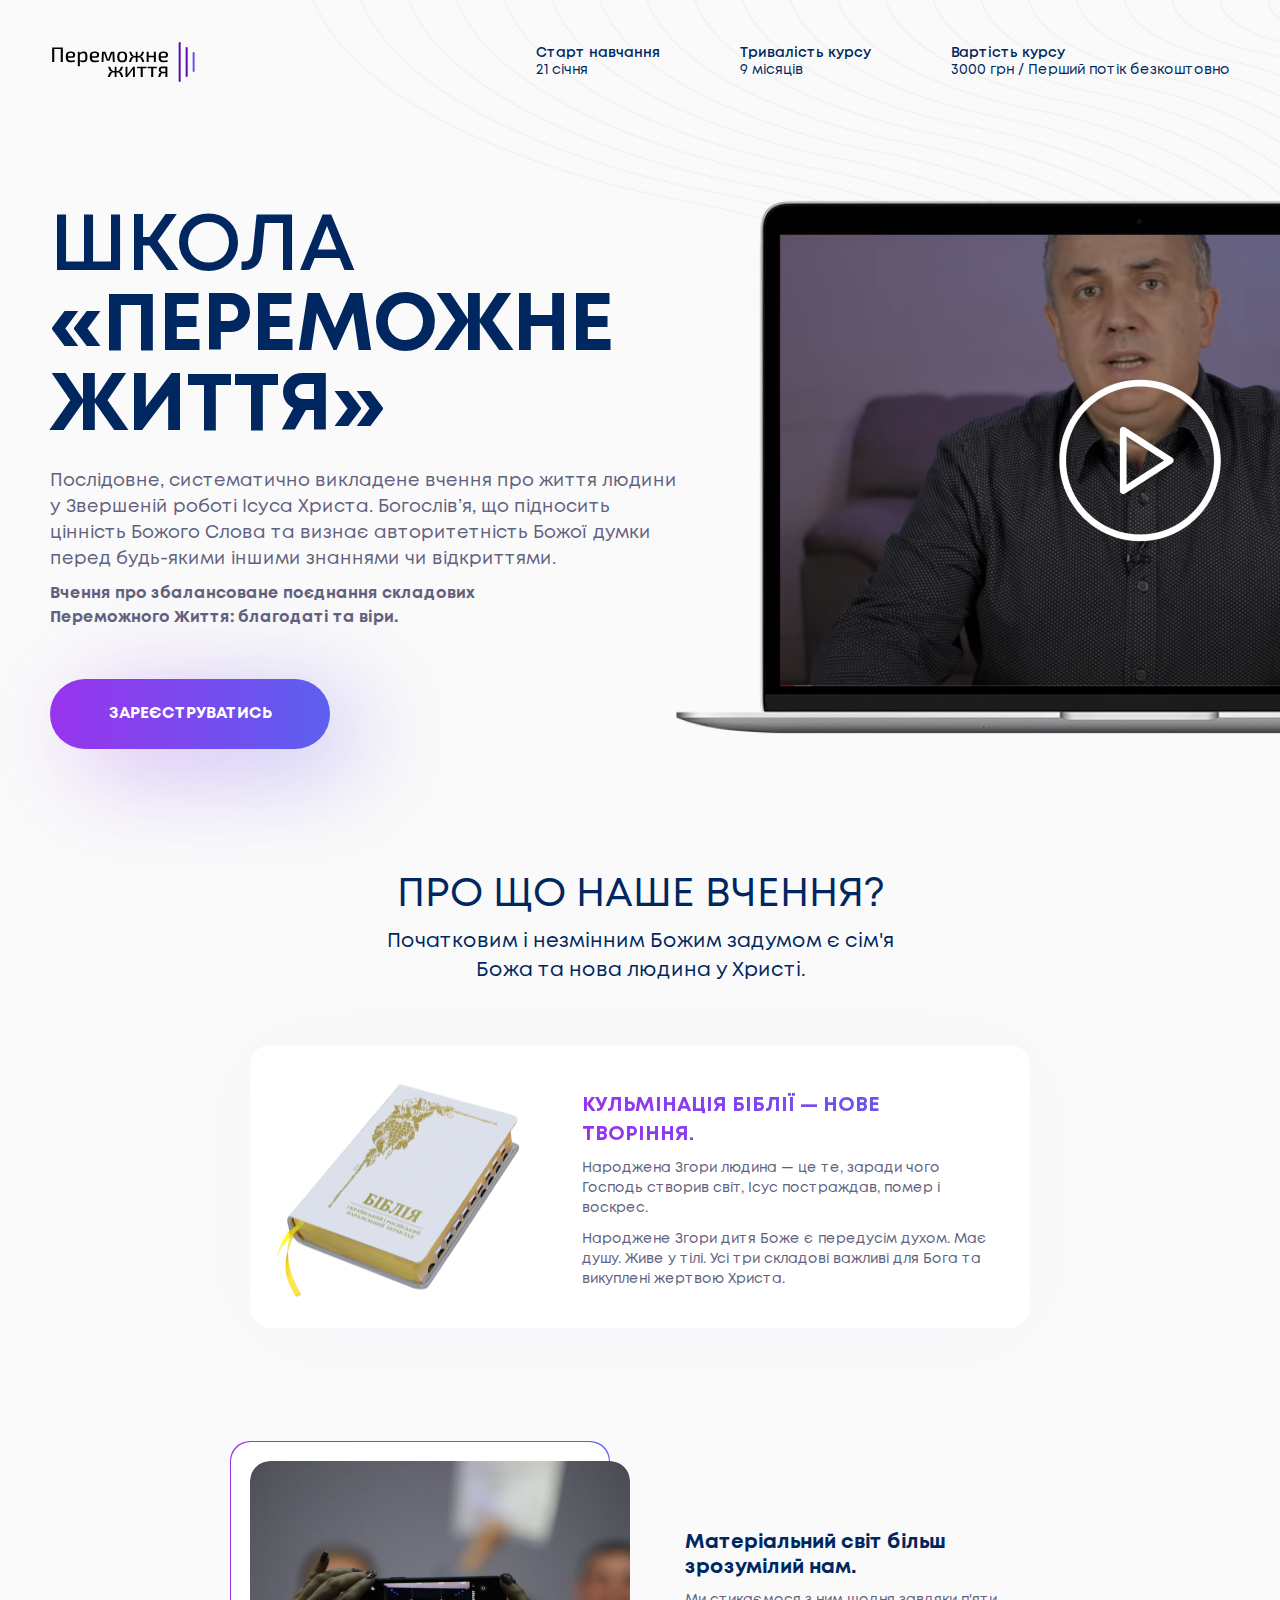
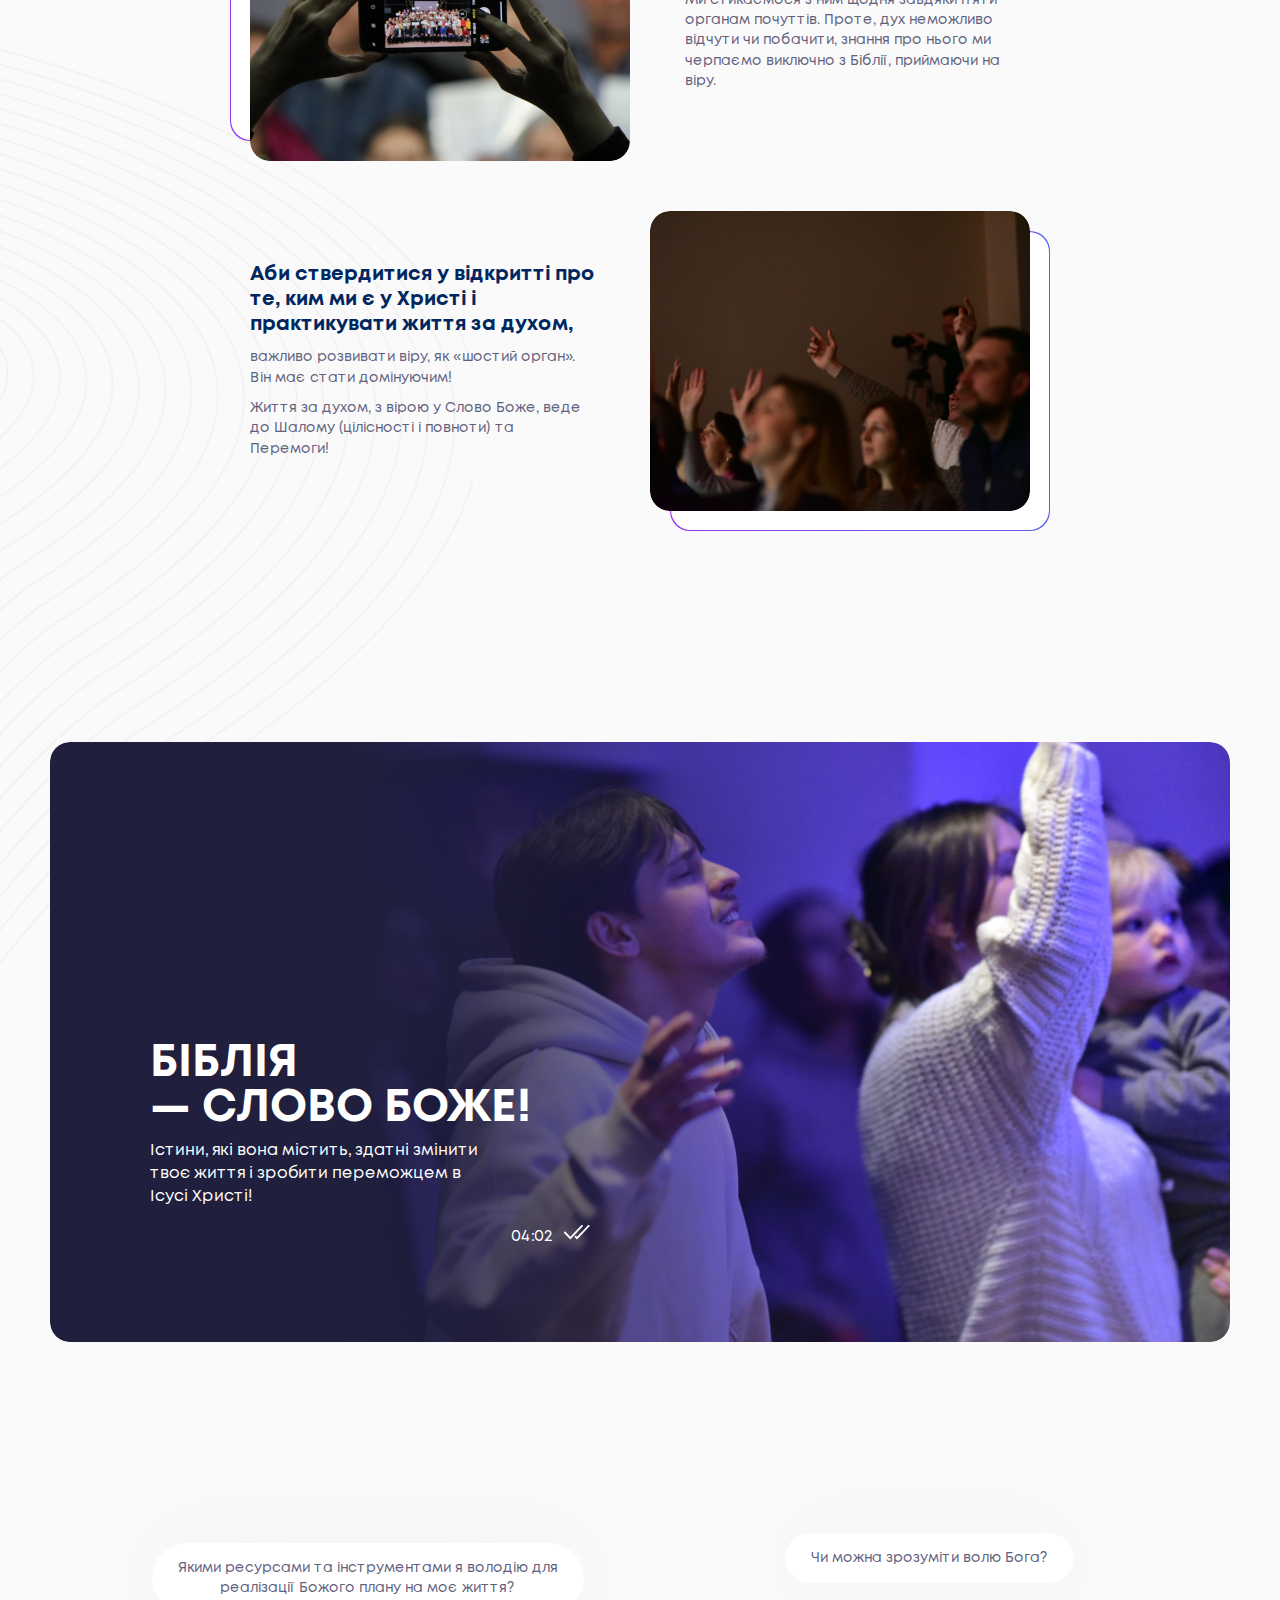
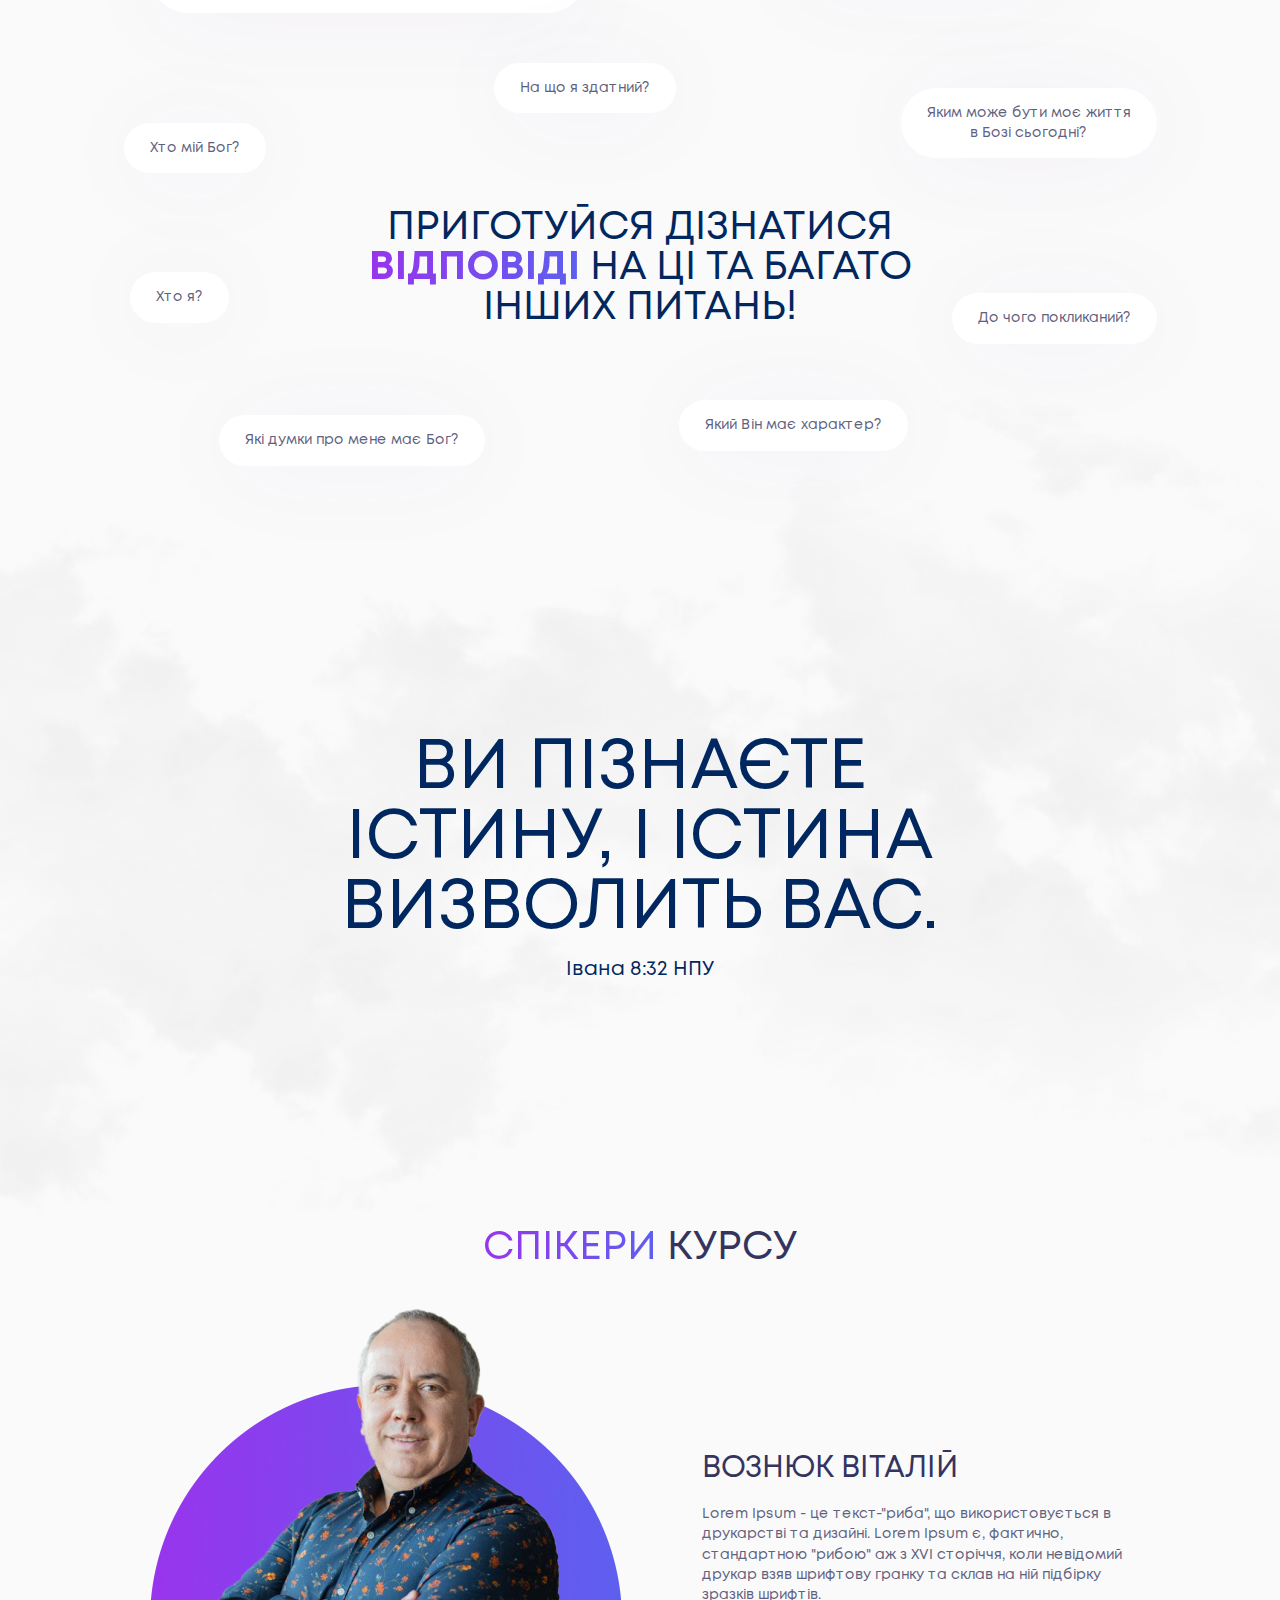
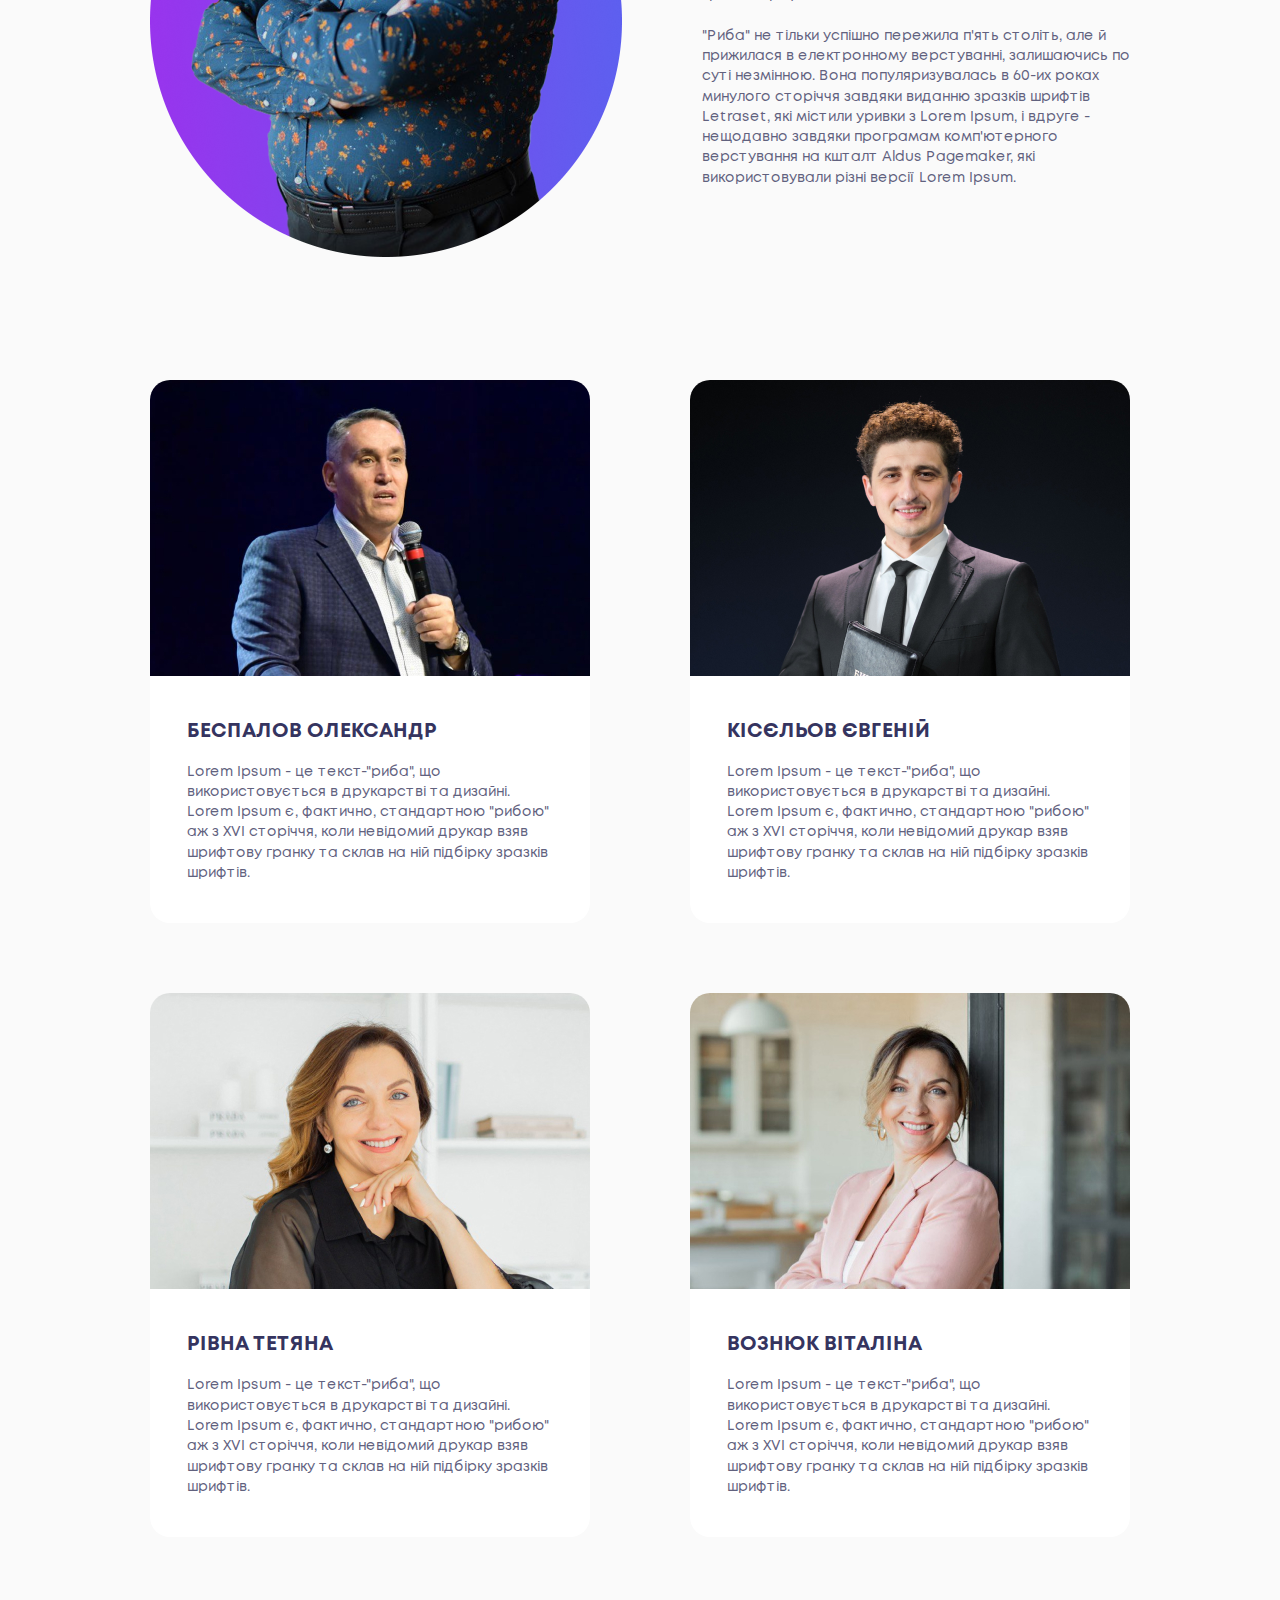
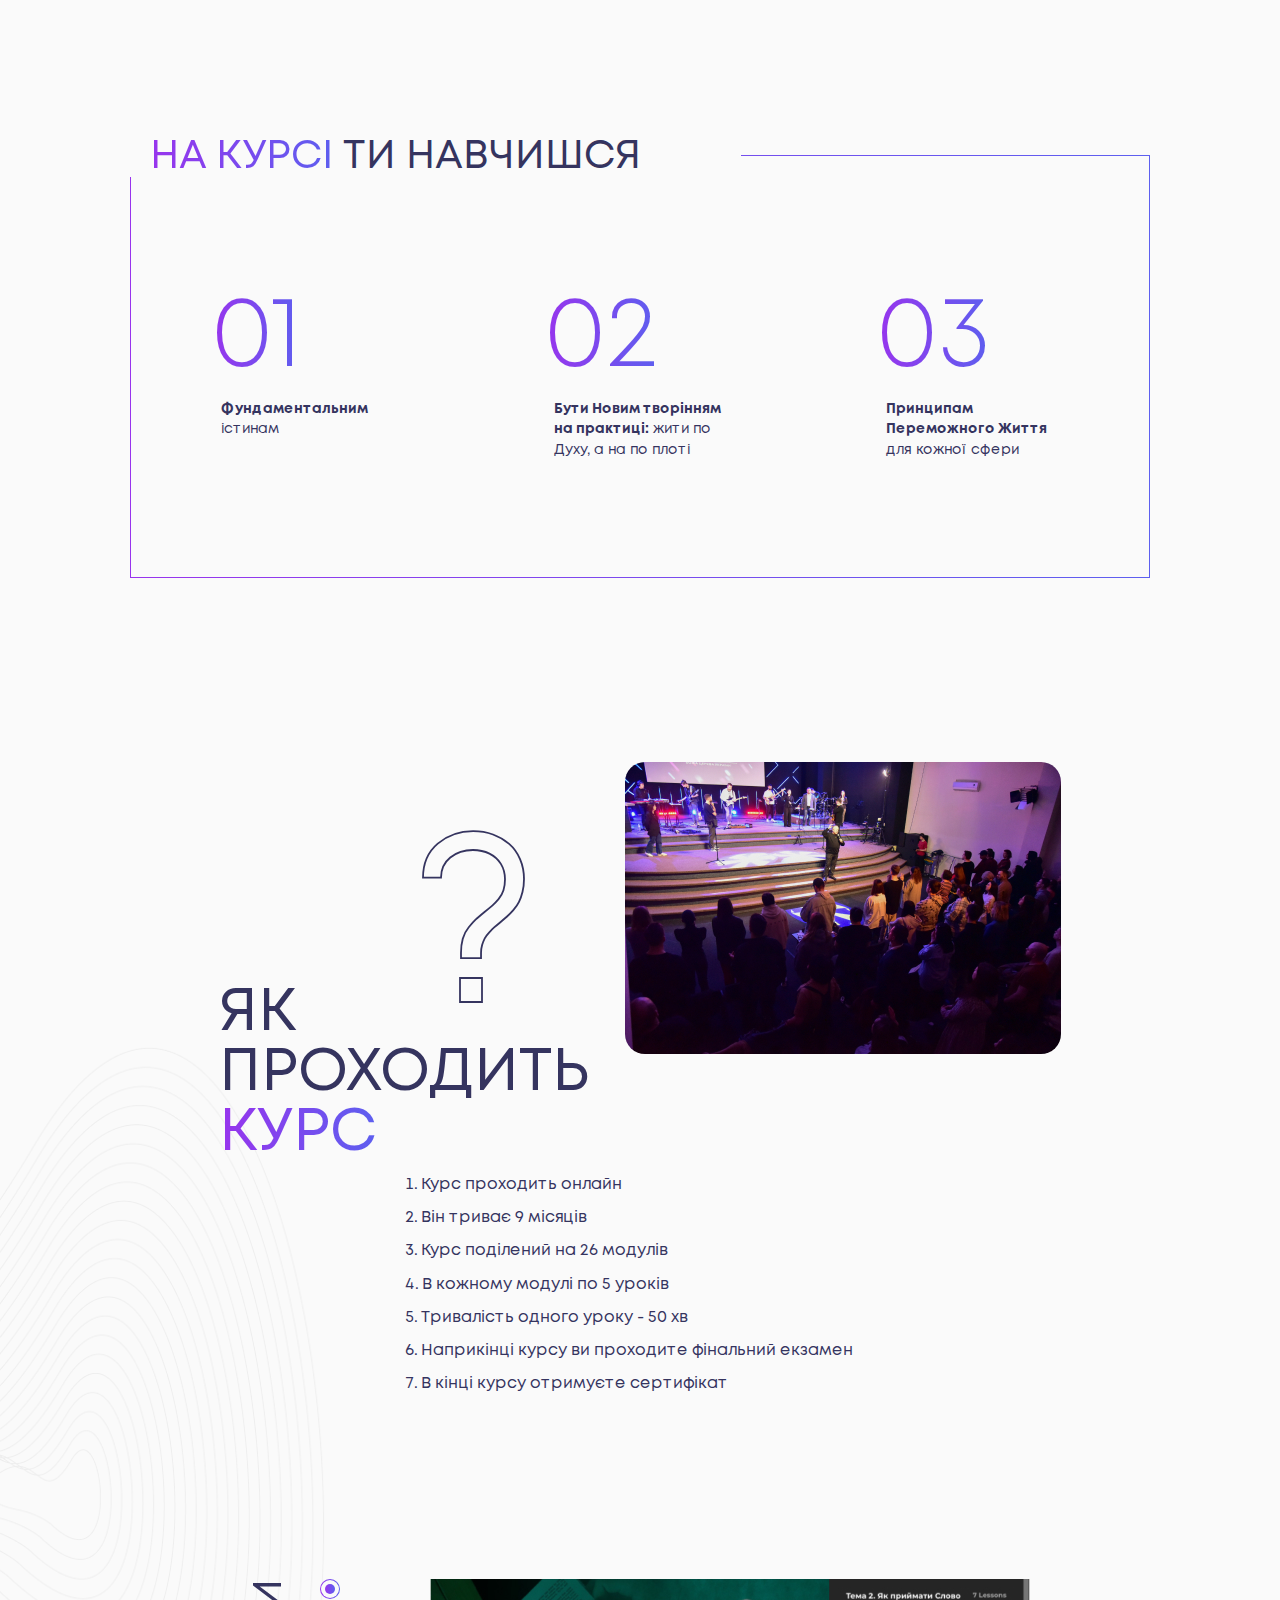
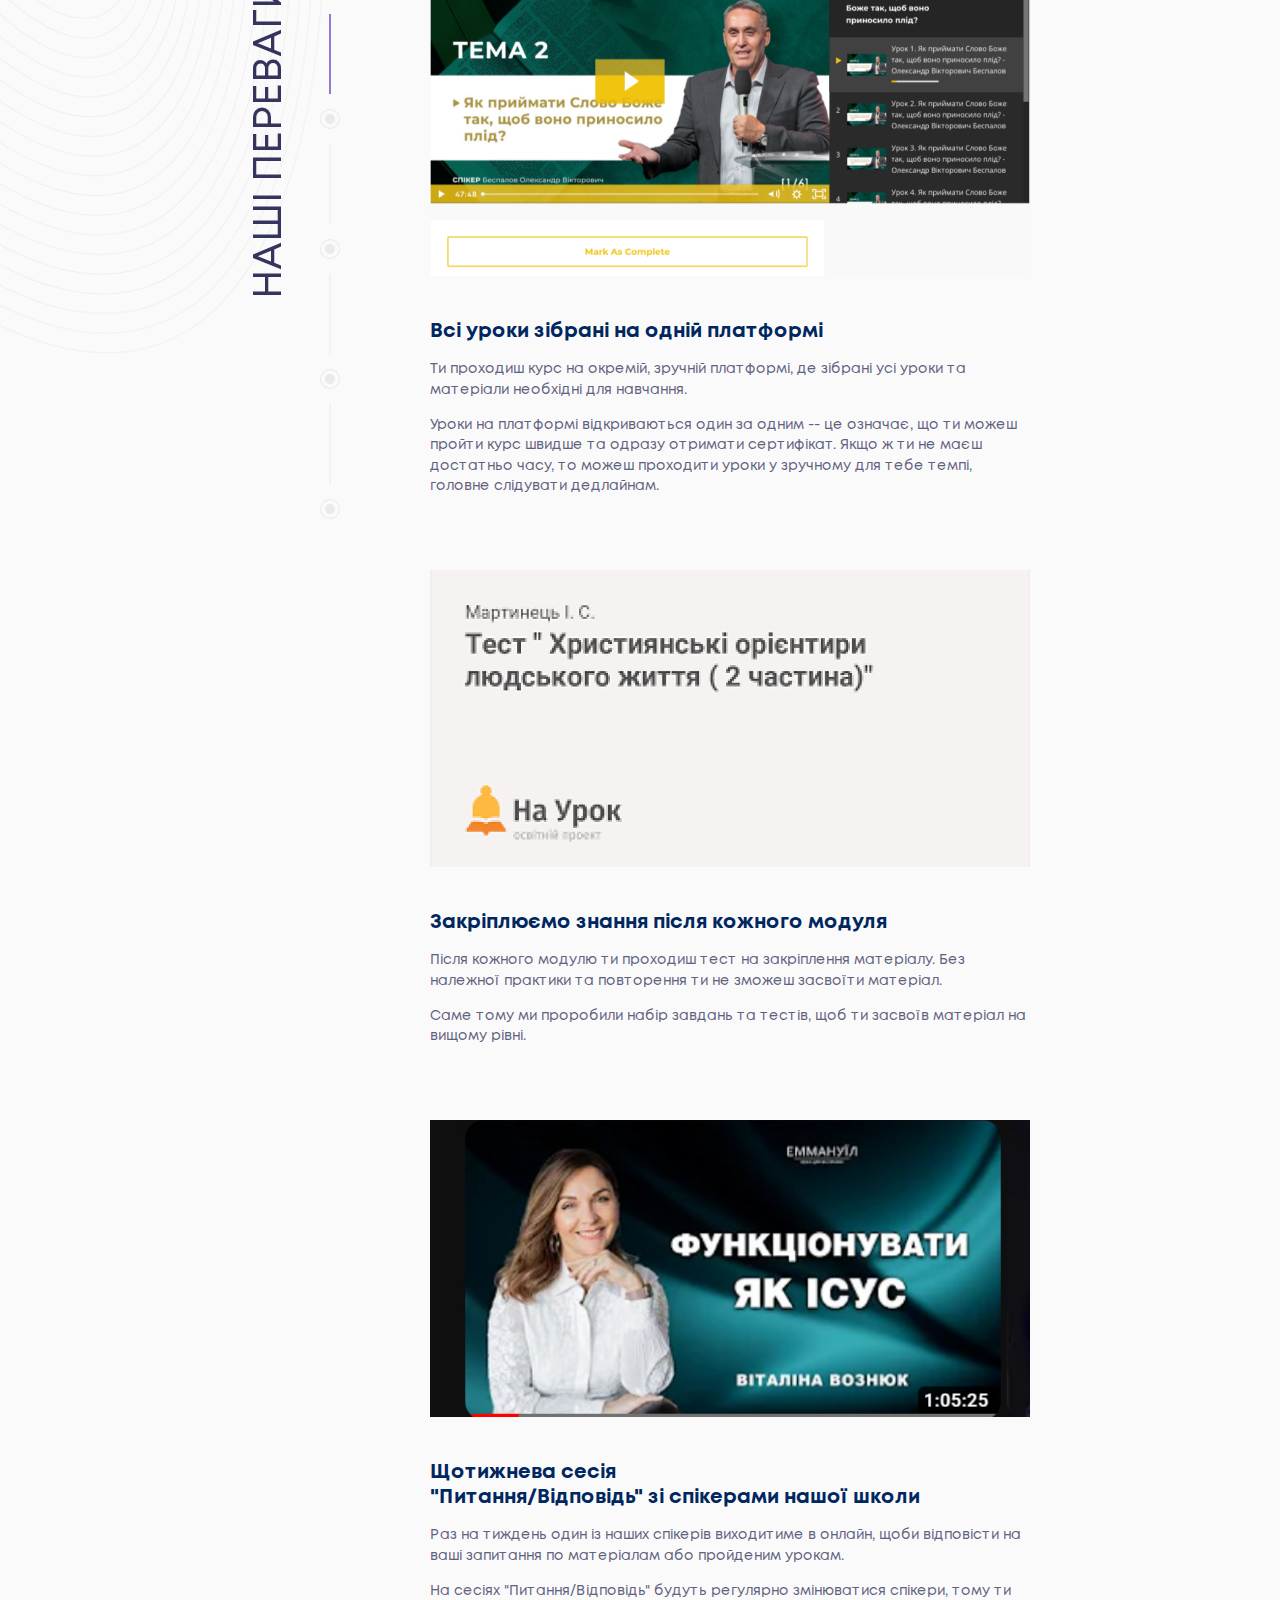
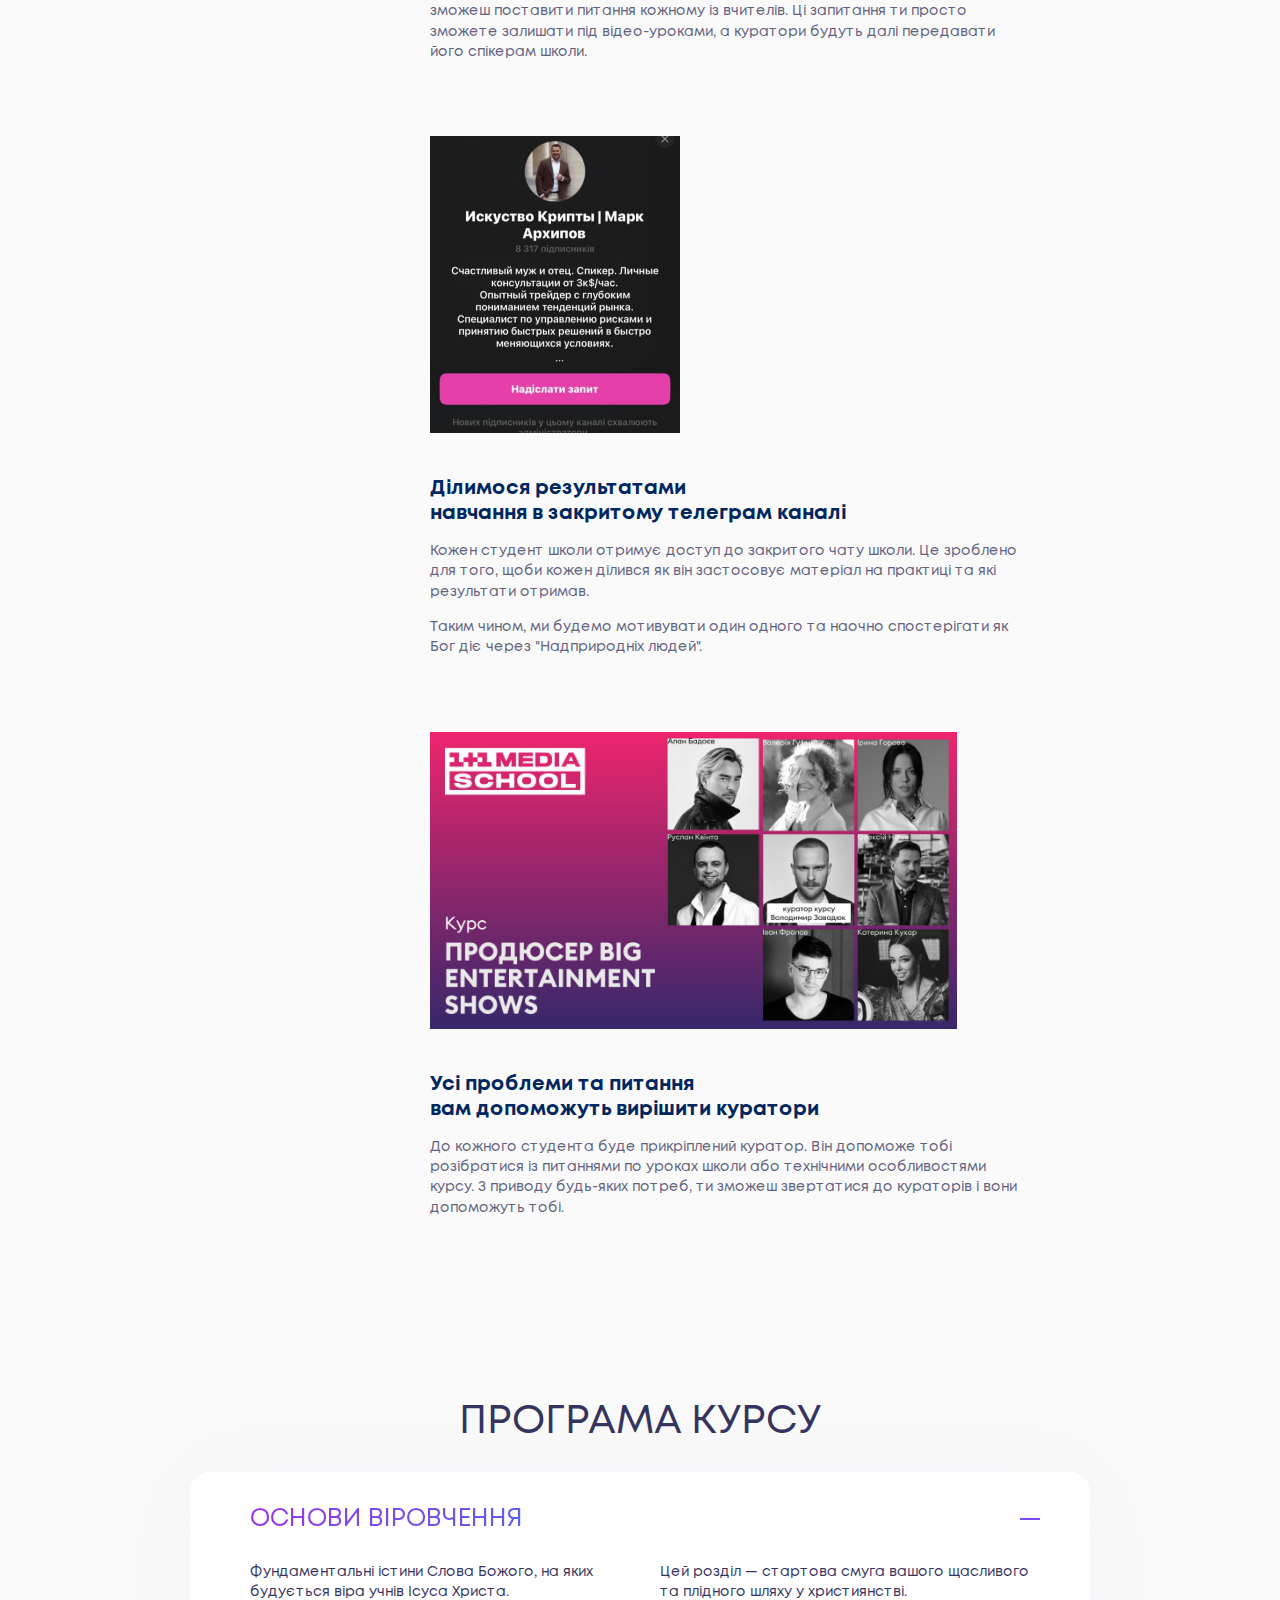
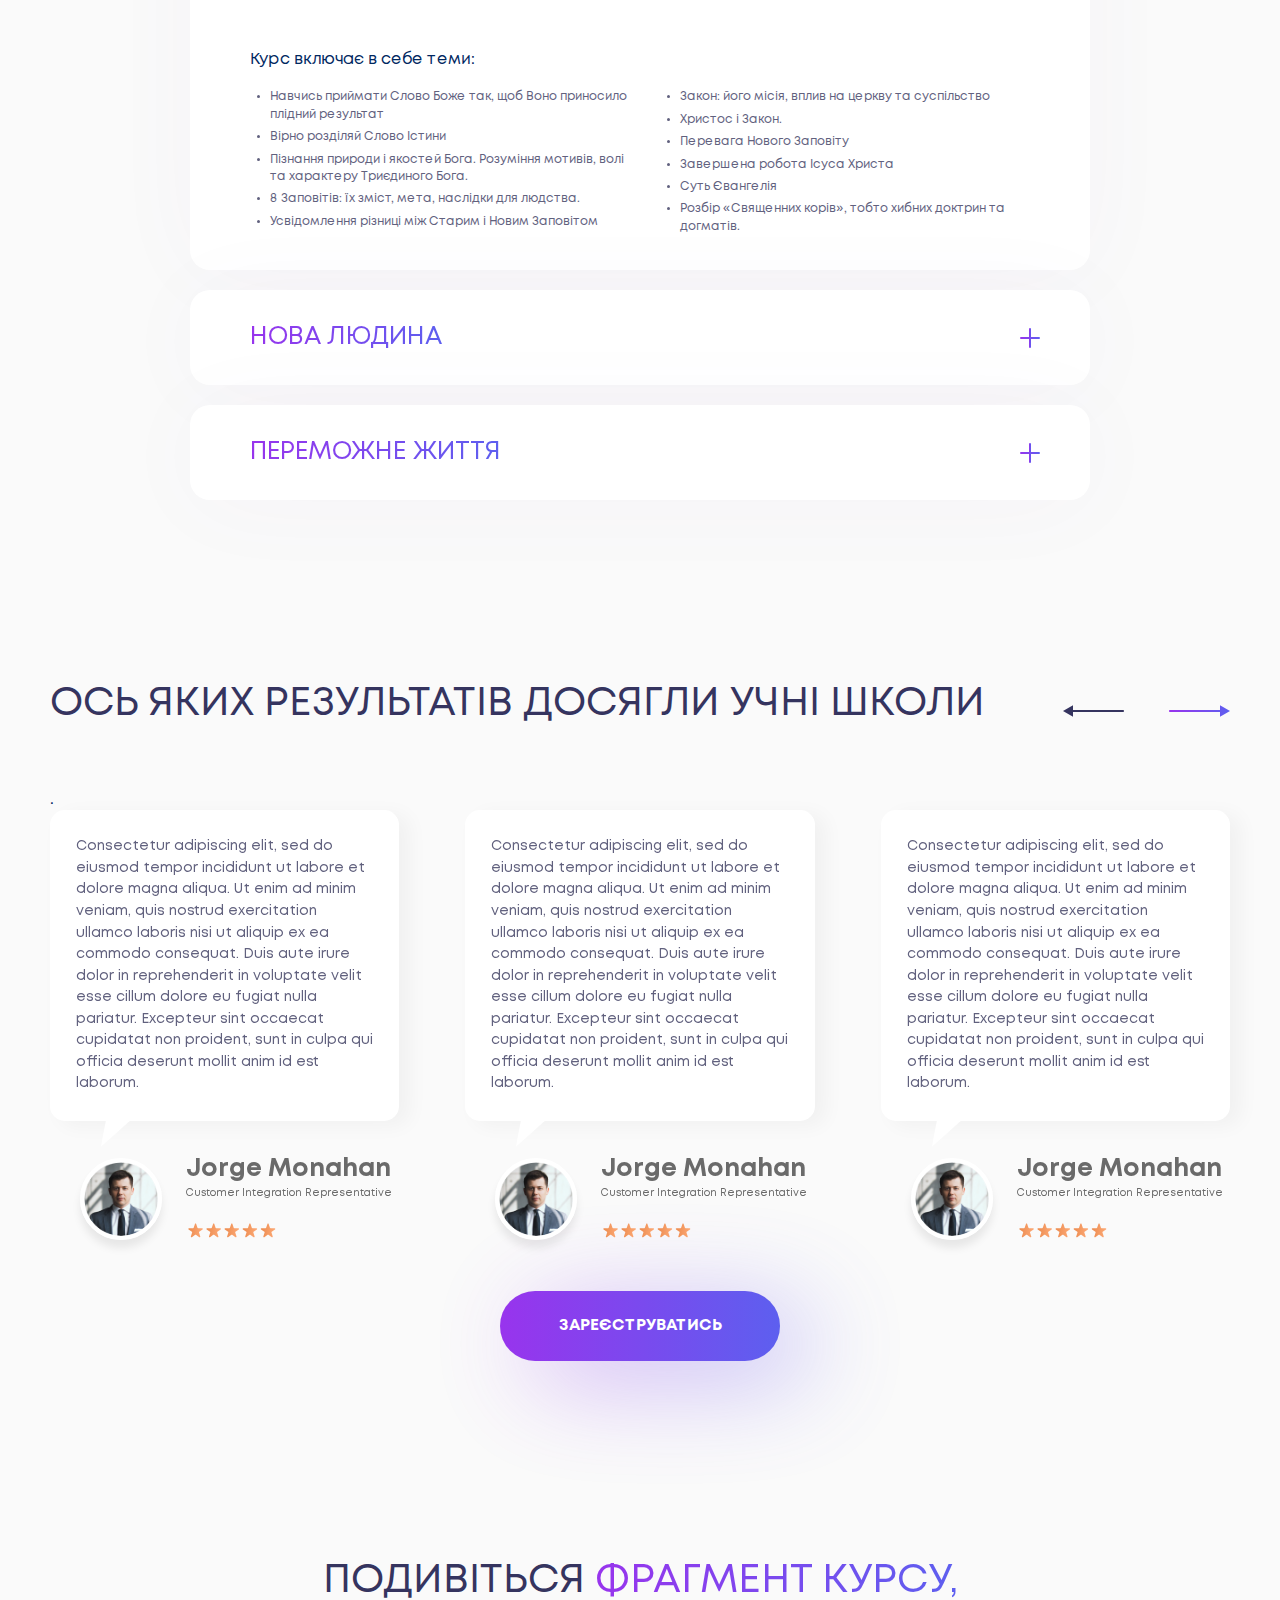
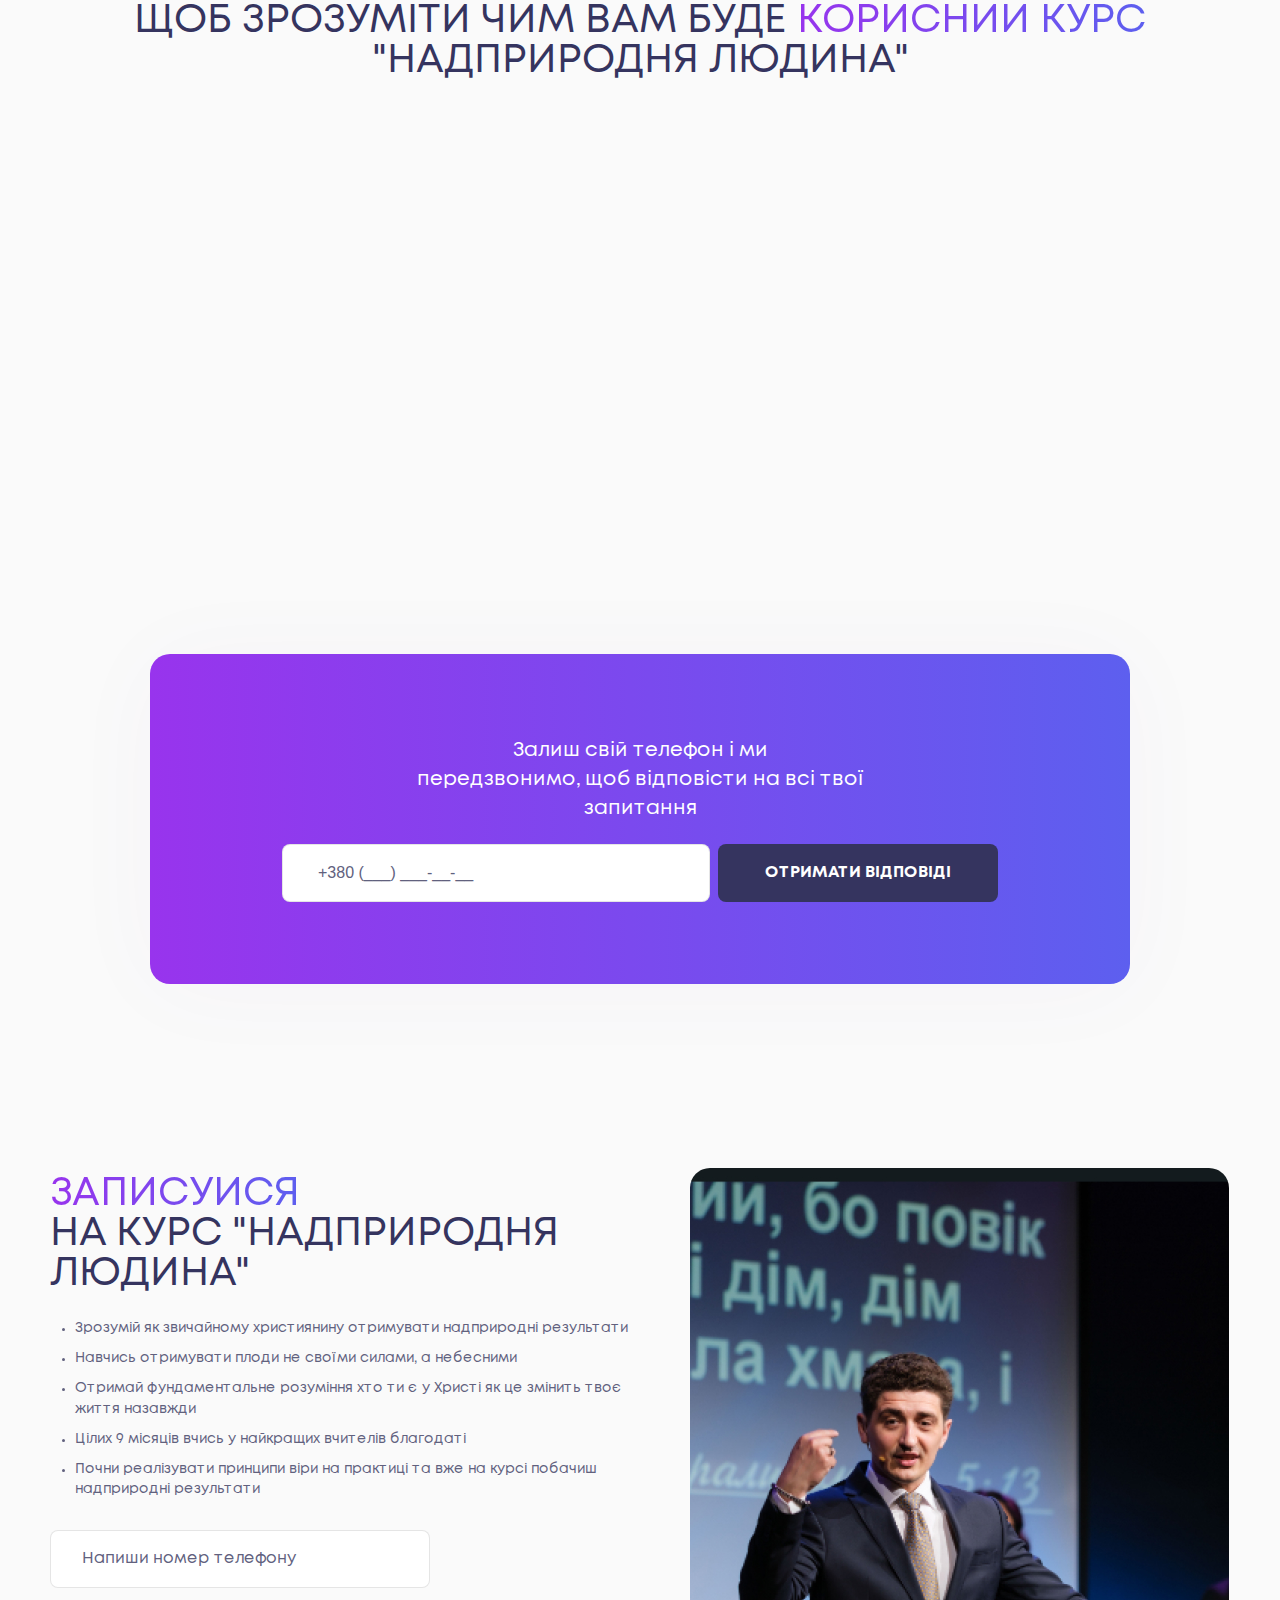
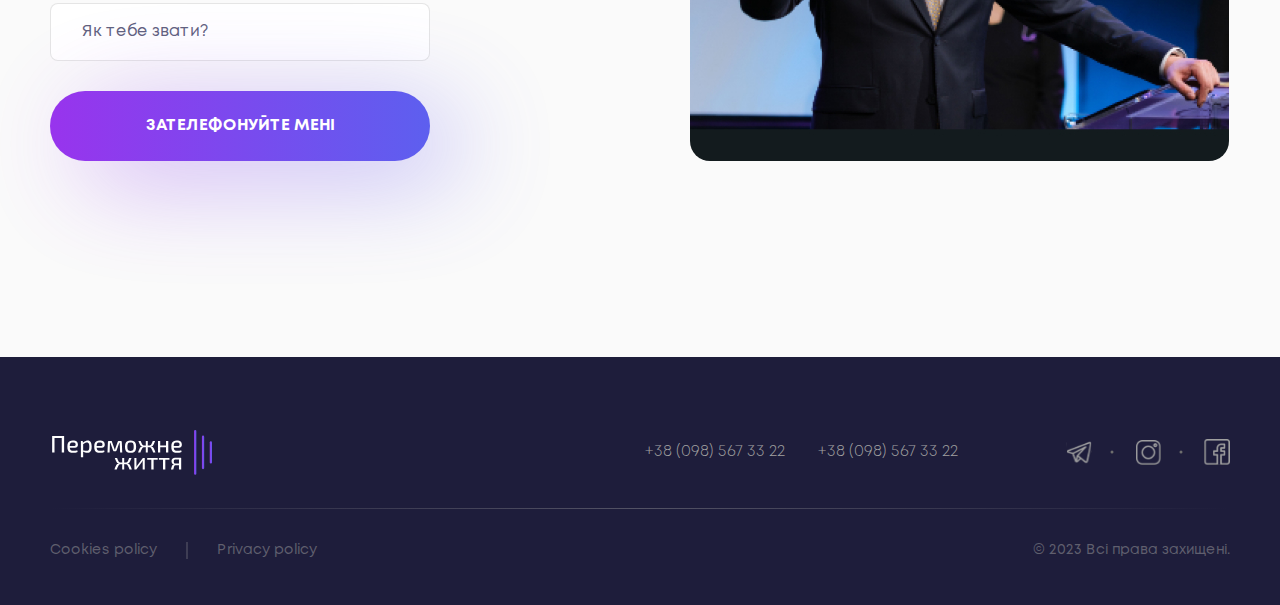
==== index.html @ e0581d06 "v1.0" ====
<!DOCTYPE html>
<html lang="uk">
  <head>
    <meta charset="UTF-8" />
    <meta name="viewport" content="width=device-width, initial-scale=1.0" />

    <link rel="stylesheet" href="./css/swiper.css" />
    <link rel="stylesheet" href="./css/styles.css" />
    <title>ШКОЛА «ПЕРЕМОЖНЕ ЖИТТЯ»</title>
  </head>
  <body>
    <section class="cover">
      <div class="cover__dec"></div>
      <div class="container">
        <div class="cover__wrapper">
          <header class="header">
            <div class="header__logo logo"><img src="./img/logo-light.svg" alt="" /></div>
            <div class="header__infos">
              <div class="header__info">
                <div class="header__info-title">Старт навчання</div>
                <div class="header__info-text">21 січня</div>
              </div>
              <div class="header__info">
                <div class="header__info-title">Тривалість курсу</div>
                <div class="header__info-text">9 місяців</div>
              </div>
              <div class="header__info">
                <div class="header__info-title">Вартість курсу</div>
                <div class="header__info-text">3000 грн / Перший потік безкоштовно</div>
              </div>
            </div>
          </header>
          <div class="cover__content">
            <div class="cover__info">
              <div class="cover__title">
                ШКОЛА <br />
                <span>«ПЕРЕМОЖНЕ ЖИТТЯ»</span>
              </div>
              <div class="cover__info-mob"></div>
              <div class="cover__text">
                Послідовне, систематично викладене вчення про життя людини у Звершеній роботі Ісуса
                Христа. Богослів’я, що підносить цінність Божого Слова та визнає авторитетність
                Божої думки перед будь-якими іншими знаннями чи відкриттями.
              </div>
              <div class="cover__desc">
                Вчення про збалансоване поєднання складових Переможного Життя: благодаті та віри.
              </div>
              <button class="cover__btn btn"><p>Зареєструватись</p></button>
            </div>
            <div class="cover__img"><img src="./img/cover/img.png" alt="" /></div>
          </div>
        </div>
      </div>
    </section>

    <section class="about">
      <div class="container">
        <div class="about__wrapper">
          <div class="about__title">Про що наше вчення?</div>
          <div class="about__subtitle">
            Початковим і незмінним Божим задумом є сім'я Божа та нова людина у Христі.
          </div>
          <div class="about__info">
            <div class="about__info-img-block">
              <div class="about__info-img"><img src="./img/about/img.png" alt="" /></div>
            </div>
            <div class="about__info-content">
              <div class="about__info-title">Кульмінація Біблії — Нове творіння.</div>
              <div class="about__info-text">
                <p>
                  Народжена Згори людина — це те, заради чого Господь створив світ, Ісус постраждав,
                  помер і воскрес. 
                </p>
                <p>
                  Народжене Згори дитя Боже є передусім духом. Має душу. Живе у тілі. Усі три
                  складові важливі для Бога та викуплені жертвою Христа.
                </p>
              </div>
            </div>
          </div>
          <div class="about__items">
            <div class="about__item">
              <div class="about__item-img-block">
                <div class="about__item-img">
                  <img src="./img/about/items/1.png" alt="" />
                </div>
                <div class="about__item-img-dec"></div>
              </div>
              <div class="about__item-content">
                <div class="about__item-title">Матеріальний світ більш зрозумілий нам.</div>
                <div class="about__item-text">
                  <p>
                    Ми стикаємося з ним щодня завдяки п'яти органам почуттів. Проте, дух неможливо
                    відчути чи побачити, знання про нього ми черпаємо виключно з Біблії, приймаючи
                    на віру.
                  </p>
                </div>
              </div>
            </div>
            <div class="about__item">
              <div class="about__item-img-block">
                <div class="about__item-img">
                  <img src="./img/about/items/2.png" alt="" />
                </div>
                <div class="about__item-img-dec"></div>
              </div>
              <div class="about__item-content">
                <div class="about__item-title">
                  Аби ствердитися у відкритті про те, ким ми є у Христі і практикувати життя за
                  духом,
                </div>
                <div class="about__item-text">
                  <p>важливо розвивати віру, як «шостий орган». Він має стати домінуючим!</p>
                  <p>
                    Життя за духом, з вірою у Слово Боже, веде до Шалому (цілісності і повноти) та
                    Перемоги!
                  </p>
                </div>
              </div>
            </div>
          </div>
        </div>
      </div>
    </section>

    <section class="quotation">
      <div class="quotation__dec"></div>
      <div class="container">
        <div class="quotation__wrapper">
          <div class="quotation__content">
            <div class="quotation__title">
              Біблія <br />
              — Слово Боже!
            </div>
            <div class="quotation__text">
              Істини, які вона містить, здатні змінити твоє життя і зробити переможцем в Ісусі
              Христі!
            </div>
            <div class="quotation__date">
              <p>04:02</p>
              <div class="quotation__date-icon"><img src="./img/icons/check.svg" alt="" /></div>
            </div>
          </div>
        </div>
      </div>
    </section>

    <section class="questions">
      <div class="container">
        <div class="questions__wrapper">
          <div class="questions__title">
            Приготуйся дізнатися <span>відповіді</span> на ці та багато інших питань!
          </div>
          <div class="questions__items">
            <div class="questions__item questions__item--1">
              Якими ресурсами та інструментами я володію для <br />
              реалізації Божого плану на моє життя?
            </div>
            <div class="questions__item questions__item--2">Чи можна зрозуміти волю Бога?</div>
            <div class="questions__item questions__item--3">На що я здатний?</div>
            <div class="questions__item questions__item--4">Хто мій Бог?</div>
            <div class="questions__item questions__item--5">
              Яким може бути моє життя <br />
              в Бозі сьогодні?
            </div>
            <div class="questions__item questions__item--6">Хто я?</div>
            <div class="questions__item questions__item--7">До чого покликаний?</div>
            <div class="questions__item questions__item--8">Які думки про мене має Бог?</div>
            <div class="questions__item questions__item--9">Який Він має характер?</div>
          </div>
        </div>
      </div>
    </section>

    <div class="excerpt">
      <div class="excerpt__dec">
        <div class="excerpt__dec-img"><img src="./img/excerpt/dec.png" alt="" /></div>
      </div>
      <div class="container">
        <div class="excerpt__wrapper">
          <div class="excerpt__content">
            <div class="excerpt__title">Ви пізнаєте істину, і істина визволить вас.</div>
            <div class="excerpt__subtitle">Івана 8:32 НПУ</div>
          </div>
        </div>
      </div>
    </div>

    <section class="speakers">
      <div class="container">
        <div class="speakers__wrapper">
          <div class="speakers__title title"><span>Спікери</span> курсу</div>
          <div class="speakers__presenter">
            <div class="speakers__presenter-img"><img src="./img/speakers/img.png" alt="" /></div>
            <div class="speakers__presenter-content">
              <div class="speakers__presenter-title">Вознюк Віталій</div>
              <div class="speakers__presenter-text">
                <p>
                  Lorem Ipsum - це текст-"риба", що використовується в друкарстві та дизайні. Lorem
                  Ipsum є, фактично, стандартною "рибою" аж з XVI сторіччя, коли невідомий друкар
                  взяв шрифтову гранку та склав на ній підбірку зразків шрифтів.
                </p>
                <p>
                  "Риба" не тільки успішно пережила п'ять століть, але й прижилася в електронному
                  верстуванні, залишаючись по суті незмінною. Вона популяризувалась в 60-их роках
                  минулого сторіччя завдяки виданню зразків шрифтів Letraset, які містили уривки з
                  Lorem Ipsum, і вдруге - нещодавно завдяки програмам комп'ютерного верстування на
                  кшталт Aldus Pagemaker, які використовували різні версії Lorem Ipsum.
                </p>
              </div>
            </div>
          </div>

          <div class="speakers__items">
            <div class="speakers__item">
              <div class="speakers__item-img"><img src="./img/speakers/items/1.jpg" alt="" /></div>
              <div class="speakers__item-content">
                <div class="speakers__item-title">Беспалов Олександр</div>
                <div class="speakers__item-text">
                  <p>
                    Lorem Ipsum - це текст-"риба", що використовується в друкарстві та дизайні.
                    Lorem Ipsum є, фактично, стандартною "рибою" аж з XVI сторіччя, коли невідомий
                    друкар взяв шрифтову гранку та склав на ній підбірку зразків шрифтів.
                  </p>
                </div>
              </div>
            </div>
            <div class="speakers__item">
              <div class="speakers__item-img"><img src="./img/speakers/items/2.jpg" alt="" /></div>
              <div class="speakers__item-content">
                <div class="speakers__item-title">Кісєльов Євгеній</div>
                <div class="speakers__item-text">
                  <p>
                    Lorem Ipsum - це текст-"риба", що використовується в друкарстві та дизайні.
                    Lorem Ipsum є, фактично, стандартною "рибою" аж з XVI сторіччя, коли невідомий
                    друкар взяв шрифтову гранку та склав на ній підбірку зразків шрифтів.
                  </p>
                </div>
              </div>
            </div>
            <div class="speakers__item">
              <div class="speakers__item-img"><img src="./img/speakers/items/3.jpg" alt="" /></div>
              <div class="speakers__item-content">
                <div class="speakers__item-title">Рівна Тетяна</div>
                <div class="speakers__item-text">
                  <p>
                    Lorem Ipsum - це текст-"риба", що використовується в друкарстві та дизайні.
                    Lorem Ipsum є, фактично, стандартною "рибою" аж з XVI сторіччя, коли невідомий
                    друкар взяв шрифтову гранку та склав на ній підбірку зразків шрифтів.
                  </p>
                </div>
              </div>
            </div>
            <div class="speakers__item">
              <div class="speakers__item-img"><img src="./img/speakers/items/4.jpg" alt="" /></div>
              <div class="speakers__item-content">
                <div class="speakers__item-title">Вознюк Віталіна</div>
                <div class="speakers__item-text">
                  <p>
                    Lorem Ipsum - це текст-"риба", що використовується в друкарстві та дизайні.
                    Lorem Ipsum є, фактично, стандартною "рибою" аж з XVI сторіччя, коли невідомий
                    друкар взяв шрифтову гранку та склав на ній підбірку зразків шрифтів.
                  </p>
                </div>
              </div>
            </div>
          </div>
        </div>
      </div>
    </section>

    <section class="lessons">
      <div class="container">
        <div class="lessons__wrapper">
          <div class="lessons__title title"><span>На курсі</span> ти навчишся</div>
          <div class="lessons__items">
            <div class="lessons__item">
              <div class="lessons__item-num">01</div>
              <div class="lessons__item-text"><span>Фундаментальним</span> істинам</div>
            </div>
            <div class="lessons__item">
              <div class="lessons__item-num">02</div>
              <div class="lessons__item-text">
                <span>Бути Новим творінням на практиці:</span> жити по Духу, а на по плоті
              </div>
            </div>
            <div class="lessons__item">
              <div class="lessons__item-num">03</div>
              <div class="lessons__item-text">
                <span>Принципам Переможного Життя</span> для кожної сфери
              </div>
            </div>
          </div>
        </div>
      </div>
    </section>

    <section class="description">
      <div class="description__decor"></div>
      <div class="container">
        <div class="description__wrapper">
          <div class="description__content">
            <div class="description__title-block">
              <div class="description__dec">?</div>
              <div class="description__title title title--fz-60">
                Як проходить <span>курс</span>
              </div>
            </div>
            <div class="description__img"><img src="./img/description/img.jpg" alt="" /></div>
          </div>
          <ol class="description__list">
            <li class="description__list-i">Курс проходить онлайн</li>
            <li class="description__list-i">Він триває 9 місяців</li>
            <li class="description__list-i">Курс поділений на 26 модулів</li>
            <li class="description__list-i">В кожному модулі по 5 уроків</li>
            <li class="description__list-i">Тривалість одного уроку - 50 хв</li>
            <li class="description__list-i">Наприкінці курсу ви проходите фінальний екзамен</li>
            <li class="description__list-i">В кінці курсу отримуєте сертифікат</li>
          </ol>
        </div>
      </div>
    </section>

    <section class="advantages">
      <div class="container">
        <div class="advantages__wrapper">
          <div class="advantages__nav-block">
            <div class="advantages__title title">нашi переваги</div>
            <div class="advantages__nav">
              <button
                class="advantages__nav-item advantages__nav-item--active"
                data-scroll-smooth="advantages-1"
              >
                <div></div>
              </button>
              <button class="advantages__nav-item" data-scroll-smooth="advantages-2">
                <div></div>
              </button>
              <button class="advantages__nav-item" data-scroll-smooth="advantages-3">
                <div></div>
              </button>
              <button class="advantages__nav-item" data-scroll-smooth="advantages-4">
                <div></div>
              </button>
              <button class="advantages__nav-item" data-scroll-smooth="advantages-5">
                <div></div>
              </button>
            </div>
          </div>
          <div class="advantages__items">
            <div class="advantages__item" id="advantages-1">
              <div class="advantages__item-img"><img src="./img/advantages/1.jpg" alt="" /></div>
              <div class="advantages__item-title">Всі уроки зібрані на одній платформі</div>
              <div class="advantages__item-text">
                <p>
                  Ти проходиш курс на окремій, зручній платформі, де зібрані усі уроки та матеріали
                  необхідні для навчання.
                </p>
                <p>
                  Уроки на платформі відкриваються один за одним -- це означає, що ти можеш пройти
                  курс швидше та одразу отримати сертифікат. Якщо ж ти не маєш достатньо часу, то
                  можеш проходити уроки у зручному для тебе темпі, головне слідувати дедлайнам.
                </p>
              </div>
            </div>
            <div class="advantages__item" id="advantages-2">
              <div class="advantages__item-img"><img src="./img/advantages/2.jpg" alt="" /></div>
              <div class="advantages__item-title">Закріплюємо знання після кожного модуля</div>
              <div class="advantages__item-text">
                <p>
                  Після кожного модулю ти проходиш тест на закріплення матеріалу. Без належної
                  практики та повторення ти не зможеш засвоїти матеріал.
                </p>
                <p>
                  Саме тому ми проробили набір завдань та тестів, щоб ти засвоїв матеріал на вищому
                  рівні.
                </p>
              </div>
            </div>
            <div class="advantages__item" id="advantages-3">
              <div class="advantages__item-img"><img src="./img/advantages/3.jpg" alt="" /></div>
              <div class="advantages__item-title">
                Щотижнева сесія <br />
                "Питання/Відповідь" зі спікерами нашої школи
              </div>
              <div class="advantages__item-text">
                <p>
                  Раз на тиждень один із наших спікерів виходитиме в онлайн, щоби відповісти на ваші
                  запитання по матеріалам або пройденим урокам.
                </p>
                <p>
                  На сесіях "Питання/Відповідь" будуть регулярно змінюватися спікери, тому ти зможеш
                  поставити питання кожному із вчителів. Ці запитання ти просто зможете залишати під
                  відео-уроками, а куратори будуть далі передавати його спікерам школи.
                </p>
              </div>
            </div>
            <div class="advantages__item" id="advantages-4">
              <div class="advantages__item-img"><img src="./img/advantages/4.jpg" alt="" /></div>
              <div class="advantages__item-title">
                Ділимося результатами <br />
                навчання в закритому телеграм каналі
              </div>
              <div class="advantages__item-text">
                <p>
                  Кожен студент школи отримує доступ до закритого чату школи. Це зроблено для того,
                  щоби кожен ділився як він застосовує матеріал на практиці та які результати
                  отримав.
                </p>
                <p>
                  Таким чином, ми будемо мотивувати один одного та наочно спостерігати як Бог діє
                  через "Надприродніх людей".
                </p>
              </div>
            </div>
            <div class="advantages__item" id="advantages-5">
              <div class="advantages__item-img"><img src="./img/advantages/5.jpg" alt="" /></div>
              <div class="advantages__item-title">
                Усі проблеми та питання <br />
                вам допоможуть вирішити куратори
              </div>
              <div class="advantages__item-text">
                <p>
                  До кожного студента буде прикріплений куратор. Він допоможе тобі розібратися із
                  питаннями по уроках школи або технічними особливостями курсу. З приводу будь-яких
                  потреб, ти зможеш звертатися до кураторів і вони допоможуть тобі.
                </p>
              </div>
            </div>
          </div>
        </div>
      </div>
    </section>

    <section class="program">
      <div class="container">
        <div class="program__wrapper">
          <div class="program__title title">ПРОГРАМА КУРСУ</div>
          <div class="program__items">
            <div class="program__item" data-acordeon-group="one">
              <div class="program__item-header">
                <div class="program__item-header-title">Основи віровчення</div>
                <button class="program__item-header-btn" data-acordeon-btn></button>
              </div>
              <div class="program__item-body">
                <div class="program__item-info">
                  <p>
                    Фундаментальні істини Слова Божого, на яких будується віра учнів Ісуса Христа.
                  </p>
                  <p>
                    Цей розділ — стартова смуга вашого щасливого та плідного шляху у християнстві.
                  </p>
                </div>
                <div class="program__item-info-title">Курс включає в себе теми:</div>
                <div class="program__item-info">
                  <ul>
                    <li>Навчись приймати Слово Боже так, щоб Воно приносило плідний результат</li>
                    <li>Вірно розділяй Слово Істини</li>
                    <li>
                      Пізнання природи і якостей Бога. Розуміння мотивів, волі та характеру
                      Триєдиного Бога.
                    </li>
                    <li>8 Заповітів: їх зміст, мета, наслідки для людства.</li>
                    <li>Усвідомлення різниці між Старим і Новим Заповітом</li>
                  </ul>
                  <ul>
                    <li>Закон: його місія, вплив на церкву та суспільство</li>
                    <li>Христос і Закон.</li>
                    <li>Перевага Нового Заповіту</li>
                    <li>Завершена робота Ісуса Христа</li>
                    <li>Суть Євангелія</li>
                    <li>Розбір «Священних корів», тобто хибних доктрин та догматів.</li>
                  </ul>
                </div>
              </div>
            </div>
            <div class="program__item" data-acordeon-group="one">
              <div class="program__item-header">
                <div class="program__item-header-title">Нова людина</div>
                <button class="program__item-header-btn" data-acordeon-btn></button>
              </div>
              <div class="program__item-body">
                <div class="program__item-info">
                  <p>
                    Фундаментальні істини Слова Божого, на яких будується віра учнів Ісуса Христа.
                  </p>
                  <p>
                    Цей розділ — стартова смуга вашого щасливого та плідного шляху у християнстві.
                  </p>
                </div>
                <div class="program__item-info-title">Курс включає в себе теми:</div>
                <div class="program__item-info">
                  <ul>
                    <li>Навчись приймати Слово Боже так, щоб Воно приносило плідний результат</li>
                    <li>Вірно розділяй Слово Істини</li>
                    <li>
                      Пізнання природи і якостей Бога. Розуміння мотивів, волі та характеру
                      Триєдиного Бога.
                    </li>
                    <li>8 Заповітів: їх зміст, мета, наслідки для людства.</li>
                    <li>Усвідомлення різниці між Старим і Новим Заповітом</li>
                  </ul>
                  <ul>
                    <li>Закон: його місія, вплив на церкву та суспільство</li>
                    <li>Христос і Закон.</li>
                    <li>Перевага Нового Заповіту</li>
                    <li>Завершена робота Ісуса Христа</li>
                    <li>Суть Євангелія</li>
                    <li>Розбір «Священних корів», тобто хибних доктрин та догматів.</li>
                  </ul>
                </div>
              </div>
            </div>
            <div class="program__item" data-acordeon-group="one">
              <div class="program__item-header">
                <div class="program__item-header-title">Переможне життя</div>
                <button class="program__item-header-btn" data-acordeon-btn></button>
              </div>
              <div class="program__item-body">
                <div class="program__item-info">
                  <p>
                    Фундаментальні істини Слова Божого, на яких будується віра учнів Ісуса Христа.
                  </p>
                  <p>
                    Цей розділ — стартова смуга вашого щасливого та плідного шляху у християнстві.
                  </p>
                </div>
                <div class="program__item-info-title">Курс включає в себе теми:</div>
                <div class="program__item-info">
                  <ul>
                    <li>Навчись приймати Слово Боже так, щоб Воно приносило плідний результат</li>
                    <li>Вірно розділяй Слово Істини</li>
                    <li>
                      Пізнання природи і якостей Бога. Розуміння мотивів, волі та характеру
                      Триєдиного Бога.
                    </li>
                    <li>8 Заповітів: їх зміст, мета, наслідки для людства.</li>
                    <li>Усвідомлення різниці між Старим і Новим Заповітом</li>
                  </ul>
                  <ul>
                    <li>Закон: його місія, вплив на церкву та суспільство</li>
                    <li>Христос і Закон.</li>
                    <li>Перевага Нового Заповіту</li>
                    <li>Завершена робота Ісуса Христа</li>
                    <li>Суть Євангелія</li>
                    <li>Розбір «Священних корів», тобто хибних доктрин та догматів.</li>
                  </ul>
                </div>
              </div>
            </div>
          </div>
        </div>
      </div>
    </section>

    <section class="feedback">
      <div class="container">
        <div class="feedback__wrapper">
          <div class="feedback__title-block">
            <div class="feedback__title title">Ось яких результатів досягли учні школи</div>
            <div class="feedback__arrows">
              <button class="feedback__arrow feedback__arrow-l">
                <svg
                  width="61"
                  height="12"
                  viewBox="0 0 61 12"
                  fill="none"
                  xmlns="http://www.w3.org/2000/svg"
                >
                  <path
                    d="M60 7C60.5523 7 61 6.55228 61 6C61 5.44772 60.5523 5 60 5L60 7ZM-3.8147e-06 6.00001L10 11.7735L10 0.226502L-3.8147e-06 6.00001ZM60 5L9 5L9 7L60 7L60 5Z"
                    fill="url(#paint0_linear_9_1006)"
                  />
                  <defs>
                    <linearGradient
                      id="paint0_linear_9_1006"
                      x1="1"
                      y1="6.5"
                      x2="61"
                      y2="6.50001"
                      gradientUnits="userSpaceOnUse"
                    >
                      <stop stop-color="#9834ED" />
                      <stop offset="1" stop-color="#5D5FEF" />
                    </linearGradient>
                  </defs>
                </svg>
              </button>
              <button class="feedback__arrow feedback__arrow-r">
                <svg
                  width="61"
                  height="12"
                  viewBox="0 0 61 12"
                  fill="none"
                  xmlns="http://www.w3.org/2000/svg"
                >
                  <path
                    d="M1 5C0.447715 5 4.82823e-08 5.44772 0 6C-4.82823e-08 6.55228 0.447715 7 1 7L1 5ZM61 6.00001L51 0.226502L51 11.7735L61 6.00001ZM1 7L52 7L52 5L1 5L1 7Z"
                    fill="url(#paint0_linear_9_1006)"
                  />
                  <defs>
                    <linearGradient
                      id="paint0_linear_9_1006"
                      x1="1"
                      y1="6.5"
                      x2="61"
                      y2="6.50001"
                      gradientUnits="userSpaceOnUse"
                    >
                      <stop stop-color="#9834ED" />
                      <stop offset="1" stop-color="#5D5FEF" />
                    </linearGradient>
                  </defs>
                </svg>
              </button>
            </div>
          </div>
          .
          <div class="feedback__items-wrapper">
            <div class="feedback__items">
              <div class="swiper-wrapper">
                <div class="feedback__item swiper-slide">
                  <div class="feedback__item-text">
                    <p>
                      Сonsectetur adipiscing elit, sed do eiusmod tempor incididunt ut labore et
                      dolore magna aliqua. Ut enim ad minim veniam, quis nostrud exercitation
                      ullamco laboris nisi ut aliquip ex ea commodo consequat. Duis aute irure dolor
                      in reprehenderit in voluptate velit esse cillum dolore eu fugiat nulla
                      pariatur. Excepteur sint occaecat cupidatat non proident, sunt in culpa qui
                      officia deserunt mollit anim id est laborum.
                    </p>
                  </div>
                  <div class="feedback__item-info">
                    <div class="feedback__item-info-img">
                      <img src="./img/feedback/img.png" alt="" />
                    </div>
                    <div class="feedback__item-info-content">
                      <div class="feedback__item-info-name">Jorge Monahan</div>
                      <div class="feedback__item-info-desc">
                        Customer Integration Representative
                      </div>
                      <div class="feedback__item-info-stars">
                        <img src="./img/icons/stars.svg" alt="" />
                      </div>
                    </div>
                  </div>
                </div>
                <div class="feedback__item swiper-slide">
                  <div class="feedback__item-text">
                    <p>
                      Сonsectetur adipiscing elit, sed do eiusmod tempor incididunt ut labore et
                      dolore magna aliqua. Ut enim ad minim veniam, quis nostrud exercitation
                      ullamco laboris nisi ut aliquip ex ea commodo consequat. Duis aute irure dolor
                      in reprehenderit in voluptate velit esse cillum dolore eu fugiat nulla
                      pariatur. Excepteur sint occaecat cupidatat non proident, sunt in culpa qui
                      officia deserunt mollit anim id est laborum.
                    </p>
                  </div>
                  <div class="feedback__item-info">
                    <div class="feedback__item-info-img">
                      <img src="./img/feedback/img.png" alt="" />
                    </div>
                    <div class="feedback__item-info-content">
                      <div class="feedback__item-info-name">Jorge Monahan</div>
                      <div class="feedback__item-info-desc">
                        Customer Integration Representative
                      </div>
                      <div class="feedback__item-info-stars">
                        <img src="./img/icons/stars.svg" alt="" />
                      </div>
                    </div>
                  </div>
                </div>
                <div class="feedback__item swiper-slide">
                  <div class="feedback__item-text">
                    <p>
                      Сonsectetur adipiscing elit, sed do eiusmod tempor incididunt ut labore et
                      dolore magna aliqua. Ut enim ad minim veniam, quis nostrud exercitation
                      ullamco laboris nisi ut aliquip ex ea commodo consequat. Duis aute irure dolor
                      in reprehenderit in voluptate velit esse cillum dolore eu fugiat nulla
                      pariatur. Excepteur sint occaecat cupidatat non proident, sunt in culpa qui
                      officia deserunt mollit anim id est laborum.
                    </p>
                  </div>
                  <div class="feedback__item-info">
                    <div class="feedback__item-info-img">
                      <img src="./img/feedback/img.png" alt="" />
                    </div>
                    <div class="feedback__item-info-content">
                      <div class="feedback__item-info-name">Jorge Monahan</div>
                      <div class="feedback__item-info-desc">
                        Customer Integration Representative
                      </div>
                      <div class="feedback__item-info-stars">
                        <img src="./img/icons/stars.svg" alt="" />
                      </div>
                    </div>
                  </div>
                </div>
                <div class="feedback__item swiper-slide">
                  <div class="feedback__item-text">
                    <p>
                      Сonsectetur adipiscing elit, sed do eiusmod tempor incididunt ut labore et
                      dolore magna aliqua. Ut enim ad minim veniam, quis nostrud exercitation
                      ullamco laboris nisi ut aliquip ex ea commodo consequat. Duis aute irure dolor
                      in reprehenderit in voluptate velit esse cillum dolore eu fugiat nulla
                      pariatur. Excepteur sint occaecat cupidatat non proident, sunt in culpa qui
                      officia deserunt mollit anim id est laborum.
                    </p>
                  </div>
                  <div class="feedback__item-info">
                    <div class="feedback__item-info-img">
                      <img src="./img/feedback/img.png" alt="" />
                    </div>
                    <div class="feedback__item-info-content">
                      <div class="feedback__item-info-name">Jorge Monahan</div>
                      <div class="feedback__item-info-desc">
                        Customer Integration Representative
                      </div>
                      <div class="feedback__item-info-stars">
                        <img src="./img/icons/stars.svg" alt="" />
                      </div>
                    </div>
                  </div>
                </div>
              </div>
            </div>
          </div>
          <button class="feedback__btn btn"><p>Зареєструватись</p></button>
        </div>
      </div>
    </section>

    <section class="video">
      <div class="container">
        <div class="video__wrapper">
          <div class="video__title title">
            Подивіться <span>фрагмент курсу,</span> <br />
            щоб зрозуміти чим вам буде <span>корисний курс</span> <br />
            "Надприродня людина"
          </div>
          <div class="video__iframe">
            <iframe
              width="100%"
              height="100%"
              src="https://www.youtube.com/embed/-CTlz5PJRZs?si=kSCrbm_vRQf1a6Zr&amp;controls=0"
              title="YouTube video player"
              frameborder="0"
              allow="accelerometer; autoplay; clipboard-write; encrypted-media; gyroscope; picture-in-picture; web-share"
              referrerpolicy="strict-origin-when-cross-origin"
              allowfullscreen
            ></iframe>
          </div>
        </div>
      </div>
    </section>

    <div class="callback">
      <div class="container">
        <form class="callback__wrapper form-send" action="/" method="post">
          <div class="callback__title">
            Залиш свій телефон і ми <br />
            передзвонимо, щоб відповісти на всі твої запитання
          </div>
          <div class="callback__content">
            <input
              class="callback__input tel-valid"
              required
              type="tel"
              name="phone"
              placeholder="+380 (___) ___-__-__"
            />
            <button class="callback__btn">отримати вiдповiдi</button>
          </div>
        </form>
      </div>
    </div>

    <section class="course">
      <div class="container">
        <div class="course__wrapper">
          <div class="course__content">
            <div class="course__title title">
              <span>Записуйся</span> <br />
              на курс "Надприродня людина"
            </div>
            <ul class="course__list">
              <li class="course__list-i">
                Зрозумій як звичайному християнину отримувати надприродні результати
              </li>
              <li class="course__list-i">Навчись отримувати плоди не своїми силами, а небесними</li>
              <li class="course__list-i">
                Отримай фундаментальне розуміння хто ти є у Христі як це змінить твоє життя назавжди
              </li>
              <li class="course__list-i">Цілих 9 місяців вчись у найкращих вчителів благодаті</li>
              <li class="course__list-i">
                Почни реалізувати принципи віри на практиці та вже на курсі побачиш надприродні
                результати
              </li>
            </ul>
            <form class="course__form form-send" action="/" method="post">
              <div class="course__inputs">
                <input
                  required
                  type="tel"
                  placeholder="Напиши номер телефону"
                  name="phone"
                  class="course__input tel-valid"
                />
                <input
                  type="text"
                  required
                  placeholder="Як тебе звати?"
                  name="name"
                  class="course__input"
                />
              </div>
              <button class="course__btn btn"><p>Зателефонуйте мені</p></button>
            </form>
          </div>
          <div class="course__img"><img src="./img/course/img.jpg" alt="" /></div>
        </div>
      </div>
    </section>

    <footer class="footer">
      <div class="container">
        <div class="footer__wrapper">
          <div class="footer__content">
            <div class="footer__logo"><img src="./img/logo-dark.svg" alt="" /></div>
            <div class="footer__contacts">
              <div class="footer__contacts-links">
                <a href="tel:+38(098)5673322" class="footer__contacts-link">+38 (098) 567 33 22</a>
                <a href="tel:+38(098)5673322" class="footer__contacts-link">+38 (098) 567 33 22</a>
              </div>
              <div class="footer__contacts-socials">
                <a href="" target="_blank" class="footer__contacts-social"
                  ><img src="./img/icons/telegram.svg" alt=""
                /></a>
                <a href="" target="_blank" class="footer__contacts-social"
                  ><img src="./img/icons/instagram.svg" alt=""
                /></a>
                <a href="" target="_blank" class="footer__contacts-social"
                  ><img src="./img/icons/facebook.svg" alt=""
                /></a>
              </div>
            </div>
          </div>
          <div class="footer__info">
            <div class="footer__info-links">
              <a href="" target="_blank" class="footer__info-link">Cookies policy</a>
              <a href="" target="_blank" class="footer__info-link">Privacy policy</a>
            </div>
            <div class="footer__info-text">© 2023 Всі права захищені.</div>
          </div>
        </div>
      </div>
    </footer>

    <script src="./js/swiper.js"></script>
    <script src="./js/resize.js"></script>
    <script src="./js/acordeon.js"></script>
    <script src="./js/main.js"></script>
  </body>
</html>
---- css/styles.css ----
@font-face{font-family:"Mont";src:url("../fonts/Mont-Light.woff2") format("woff2"),url("../fonts/Mont-Light.woff") format("woff"),url("../fonts/Mont-Light.ttf") format("truetype");font-weight:300;font-style:normal}@font-face{font-family:"Mont";src:url("../fonts/Mont-Regular.woff2") format("woff2"),url("../fonts/Mont-Regular.woff") format("woff"),url("../fonts/Mont-Regular.ttf") format("truetype");font-weight:400;font-style:normal}@font-face{font-family:"Mont";src:url("../fonts/Mont-SemiBold.woff2") format("woff2"),url("../fonts/Mont-SemiBold.woff") format("woff"),url("../fonts/Mont-SemiBold.ttf") format("truetype");font-weight:600;font-style:normal}@font-face{font-family:"Mont";src:url("../fonts/Mont-Bold.woff2") format("woff2"),url("../fonts/Mont-Bold.woff") format("woff"),url("../fonts/Mont-Bold.ttf") format("truetype");font-weight:700;font-style:normal}:root{--font-text: "Mont", sans-serif;--color-1: #00275f;--color-2: #35345f;--color-3: #61617e;--gradient: linear-gradient(90deg, rgb(152, 52, 237), rgb(93, 95, 239))}html,body,*,*::after,*::before{padding:0;margin:0;box-sizing:border-box;font-weight:400}ul,ol{list-style:none}img{width:100%;height:100%;-o-object-fit:cover;object-fit:cover}a{color:inherit;text-decoration:none}input[type=number]::-webkit-outer-spin-button,input[type=number]::-webkit-inner-spin-button{-webkit-appearance:none;margin:0}input[type=number]{-moz-appearance:textfield}input[type=number]:hover,input[type=number]:focus{-moz-appearance:number-input}input[type=number]::-webkit-inner-spin-button,input[type=number]::-webkit-outer-spin-button{-webkit-appearance:none;margin:0}body{background-color:#fafafa;color:var(--color-1);font-family:var(--font-text);font-weight:normal;position:relative;overflow-x:hidden}body.lock{overflow:hidden}.container{width:100%;max-width:1220px;margin:0 auto;padding:0 20px}.title{font-size:40px;line-height:100%;letter-spacing:0%;text-transform:uppercase;color:var(--color-2)}.title span{background-image:var(--gradient);-webkit-background-clip:text;-webkit-text-fill-color:rgba(0,0,0,0);background-clip:text;text-fill-color:rgba(0,0,0,0)}.title--fz-60{font-size:60px}@media(max-width: 768px){.title{font-size:30px}.title--fz-60{font-size:50px}}@media(max-width: 375px){.title--fz-60{font-size:45px}}.btn{width:100%;border:0;position:relative;border-radius:100px;display:flex;align-items:center;justify-content:center;padding:25px 10px;font-family:var(--font-text);color:#fff;cursor:pointer}.btn::after{content:"";position:absolute;top:0;left:0;width:100%;height:100%;border-radius:100px;background-image:var(--gradient);z-index:1}.btn::before{content:"";position:absolute;width:100%;height:100%;border-radius:100px;background-image:var(--gradient);filter:blur(50px);opacity:.4;top:18px;left:30px;pointer-events:none}.btn p{position:relative;z-index:2;font-size:16px;font-weight:700;line-height:125%;letter-spacing:1%;text-transform:uppercase}@media(max-width: 769px){.btn::before{filter:blur(10px);top:5px;left:5px}}.header{display:flex;justify-content:space-between;align-items:center;margin-bottom:126px}.header__logo{width:100%;max-width:145px;display:flex}.header__infos{display:flex}.header__info{margin-right:80px;font-size:14px;line-height:125%;letter-spacing:1%}.header__info:last-child{margin-right:0}.header__info-title{font-weight:600}.header__info-text{font-weight:400}@media(max-width: 900px){.header{margin-bottom:100px}.header__info{margin-right:40px}}@media(max-width: 825px){.header__info{margin-right:20px}}@media(max-width: 768px){.header{margin-bottom:50px;flex-direction:column}.header__logo{margin-bottom:20px}}@media(max-width: 600px){.header__info{font-size:12px}}@media(max-width: 525px){.header{margin-bottom:20px}.header__infos{flex-direction:column}.header__info{margin-right:0;margin-bottom:5px}.header__info:last-child{margin-bottom:0}}.cover{padding-top:42px;overflow:hidden;padding-bottom:126px;position:relative}.cover__dec{position:absolute;width:980px;height:593px;right:0;top:0;background-image:url(../img/decor/1.png);background-repeat:no-repeat;background-size:cover;pointer-events:none}.cover__wrapper{position:relative;z-index:1}.cover__content{position:relative}.cover__info{max-width:640px;width:100%}.cover__title{font-size:80px;font-weight:600;line-height:100%;letter-spacing:0%;text-transform:uppercase;margin-bottom:20px}.cover__title span{font-weight:800}.cover__text{font-size:18px;line-height:145%;letter-spacing:1%;margin-bottom:10px;color:var(--color-3)}.cover__desc{font-size:16px;font-weight:700;line-height:145%;letter-spacing:1%;margin-bottom:50px;width:100%;max-width:425px;color:var(--color-3)}.cover__btn{max-width:280px}.cover__img{position:absolute;width:962px;display:flex;top:-18px;right:-395px}.cover__info-mob{display:none}@media(max-width: 1150px){.cover__info{max-width:500px}.cover__title{font-size:70px}.cover__img{width:700px;right:-200px;top:100px}}@media(max-width: 1000px){.cover__info{max-width:500px}.cover__title{font-size:60px}.cover__img{width:550px;right:-150px;top:50px}}@media(max-width: 900px){.cover__img{right:-200px}}@media(max-width: 850px){.cover__info{max-width:450px}.cover__img{right:-240px}}@media(max-width: 768px){.cover{padding-top:20px;padding-bottom:70px}.cover__info{text-align:center;max-width:600px;margin:0 auto}.cover__info-mob{display:block;margin-bottom:20px}.cover__title{font-size:50px}.cover__text{font-size:16px}.cover__desc{margin:0 auto 30px}.cover__img{position:relative;top:auto;right:auto;margin:0 auto;width:100%}.cover__btn{margin:0 auto}}@media(max-width: 500px){.cover__title{font-size:40px}}@media(max-width: 375px){.cover__title{font-size:36px}}.about{margin-bottom:231px}.about__wrapper{width:100%;max-width:780px;margin:0 auto}.about__title{text-align:center;margin-bottom:12px;font-size:40px;line-height:100%;letter-spacing:0%;text-transform:uppercase}.about__subtitle{margin:0 auto 60px;font-size:20px;line-height:145%;letter-spacing:0%;text-align:center;max-width:537px}.about__info{padding:46px 35px 38px 27px;border-radius:20px;box-shadow:0px 4px 100px 0px rgba(92,10,174,.03);background-color:#fff;display:flex;align-items:center;margin-bottom:133px}.about__info-img-block{width:100%;max-width:248px;position:relative;margin-right:57px;display:flex;flex-shrink:0}.about__info-img{width:100%;display:flex;position:absolute;left:50%;top:50%;transform:translateX(-50%) translateY(-50%)}.about__info-title{-webkit-background-clip:text;-webkit-text-fill-color:rgba(0,0,0,0);background-clip:text;text-fill-color:rgba(0,0,0,0);background-image:var(--gradient);font-size:20px;font-weight:700;line-height:145%;letter-spacing:1%;text-transform:uppercase;margin-bottom:9px}.about__info-text{color:var(--color-3)}.about__info-text p{font-size:14px;line-height:145%;letter-spacing:1%;margin-bottom:10px}.about__info-text p:last-child{margin-bottom:0}.about__item{display:flex;align-items:center;margin-bottom:50px}.about__item:nth-child(even){flex-direction:row-reverse}.about__item:nth-child(even) .about__item-img-block{margin-right:0;margin-left:55px}.about__item:nth-child(even) .about__item-img-dec{left:20px;top:20px}.about__item-img-block{max-width:380px;width:100%;display:flex;flex-shrink:0;margin-right:55px;position:relative}.about__item-img{width:100%;border-radius:20px;display:flex;overflow:hidden;position:relative;z-index:1}.about__item-img-dec{position:absolute;width:100%;height:100%;border-radius:20px;background-image:var(--gradient);left:-20px;top:-20px}.about__item-img-dec::before{content:"";position:absolute;width:calc(100% - 2px);height:calc(100% - 2px);left:50%;top:50%;transform:translateX(-50%) translateY(-50%);background-color:#fff;border-radius:20px}.about__item-title{font-size:20px;font-weight:700;line-height:125%;letter-spacing:0%;margin-bottom:10px}.about__item-text p{color:var(--color-3);font-size:14px;line-height:145%;letter-spacing:1%;margin-bottom:10px}.about__item-text p:last-child{margin-bottom:0}@media(max-width: 850px){.about{margin-bottom:150px}.about__item:nth-child(even) .about__item-img-dec{left:10px;top:10px}.about__item-img-dec{left:-10px;top:-10px}}@media(max-width: 768px){.about{margin-bottom:70px}.about__info{margin-bottom:50px}.about__info-img-block{max-width:200px;margin-right:30px}.about__item:nth-child(even) .about__item-img-block{margin-left:30px}.about__item-img-block{margin-right:30px;max-width:300px}}@media(max-width: 650px){.about__item{flex-direction:column;width:100%;max-width:500px;margin:0 auto 50px}.about__item:nth-child(even){flex-direction:column}.about__item:nth-child(even) .about__item-img-block{margin-left:0}.about__item-img-block{max-width:400px;margin-right:0;margin-bottom:30px}.about__item-content{max-width:400px}}@media(max-width: 600px){.about__title{font-size:30px}.about__subtitle{font-size:18px;margin-bottom:50px}.about__info{flex-direction:column;padding:20px}.about__info-img{position:relative;left:auto;top:auto;transform:translateX(0) translateY(0)}}.quotation{margin-bottom:191px;position:relative}.quotation__dec{position:absolute;width:473px;height:962px;left:0;bottom:360px;background-image:url(../img/decor/2.png);background-repeat:no-repeat;background-size:cover;pointer-events:none}.quotation__wrapper{color:#fff;background-image:url("../img/quotation/bg.png");background-position:top right;background-size:cover;background-repeat:no-repeat;border-radius:20px;overflow:hidden;min-height:600px;position:relative;z-index:1}.quotation__content{width:100%;max-width:440px;position:absolute;left:100px;bottom:93px}.quotation__title{font-size:45px;font-weight:700;line-height:100%;letter-spacing:0%;text-transform:uppercase;margin-bottom:8px}.quotation__text{max-width:332px;font-size:16px;line-height:145%;letter-spacing:1%;margin-bottom:17px}.quotation__date{display:flex;justify-content:flex-end;align-items:flex-start}.quotation__date p{font-size:16px;line-height:145%;letter-spacing:1%;margin-right:11px}.quotation__date-icon{width:100%;max-width:26px;display:flex}@media(max-width: 900px){.quotation{margin-bottom:100px}.quotation__wrapper{min-height:400px}.quotation__content{left:50px;bottom:50px}}@media(max-width: 768px){.quotation{margin-bottom:80px}}@media(max-width: 550px){.quotation__dec{width:300px}.quotation__wrapper{min-height:auto;padding:50px 20px}.quotation__content{position:relative;left:auto;bottom:auto}.quotation__title{font-size:30px}.quotation__text{font-size:14px}}.questions{margin-bottom:268px}.questions__wrapper{width:100%;max-width:1033px;margin:0 auto;height:533px;position:relative;z-index:1}.questions__title{margin:0 auto;max-width:600px;font-size:40px;line-height:100%;letter-spacing:0%;text-align:center;text-transform:uppercase;padding-top:275px}.questions__title span{-webkit-background-clip:text;-webkit-text-fill-color:rgba(0,0,0,0);background-clip:text;text-fill-color:rgba(0,0,0,0);background-image:var(--gradient);font-weight:700}.questions__item{padding:15px 26px;border-radius:100px;box-shadow:0px 4px 100px 0px rgba(92,10,174,.05);background:#fff;max-width:-moz-fit-content;max-width:fit-content;color:#61617e;font-size:14px;line-height:145%;letter-spacing:1%;text-align:center;color:var(--color-3);position:absolute;display:flex;align-items:center}.questions__item--1{top:10px;left:28px}.questions__item--2{top:0px;right:83px}.questions__item--3{top:130px;left:370px}.questions__item--4{top:190px;left:0px}.questions__item--5{top:155px;right:0px}.questions__item--6{bottom:143px;left:6px}.questions__item--7{bottom:122px;right:0}.questions__item--8{bottom:0;left:95px}.questions__item--9{bottom:15px;right:249px}@media(max-width: 900px){.questions__title{font-size:30px}.questions__item--2{right:0px}.questions__item--3{left:240px}.questions__item--9{right:100px}}@media(max-width: 768px){.questions__item{font-size:12px;padding:10px 20px}.questions__item--1{top:50px}.questions__item--3{top:120px;left:150px}.questions__item--5{top:170px}.questions__item--6{bottom:120px}.questions__item--9{bottom:50px}}@media(max-width: 500px){.questions__wrapper{height:auto}.questions__title{padding-top:0;margin-bottom:30px}.questions__items{display:flex;flex-wrap:wrap;gap:10px;justify-content:center}.questions__item{position:relative}.questions__item br{display:none}.questions__item--1,.questions__item--2,.questions__item--3,.questions__item--4,.questions__item--5,.questions__item--6,.questions__item--7,.questions__item--8,.questions__item--9{left:auto;right:auto;top:auto;bottom:auto}}.excerpt{margin-bottom:248px;position:relative}.excerpt__dec{position:absolute;width:100%;height:1123px;overflow:hidden;top:50%;left:50%;transform:translateY(-50%) translateX(-50%)}.excerpt__dec-img{position:absolute;display:flex;width:2200px;margin:0 auto;top:50%;left:50%;transform:translateY(-50%) translateX(-50%)}.excerpt__wrapper{position:relative;z-index:1}.excerpt__content{width:100%;max-width:601px;text-align:center;margin:0 auto}.excerpt__title{font-size:70px;line-height:100%;letter-spacing:0%;text-transform:uppercase;margin-bottom:16px}.excerpt__subtitle{font-size:20px;line-height:100%;letter-spacing:0%}@media(max-width: 1200px){.excerpt__title{font-size:60px}}@media(max-width: 1000px){.excerpt__title{font-size:50px}}@media(max-width: 768px){.excerpt__title{font-size:40px}}@media(max-width: 500px){.excerpt__title{font-size:30px}}.speakers{margin-bottom:200px}.speakers__wrapper{width:100%;max-width:980px;margin:0 auto;position:relative;z-index:1}.speakers__title{text-align:center;margin-bottom:38px}.speakers__presenter{display:flex;align-items:center;margin-bottom:123px}.speakers__presenter-img{display:flex;flex-shrink:0;margin-right:80px;width:100%;max-width:472px}.speakers__presenter-content{padding-top:80px}.speakers__presenter-title{color:var(--color-2);font-size:30px;line-height:100%;letter-spacing:0%;text-transform:uppercase;margin-bottom:20px}.speakers__presenter-text p{color:var(--color-3);font-size:14px;line-height:145%;letter-spacing:1%;margin-bottom:20px}.speakers__presenter-text p:last-child{margin-bottom:0}.speakers__items{display:grid;grid-template-columns:repeat(2, 1fr);grid-column-gap:100px;grid-row-gap:70px}.speakers__item{border-radius:20px;background-color:#fff}.speakers__item-img{border-radius:20px 20px 0 0;overflow:hidden}.speakers__item-content{padding:40px 37px}.speakers__item-title{color:var(--color-2);font-size:20px;font-weight:700;line-height:100%;letter-spacing:0%;text-transform:uppercase;margin-bottom:20px}.speakers__item-text p{color:var(--color-3);font-size:14px;line-height:145%;letter-spacing:1%;margin-bottom:20px}.speakers__item-text p:last-child{margin-bottom:0}@media(max-width: 1100px){.speakers__items{grid-column-gap:20px;grid-row-gap:30px}}@media(max-width: 900px){.speakers{margin-bottom:100px}.speakers__presenter-img{margin-right:30px;max-width:300px}}@media(max-width: 768px){.speakers{margin-bottom:80px}.speakers__presenter{margin-bottom:80px;flex-direction:column}.speakers__presenter-content{padding-top:0px;max-width:400px}.speakers__presenter-img{margin-right:0;margin-bottom:50px}.speakers__presenter-title{text-align:center;font-size:24px}.speakers__item-content{padding:20px}}@media(max-width: 650px){.speakers__items{grid-template-columns:repeat(1, 1fr);max-width:400px;margin:0 auto;grid-row-gap:50px}}.lessons{margin-bottom:184px}.lessons__wrapper{width:100%;max-width:1020px;margin:0 auto}.lessons__title{display:block;max-width:-moz-fit-content;max-width:fit-content;background-color:#fafafa;padding:0 100px 0 20px;margin-bottom:-22px;position:relative;z-index:1}.lessons__items{border:1px solid rgba(0,0,0,0);-o-border-image:var(--gradient) 1;border-image:var(--gradient) 1;padding:133px 80px 117px;display:grid;grid-template-columns:repeat(3, 1fr);grid-column-gap:140px}.lessons__item-num{margin-bottom:10px;background-image:var(--gradient);-webkit-background-clip:text;-webkit-text-fill-color:rgba(0,0,0,0);background-clip:text;text-fill-color:rgba(0,0,0,0);font-weight:300;font-size:100px;line-height:100%;letter-spacing:0%;text-transform:uppercase;display:inline-block}.lessons__item-text{padding-left:10px;color:var(--color-2);font-size:14px;line-height:145%;letter-spacing:1%}.lessons__item-text span{font-weight:700}@media(max-width: 1050px){.lessons__items{grid-column-gap:80px;padding:100px 80px}}@media(max-width: 900px){.lessons{margin-bottom:100px}.lessons__items{grid-column-gap:50px;padding:80px 50px}}@media(max-width: 768px){.lessons{margin-bottom:80px}.lessons__items{grid-column-gap:40px;padding:50px 20px}}@media(max-width: 650px){.lessons__title{padding:0;margin:0 auto 30px;text-align:center}.lessons__items{grid-template-columns:repeat(1, 1fr);max-width:400px;margin:0 auto;grid-row-gap:50px}}.description{margin-bottom:184px;position:relative}.description__decor{position:absolute;width:584px;height:1140px;left:0;top:274px;background-image:url(../img/decor/3.png);background-repeat:no-repeat;background-size:contain;pointer-events:none}.description__wrapper{width:100%;max-width:842px;margin:0 auto;position:relative;z-index:1}.description__content{display:flex;justify-content:flex-end;margin-bottom:9px}.description__title-block{display:flex;flex-direction:column;margin-right:36px;justify-content:flex-end;width:100%;max-width:370px}.description__dec{text-align:right;font-size:230.32px;line-height:100%;letter-spacing:0%;text-transform:uppercase;-webkit-text-fill-color:rgba(0,0,0,0);-webkit-text-stroke:1.8px var(--color-2);margin-right:54px;margin-bottom:-70px}.description__img{margin-bottom:110px;display:flex;border-radius:20px;overflow:hidden}.description__list{width:100%;max-width:470px;margin:0 auto;list-style-type:decimal;list-style-position:inside}.description__list-i{color:var(--color-2);font-size:16px;line-height:145%;letter-spacing:1%;margin-bottom:10px}.description__list-i:last-child{margin-bottom:0}@media(max-width: 768px){.description{margin-bottom:80px}.description__dec{font-size:180px;-webkit-text-stroke:1.3px var(--color-2)}.description__title-block{max-width:320px}}@media(max-width: 650px){.description__decor{width:300px}.description__content{flex-direction:column;margin-bottom:20px}.description__title-block{margin:0 auto 20px}.description__img{max-width:400px;margin:0 auto}.description__list{max-width:400px}}@media(max-width: 375px){.description__dec{font-size:150px;margin-bottom:-50px}}.advantages{margin-bottom:184px}.advantages__wrapper{display:flex;align-items:flex-start;width:100%;max-width:780px;margin:0 auto;position:relative;z-index:1}.advantages__nav-block{top:30px;position:sticky;display:flex;align-items:flex-start;margin-right:90px}.advantages__title{writing-mode:vertical-rl;transform:rotate(-180deg);transform-origin:center;margin-right:30px}.advantages__nav-item{width:20px;height:20px;border-radius:50%;background-image:none;background-color:var(--color-3);opacity:.1;margin-bottom:110px;position:relative;transition:.3s;border:0;cursor:pointer}.advantages__nav-item:last-child{margin-bottom:0}.advantages__nav-item:last-child>div::before{display:none}.advantages__nav-item::before{content:"";width:calc(100% - 2px);height:calc(100% - 2px);border-radius:50%;position:absolute;left:50%;top:50%;transform:translateX(-50%) translateY(-50%);background-color:#fafafa}.advantages__nav-item::after{content:"";width:10px;height:10px;border-radius:50%;position:absolute;left:50%;top:50%;transform:translateX(-50%) translateY(-50%);background-image:none;background-color:var(--color-3)}.advantages__nav-item>div{position:relative;display:flex;width:100%;height:100%}.advantages__nav-item>div::before{content:"";position:absolute;width:1px;height:80px;background-color:var(--color-3);top:calc(100% + 15px);left:50%;transform:translateX(-50%)}.advantages__nav-item--active{opacity:1;background-image:var(--gradient)}.advantages__nav-item--active::after{background-image:var(--gradient)}.advantages__nav-item--active>div::before{background-image:var(--gradient)}.advantages__item{margin-bottom:74px}.advantages__item:last-child{margin-bottom:0}.advantages__item-img{height:297px;display:flex;margin-bottom:43px}.advantages__item-img img{-o-object-fit:contain;object-fit:contain;-o-object-position:left;object-position:left}.advantages__item-title{color:var(--color-1);font-size:20px;font-weight:700;line-height:125%;letter-spacing:0%;margin-bottom:15px}.advantages__item-text{color:var(--color-3);font-family:Mont;font-size:14px;line-height:145%;letter-spacing:1%}.advantages__item-text p{margin-bottom:15px}.advantages__item-text p:last-child{margin-bottom:0}@media(max-height: 600px){.advantages__nav-item{margin-bottom:50px}.advantages__nav-item>div::before{top:calc(100% + 10px);height:30px}}@media(max-width: 900px){.advantages{margin-bottom:100px}}@media(max-width: 768px){.advantages{margin-bottom:80px}.advantages__nav-block{margin-right:30px}.advantages__nav-item{margin-bottom:50px}.advantages__item-img{margin-bottom:20px;height:200px}.advantages__item-img img{-o-object-fit:contain;object-fit:contain;-o-object-position:center;object-position:center}}@media(max-width: 525px){.advantages__nav-block{margin-right:10px}.advantages__title{margin-right:0}}@media(max-width: 450px){.advantages__item-img{height:auto}.advantages__item-img img{-o-object-fit:contain;object-fit:contain;-o-object-position:center;object-position:center}}.program{margin-bottom:184px}.program__wrapper{width:100%;max-width:900px;margin:0 auto}.program__title{text-align:center;margin-bottom:30px}.program__item{padding:35px 50px 35px 60px;border-radius:20px;box-shadow:0px 4px 100px 0px rgba(92,10,174,.03);background-color:#fff;display:grid;grid-template-rows:auto 0fr;transition:.3s;margin-bottom:20px}.program__item:last-child{margin-bottom:0}.program__item.active{grid-template-rows:auto 1fr}.program__item.active .program__item-body{padding-top:30px;opacity:1}.program__item.active .program__item-header-btn::after{transform:translateX(-50%) translateY(-50%) rotate(90deg);transform-origin:center}.program__item.active .program__item-header-btn::before{transform:translateX(-50%) translateY(-50%) rotate(180deg);transform-origin:center}.program__item-header{display:flex;align-items:center;justify-content:space-between;height:-moz-fit-content;height:fit-content}.program__item-header-title{background-image:var(--gradient);-webkit-background-clip:text;-webkit-text-fill-color:rgba(0,0,0,0);background-clip:text;text-fill-color:rgba(0,0,0,0);font-size:25px;line-height:100%;letter-spacing:0%;text-transform:uppercase;margin-right:20px}.program__item-header-btn{position:relative;width:20px;height:20px;border:0;background-color:rgba(0,0,0,0);cursor:pointer}.program__item-header-btn::before,.program__item-header-btn::after{content:"";position:absolute;border-radius:2px;background-image:var(--gradient);left:50%;top:50%;transform:translateX(-50%) translateY(-50%);transition:.3s}.program__item-header-btn::before{width:100%;height:2px}.program__item-header-btn::after{width:2px;height:100%}.program__item-body{padding-top:0;opacity:0;transition:.3s;max-height:-moz-fit-content;max-height:fit-content;overflow:hidden}.program__item-info{display:grid;grid-template-columns:repeat(2, 1fr);grid-column-gap:30px;margin-bottom:50px}.program__item-info p{color:var(--color-2);font-size:14px;line-height:145%;letter-spacing:1%}.program__item-info ul{list-style-type:disc;padding-left:20px}.program__item-info ul li{margin-bottom:5px;color:var(--color-3);font-size:12px;line-height:145%;letter-spacing:1%}.program__item-info ul li:last-child{margin-bottom:0}.program__item-info:last-child{margin-bottom:0}.program__item-info-title{font-size:16px;line-height:100%;letter-spacing:0%;margin-bottom:20px}@media(max-width: 768px){.program{margin-bottom:80px}.program__item{padding:20px}.program__item-header-title{font-size:20px}.program__item-info{grid-template-columns:repeat(1, 1fr);margin-bottom:30px}.program__item-info p{margin-bottom:10px}.program__item-info p:last-child{margin-bottom:0}.program__item-info ul{margin-bottom:5px}.program__item-info ul:last-child{margin-bottom:0}}.feedback{margin-bottom:200px}.feedback__wrapper{width:100%;max-width:1200px}.feedback__title-block{margin-bottom:65px;display:flex;justify-content:space-between;align-items:flex-end}.feedback__title{margin-right:20px}.feedback__arrows{display:flex;align-items:center;padding-bottom:7px}.feedback__arrow{border:0;background-color:rgba(0,0,0,0);display:flex;cursor:pointer}.feedback__arrow.swiper-button-disabled path{fill:var(--color-2)}.feedback__arrow-l{margin-right:45px}.feedback__items{margin-bottom:50px;overflow:hidden;margin:-30px;padding:30px}.feedback__item{width:100%}.feedback__item-text{padding:26px;border-radius:15px;box-shadow:10.27px 4.11px 20px 0px rgba(0,0,0,.04);background-color:#fff;position:relative;margin-bottom:37px}.feedback__item-text p{color:var(--color-3);font-size:14px;line-height:21.57px;letter-spacing:0%;margin-bottom:10px}.feedback__item-text p:last-child{margin-bottom:0}.feedback__item-text::before{content:"";position:absolute;width:30px;height:27px;background-image:url(../img/feedback/triangle.svg);background-repeat:no-repeat;background-position:center;background-size:contain;top:calc(100% - 1px);left:50px;z-index:1}.feedback__item-info{display:flex;align-items:center;margin-left:30px}.feedback__item-info-img{border:4.11px solid #fff;box-shadow:0px 8.22px 8.22px 0px rgba(0,0,0,.08);border-radius:50%;overflow:hidden;display:flex;width:100%;max-width:82px;height:82px;margin-right:24px}.feedback__item-info-content{color:#6a6a6a}.feedback__item-info-name{font-size:24.65px;font-weight:700;line-height:90%;letter-spacing:0%;text-align:left;margin-bottom:4px}.feedback__item-info-desc{font-size:10.27px;line-height:200%;letter-spacing:0%;margin-bottom:16px}.feedback__item-info-stars{width:100%;max-width:92px;display:flex}.feedback__btn{max-width:280px;margin:50px auto 0}@media(max-width: 1150px){.feedback{margin-bottom:120px}.feedback__items{margin:-20px;padding:20px}.feedback__title-block{flex-direction:column;align-items:flex-start;margin-bottom:20px}.feedback__title{margin-right:0;margin-bottom:30px}.feedback__arrows{padding-bottom:0}}@media(max-width: 768px){.feedback{margin-bottom:80px}.feedback__item-text{padding:20px}.feedback__item-info{margin-left:0}.feedback__item-info-img{border:2px solid #fff;max-width:60px;height:60px;margin-right:20px}.feedback__item-info-name{font-size:20px}.feedback__item-info-desc{line-height:120%}}.video{margin-bottom:184px}.video__title{width:100%;max-width:1127px;margin:0 auto 40px;text-align:center}.video__iframe{--w: 620px;display:flex;width:100%;max-width:var(--w);height:calc(var(--w)/16*9);margin:0 auto;border-radius:20px;overflow:hidden}@media(max-width: 1050px){.video{margin-bottom:100px}.video__title br{display:none}}@media(max-width: 768px){.video{margin-bottom:80px}}@media(max-width: 670px){.video__iframe{--w: 500px}}@media(max-width: 550px){.video__iframe{--w: 400px}}@media(max-width: 450px){.video__iframe{--w: 350px}}@media(max-width: 400px){.video__iframe{--w: 300px}}@media(max-width: 350px){.video__iframe{--w: 260px}}.callback{margin-bottom:184px}.callback__wrapper{width:100%;max-width:980px;margin:0 auto;padding:82px 132px;border-radius:20px;box-shadow:0px 4px 100px 0px rgba(92,10,174,.03);background-image:var(--gradient)}.callback__title{width:100%;max-width:544px;margin:0 auto 21px;color:#fff;font-size:20px;line-height:145%;letter-spacing:0%;text-align:center}.callback__content{width:100%;display:grid;grid-template-columns:1fr 280px;grid-column-gap:8px;grid-row-gap:10px}.callback__input{width:100%;padding:16px 16px 16px 35px;border:1px solid rgba(0,0,0,.1);border-radius:8px;background-color:#fff;color:var(--color-3);font-size:16px;line-height:150%;letter-spacing:0%}.callback__input::-moz-placeholder{color:var(--color-3);font-size:16px;line-height:150%;letter-spacing:0%}.callback__input::placeholder{color:var(--color-3);font-size:16px;line-height:150%;letter-spacing:0%}.callback__input.novalid{background-color:#df8c8c;color:#fff}.callback__btn{width:100%;background-color:var(--color-2);font-family:var(--font-text);text-align:center;display:flex;align-items:center;justify-content:center;color:#fff;font-size:16px;font-weight:700;line-height:125%;letter-spacing:1%;text-transform:uppercase;border-radius:8px;border:0;cursor:pointer}@media(max-width: 900px){.callback{margin-bottom:100px}.callback__wrapper{padding:50px}}@media(max-width: 768px){.callback{margin-bottom:80px}}@media(max-width: 700px){.callback__wrapper{padding:50px 20px;max-width:400px}.callback__title{font-size:18px}.callback__content{grid-template-columns:1fr}.callback__btn{padding:18px}}.course{margin-bottom:196px}.course__wrapper{display:flex;align-items:flex-end}.course__content{width:100%;max-width:580px;margin-right:60px;display:flex;flex-direction:column;flex-shrink:0}.course__title{margin-bottom:24px}.course__list{color:var(--color-3);font-size:14px;line-height:145%;letter-spacing:1%;padding-left:25px;list-style-type:disc;margin-bottom:30px}.course__list-i{margin-bottom:10px}.course__list-i:last-child{margin-bottom:0}.course__form{width:100%;max-width:380px}.course__inputs{margin-bottom:30px}.course__input{width:100%;border:1px solid rgba(0,0,0,.1);border-radius:8px;background-color:#fff;font-family:var(--font-text);color:var(--color-3);font-size:16px;line-height:150%;letter-spacing:0%;padding:16px 31px;margin-bottom:15px}.course__input::-moz-placeholder{color:var(--color-3);font-size:16px;line-height:150%;letter-spacing:0%}.course__input::placeholder{color:var(--color-3);font-size:16px;line-height:150%;letter-spacing:0%}.course__input:last-child{margin-bottom:0}.course__input.novalid{background-color:#df8c8c;color:#fff}.course__img{width:100%;max-width:539px;border-radius:20px;overflow:hidden;display:flex}@media(max-width: 1200px){.course__wrapper{align-items:flex-start}.course__content{margin-right:30px}}@media(max-width: 1050px){.course__content{max-width:500px}}@media(max-width: 1000px){.course{margin-bottom:100px}.course__wrapper{flex-direction:column-reverse;max-width:600px;margin:0 auto}.course__img{max-width:400px;margin:0 auto 30px}.course__content{align-items:center;margin-right:0;max-width:100%}.course__title{text-align:center}}.footer{background-color:#1e1d3b;padding:73px 0 46px}.footer__content{display:flex;align-items:center;justify-content:space-between;padding-bottom:34px;position:relative}.footer__content::before{content:"";position:absolute;width:100%;height:1px;left:0;bottom:0;opacity:.4;background-image:linear-gradient(90deg, rgba(162, 162, 162, 0) 0%, rgb(162, 162, 162) 50%, rgba(162, 162, 162, 0) 100%)}.footer__logo{width:100%;max-width:162px;display:flex}.footer__contacts{display:flex;align-items:center}.footer__contacts-links{margin-right:108px;display:flex;align-items:center}.footer__contacts-link{color:#a2a2a2;font-size:16px;line-height:165%;font-weight:300;letter-spacing:0%;margin-right:33px}.footer__contacts-link:last-child{margin-right:0}.footer__contacts-socials{display:flex;align-items:center}.footer__contacts-social{display:flex;width:100%;max-width:26px;margin-right:43px;position:relative}.footer__contacts-social:last-child{margin-right:0}.footer__contacts-social:last-child::before{display:none}.footer__contacts-social::before{content:"";position:absolute;width:3px;height:3px;border-radius:50%;background-color:#6e6e6e;top:50%;left:calc(100% + 20px);transform:translateX(-50%) translateY(-50%);pointer-events:none}.footer__contacts-social:hover img{transform:scale(1.1)}.footer__contacts-social img{transition:.3s}.footer__info{padding-top:33px;display:flex;align-items:center;justify-content:space-between;color:rgba(162,162,162,.5);font-size:14px;font-weight:300;line-height:125%;letter-spacing:0%}.footer__info-links{display:flex;align-items:center}.footer__info-link{transition:.3s;margin-right:60px;position:relative}.footer__info-link:last-child{margin-right:0}.footer__info-link:last-child::before{display:none}.footer__info-link:hover{color:#e5e6e9}.footer__info-link::before{content:"";position:absolute;height:100%;width:1px;background-color:rgba(162,162,162,.5);left:calc(100% + 30px);top:0;transform:translateX(-50%);pointer-events:none}@media(max-width: 850px){.footer{padding:50px 0}.footer__content{flex-direction:column;padding-bottom:30px}.footer__logo{margin-bottom:20px}.footer__contacts{width:100%;max-width:100%;justify-content:space-between}.footer__info{padding-top:30px}}@media(max-width: 650px){.footer__contacts{flex-direction:column}.footer__contacts-links{margin-right:0;margin-bottom:20px}.footer__info{flex-direction:column}.footer__info-links{margin-bottom:20px}}@media(max-width: 375px){.footer__contacts-links{flex-direction:column}.footer__contacts-link{margin-right:0;margin-bottom:10px}.footer__contacts-link:last-child{margin-bottom:0}}
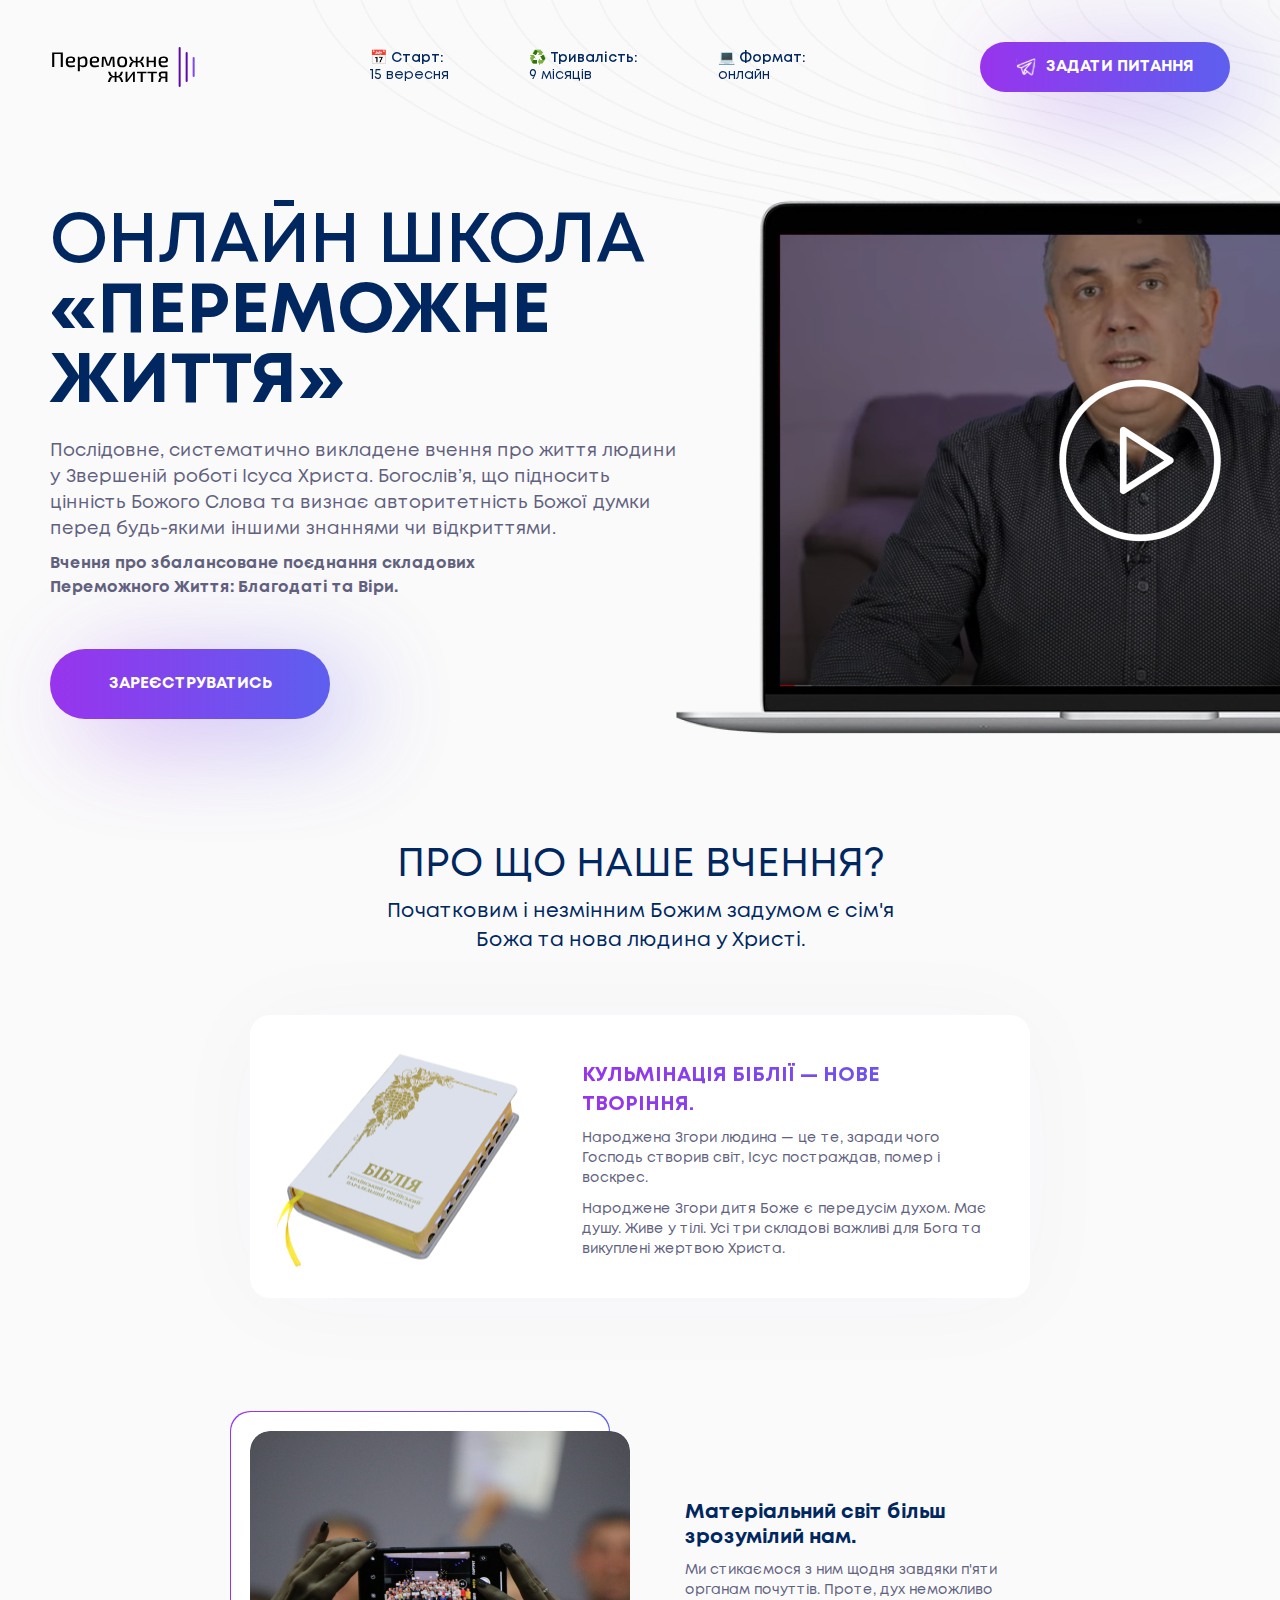
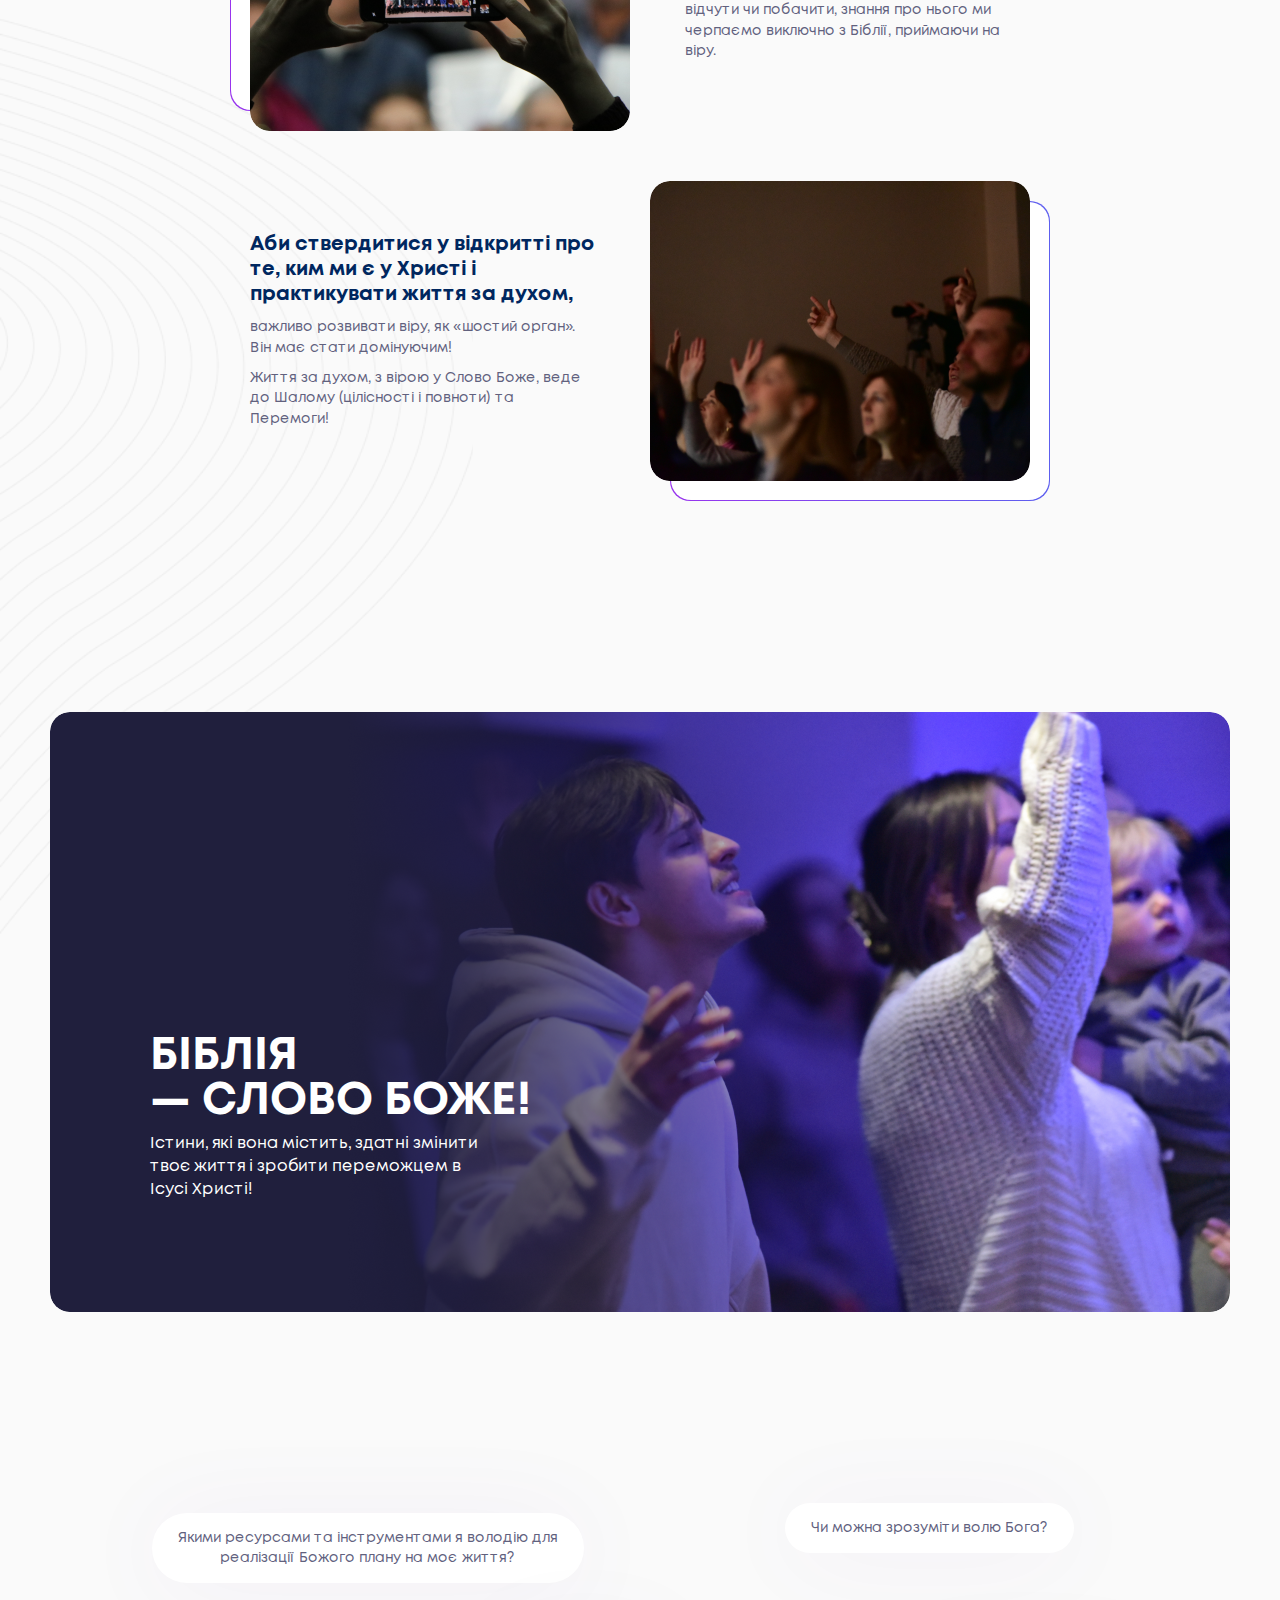
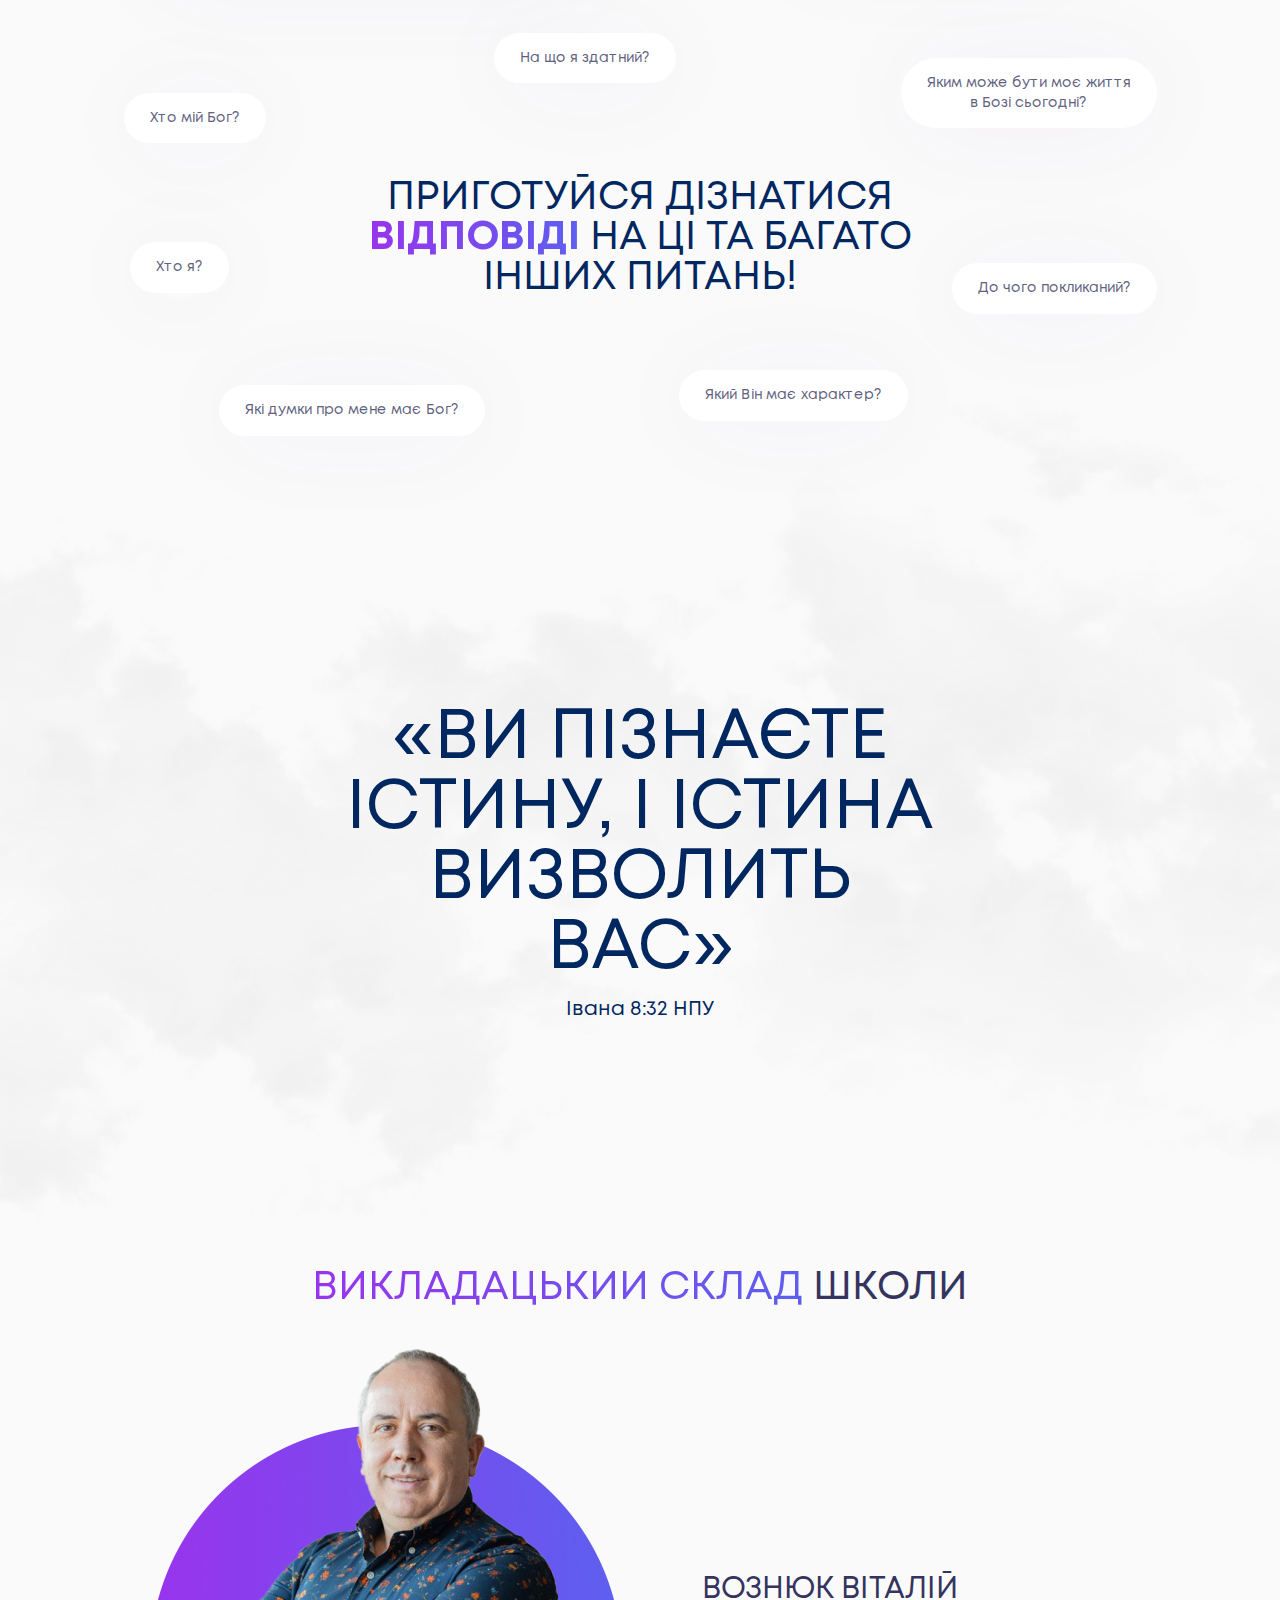
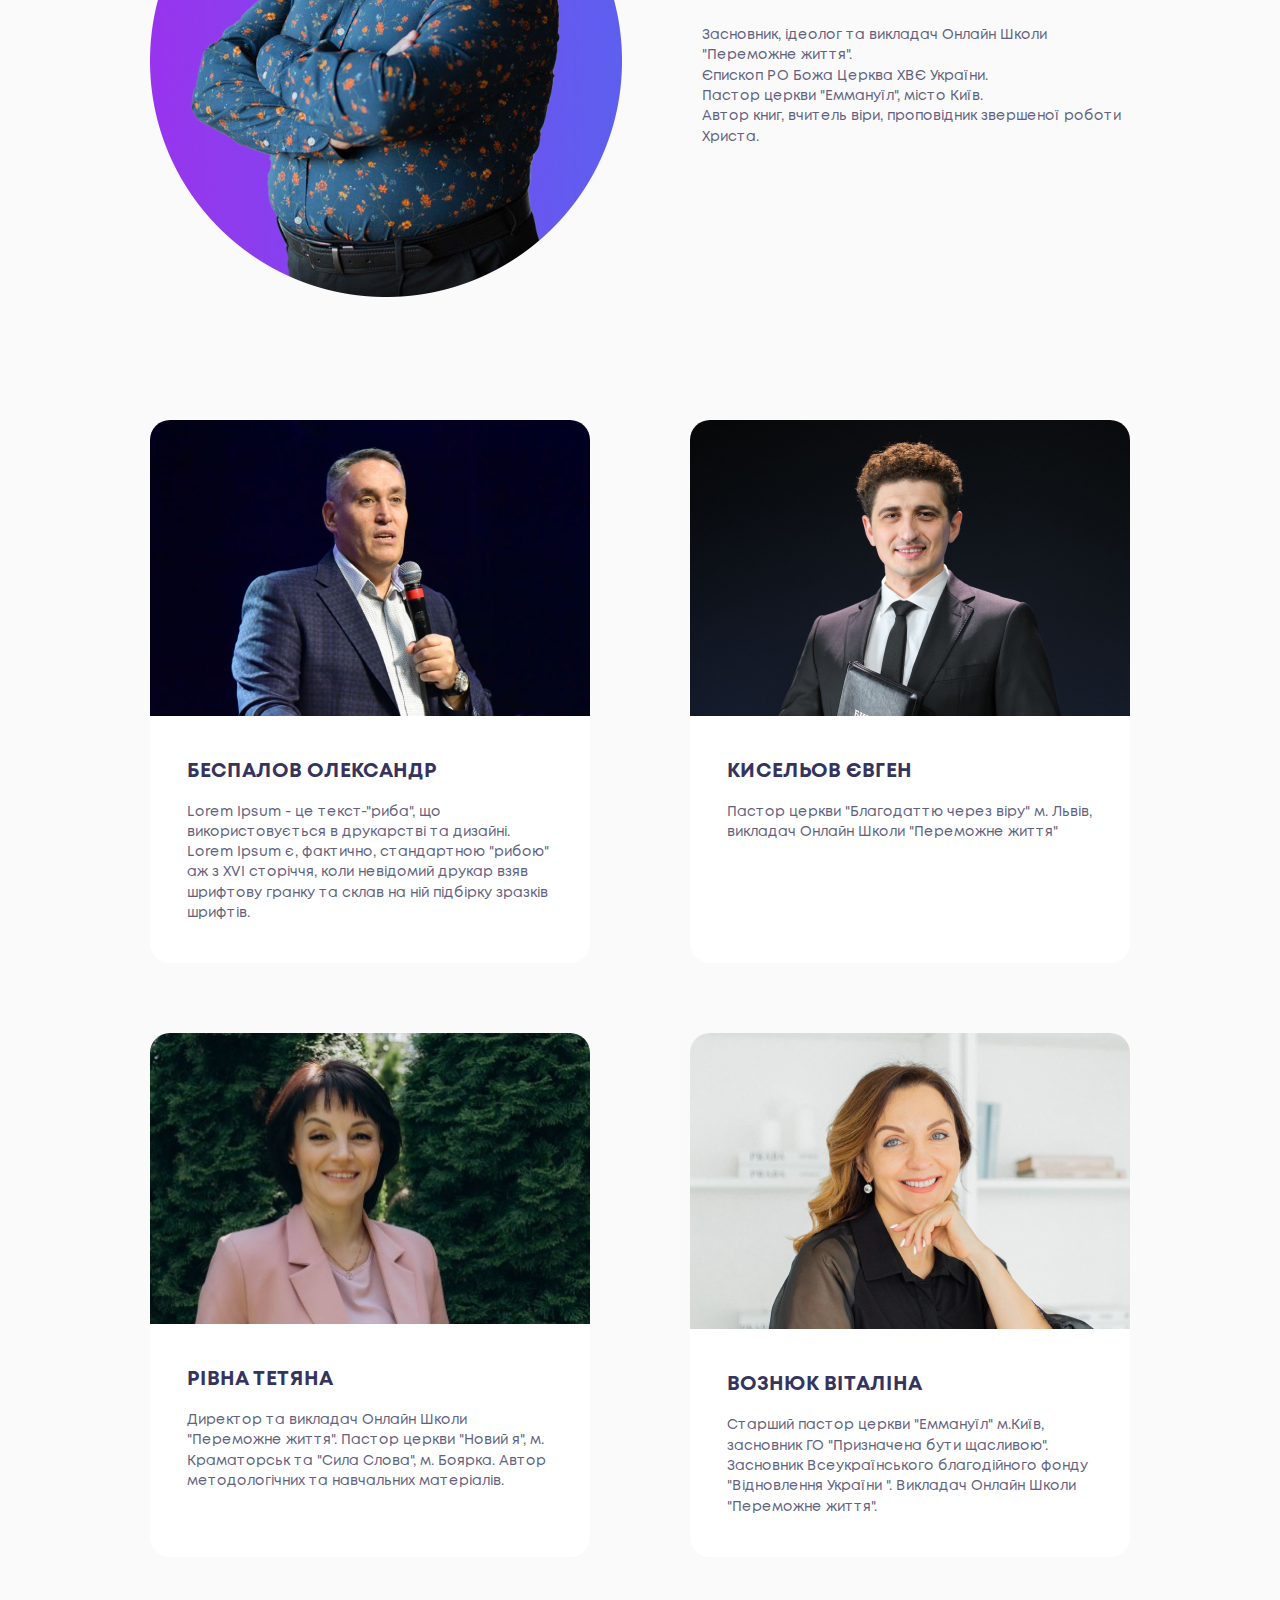
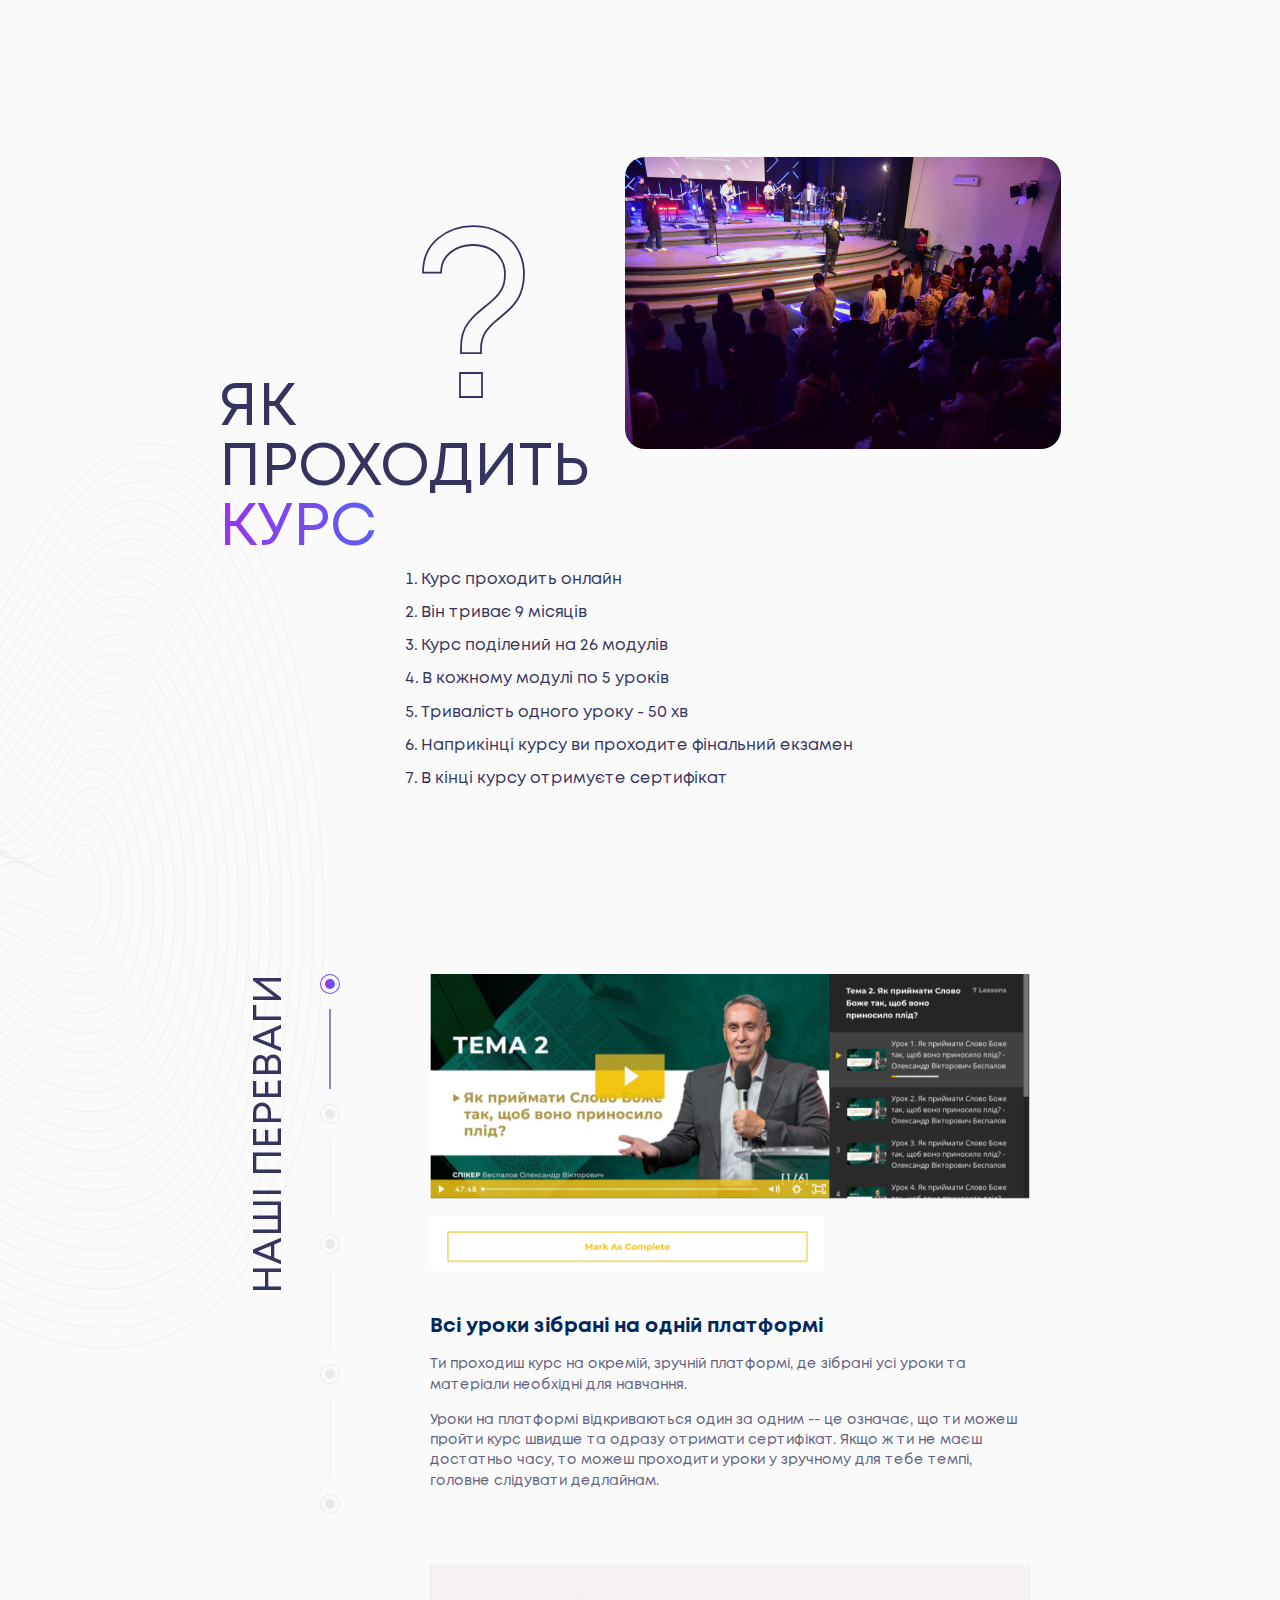
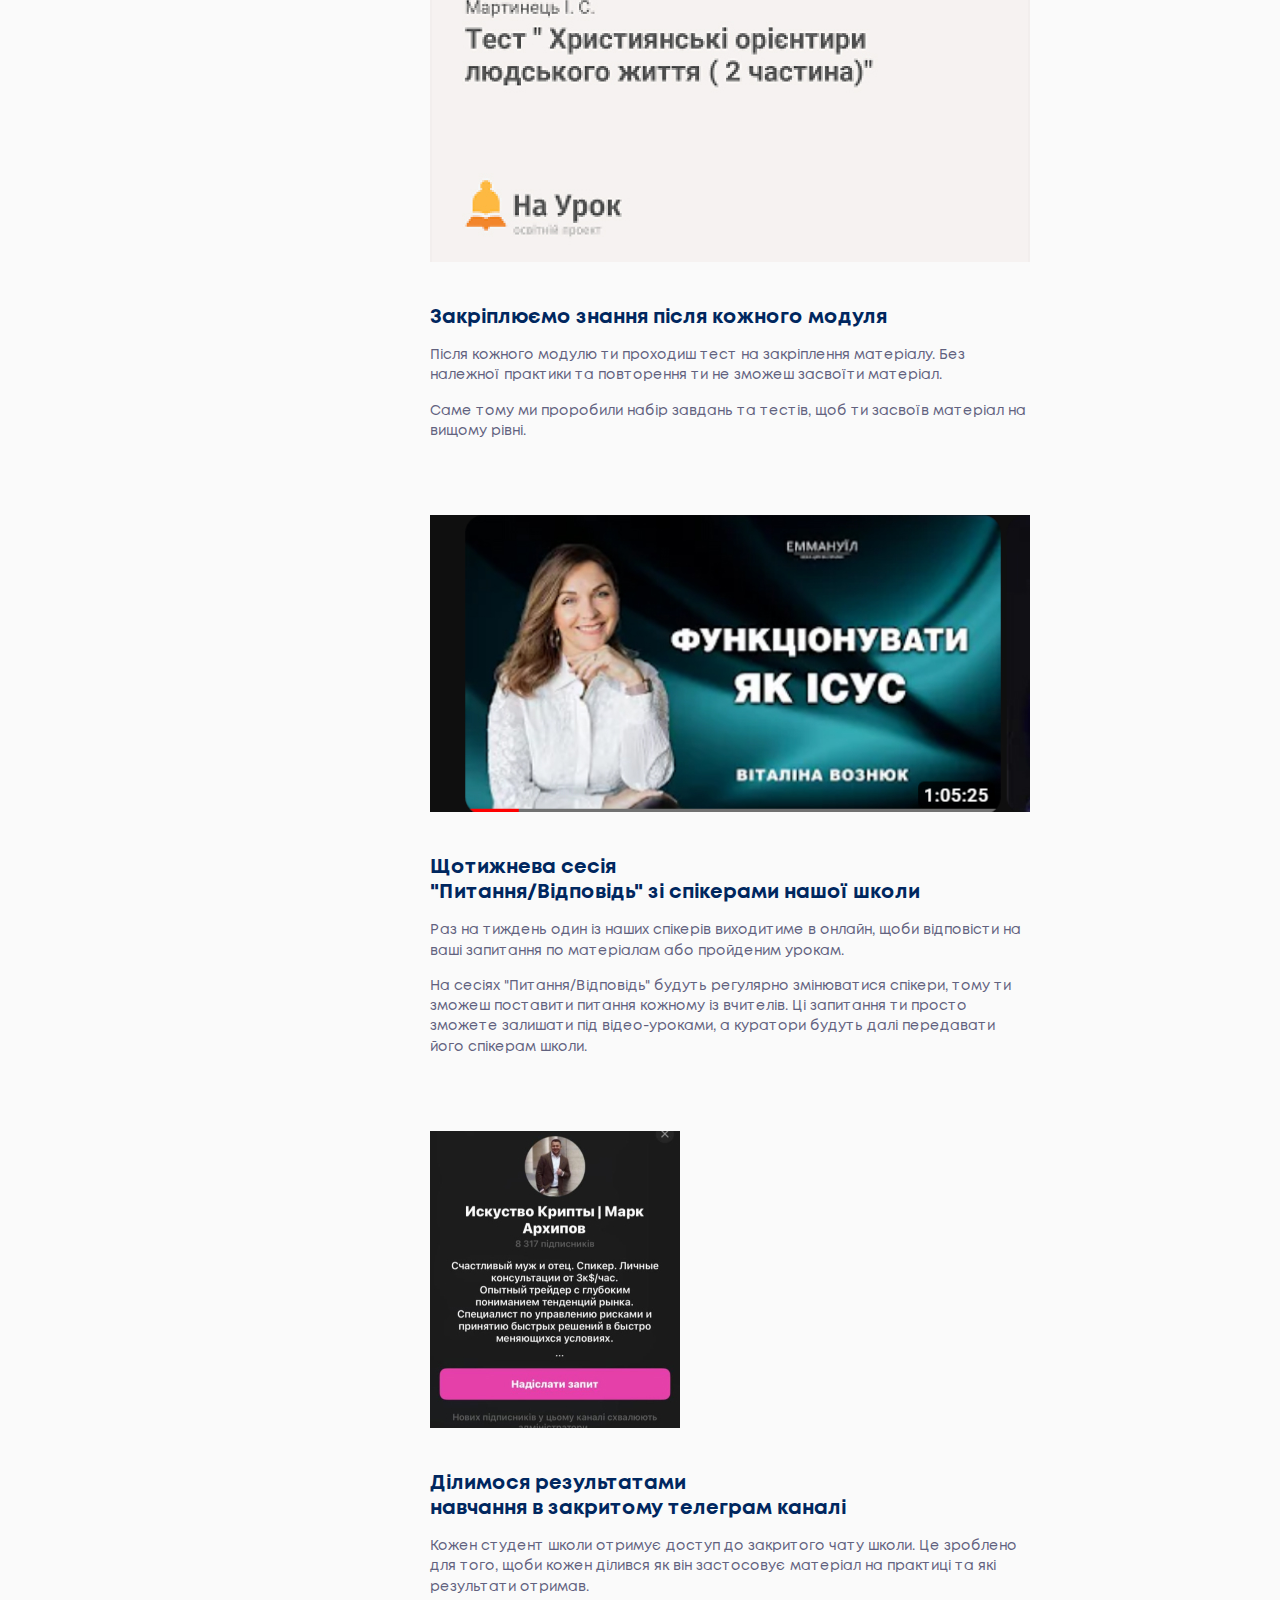
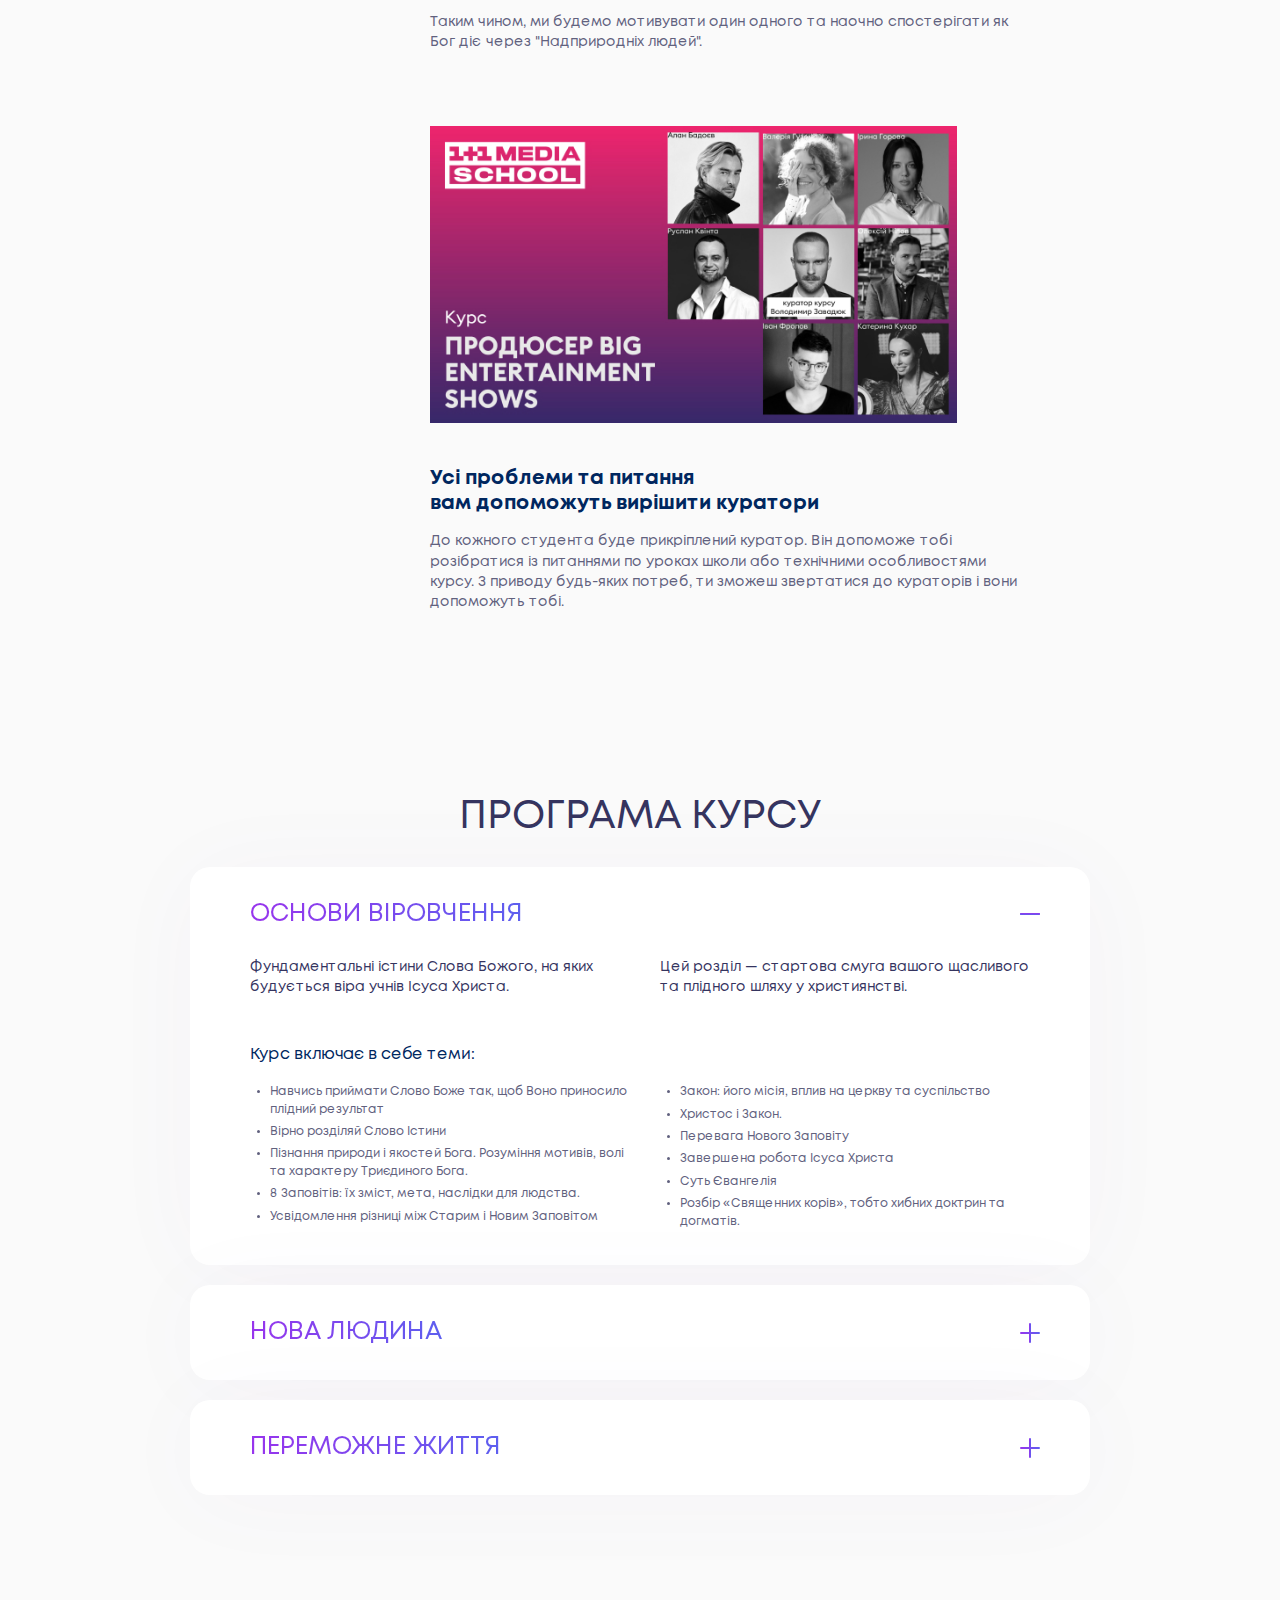
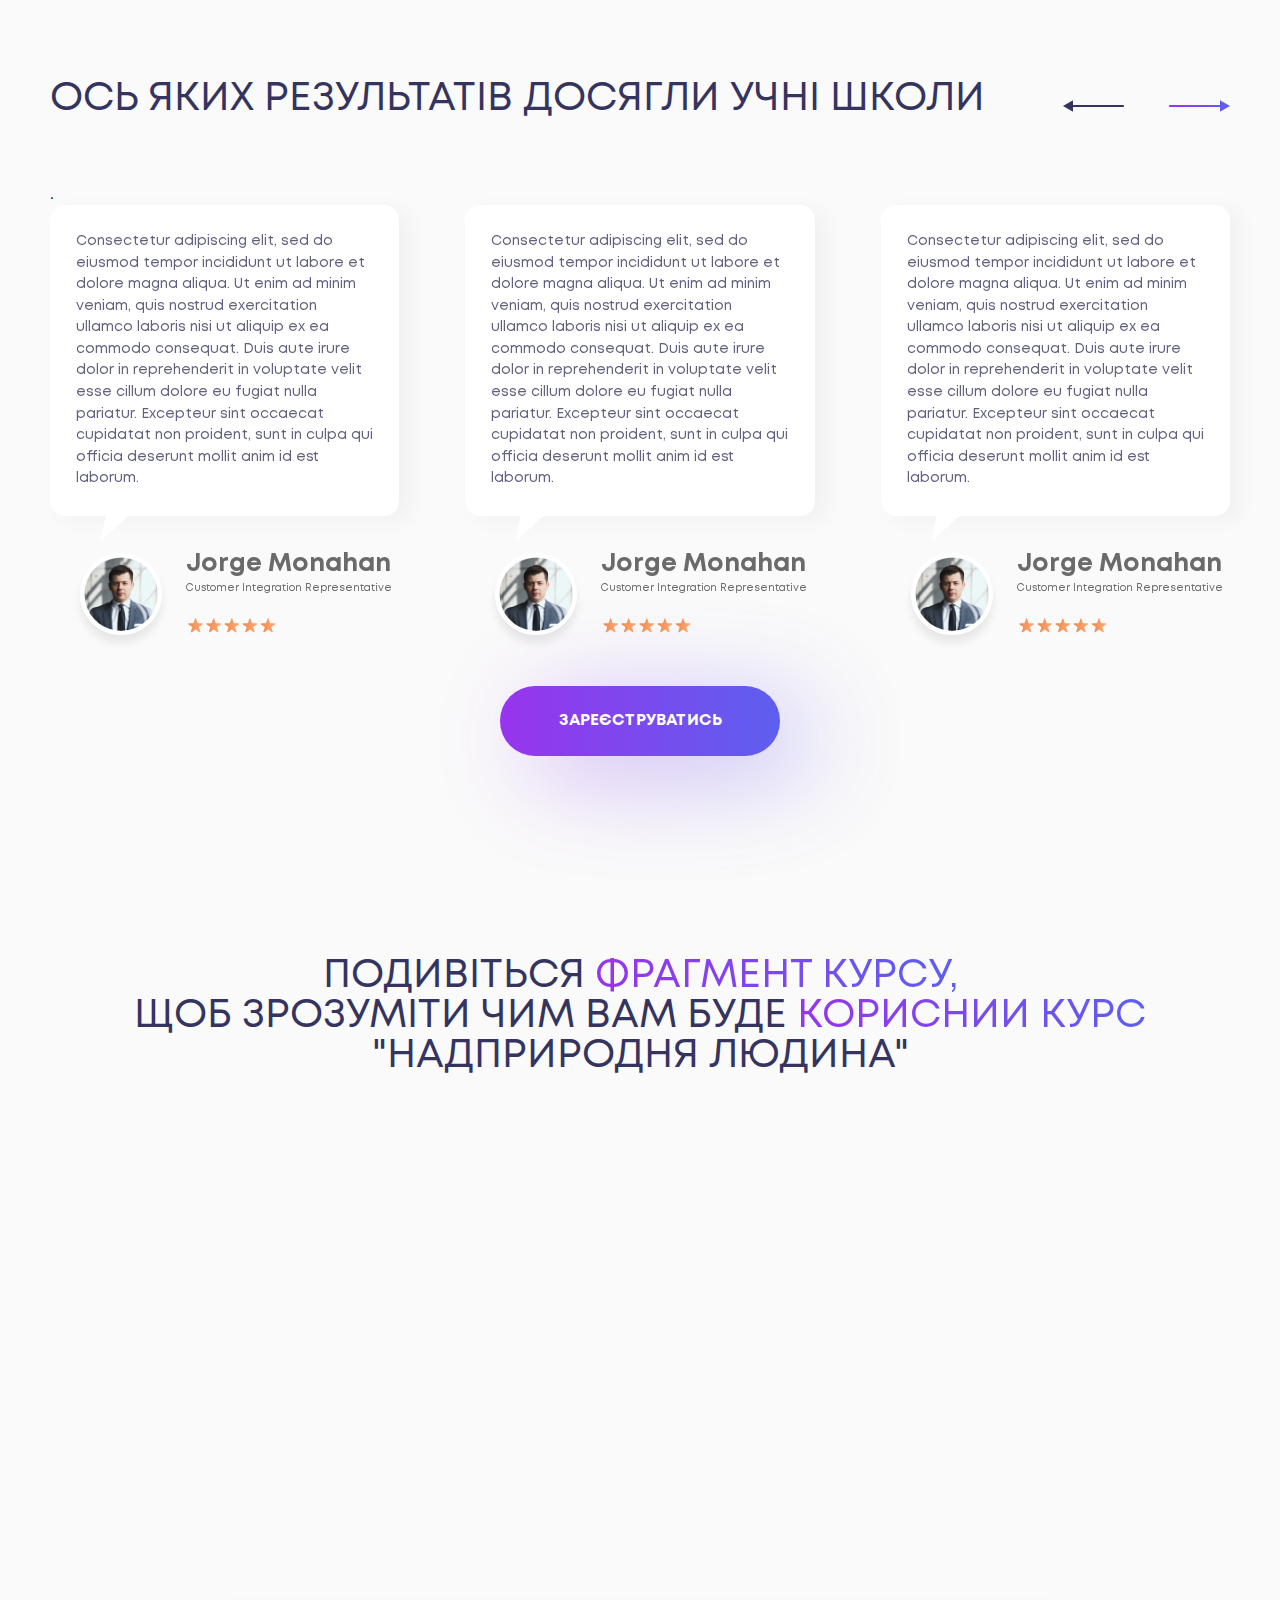
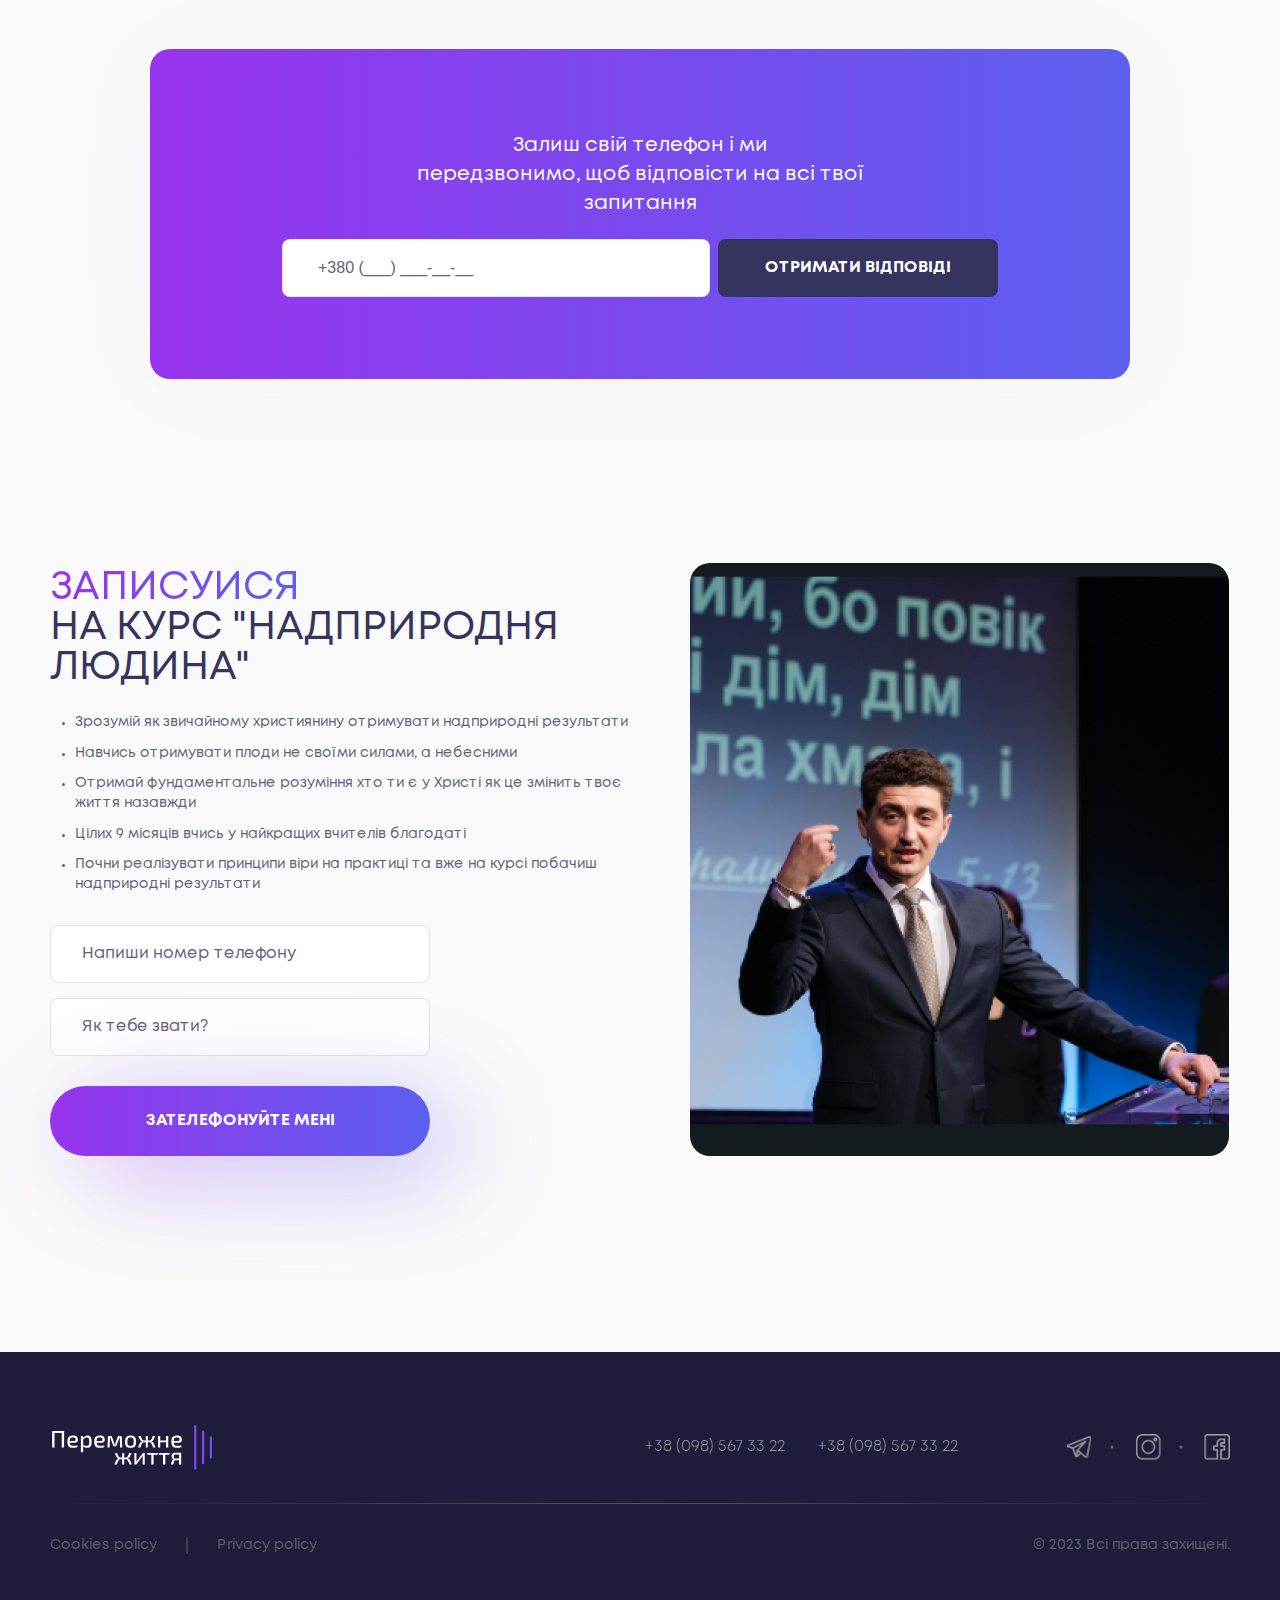
==== commit 631857aa: "edit" ====
--- a/index.html
+++ b/index.html
@@ -9,31 +9,39 @@
     <title>ШКОЛА «ПЕРЕМОЖНЕ ЖИТТЯ»</title>
   </head>
   <body>
+    <header class="header">
+      <div class="container">
+        <div class="header__wrapper">
+          <div class="header__logo logo"><img src="./img/logo-light.svg" alt="" /></div>
+          <div class="header__infos">
+            <div class="header__info">
+              <div class="header__info-title">📅 Старт:</div>
+              <div class="header__info-text">15 вересня</div>
+            </div>
+            <div class="header__info">
+              <div class="header__info-title">♻️ Тривалість:</div>
+              <div class="header__info-text">9 місяців</div>
+            </div>
+            <div class="header__info">
+              <div class="header__info-title">💻 Формат:</div>
+              <div class="header__info-text">онлайн</div>
+            </div>
+          </div>
+          <a href="" class="header__btn btn">
+            <div class="btn__icon"><img src="./img/icons/telegram-w.svg" alt="" /></div>
+            <p>ЗАДАТИ ПИТАННЯ</p>
+          </a>
+        </div>
+      </div>
+    </header>
     <section class="cover">
       <div class="cover__dec"></div>
       <div class="container">
         <div class="cover__wrapper">
-          <header class="header">
-            <div class="header__logo logo"><img src="./img/logo-light.svg" alt="" /></div>
-            <div class="header__infos">
-              <div class="header__info">
-                <div class="header__info-title">Старт навчання</div>
-                <div class="header__info-text">21 січня</div>
-              </div>
-              <div class="header__info">
-                <div class="header__info-title">Тривалість курсу</div>
-                <div class="header__info-text">9 місяців</div>
-              </div>
-              <div class="header__info">
-                <div class="header__info-title">Вартість курсу</div>
-                <div class="header__info-text">3000 грн / Перший потік безкоштовно</div>
-              </div>
-            </div>
-          </header>
           <div class="cover__content">
             <div class="cover__info">
               <div class="cover__title">
-                ШКОЛА <br />
+                онлайн ШКОЛА <br />
                 <span>«ПЕРЕМОЖНЕ ЖИТТЯ»</span>
               </div>
               <div class="cover__info-mob"></div>
@@ -43,7 +51,7 @@
                 Божої думки перед будь-якими іншими знаннями чи відкриттями.
               </div>
               <div class="cover__desc">
-                Вчення про збалансоване поєднання складових Переможного Життя: благодаті та віри.
+                Вчення про збалансоване поєднання складових Переможного Життя: Благодаті та Віри.
               </div>
               <button class="cover__btn btn"><p>Зареєструватись</p></button>
             </div>
@@ -136,10 +144,10 @@
               Істини, які вона містить, здатні змінити твоє життя і зробити переможцем в Ісусі
               Христі!
             </div>
-            <div class="quotation__date">
+            <!-- <div class="quotation__date">
               <p>04:02</p>
               <div class="quotation__date-icon"><img src="./img/icons/check.svg" alt="" /></div>
-            </div>
+            </div> -->
           </div>
         </div>
       </div>
@@ -179,7 +187,7 @@
       <div class="container">
         <div class="excerpt__wrapper">
           <div class="excerpt__content">
-            <div class="excerpt__title">Ви пізнаєте істину, і істина визволить вас.</div>
+            <div class="excerpt__title">«Ви пізнаєте істину, і істина визволить вас»</div>
             <div class="excerpt__subtitle">Івана 8:32 НПУ</div>
           </div>
         </div>
@@ -189,23 +197,17 @@
     <section class="speakers">
       <div class="container">
         <div class="speakers__wrapper">
-          <div class="speakers__title title"><span>Спікери</span> курсу</div>
+          <div class="speakers__title title"><span>ВИКЛАДАЦЬКИЙ СКЛАД</span> ШКОЛИ</div>
           <div class="speakers__presenter">
             <div class="speakers__presenter-img"><img src="./img/speakers/img.png" alt="" /></div>
             <div class="speakers__presenter-content">
               <div class="speakers__presenter-title">Вознюк Віталій</div>
               <div class="speakers__presenter-text">
                 <p>
-                  Lorem Ipsum - це текст-"риба", що використовується в друкарстві та дизайні. Lorem
-                  Ipsum є, фактично, стандартною "рибою" аж з XVI сторіччя, коли невідомий друкар
-                  взяв шрифтову гранку та склав на ній підбірку зразків шрифтів.
-                </p>
-                <p>
-                  "Риба" не тільки успішно пережила п'ять століть, але й прижилася в електронному
-                  верстуванні, залишаючись по суті незмінною. Вона популяризувалась в 60-их роках
-                  минулого сторіччя завдяки виданню зразків шрифтів Letraset, які містили уривки з
-                  Lorem Ipsum, і вдруге - нещодавно завдяки програмам комп'ютерного верстування на
-                  кшталт Aldus Pagemaker, які використовували різні версії Lorem Ipsum.
+                  Засновник, ідеолог та викладач Онлайн Школи "Переможне життя". <br />
+                  Єпископ РО Божа Церква ХВЄ України. <br />
+                  Пастор церкви "Еммануїл", місто Київ. <br />
+                  Автор книг, вчитель віри, проповідник звершеної роботи Христа.
                 </p>
               </div>
             </div>
@@ -228,12 +230,24 @@
             <div class="speakers__item">
               <div class="speakers__item-img"><img src="./img/speakers/items/2.jpg" alt="" /></div>
               <div class="speakers__item-content">
-                <div class="speakers__item-title">Кісєльов Євгеній</div>
+                <div class="speakers__item-title">Кисельов Євген</div>
                 <div class="speakers__item-text">
                   <p>
-                    Lorem Ipsum - це текст-"риба", що використовується в друкарстві та дизайні.
-                    Lorem Ipsum є, фактично, стандартною "рибою" аж з XVI сторіччя, коли невідомий
-                    друкар взяв шрифтову гранку та склав на ній підбірку зразків шрифтів.
+                    Пастор церкви "Благодаттю через віру" м. Львів, викладач Онлайн Школи "Переможне
+                    життя"
+                  </p>
+                </div>
+              </div>
+            </div>
+            <div class="speakers__item">
+              <div class="speakers__item-img"><img src="./img/speakers/items/4.jpg" alt="" /></div>
+              <div class="speakers__item-content">
+                <div class="speakers__item-title">Рівна Тетяна</div>
+                <div class="speakers__item-text">
+                  <p>
+                    Директор та викладач Онлайн Школи "Переможне життя". Пастор церкви "Новий я", м.
+                    Краматорськ та "Сила Слова", м. Боярка. Автор методологічних та навчальних
+                    матеріалів.
                   </p>
                 </div>
               </div>
@@ -241,35 +255,22 @@
             <div class="speakers__item">
               <div class="speakers__item-img"><img src="./img/speakers/items/3.jpg" alt="" /></div>
               <div class="speakers__item-content">
-                <div class="speakers__item-title">Рівна Тетяна</div>
-                <div class="speakers__item-text">
-                  <p>
-                    Lorem Ipsum - це текст-"риба", що використовується в друкарстві та дизайні.
-                    Lorem Ipsum є, фактично, стандартною "рибою" аж з XVI сторіччя, коли невідомий
-                    друкар взяв шрифтову гранку та склав на ній підбірку зразків шрифтів.
-                  </p>
-                </div>
-              </div>
-            </div>
-            <div class="speakers__item">
-              <div class="speakers__item-img"><img src="./img/speakers/items/4.jpg" alt="" /></div>
-              <div class="speakers__item-content">
                 <div class="speakers__item-title">Вознюк Віталіна</div>
                 <div class="speakers__item-text">
                   <p>
-                    Lorem Ipsum - це текст-"риба", що використовується в друкарстві та дизайні.
-                    Lorem Ipsum є, фактично, стандартною "рибою" аж з XVI сторіччя, коли невідомий
-                    друкар взяв шрифтову гранку та склав на ній підбірку зразків шрифтів.
-                  </p>
-                </div>
-              </div>
-            </div>
-          </div>
-        </div>
-      </div>
-    </section>
-
-    <section class="lessons">
+                    Старший пастор церкви "Еммануїл" м.Київ, засновник ГО "Призначена бути
+                    щасливою". Засновник Всеукраїнського благодійного фонду "Відновлення України ".
+                    Викладач Онлайн Школи "Переможне життя".
+                  </p>
+                </div>
+              </div>
+            </div>
+          </div>
+        </div>
+      </div>
+    </section>
+
+    <!-- <section class="lessons">
       <div class="container">
         <div class="lessons__wrapper">
           <div class="lessons__title title"><span>На курсі</span> ти навчишся</div>
@@ -293,7 +294,7 @@
           </div>
         </div>
       </div>
-    </section>
+    </section> -->
 
     <section class="description">
       <div class="description__decor"></div>
--- a/css/styles.css
+++ b/css/styles.css
@@ -1 +1 @@
-@font-face{font-family:"Mont";src:url("../fonts/Mont-Light.woff2") format("woff2"),url("../fonts/Mont-Light.woff") format("woff"),url("../fonts/Mont-Light.ttf") format("truetype");font-weight:300;font-style:normal}@font-face{font-family:"Mont";src:url("../fonts/Mont-Regular.woff2") format("woff2"),url("../fonts/Mont-Regular.woff") format("woff"),url("../fonts/Mont-Regular.ttf") format("truetype");font-weight:400;font-style:normal}@font-face{font-family:"Mont";src:url("../fonts/Mont-SemiBold.woff2") format("woff2"),url("../fonts/Mont-SemiBold.woff") format("woff"),url("../fonts/Mont-SemiBold.ttf") format("truetype");font-weight:600;font-style:normal}@font-face{font-family:"Mont";src:url("../fonts/Mont-Bold.woff2") format("woff2"),url("../fonts/Mont-Bold.woff") format("woff"),url("../fonts/Mont-Bold.ttf") format("truetype");font-weight:700;font-style:normal}:root{--font-text: "Mont", sans-serif;--color-1: #00275f;--color-2: #35345f;--color-3: #61617e;--gradient: linear-gradient(90deg, rgb(152, 52, 237), rgb(93, 95, 239))}html,body,*,*::after,*::before{padding:0;margin:0;box-sizing:border-box;font-weight:400}ul,ol{list-style:none}img{width:100%;height:100%;-o-object-fit:cover;object-fit:cover}a{color:inherit;text-decoration:none}input[type=number]::-webkit-outer-spin-button,input[type=number]::-webkit-inner-spin-button{-webkit-appearance:none;margin:0}input[type=number]{-moz-appearance:textfield}input[type=number]:hover,input[type=number]:focus{-moz-appearance:number-input}input[type=number]::-webkit-inner-spin-button,input[type=number]::-webkit-outer-spin-button{-webkit-appearance:none;margin:0}body{background-color:#fafafa;color:var(--color-1);font-family:var(--font-text);font-weight:normal;position:relative;overflow-x:hidden}body.lock{overflow:hidden}.container{width:100%;max-width:1220px;margin:0 auto;padding:0 20px}.title{font-size:40px;line-height:100%;letter-spacing:0%;text-transform:uppercase;color:var(--color-2)}.title span{background-image:var(--gradient);-webkit-background-clip:text;-webkit-text-fill-color:rgba(0,0,0,0);background-clip:text;text-fill-color:rgba(0,0,0,0)}.title--fz-60{font-size:60px}@media(max-width: 768px){.title{font-size:30px}.title--fz-60{font-size:50px}}@media(max-width: 375px){.title--fz-60{font-size:45px}}.btn{width:100%;border:0;position:relative;border-radius:100px;display:flex;align-items:center;justify-content:center;padding:25px 10px;font-family:var(--font-text);color:#fff;cursor:pointer}.btn::after{content:"";position:absolute;top:0;left:0;width:100%;height:100%;border-radius:100px;background-image:var(--gradient);z-index:1}.btn::before{content:"";position:absolute;width:100%;height:100%;border-radius:100px;background-image:var(--gradient);filter:blur(50px);opacity:.4;top:18px;left:30px;pointer-events:none}.btn p{position:relative;z-index:2;font-size:16px;font-weight:700;line-height:125%;letter-spacing:1%;text-transform:uppercase}@media(max-width: 769px){.btn::before{filter:blur(10px);top:5px;left:5px}}.header{display:flex;justify-content:space-between;align-items:center;margin-bottom:126px}.header__logo{width:100%;max-width:145px;display:flex}.header__infos{display:flex}.header__info{margin-right:80px;font-size:14px;line-height:125%;letter-spacing:1%}.header__info:last-child{margin-right:0}.header__info-title{font-weight:600}.header__info-text{font-weight:400}@media(max-width: 900px){.header{margin-bottom:100px}.header__info{margin-right:40px}}@media(max-width: 825px){.header__info{margin-right:20px}}@media(max-width: 768px){.header{margin-bottom:50px;flex-direction:column}.header__logo{margin-bottom:20px}}@media(max-width: 600px){.header__info{font-size:12px}}@media(max-width: 525px){.header{margin-bottom:20px}.header__infos{flex-direction:column}.header__info{margin-right:0;margin-bottom:5px}.header__info:last-child{margin-bottom:0}}.cover{padding-top:42px;overflow:hidden;padding-bottom:126px;position:relative}.cover__dec{position:absolute;width:980px;height:593px;right:0;top:0;background-image:url(../img/decor/1.png);background-repeat:no-repeat;background-size:cover;pointer-events:none}.cover__wrapper{position:relative;z-index:1}.cover__content{position:relative}.cover__info{max-width:640px;width:100%}.cover__title{font-size:80px;font-weight:600;line-height:100%;letter-spacing:0%;text-transform:uppercase;margin-bottom:20px}.cover__title span{font-weight:800}.cover__text{font-size:18px;line-height:145%;letter-spacing:1%;margin-bottom:10px;color:var(--color-3)}.cover__desc{font-size:16px;font-weight:700;line-height:145%;letter-spacing:1%;margin-bottom:50px;width:100%;max-width:425px;color:var(--color-3)}.cover__btn{max-width:280px}.cover__img{position:absolute;width:962px;display:flex;top:-18px;right:-395px}.cover__info-mob{display:none}@media(max-width: 1150px){.cover__info{max-width:500px}.cover__title{font-size:70px}.cover__img{width:700px;right:-200px;top:100px}}@media(max-width: 1000px){.cover__info{max-width:500px}.cover__title{font-size:60px}.cover__img{width:550px;right:-150px;top:50px}}@media(max-width: 900px){.cover__img{right:-200px}}@media(max-width: 850px){.cover__info{max-width:450px}.cover__img{right:-240px}}@media(max-width: 768px){.cover{padding-top:20px;padding-bottom:70px}.cover__info{text-align:center;max-width:600px;margin:0 auto}.cover__info-mob{display:block;margin-bottom:20px}.cover__title{font-size:50px}.cover__text{font-size:16px}.cover__desc{margin:0 auto 30px}.cover__img{position:relative;top:auto;right:auto;margin:0 auto;width:100%}.cover__btn{margin:0 auto}}@media(max-width: 500px){.cover__title{font-size:40px}}@media(max-width: 375px){.cover__title{font-size:36px}}.about{margin-bottom:231px}.about__wrapper{width:100%;max-width:780px;margin:0 auto}.about__title{text-align:center;margin-bottom:12px;font-size:40px;line-height:100%;letter-spacing:0%;text-transform:uppercase}.about__subtitle{margin:0 auto 60px;font-size:20px;line-height:145%;letter-spacing:0%;text-align:center;max-width:537px}.about__info{padding:46px 35px 38px 27px;border-radius:20px;box-shadow:0px 4px 100px 0px rgba(92,10,174,.03);background-color:#fff;display:flex;align-items:center;margin-bottom:133px}.about__info-img-block{width:100%;max-width:248px;position:relative;margin-right:57px;display:flex;flex-shrink:0}.about__info-img{width:100%;display:flex;position:absolute;left:50%;top:50%;transform:translateX(-50%) translateY(-50%)}.about__info-title{-webkit-background-clip:text;-webkit-text-fill-color:rgba(0,0,0,0);background-clip:text;text-fill-color:rgba(0,0,0,0);background-image:var(--gradient);font-size:20px;font-weight:700;line-height:145%;letter-spacing:1%;text-transform:uppercase;margin-bottom:9px}.about__info-text{color:var(--color-3)}.about__info-text p{font-size:14px;line-height:145%;letter-spacing:1%;margin-bottom:10px}.about__info-text p:last-child{margin-bottom:0}.about__item{display:flex;align-items:center;margin-bottom:50px}.about__item:nth-child(even){flex-direction:row-reverse}.about__item:nth-child(even) .about__item-img-block{margin-right:0;margin-left:55px}.about__item:nth-child(even) .about__item-img-dec{left:20px;top:20px}.about__item-img-block{max-width:380px;width:100%;display:flex;flex-shrink:0;margin-right:55px;position:relative}.about__item-img{width:100%;border-radius:20px;display:flex;overflow:hidden;position:relative;z-index:1}.about__item-img-dec{position:absolute;width:100%;height:100%;border-radius:20px;background-image:var(--gradient);left:-20px;top:-20px}.about__item-img-dec::before{content:"";position:absolute;width:calc(100% - 2px);height:calc(100% - 2px);left:50%;top:50%;transform:translateX(-50%) translateY(-50%);background-color:#fff;border-radius:20px}.about__item-title{font-size:20px;font-weight:700;line-height:125%;letter-spacing:0%;margin-bottom:10px}.about__item-text p{color:var(--color-3);font-size:14px;line-height:145%;letter-spacing:1%;margin-bottom:10px}.about__item-text p:last-child{margin-bottom:0}@media(max-width: 850px){.about{margin-bottom:150px}.about__item:nth-child(even) .about__item-img-dec{left:10px;top:10px}.about__item-img-dec{left:-10px;top:-10px}}@media(max-width: 768px){.about{margin-bottom:70px}.about__info{margin-bottom:50px}.about__info-img-block{max-width:200px;margin-right:30px}.about__item:nth-child(even) .about__item-img-block{margin-left:30px}.about__item-img-block{margin-right:30px;max-width:300px}}@media(max-width: 650px){.about__item{flex-direction:column;width:100%;max-width:500px;margin:0 auto 50px}.about__item:nth-child(even){flex-direction:column}.about__item:nth-child(even) .about__item-img-block{margin-left:0}.about__item-img-block{max-width:400px;margin-right:0;margin-bottom:30px}.about__item-content{max-width:400px}}@media(max-width: 600px){.about__title{font-size:30px}.about__subtitle{font-size:18px;margin-bottom:50px}.about__info{flex-direction:column;padding:20px}.about__info-img{position:relative;left:auto;top:auto;transform:translateX(0) translateY(0)}}.quotation{margin-bottom:191px;position:relative}.quotation__dec{position:absolute;width:473px;height:962px;left:0;bottom:360px;background-image:url(../img/decor/2.png);background-repeat:no-repeat;background-size:cover;pointer-events:none}.quotation__wrapper{color:#fff;background-image:url("../img/quotation/bg.png");background-position:top right;background-size:cover;background-repeat:no-repeat;border-radius:20px;overflow:hidden;min-height:600px;position:relative;z-index:1}.quotation__content{width:100%;max-width:440px;position:absolute;left:100px;bottom:93px}.quotation__title{font-size:45px;font-weight:700;line-height:100%;letter-spacing:0%;text-transform:uppercase;margin-bottom:8px}.quotation__text{max-width:332px;font-size:16px;line-height:145%;letter-spacing:1%;margin-bottom:17px}.quotation__date{display:flex;justify-content:flex-end;align-items:flex-start}.quotation__date p{font-size:16px;line-height:145%;letter-spacing:1%;margin-right:11px}.quotation__date-icon{width:100%;max-width:26px;display:flex}@media(max-width: 900px){.quotation{margin-bottom:100px}.quotation__wrapper{min-height:400px}.quotation__content{left:50px;bottom:50px}}@media(max-width: 768px){.quotation{margin-bottom:80px}}@media(max-width: 550px){.quotation__dec{width:300px}.quotation__wrapper{min-height:auto;padding:50px 20px}.quotation__content{position:relative;left:auto;bottom:auto}.quotation__title{font-size:30px}.quotation__text{font-size:14px}}.questions{margin-bottom:268px}.questions__wrapper{width:100%;max-width:1033px;margin:0 auto;height:533px;position:relative;z-index:1}.questions__title{margin:0 auto;max-width:600px;font-size:40px;line-height:100%;letter-spacing:0%;text-align:center;text-transform:uppercase;padding-top:275px}.questions__title span{-webkit-background-clip:text;-webkit-text-fill-color:rgba(0,0,0,0);background-clip:text;text-fill-color:rgba(0,0,0,0);background-image:var(--gradient);font-weight:700}.questions__item{padding:15px 26px;border-radius:100px;box-shadow:0px 4px 100px 0px rgba(92,10,174,.05);background:#fff;max-width:-moz-fit-content;max-width:fit-content;color:#61617e;font-size:14px;line-height:145%;letter-spacing:1%;text-align:center;color:var(--color-3);position:absolute;display:flex;align-items:center}.questions__item--1{top:10px;left:28px}.questions__item--2{top:0px;right:83px}.questions__item--3{top:130px;left:370px}.questions__item--4{top:190px;left:0px}.questions__item--5{top:155px;right:0px}.questions__item--6{bottom:143px;left:6px}.questions__item--7{bottom:122px;right:0}.questions__item--8{bottom:0;left:95px}.questions__item--9{bottom:15px;right:249px}@media(max-width: 900px){.questions__title{font-size:30px}.questions__item--2{right:0px}.questions__item--3{left:240px}.questions__item--9{right:100px}}@media(max-width: 768px){.questions__item{font-size:12px;padding:10px 20px}.questions__item--1{top:50px}.questions__item--3{top:120px;left:150px}.questions__item--5{top:170px}.questions__item--6{bottom:120px}.questions__item--9{bottom:50px}}@media(max-width: 500px){.questions__wrapper{height:auto}.questions__title{padding-top:0;margin-bottom:30px}.questions__items{display:flex;flex-wrap:wrap;gap:10px;justify-content:center}.questions__item{position:relative}.questions__item br{display:none}.questions__item--1,.questions__item--2,.questions__item--3,.questions__item--4,.questions__item--5,.questions__item--6,.questions__item--7,.questions__item--8,.questions__item--9{left:auto;right:auto;top:auto;bottom:auto}}.excerpt{margin-bottom:248px;position:relative}.excerpt__dec{position:absolute;width:100%;height:1123px;overflow:hidden;top:50%;left:50%;transform:translateY(-50%) translateX(-50%)}.excerpt__dec-img{position:absolute;display:flex;width:2200px;margin:0 auto;top:50%;left:50%;transform:translateY(-50%) translateX(-50%)}.excerpt__wrapper{position:relative;z-index:1}.excerpt__content{width:100%;max-width:601px;text-align:center;margin:0 auto}.excerpt__title{font-size:70px;line-height:100%;letter-spacing:0%;text-transform:uppercase;margin-bottom:16px}.excerpt__subtitle{font-size:20px;line-height:100%;letter-spacing:0%}@media(max-width: 1200px){.excerpt__title{font-size:60px}}@media(max-width: 1000px){.excerpt__title{font-size:50px}}@media(max-width: 768px){.excerpt__title{font-size:40px}}@media(max-width: 500px){.excerpt__title{font-size:30px}}.speakers{margin-bottom:200px}.speakers__wrapper{width:100%;max-width:980px;margin:0 auto;position:relative;z-index:1}.speakers__title{text-align:center;margin-bottom:38px}.speakers__presenter{display:flex;align-items:center;margin-bottom:123px}.speakers__presenter-img{display:flex;flex-shrink:0;margin-right:80px;width:100%;max-width:472px}.speakers__presenter-content{padding-top:80px}.speakers__presenter-title{color:var(--color-2);font-size:30px;line-height:100%;letter-spacing:0%;text-transform:uppercase;margin-bottom:20px}.speakers__presenter-text p{color:var(--color-3);font-size:14px;line-height:145%;letter-spacing:1%;margin-bottom:20px}.speakers__presenter-text p:last-child{margin-bottom:0}.speakers__items{display:grid;grid-template-columns:repeat(2, 1fr);grid-column-gap:100px;grid-row-gap:70px}.speakers__item{border-radius:20px;background-color:#fff}.speakers__item-img{border-radius:20px 20px 0 0;overflow:hidden}.speakers__item-content{padding:40px 37px}.speakers__item-title{color:var(--color-2);font-size:20px;font-weight:700;line-height:100%;letter-spacing:0%;text-transform:uppercase;margin-bottom:20px}.speakers__item-text p{color:var(--color-3);font-size:14px;line-height:145%;letter-spacing:1%;margin-bottom:20px}.speakers__item-text p:last-child{margin-bottom:0}@media(max-width: 1100px){.speakers__items{grid-column-gap:20px;grid-row-gap:30px}}@media(max-width: 900px){.speakers{margin-bottom:100px}.speakers__presenter-img{margin-right:30px;max-width:300px}}@media(max-width: 768px){.speakers{margin-bottom:80px}.speakers__presenter{margin-bottom:80px;flex-direction:column}.speakers__presenter-content{padding-top:0px;max-width:400px}.speakers__presenter-img{margin-right:0;margin-bottom:50px}.speakers__presenter-title{text-align:center;font-size:24px}.speakers__item-content{padding:20px}}@media(max-width: 650px){.speakers__items{grid-template-columns:repeat(1, 1fr);max-width:400px;margin:0 auto;grid-row-gap:50px}}.lessons{margin-bottom:184px}.lessons__wrapper{width:100%;max-width:1020px;margin:0 auto}.lessons__title{display:block;max-width:-moz-fit-content;max-width:fit-content;background-color:#fafafa;padding:0 100px 0 20px;margin-bottom:-22px;position:relative;z-index:1}.lessons__items{border:1px solid rgba(0,0,0,0);-o-border-image:var(--gradient) 1;border-image:var(--gradient) 1;padding:133px 80px 117px;display:grid;grid-template-columns:repeat(3, 1fr);grid-column-gap:140px}.lessons__item-num{margin-bottom:10px;background-image:var(--gradient);-webkit-background-clip:text;-webkit-text-fill-color:rgba(0,0,0,0);background-clip:text;text-fill-color:rgba(0,0,0,0);font-weight:300;font-size:100px;line-height:100%;letter-spacing:0%;text-transform:uppercase;display:inline-block}.lessons__item-text{padding-left:10px;color:var(--color-2);font-size:14px;line-height:145%;letter-spacing:1%}.lessons__item-text span{font-weight:700}@media(max-width: 1050px){.lessons__items{grid-column-gap:80px;padding:100px 80px}}@media(max-width: 900px){.lessons{margin-bottom:100px}.lessons__items{grid-column-gap:50px;padding:80px 50px}}@media(max-width: 768px){.lessons{margin-bottom:80px}.lessons__items{grid-column-gap:40px;padding:50px 20px}}@media(max-width: 650px){.lessons__title{padding:0;margin:0 auto 30px;text-align:center}.lessons__items{grid-template-columns:repeat(1, 1fr);max-width:400px;margin:0 auto;grid-row-gap:50px}}.description{margin-bottom:184px;position:relative}.description__decor{position:absolute;width:584px;height:1140px;left:0;top:274px;background-image:url(../img/decor/3.png);background-repeat:no-repeat;background-size:contain;pointer-events:none}.description__wrapper{width:100%;max-width:842px;margin:0 auto;position:relative;z-index:1}.description__content{display:flex;justify-content:flex-end;margin-bottom:9px}.description__title-block{display:flex;flex-direction:column;margin-right:36px;justify-content:flex-end;width:100%;max-width:370px}.description__dec{text-align:right;font-size:230.32px;line-height:100%;letter-spacing:0%;text-transform:uppercase;-webkit-text-fill-color:rgba(0,0,0,0);-webkit-text-stroke:1.8px var(--color-2);margin-right:54px;margin-bottom:-70px}.description__img{margin-bottom:110px;display:flex;border-radius:20px;overflow:hidden}.description__list{width:100%;max-width:470px;margin:0 auto;list-style-type:decimal;list-style-position:inside}.description__list-i{color:var(--color-2);font-size:16px;line-height:145%;letter-spacing:1%;margin-bottom:10px}.description__list-i:last-child{margin-bottom:0}@media(max-width: 768px){.description{margin-bottom:80px}.description__dec{font-size:180px;-webkit-text-stroke:1.3px var(--color-2)}.description__title-block{max-width:320px}}@media(max-width: 650px){.description__decor{width:300px}.description__content{flex-direction:column;margin-bottom:20px}.description__title-block{margin:0 auto 20px}.description__img{max-width:400px;margin:0 auto}.description__list{max-width:400px}}@media(max-width: 375px){.description__dec{font-size:150px;margin-bottom:-50px}}.advantages{margin-bottom:184px}.advantages__wrapper{display:flex;align-items:flex-start;width:100%;max-width:780px;margin:0 auto;position:relative;z-index:1}.advantages__nav-block{top:30px;position:sticky;display:flex;align-items:flex-start;margin-right:90px}.advantages__title{writing-mode:vertical-rl;transform:rotate(-180deg);transform-origin:center;margin-right:30px}.advantages__nav-item{width:20px;height:20px;border-radius:50%;background-image:none;background-color:var(--color-3);opacity:.1;margin-bottom:110px;position:relative;transition:.3s;border:0;cursor:pointer}.advantages__nav-item:last-child{margin-bottom:0}.advantages__nav-item:last-child>div::before{display:none}.advantages__nav-item::before{content:"";width:calc(100% - 2px);height:calc(100% - 2px);border-radius:50%;position:absolute;left:50%;top:50%;transform:translateX(-50%) translateY(-50%);background-color:#fafafa}.advantages__nav-item::after{content:"";width:10px;height:10px;border-radius:50%;position:absolute;left:50%;top:50%;transform:translateX(-50%) translateY(-50%);background-image:none;background-color:var(--color-3)}.advantages__nav-item>div{position:relative;display:flex;width:100%;height:100%}.advantages__nav-item>div::before{content:"";position:absolute;width:1px;height:80px;background-color:var(--color-3);top:calc(100% + 15px);left:50%;transform:translateX(-50%)}.advantages__nav-item--active{opacity:1;background-image:var(--gradient)}.advantages__nav-item--active::after{background-image:var(--gradient)}.advantages__nav-item--active>div::before{background-image:var(--gradient)}.advantages__item{margin-bottom:74px}.advantages__item:last-child{margin-bottom:0}.advantages__item-img{height:297px;display:flex;margin-bottom:43px}.advantages__item-img img{-o-object-fit:contain;object-fit:contain;-o-object-position:left;object-position:left}.advantages__item-title{color:var(--color-1);font-size:20px;font-weight:700;line-height:125%;letter-spacing:0%;margin-bottom:15px}.advantages__item-text{color:var(--color-3);font-family:Mont;font-size:14px;line-height:145%;letter-spacing:1%}.advantages__item-text p{margin-bottom:15px}.advantages__item-text p:last-child{margin-bottom:0}@media(max-height: 600px){.advantages__nav-item{margin-bottom:50px}.advantages__nav-item>div::before{top:calc(100% + 10px);height:30px}}@media(max-width: 900px){.advantages{margin-bottom:100px}}@media(max-width: 768px){.advantages{margin-bottom:80px}.advantages__nav-block{margin-right:30px}.advantages__nav-item{margin-bottom:50px}.advantages__item-img{margin-bottom:20px;height:200px}.advantages__item-img img{-o-object-fit:contain;object-fit:contain;-o-object-position:center;object-position:center}}@media(max-width: 525px){.advantages__nav-block{margin-right:10px}.advantages__title{margin-right:0}}@media(max-width: 450px){.advantages__item-img{height:auto}.advantages__item-img img{-o-object-fit:contain;object-fit:contain;-o-object-position:center;object-position:center}}.program{margin-bottom:184px}.program__wrapper{width:100%;max-width:900px;margin:0 auto}.program__title{text-align:center;margin-bottom:30px}.program__item{padding:35px 50px 35px 60px;border-radius:20px;box-shadow:0px 4px 100px 0px rgba(92,10,174,.03);background-color:#fff;display:grid;grid-template-rows:auto 0fr;transition:.3s;margin-bottom:20px}.program__item:last-child{margin-bottom:0}.program__item.active{grid-template-rows:auto 1fr}.program__item.active .program__item-body{padding-top:30px;opacity:1}.program__item.active .program__item-header-btn::after{transform:translateX(-50%) translateY(-50%) rotate(90deg);transform-origin:center}.program__item.active .program__item-header-btn::before{transform:translateX(-50%) translateY(-50%) rotate(180deg);transform-origin:center}.program__item-header{display:flex;align-items:center;justify-content:space-between;height:-moz-fit-content;height:fit-content}.program__item-header-title{background-image:var(--gradient);-webkit-background-clip:text;-webkit-text-fill-color:rgba(0,0,0,0);background-clip:text;text-fill-color:rgba(0,0,0,0);font-size:25px;line-height:100%;letter-spacing:0%;text-transform:uppercase;margin-right:20px}.program__item-header-btn{position:relative;width:20px;height:20px;border:0;background-color:rgba(0,0,0,0);cursor:pointer}.program__item-header-btn::before,.program__item-header-btn::after{content:"";position:absolute;border-radius:2px;background-image:var(--gradient);left:50%;top:50%;transform:translateX(-50%) translateY(-50%);transition:.3s}.program__item-header-btn::before{width:100%;height:2px}.program__item-header-btn::after{width:2px;height:100%}.program__item-body{padding-top:0;opacity:0;transition:.3s;max-height:-moz-fit-content;max-height:fit-content;overflow:hidden}.program__item-info{display:grid;grid-template-columns:repeat(2, 1fr);grid-column-gap:30px;margin-bottom:50px}.program__item-info p{color:var(--color-2);font-size:14px;line-height:145%;letter-spacing:1%}.program__item-info ul{list-style-type:disc;padding-left:20px}.program__item-info ul li{margin-bottom:5px;color:var(--color-3);font-size:12px;line-height:145%;letter-spacing:1%}.program__item-info ul li:last-child{margin-bottom:0}.program__item-info:last-child{margin-bottom:0}.program__item-info-title{font-size:16px;line-height:100%;letter-spacing:0%;margin-bottom:20px}@media(max-width: 768px){.program{margin-bottom:80px}.program__item{padding:20px}.program__item-header-title{font-size:20px}.program__item-info{grid-template-columns:repeat(1, 1fr);margin-bottom:30px}.program__item-info p{margin-bottom:10px}.program__item-info p:last-child{margin-bottom:0}.program__item-info ul{margin-bottom:5px}.program__item-info ul:last-child{margin-bottom:0}}.feedback{margin-bottom:200px}.feedback__wrapper{width:100%;max-width:1200px}.feedback__title-block{margin-bottom:65px;display:flex;justify-content:space-between;align-items:flex-end}.feedback__title{margin-right:20px}.feedback__arrows{display:flex;align-items:center;padding-bottom:7px}.feedback__arrow{border:0;background-color:rgba(0,0,0,0);display:flex;cursor:pointer}.feedback__arrow.swiper-button-disabled path{fill:var(--color-2)}.feedback__arrow-l{margin-right:45px}.feedback__items{margin-bottom:50px;overflow:hidden;margin:-30px;padding:30px}.feedback__item{width:100%}.feedback__item-text{padding:26px;border-radius:15px;box-shadow:10.27px 4.11px 20px 0px rgba(0,0,0,.04);background-color:#fff;position:relative;margin-bottom:37px}.feedback__item-text p{color:var(--color-3);font-size:14px;line-height:21.57px;letter-spacing:0%;margin-bottom:10px}.feedback__item-text p:last-child{margin-bottom:0}.feedback__item-text::before{content:"";position:absolute;width:30px;height:27px;background-image:url(../img/feedback/triangle.svg);background-repeat:no-repeat;background-position:center;background-size:contain;top:calc(100% - 1px);left:50px;z-index:1}.feedback__item-info{display:flex;align-items:center;margin-left:30px}.feedback__item-info-img{border:4.11px solid #fff;box-shadow:0px 8.22px 8.22px 0px rgba(0,0,0,.08);border-radius:50%;overflow:hidden;display:flex;width:100%;max-width:82px;height:82px;margin-right:24px}.feedback__item-info-content{color:#6a6a6a}.feedback__item-info-name{font-size:24.65px;font-weight:700;line-height:90%;letter-spacing:0%;text-align:left;margin-bottom:4px}.feedback__item-info-desc{font-size:10.27px;line-height:200%;letter-spacing:0%;margin-bottom:16px}.feedback__item-info-stars{width:100%;max-width:92px;display:flex}.feedback__btn{max-width:280px;margin:50px auto 0}@media(max-width: 1150px){.feedback{margin-bottom:120px}.feedback__items{margin:-20px;padding:20px}.feedback__title-block{flex-direction:column;align-items:flex-start;margin-bottom:20px}.feedback__title{margin-right:0;margin-bottom:30px}.feedback__arrows{padding-bottom:0}}@media(max-width: 768px){.feedback{margin-bottom:80px}.feedback__item-text{padding:20px}.feedback__item-info{margin-left:0}.feedback__item-info-img{border:2px solid #fff;max-width:60px;height:60px;margin-right:20px}.feedback__item-info-name{font-size:20px}.feedback__item-info-desc{line-height:120%}}.video{margin-bottom:184px}.video__title{width:100%;max-width:1127px;margin:0 auto 40px;text-align:center}.video__iframe{--w: 620px;display:flex;width:100%;max-width:var(--w);height:calc(var(--w)/16*9);margin:0 auto;border-radius:20px;overflow:hidden}@media(max-width: 1050px){.video{margin-bottom:100px}.video__title br{display:none}}@media(max-width: 768px){.video{margin-bottom:80px}}@media(max-width: 670px){.video__iframe{--w: 500px}}@media(max-width: 550px){.video__iframe{--w: 400px}}@media(max-width: 450px){.video__iframe{--w: 350px}}@media(max-width: 400px){.video__iframe{--w: 300px}}@media(max-width: 350px){.video__iframe{--w: 260px}}.callback{margin-bottom:184px}.callback__wrapper{width:100%;max-width:980px;margin:0 auto;padding:82px 132px;border-radius:20px;box-shadow:0px 4px 100px 0px rgba(92,10,174,.03);background-image:var(--gradient)}.callback__title{width:100%;max-width:544px;margin:0 auto 21px;color:#fff;font-size:20px;line-height:145%;letter-spacing:0%;text-align:center}.callback__content{width:100%;display:grid;grid-template-columns:1fr 280px;grid-column-gap:8px;grid-row-gap:10px}.callback__input{width:100%;padding:16px 16px 16px 35px;border:1px solid rgba(0,0,0,.1);border-radius:8px;background-color:#fff;color:var(--color-3);font-size:16px;line-height:150%;letter-spacing:0%}.callback__input::-moz-placeholder{color:var(--color-3);font-size:16px;line-height:150%;letter-spacing:0%}.callback__input::placeholder{color:var(--color-3);font-size:16px;line-height:150%;letter-spacing:0%}.callback__input.novalid{background-color:#df8c8c;color:#fff}.callback__btn{width:100%;background-color:var(--color-2);font-family:var(--font-text);text-align:center;display:flex;align-items:center;justify-content:center;color:#fff;font-size:16px;font-weight:700;line-height:125%;letter-spacing:1%;text-transform:uppercase;border-radius:8px;border:0;cursor:pointer}@media(max-width: 900px){.callback{margin-bottom:100px}.callback__wrapper{padding:50px}}@media(max-width: 768px){.callback{margin-bottom:80px}}@media(max-width: 700px){.callback__wrapper{padding:50px 20px;max-width:400px}.callback__title{font-size:18px}.callback__content{grid-template-columns:1fr}.callback__btn{padding:18px}}.course{margin-bottom:196px}.course__wrapper{display:flex;align-items:flex-end}.course__content{width:100%;max-width:580px;margin-right:60px;display:flex;flex-direction:column;flex-shrink:0}.course__title{margin-bottom:24px}.course__list{color:var(--color-3);font-size:14px;line-height:145%;letter-spacing:1%;padding-left:25px;list-style-type:disc;margin-bottom:30px}.course__list-i{margin-bottom:10px}.course__list-i:last-child{margin-bottom:0}.course__form{width:100%;max-width:380px}.course__inputs{margin-bottom:30px}.course__input{width:100%;border:1px solid rgba(0,0,0,.1);border-radius:8px;background-color:#fff;font-family:var(--font-text);color:var(--color-3);font-size:16px;line-height:150%;letter-spacing:0%;padding:16px 31px;margin-bottom:15px}.course__input::-moz-placeholder{color:var(--color-3);font-size:16px;line-height:150%;letter-spacing:0%}.course__input::placeholder{color:var(--color-3);font-size:16px;line-height:150%;letter-spacing:0%}.course__input:last-child{margin-bottom:0}.course__input.novalid{background-color:#df8c8c;color:#fff}.course__img{width:100%;max-width:539px;border-radius:20px;overflow:hidden;display:flex}@media(max-width: 1200px){.course__wrapper{align-items:flex-start}.course__content{margin-right:30px}}@media(max-width: 1050px){.course__content{max-width:500px}}@media(max-width: 1000px){.course{margin-bottom:100px}.course__wrapper{flex-direction:column-reverse;max-width:600px;margin:0 auto}.course__img{max-width:400px;margin:0 auto 30px}.course__content{align-items:center;margin-right:0;max-width:100%}.course__title{text-align:center}}.footer{background-color:#1e1d3b;padding:73px 0 46px}.footer__content{display:flex;align-items:center;justify-content:space-between;padding-bottom:34px;position:relative}.footer__content::before{content:"";position:absolute;width:100%;height:1px;left:0;bottom:0;opacity:.4;background-image:linear-gradient(90deg, rgba(162, 162, 162, 0) 0%, rgb(162, 162, 162) 50%, rgba(162, 162, 162, 0) 100%)}.footer__logo{width:100%;max-width:162px;display:flex}.footer__contacts{display:flex;align-items:center}.footer__contacts-links{margin-right:108px;display:flex;align-items:center}.footer__contacts-link{color:#a2a2a2;font-size:16px;line-height:165%;font-weight:300;letter-spacing:0%;margin-right:33px}.footer__contacts-link:last-child{margin-right:0}.footer__contacts-socials{display:flex;align-items:center}.footer__contacts-social{display:flex;width:100%;max-width:26px;margin-right:43px;position:relative}.footer__contacts-social:last-child{margin-right:0}.footer__contacts-social:last-child::before{display:none}.footer__contacts-social::before{content:"";position:absolute;width:3px;height:3px;border-radius:50%;background-color:#6e6e6e;top:50%;left:calc(100% + 20px);transform:translateX(-50%) translateY(-50%);pointer-events:none}.footer__contacts-social:hover img{transform:scale(1.1)}.footer__contacts-social img{transition:.3s}.footer__info{padding-top:33px;display:flex;align-items:center;justify-content:space-between;color:rgba(162,162,162,.5);font-size:14px;font-weight:300;line-height:125%;letter-spacing:0%}.footer__info-links{display:flex;align-items:center}.footer__info-link{transition:.3s;margin-right:60px;position:relative}.footer__info-link:last-child{margin-right:0}.footer__info-link:last-child::before{display:none}.footer__info-link:hover{color:#e5e6e9}.footer__info-link::before{content:"";position:absolute;height:100%;width:1px;background-color:rgba(162,162,162,.5);left:calc(100% + 30px);top:0;transform:translateX(-50%);pointer-events:none}@media(max-width: 850px){.footer{padding:50px 0}.footer__content{flex-direction:column;padding-bottom:30px}.footer__logo{margin-bottom:20px}.footer__contacts{width:100%;max-width:100%;justify-content:space-between}.footer__info{padding-top:30px}}@media(max-width: 650px){.footer__contacts{flex-direction:column}.footer__contacts-links{margin-right:0;margin-bottom:20px}.footer__info{flex-direction:column}.footer__info-links{margin-bottom:20px}}@media(max-width: 375px){.footer__contacts-links{flex-direction:column}.footer__contacts-link{margin-right:0;margin-bottom:10px}.footer__contacts-link:last-child{margin-bottom:0}}+@font-face{font-family:"Mont";src:url("../fonts/Mont-Light.woff2") format("woff2"),url("../fonts/Mont-Light.woff") format("woff"),url("../fonts/Mont-Light.ttf") format("truetype");font-weight:300;font-style:normal}@font-face{font-family:"Mont";src:url("../fonts/Mont-Regular.woff2") format("woff2"),url("../fonts/Mont-Regular.woff") format("woff"),url("../fonts/Mont-Regular.ttf") format("truetype");font-weight:400;font-style:normal}@font-face{font-family:"Mont";src:url("../fonts/Mont-SemiBold.woff2") format("woff2"),url("../fonts/Mont-SemiBold.woff") format("woff"),url("../fonts/Mont-SemiBold.ttf") format("truetype");font-weight:600;font-style:normal}@font-face{font-family:"Mont";src:url("../fonts/Mont-Bold.woff2") format("woff2"),url("../fonts/Mont-Bold.woff") format("woff"),url("../fonts/Mont-Bold.ttf") format("truetype");font-weight:700;font-style:normal}:root{--font-text: "Mont", sans-serif;--color-1: #00275f;--color-2: #35345f;--color-3: #61617e;--gradient: linear-gradient(90deg, rgb(152, 52, 237), rgb(93, 95, 239))}html,body,*,*::after,*::before{padding:0;margin:0;box-sizing:border-box;font-weight:400}ul,ol{list-style:none}img{width:100%;height:100%;-o-object-fit:cover;object-fit:cover}a{color:inherit;text-decoration:none}input[type=number]::-webkit-outer-spin-button,input[type=number]::-webkit-inner-spin-button{-webkit-appearance:none;margin:0}input[type=number]{-moz-appearance:textfield}input[type=number]:hover,input[type=number]:focus{-moz-appearance:number-input}input[type=number]::-webkit-inner-spin-button,input[type=number]::-webkit-outer-spin-button{-webkit-appearance:none;margin:0}body{background-color:#fafafa;color:var(--color-1);font-family:var(--font-text);font-weight:normal;position:relative;overflow-x:hidden}body.lock{overflow:hidden}.container{width:100%;max-width:1220px;margin:0 auto;padding:0 20px}.title{font-size:40px;line-height:100%;letter-spacing:0%;text-transform:uppercase;color:var(--color-2)}.title span{background-image:var(--gradient);-webkit-background-clip:text;-webkit-text-fill-color:rgba(0,0,0,0);background-clip:text;text-fill-color:rgba(0,0,0,0)}.title--fz-60{font-size:60px}@media(max-width: 768px){.title{font-size:30px}.title--fz-60{font-size:50px}}@media(max-width: 375px){.title--fz-60{font-size:45px}}.btn{width:100%;border:0;position:relative;border-radius:100px;display:flex;align-items:center;justify-content:center;padding:25px 10px;font-family:var(--font-text);color:#fff;cursor:pointer}.btn::after{content:"";position:absolute;top:0;left:0;width:100%;height:100%;border-radius:100px;background-image:var(--gradient);z-index:1}.btn::before{content:"";position:absolute;width:100%;height:100%;border-radius:100px;background-image:var(--gradient);filter:blur(50px);opacity:.4;top:18px;left:30px;pointer-events:none}.btn p{position:relative;z-index:2;font-size:16px;font-weight:700;line-height:125%;letter-spacing:1%;text-transform:uppercase}.btn__icon{display:flex;margin-right:10px;width:100%;max-width:20px;position:relative;z-index:2}@media(max-width: 769px){.btn::before{filter:blur(10px);top:5px;left:5px}}.header{position:fixed;width:100%;left:0;top:0;padding:42px 0;z-index:100;transition:.3s}.header--scroll{padding:20px 0;-webkit-backdrop-filter:blur(20px);backdrop-filter:blur(20px);background-color:rgba(255,255,255,.4)}.header__wrapper{display:flex;justify-content:space-between;align-items:center}.header__logo{width:100%;max-width:145px;display:flex}.header__infos{display:flex}.header__info{margin-right:80px;font-size:14px;line-height:125%;letter-spacing:1%}.header__info:last-child{margin-right:0}.header__btn{max-width:250px;padding:15px 10px}.header__info-title{font-weight:600}.header__info-text{font-weight:400}@media(max-width: 1000px){.header__infos{flex-direction:column}.header__info{display:flex;margin-right:0}}@media(max-width: 900px){.header__info{margin-right:40px}}@media(max-width: 825px){.header__info{margin-right:20px}}@media(max-width: 768px){.header{padding:20px 0;flex-direction:column}}@media(max-width: 650px){.header__btn{max-width:180px}.header__btn p{font-size:14px}}@media(max-width: 600px){.header__btn{max-width:-moz-fit-content;max-width:fit-content;padding:15px}.header__btn p{display:none}.header__btn .btn__icon{margin-right:0;max-width:30px}}@media(max-width: 450px){.header__info{display:none;flex-direction:column}.header__info:nth-child(1){display:flex}}@media(max-width: 375px){.header__logo{max-width:120px}.header__btn{padding:10px}}.cover{padding-top:208px;overflow:hidden;padding-bottom:126px;position:relative}.cover__dec{position:absolute;width:980px;height:593px;right:0;top:0;background-image:url(../img/decor/1.png);background-repeat:no-repeat;background-size:cover;pointer-events:none}.cover__wrapper{position:relative;z-index:1}.cover__content{position:relative}.cover__info{max-width:640px;width:100%}.cover__title{font-size:70px;font-weight:600;line-height:100%;letter-spacing:0%;text-transform:uppercase;margin-bottom:20px}.cover__title span{font-weight:800}.cover__text{font-size:18px;line-height:145%;letter-spacing:1%;margin-bottom:10px;color:var(--color-3)}.cover__desc{font-size:16px;font-weight:700;line-height:145%;letter-spacing:1%;margin-bottom:50px;width:100%;max-width:425px;color:var(--color-3)}.cover__btn{max-width:280px}.cover__img{position:absolute;width:962px;display:flex;top:-18px;right:-395px}.cover__info-mob{display:none}@media(max-width: 1150px){.cover__info{max-width:500px}.cover__title{font-size:55px}.cover__img{width:700px;right:-200px;top:100px}}@media(max-width: 1000px){.cover__info{max-width:500px}.cover__title{font-size:50px}.cover__img{width:550px;right:-150px;top:50px}}@media(max-width: 900px){.cover__img{right:-200px}}@media(max-width: 850px){.cover__info{max-width:450px}.cover__img{right:-240px}}@media(max-width: 768px){.cover{padding-top:100px;padding-bottom:70px}.cover__info{text-align:center;max-width:600px;margin:0 auto}.cover__info-mob{display:block;margin-bottom:20px}.cover__title{font-size:50px}.cover__text{font-size:16px}.cover__desc{margin:0 auto 30px}.cover__img{position:relative;top:auto;right:auto;margin:0 auto;width:100%}.cover__btn{margin:0 auto}}@media(max-width: 500px){.cover__title{font-size:40px}}@media(max-width: 375px){.cover__title{font-size:36px}}.about{margin-bottom:231px}.about__wrapper{width:100%;max-width:780px;margin:0 auto}.about__title{text-align:center;margin-bottom:12px;font-size:40px;line-height:100%;letter-spacing:0%;text-transform:uppercase}.about__subtitle{margin:0 auto 60px;font-size:20px;line-height:145%;letter-spacing:0%;text-align:center;max-width:537px}.about__info{padding:46px 35px 38px 27px;border-radius:20px;box-shadow:0px 4px 100px 0px rgba(92,10,174,.03);background-color:#fff;display:flex;align-items:center;margin-bottom:133px}.about__info-img-block{width:100%;max-width:248px;position:relative;margin-right:57px;display:flex;flex-shrink:0}.about__info-img{width:100%;display:flex;position:absolute;left:50%;top:50%;transform:translateX(-50%) translateY(-50%)}.about__info-title{-webkit-background-clip:text;-webkit-text-fill-color:rgba(0,0,0,0);background-clip:text;text-fill-color:rgba(0,0,0,0);background-image:var(--gradient);font-size:20px;font-weight:700;line-height:145%;letter-spacing:1%;text-transform:uppercase;margin-bottom:9px}.about__info-text{color:var(--color-3)}.about__info-text p{font-size:14px;line-height:145%;letter-spacing:1%;margin-bottom:10px}.about__info-text p:last-child{margin-bottom:0}.about__item{display:flex;align-items:center;margin-bottom:50px}.about__item:nth-child(even){flex-direction:row-reverse}.about__item:nth-child(even) .about__item-img-block{margin-right:0;margin-left:55px}.about__item:nth-child(even) .about__item-img-dec{left:20px;top:20px}.about__item-img-block{max-width:380px;width:100%;display:flex;flex-shrink:0;margin-right:55px;position:relative}.about__item-img{width:100%;border-radius:20px;display:flex;overflow:hidden;position:relative;z-index:1}.about__item-img-dec{position:absolute;width:100%;height:100%;border-radius:20px;background-image:var(--gradient);left:-20px;top:-20px}.about__item-img-dec::before{content:"";position:absolute;width:calc(100% - 2px);height:calc(100% - 2px);left:50%;top:50%;transform:translateX(-50%) translateY(-50%);background-color:#fff;border-radius:20px}.about__item-title{font-size:20px;font-weight:700;line-height:125%;letter-spacing:0%;margin-bottom:10px}.about__item-text p{color:var(--color-3);font-size:14px;line-height:145%;letter-spacing:1%;margin-bottom:10px}.about__item-text p:last-child{margin-bottom:0}@media(max-width: 850px){.about{margin-bottom:150px}.about__item:nth-child(even) .about__item-img-dec{left:10px;top:10px}.about__item-img-dec{left:-10px;top:-10px}}@media(max-width: 768px){.about{margin-bottom:70px}.about__info{margin-bottom:50px}.about__info-img-block{max-width:200px;margin-right:30px}.about__item:nth-child(even) .about__item-img-block{margin-left:30px}.about__item-img-block{margin-right:30px;max-width:300px}}@media(max-width: 650px){.about__item{flex-direction:column;width:100%;max-width:500px;margin:0 auto 50px}.about__item:nth-child(even){flex-direction:column}.about__item:nth-child(even) .about__item-img-block{margin-left:0}.about__item-img-block{max-width:400px;margin-right:0;margin-bottom:30px}.about__item-content{max-width:400px}}@media(max-width: 600px){.about__title{font-size:30px}.about__subtitle{font-size:18px;margin-bottom:50px}.about__info{flex-direction:column;padding:20px}.about__info-img{position:relative;left:auto;top:auto;transform:translateX(0) translateY(0)}}.quotation{margin-bottom:191px;position:relative}.quotation__dec{position:absolute;width:473px;height:962px;left:0;bottom:360px;background-image:url(../img/decor/2.png);background-repeat:no-repeat;background-size:cover;pointer-events:none}.quotation__wrapper{color:#fff;background-image:url("../img/quotation/bg.png");background-position:top right;background-size:cover;background-repeat:no-repeat;border-radius:20px;overflow:hidden;min-height:600px;position:relative;z-index:1}.quotation__content{width:100%;max-width:440px;position:absolute;left:100px;bottom:93px}.quotation__title{font-size:45px;font-weight:700;line-height:100%;letter-spacing:0%;text-transform:uppercase;margin-bottom:8px}.quotation__text{max-width:332px;font-size:16px;line-height:145%;letter-spacing:1%;margin-bottom:17px}.quotation__date{display:flex;justify-content:flex-end;align-items:flex-start}.quotation__date p{font-size:16px;line-height:145%;letter-spacing:1%;margin-right:11px}.quotation__date-icon{width:100%;max-width:26px;display:flex}@media(max-width: 900px){.quotation{margin-bottom:100px}.quotation__wrapper{min-height:400px}.quotation__content{left:50px;bottom:50px}}@media(max-width: 768px){.quotation{margin-bottom:80px}}@media(max-width: 550px){.quotation__dec{width:300px}.quotation__wrapper{min-height:auto;padding:50px 20px}.quotation__content{position:relative;left:auto;bottom:auto}.quotation__title{font-size:30px}.quotation__text{font-size:14px}}.questions{margin-bottom:268px}.questions__wrapper{width:100%;max-width:1033px;margin:0 auto;height:533px;position:relative;z-index:1}.questions__title{margin:0 auto;max-width:600px;font-size:40px;line-height:100%;letter-spacing:0%;text-align:center;text-transform:uppercase;padding-top:275px}.questions__title span{-webkit-background-clip:text;-webkit-text-fill-color:rgba(0,0,0,0);background-clip:text;text-fill-color:rgba(0,0,0,0);background-image:var(--gradient);font-weight:700}.questions__item{padding:15px 26px;border-radius:100px;box-shadow:0px 4px 100px 0px rgba(92,10,174,.05);background:#fff;max-width:-moz-fit-content;max-width:fit-content;color:#61617e;font-size:14px;line-height:145%;letter-spacing:1%;text-align:center;color:var(--color-3);position:absolute;display:flex;align-items:center}.questions__item--1{top:10px;left:28px}.questions__item--2{top:0px;right:83px}.questions__item--3{top:130px;left:370px}.questions__item--4{top:190px;left:0px}.questions__item--5{top:155px;right:0px}.questions__item--6{bottom:143px;left:6px}.questions__item--7{bottom:122px;right:0}.questions__item--8{bottom:0;left:95px}.questions__item--9{bottom:15px;right:249px}@media(max-width: 900px){.questions__title{font-size:30px}.questions__item--2{right:0px}.questions__item--3{left:240px}.questions__item--9{right:100px}}@media(max-width: 768px){.questions__item{font-size:12px;padding:10px 20px}.questions__item--1{top:50px}.questions__item--3{top:120px;left:150px}.questions__item--5{top:170px}.questions__item--6{bottom:120px}.questions__item--9{bottom:50px}}@media(max-width: 500px){.questions__wrapper{height:auto}.questions__title{padding-top:0;margin-bottom:30px}.questions__items{display:flex;flex-wrap:wrap;gap:10px;justify-content:center}.questions__item{position:relative}.questions__item br{display:none}.questions__item--1,.questions__item--2,.questions__item--3,.questions__item--4,.questions__item--5,.questions__item--6,.questions__item--7,.questions__item--8,.questions__item--9{left:auto;right:auto;top:auto;bottom:auto}}.excerpt{margin-bottom:248px;position:relative}.excerpt__dec{position:absolute;width:100%;height:1123px;overflow:hidden;top:50%;left:50%;transform:translateY(-50%) translateX(-50%)}.excerpt__dec-img{position:absolute;display:flex;width:2200px;margin:0 auto;top:50%;left:50%;transform:translateY(-50%) translateX(-50%)}.excerpt__wrapper{position:relative;z-index:1}.excerpt__content{width:100%;max-width:601px;text-align:center;margin:0 auto}.excerpt__title{font-size:70px;line-height:100%;letter-spacing:0%;text-transform:uppercase;margin-bottom:16px}.excerpt__subtitle{font-size:20px;line-height:100%;letter-spacing:0%}@media(max-width: 1200px){.excerpt__title{font-size:60px}}@media(max-width: 1000px){.excerpt__title{font-size:50px}}@media(max-width: 768px){.excerpt__title{font-size:40px}}@media(max-width: 500px){.excerpt__title{font-size:30px}}.speakers{margin-bottom:200px}.speakers__wrapper{width:100%;max-width:980px;margin:0 auto;position:relative;z-index:1}.speakers__title{text-align:center;margin-bottom:38px}.speakers__presenter{display:flex;align-items:center;margin-bottom:123px}.speakers__presenter-img{display:flex;flex-shrink:0;margin-right:80px;width:100%;max-width:472px}.speakers__presenter-content{padding-top:80px}.speakers__presenter-title{color:var(--color-2);font-size:30px;line-height:100%;letter-spacing:0%;text-transform:uppercase;margin-bottom:20px}.speakers__presenter-text p{color:var(--color-3);font-size:14px;line-height:145%;letter-spacing:1%;margin-bottom:20px}.speakers__presenter-text p:last-child{margin-bottom:0}.speakers__items{display:grid;grid-template-columns:repeat(2, 1fr);grid-column-gap:100px;grid-row-gap:70px}.speakers__item{border-radius:20px;background-color:#fff}.speakers__item-img{border-radius:20px 20px 0 0;overflow:hidden}.speakers__item-content{padding:40px 37px}.speakers__item-title{color:var(--color-2);font-size:20px;font-weight:700;line-height:100%;letter-spacing:0%;text-transform:uppercase;margin-bottom:20px}.speakers__item-text p{color:var(--color-3);font-size:14px;line-height:145%;letter-spacing:1%;margin-bottom:20px}.speakers__item-text p:last-child{margin-bottom:0}@media(max-width: 1100px){.speakers__items{grid-column-gap:20px;grid-row-gap:30px}}@media(max-width: 900px){.speakers{margin-bottom:100px}.speakers__presenter-img{margin-right:30px;max-width:300px}}@media(max-width: 768px){.speakers{margin-bottom:80px}.speakers__presenter{margin-bottom:80px;flex-direction:column}.speakers__presenter-content{padding-top:0px;max-width:400px}.speakers__presenter-img{margin-right:0;margin-bottom:50px}.speakers__presenter-title{text-align:center;font-size:24px}.speakers__item-content{padding:20px}}@media(max-width: 650px){.speakers__items{grid-template-columns:repeat(1, 1fr);max-width:400px;margin:0 auto;grid-row-gap:50px}}.lessons{margin-bottom:184px}.lessons__wrapper{width:100%;max-width:1020px;margin:0 auto}.lessons__title{display:block;max-width:-moz-fit-content;max-width:fit-content;background-color:#fafafa;padding:0 100px 0 20px;margin-bottom:-22px;position:relative;z-index:1}.lessons__items{border:1px solid rgba(0,0,0,0);-o-border-image:var(--gradient) 1;border-image:var(--gradient) 1;padding:133px 80px 117px;display:grid;grid-template-columns:repeat(3, 1fr);grid-column-gap:140px}.lessons__item-num{margin-bottom:10px;background-image:var(--gradient);-webkit-background-clip:text;-webkit-text-fill-color:rgba(0,0,0,0);background-clip:text;text-fill-color:rgba(0,0,0,0);font-weight:300;font-size:100px;line-height:100%;letter-spacing:0%;text-transform:uppercase;display:inline-block}.lessons__item-text{padding-left:10px;color:var(--color-2);font-size:14px;line-height:145%;letter-spacing:1%}.lessons__item-text span{font-weight:700}@media(max-width: 1050px){.lessons__items{grid-column-gap:80px;padding:100px 80px}}@media(max-width: 900px){.lessons{margin-bottom:100px}.lessons__items{grid-column-gap:50px;padding:80px 50px}}@media(max-width: 768px){.lessons{margin-bottom:80px}.lessons__items{grid-column-gap:40px;padding:50px 20px}}@media(max-width: 650px){.lessons__title{padding:0;margin:0 auto 30px;text-align:center}.lessons__items{grid-template-columns:repeat(1, 1fr);max-width:400px;margin:0 auto;grid-row-gap:50px}}.description{margin-bottom:184px;position:relative}.description__decor{position:absolute;width:584px;height:1140px;left:0;top:274px;background-image:url(../img/decor/3.png);background-repeat:no-repeat;background-size:contain;pointer-events:none}.description__wrapper{width:100%;max-width:842px;margin:0 auto;position:relative;z-index:1}.description__content{display:flex;justify-content:flex-end;margin-bottom:9px}.description__title-block{display:flex;flex-direction:column;margin-right:36px;justify-content:flex-end;width:100%;max-width:370px}.description__dec{text-align:right;font-size:230.32px;line-height:100%;letter-spacing:0%;text-transform:uppercase;-webkit-text-fill-color:rgba(0,0,0,0);-webkit-text-stroke:1.8px var(--color-2);margin-right:54px;margin-bottom:-70px}.description__img{margin-bottom:110px;display:flex;border-radius:20px;overflow:hidden}.description__list{width:100%;max-width:470px;margin:0 auto;list-style-type:decimal;list-style-position:inside}.description__list-i{color:var(--color-2);font-size:16px;line-height:145%;letter-spacing:1%;margin-bottom:10px}.description__list-i:last-child{margin-bottom:0}@media(max-width: 768px){.description{margin-bottom:80px}.description__dec{font-size:180px;-webkit-text-stroke:1.3px var(--color-2)}.description__title-block{max-width:320px}}@media(max-width: 650px){.description__decor{width:300px}.description__content{flex-direction:column;margin-bottom:20px}.description__title-block{margin:0 auto 20px}.description__img{max-width:400px;margin:0 auto}.description__list{max-width:400px}}@media(max-width: 375px){.description__dec{font-size:150px;margin-bottom:-50px}}.advantages{margin-bottom:184px}.advantages__wrapper{display:flex;align-items:flex-start;width:100%;max-width:780px;margin:0 auto;position:relative;z-index:1}.advantages__nav-block{top:30px;position:sticky;display:flex;align-items:flex-start;margin-right:90px}.advantages__title{writing-mode:vertical-rl;transform:rotate(-180deg);transform-origin:center;margin-right:30px}.advantages__nav-item{width:20px;height:20px;border-radius:50%;background-image:none;background-color:var(--color-3);opacity:.1;margin-bottom:110px;position:relative;transition:.3s;border:0;cursor:pointer}.advantages__nav-item:last-child{margin-bottom:0}.advantages__nav-item:last-child>div::before{display:none}.advantages__nav-item::before{content:"";width:calc(100% - 2px);height:calc(100% - 2px);border-radius:50%;position:absolute;left:50%;top:50%;transform:translateX(-50%) translateY(-50%);background-color:#fafafa}.advantages__nav-item::after{content:"";width:10px;height:10px;border-radius:50%;position:absolute;left:50%;top:50%;transform:translateX(-50%) translateY(-50%);background-image:none;background-color:var(--color-3)}.advantages__nav-item>div{position:relative;display:flex;width:100%;height:100%}.advantages__nav-item>div::before{content:"";position:absolute;width:1px;height:80px;background-color:var(--color-3);top:calc(100% + 15px);left:50%;transform:translateX(-50%)}.advantages__nav-item--active{opacity:1;background-image:var(--gradient)}.advantages__nav-item--active::after{background-image:var(--gradient)}.advantages__nav-item--active>div::before{background-image:var(--gradient)}.advantages__item{margin-bottom:74px}.advantages__item:last-child{margin-bottom:0}.advantages__item-img{height:297px;display:flex;margin-bottom:43px}.advantages__item-img img{-o-object-fit:contain;object-fit:contain;-o-object-position:left;object-position:left}.advantages__item-title{color:var(--color-1);font-size:20px;font-weight:700;line-height:125%;letter-spacing:0%;margin-bottom:15px}.advantages__item-text{color:var(--color-3);font-family:Mont;font-size:14px;line-height:145%;letter-spacing:1%}.advantages__item-text p{margin-bottom:15px}.advantages__item-text p:last-child{margin-bottom:0}@media(max-height: 600px){.advantages__nav-item{margin-bottom:50px}.advantages__nav-item>div::before{top:calc(100% + 10px);height:30px}}@media(max-width: 900px){.advantages{margin-bottom:100px}}@media(max-width: 768px){.advantages{margin-bottom:80px}.advantages__nav-block{margin-right:30px}.advantages__nav-item{margin-bottom:50px}.advantages__nav-item>div::before{top:calc(100% + 10px);height:30px}.advantages__item-img{margin-bottom:20px;height:200px}.advantages__item-img img{-o-object-fit:contain;object-fit:contain;-o-object-position:center;object-position:center}}@media(max-width: 525px){.advantages__nav-block{margin-right:10px}.advantages__title{margin-right:0}}@media(max-width: 450px){.advantages__item-img{height:auto}.advantages__item-img img{-o-object-fit:contain;object-fit:contain;-o-object-position:center;object-position:center}}.program{margin-bottom:184px}.program__wrapper{width:100%;max-width:900px;margin:0 auto}.program__title{text-align:center;margin-bottom:30px}.program__item{padding:35px 50px 35px 60px;border-radius:20px;box-shadow:0px 4px 100px 0px rgba(92,10,174,.03);background-color:#fff;display:grid;grid-template-rows:auto 0fr;transition:.3s;margin-bottom:20px}.program__item:last-child{margin-bottom:0}.program__item.active{grid-template-rows:auto 1fr}.program__item.active .program__item-body{padding-top:30px;opacity:1}.program__item.active .program__item-header-btn::after{transform:translateX(-50%) translateY(-50%) rotate(90deg);transform-origin:center}.program__item.active .program__item-header-btn::before{transform:translateX(-50%) translateY(-50%) rotate(180deg);transform-origin:center}.program__item-header{display:flex;align-items:center;justify-content:space-between;height:-moz-fit-content;height:fit-content}.program__item-header-title{background-image:var(--gradient);-webkit-background-clip:text;-webkit-text-fill-color:rgba(0,0,0,0);background-clip:text;text-fill-color:rgba(0,0,0,0);font-size:25px;line-height:100%;letter-spacing:0%;text-transform:uppercase;margin-right:20px}.program__item-header-btn{position:relative;width:20px;height:20px;border:0;background-color:rgba(0,0,0,0);cursor:pointer}.program__item-header-btn::before,.program__item-header-btn::after{content:"";position:absolute;border-radius:2px;background-image:var(--gradient);left:50%;top:50%;transform:translateX(-50%) translateY(-50%);transition:.3s}.program__item-header-btn::before{width:100%;height:2px}.program__item-header-btn::after{width:2px;height:100%}.program__item-body{padding-top:0;opacity:0;transition:.3s;max-height:-moz-fit-content;max-height:fit-content;overflow:hidden}.program__item-info{display:grid;grid-template-columns:repeat(2, 1fr);grid-column-gap:30px;margin-bottom:50px}.program__item-info p{color:var(--color-2);font-size:14px;line-height:145%;letter-spacing:1%}.program__item-info ul{list-style-type:disc;padding-left:20px}.program__item-info ul li{margin-bottom:5px;color:var(--color-3);font-size:12px;line-height:145%;letter-spacing:1%}.program__item-info ul li:last-child{margin-bottom:0}.program__item-info:last-child{margin-bottom:0}.program__item-info-title{font-size:16px;line-height:100%;letter-spacing:0%;margin-bottom:20px}@media(max-width: 768px){.program{margin-bottom:80px}.program__item{padding:20px}.program__item-header-title{font-size:20px}.program__item-info{grid-template-columns:repeat(1, 1fr);margin-bottom:30px}.program__item-info p{margin-bottom:10px}.program__item-info p:last-child{margin-bottom:0}.program__item-info ul{margin-bottom:5px}.program__item-info ul:last-child{margin-bottom:0}}.feedback{margin-bottom:200px}.feedback__wrapper{width:100%;max-width:1200px}.feedback__title-block{margin-bottom:65px;display:flex;justify-content:space-between;align-items:flex-end}.feedback__title{margin-right:20px}.feedback__arrows{display:flex;align-items:center;padding-bottom:7px}.feedback__arrow{border:0;background-color:rgba(0,0,0,0);display:flex;cursor:pointer}.feedback__arrow.swiper-button-disabled path{fill:var(--color-2)}.feedback__arrow-l{margin-right:45px}.feedback__items{margin-bottom:50px;overflow:hidden;margin:-30px;padding:30px}.feedback__item{width:100%}.feedback__item-text{padding:26px;border-radius:15px;box-shadow:10.27px 4.11px 20px 0px rgba(0,0,0,.04);background-color:#fff;position:relative;margin-bottom:37px}.feedback__item-text p{color:var(--color-3);font-size:14px;line-height:21.57px;letter-spacing:0%;margin-bottom:10px}.feedback__item-text p:last-child{margin-bottom:0}.feedback__item-text::before{content:"";position:absolute;width:30px;height:27px;background-image:url(../img/feedback/triangle.svg);background-repeat:no-repeat;background-position:center;background-size:contain;top:calc(100% - 1px);left:50px;z-index:1}.feedback__item-info{display:flex;align-items:center;margin-left:30px}.feedback__item-info-img{border:4.11px solid #fff;box-shadow:0px 8.22px 8.22px 0px rgba(0,0,0,.08);border-radius:50%;overflow:hidden;display:flex;width:100%;max-width:82px;height:82px;margin-right:24px}.feedback__item-info-content{color:#6a6a6a}.feedback__item-info-name{font-size:24.65px;font-weight:700;line-height:90%;letter-spacing:0%;text-align:left;margin-bottom:4px}.feedback__item-info-desc{font-size:10.27px;line-height:200%;letter-spacing:0%;margin-bottom:16px}.feedback__item-info-stars{width:100%;max-width:92px;display:flex}.feedback__btn{max-width:280px;margin:50px auto 0}@media(max-width: 1150px){.feedback{margin-bottom:120px}.feedback__items{margin:-20px;padding:20px}.feedback__title-block{flex-direction:column;align-items:flex-start;margin-bottom:20px}.feedback__title{margin-right:0;margin-bottom:30px}.feedback__arrows{padding-bottom:0}}@media(max-width: 768px){.feedback{margin-bottom:80px}.feedback__item-text{padding:20px}.feedback__item-info{margin-left:0}.feedback__item-info-img{border:2px solid #fff;max-width:60px;height:60px;margin-right:20px}.feedback__item-info-name{font-size:20px}.feedback__item-info-desc{line-height:120%}}.video{margin-bottom:184px}.video__title{width:100%;max-width:1127px;margin:0 auto 40px;text-align:center}.video__iframe{--w: 620px;display:flex;width:100%;max-width:var(--w);height:calc(var(--w)/16*9);margin:0 auto;border-radius:20px;overflow:hidden}@media(max-width: 1050px){.video{margin-bottom:100px}.video__title br{display:none}}@media(max-width: 768px){.video{margin-bottom:80px}}@media(max-width: 670px){.video__iframe{--w: 500px}}@media(max-width: 550px){.video__iframe{--w: 400px}}@media(max-width: 450px){.video__iframe{--w: 350px}}@media(max-width: 400px){.video__iframe{--w: 300px}}@media(max-width: 350px){.video__iframe{--w: 260px}}.callback{margin-bottom:184px}.callback__wrapper{width:100%;max-width:980px;margin:0 auto;padding:82px 132px;border-radius:20px;box-shadow:0px 4px 100px 0px rgba(92,10,174,.03);background-image:var(--gradient)}.callback__title{width:100%;max-width:544px;margin:0 auto 21px;color:#fff;font-size:20px;line-height:145%;letter-spacing:0%;text-align:center}.callback__content{width:100%;display:grid;grid-template-columns:1fr 280px;grid-column-gap:8px;grid-row-gap:10px}.callback__input{width:100%;padding:16px 16px 16px 35px;border:1px solid rgba(0,0,0,.1);border-radius:8px;background-color:#fff;color:var(--color-3);font-size:16px;line-height:150%;letter-spacing:0%}.callback__input::-moz-placeholder{color:var(--color-3);font-size:16px;line-height:150%;letter-spacing:0%}.callback__input::placeholder{color:var(--color-3);font-size:16px;line-height:150%;letter-spacing:0%}.callback__input.novalid{background-color:#df8c8c;color:#fff}.callback__btn{width:100%;background-color:var(--color-2);font-family:var(--font-text);text-align:center;display:flex;align-items:center;justify-content:center;color:#fff;font-size:16px;font-weight:700;line-height:125%;letter-spacing:1%;text-transform:uppercase;border-radius:8px;border:0;cursor:pointer}@media(max-width: 900px){.callback{margin-bottom:100px}.callback__wrapper{padding:50px}}@media(max-width: 768px){.callback{margin-bottom:80px}}@media(max-width: 700px){.callback__wrapper{padding:50px 20px;max-width:400px}.callback__title{font-size:18px}.callback__content{grid-template-columns:1fr}.callback__btn{padding:18px}}.course{margin-bottom:196px}.course__wrapper{display:flex;align-items:flex-end}.course__content{width:100%;max-width:580px;margin-right:60px;display:flex;flex-direction:column;flex-shrink:0}.course__title{margin-bottom:24px}.course__list{color:var(--color-3);font-size:14px;line-height:145%;letter-spacing:1%;padding-left:25px;list-style-type:disc;margin-bottom:30px}.course__list-i{margin-bottom:10px}.course__list-i:last-child{margin-bottom:0}.course__form{width:100%;max-width:380px}.course__inputs{margin-bottom:30px}.course__input{width:100%;border:1px solid rgba(0,0,0,.1);border-radius:8px;background-color:#fff;font-family:var(--font-text);color:var(--color-3);font-size:16px;line-height:150%;letter-spacing:0%;padding:16px 31px;margin-bottom:15px}.course__input::-moz-placeholder{color:var(--color-3);font-size:16px;line-height:150%;letter-spacing:0%}.course__input::placeholder{color:var(--color-3);font-size:16px;line-height:150%;letter-spacing:0%}.course__input:last-child{margin-bottom:0}.course__input.novalid{background-color:#df8c8c;color:#fff}.course__img{width:100%;max-width:539px;border-radius:20px;overflow:hidden;display:flex}@media(max-width: 1200px){.course__wrapper{align-items:flex-start}.course__content{margin-right:30px}}@media(max-width: 1050px){.course__content{max-width:500px}}@media(max-width: 1000px){.course{margin-bottom:100px}.course__wrapper{flex-direction:column-reverse;max-width:600px;margin:0 auto}.course__img{max-width:400px;margin:0 auto 30px}.course__content{align-items:center;margin-right:0;max-width:100%}.course__title{text-align:center}}.footer{background-color:#1e1d3b;padding:73px 0 46px}.footer__content{display:flex;align-items:center;justify-content:space-between;padding-bottom:34px;position:relative}.footer__content::before{content:"";position:absolute;width:100%;height:1px;left:0;bottom:0;opacity:.4;background-image:linear-gradient(90deg, rgba(162, 162, 162, 0) 0%, rgb(162, 162, 162) 50%, rgba(162, 162, 162, 0) 100%)}.footer__logo{width:100%;max-width:162px;display:flex}.footer__contacts{display:flex;align-items:center}.footer__contacts-links{margin-right:108px;display:flex;align-items:center}.footer__contacts-link{color:#a2a2a2;font-size:16px;line-height:165%;font-weight:300;letter-spacing:0%;margin-right:33px}.footer__contacts-link:last-child{margin-right:0}.footer__contacts-socials{display:flex;align-items:center}.footer__contacts-social{display:flex;width:100%;max-width:26px;margin-right:43px;position:relative}.footer__contacts-social:last-child{margin-right:0}.footer__contacts-social:last-child::before{display:none}.footer__contacts-social::before{content:"";position:absolute;width:3px;height:3px;border-radius:50%;background-color:#6e6e6e;top:50%;left:calc(100% + 20px);transform:translateX(-50%) translateY(-50%);pointer-events:none}.footer__contacts-social:hover img{transform:scale(1.1)}.footer__contacts-social img{transition:.3s}.footer__info{padding-top:33px;display:flex;align-items:center;justify-content:space-between;color:rgba(162,162,162,.5);font-size:14px;font-weight:300;line-height:125%;letter-spacing:0%}.footer__info-links{display:flex;align-items:center}.footer__info-link{transition:.3s;margin-right:60px;position:relative}.footer__info-link:last-child{margin-right:0}.footer__info-link:last-child::before{display:none}.footer__info-link:hover{color:#e5e6e9}.footer__info-link::before{content:"";position:absolute;height:100%;width:1px;background-color:rgba(162,162,162,.5);left:calc(100% + 30px);top:0;transform:translateX(-50%);pointer-events:none}@media(max-width: 850px){.footer{padding:50px 0}.footer__content{flex-direction:column;padding-bottom:30px}.footer__logo{margin-bottom:20px}.footer__contacts{width:100%;max-width:100%;justify-content:space-between}.footer__info{padding-top:30px}}@media(max-width: 650px){.footer__contacts{flex-direction:column}.footer__contacts-links{margin-right:0;margin-bottom:20px}.footer__info{flex-direction:column}.footer__info-links{margin-bottom:20px}}@media(max-width: 375px){.footer__contacts-links{flex-direction:column}.footer__contacts-link{margin-right:0;margin-bottom:10px}.footer__contacts-link:last-child{margin-bottom:0}}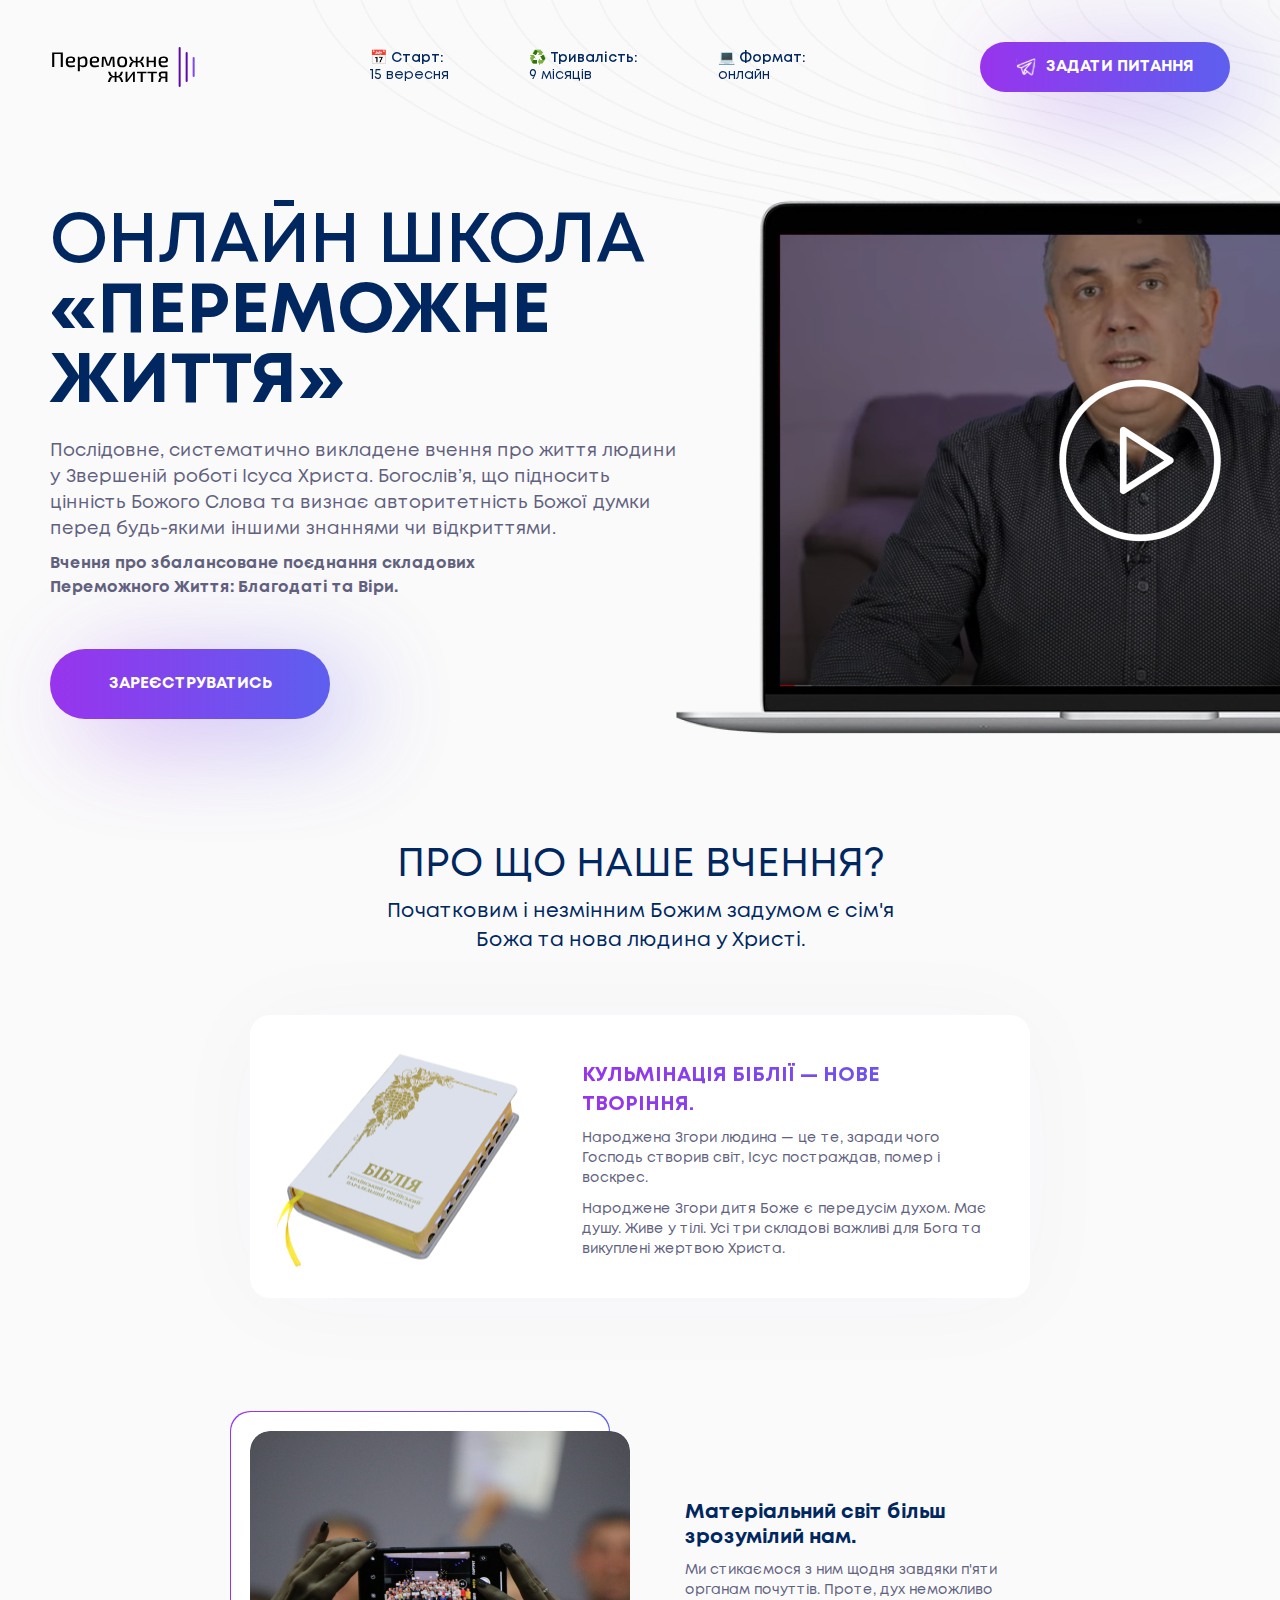
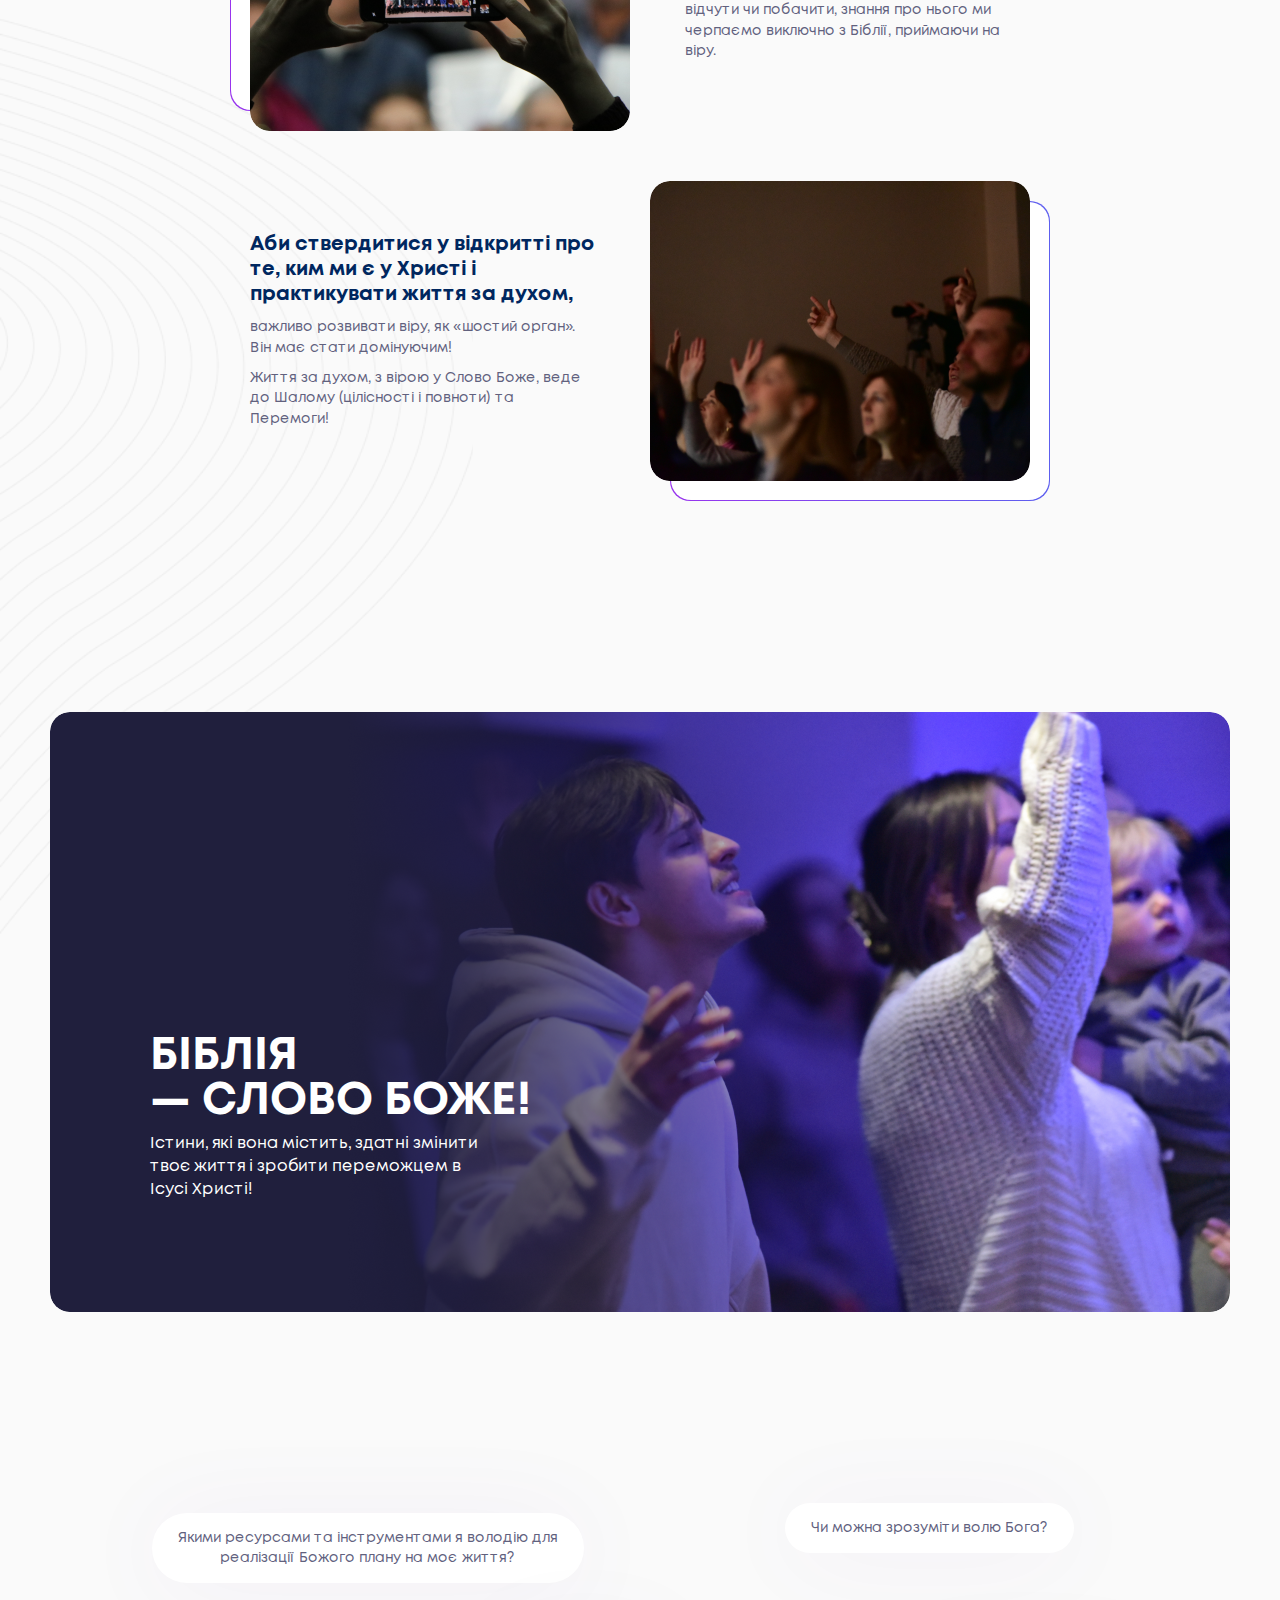
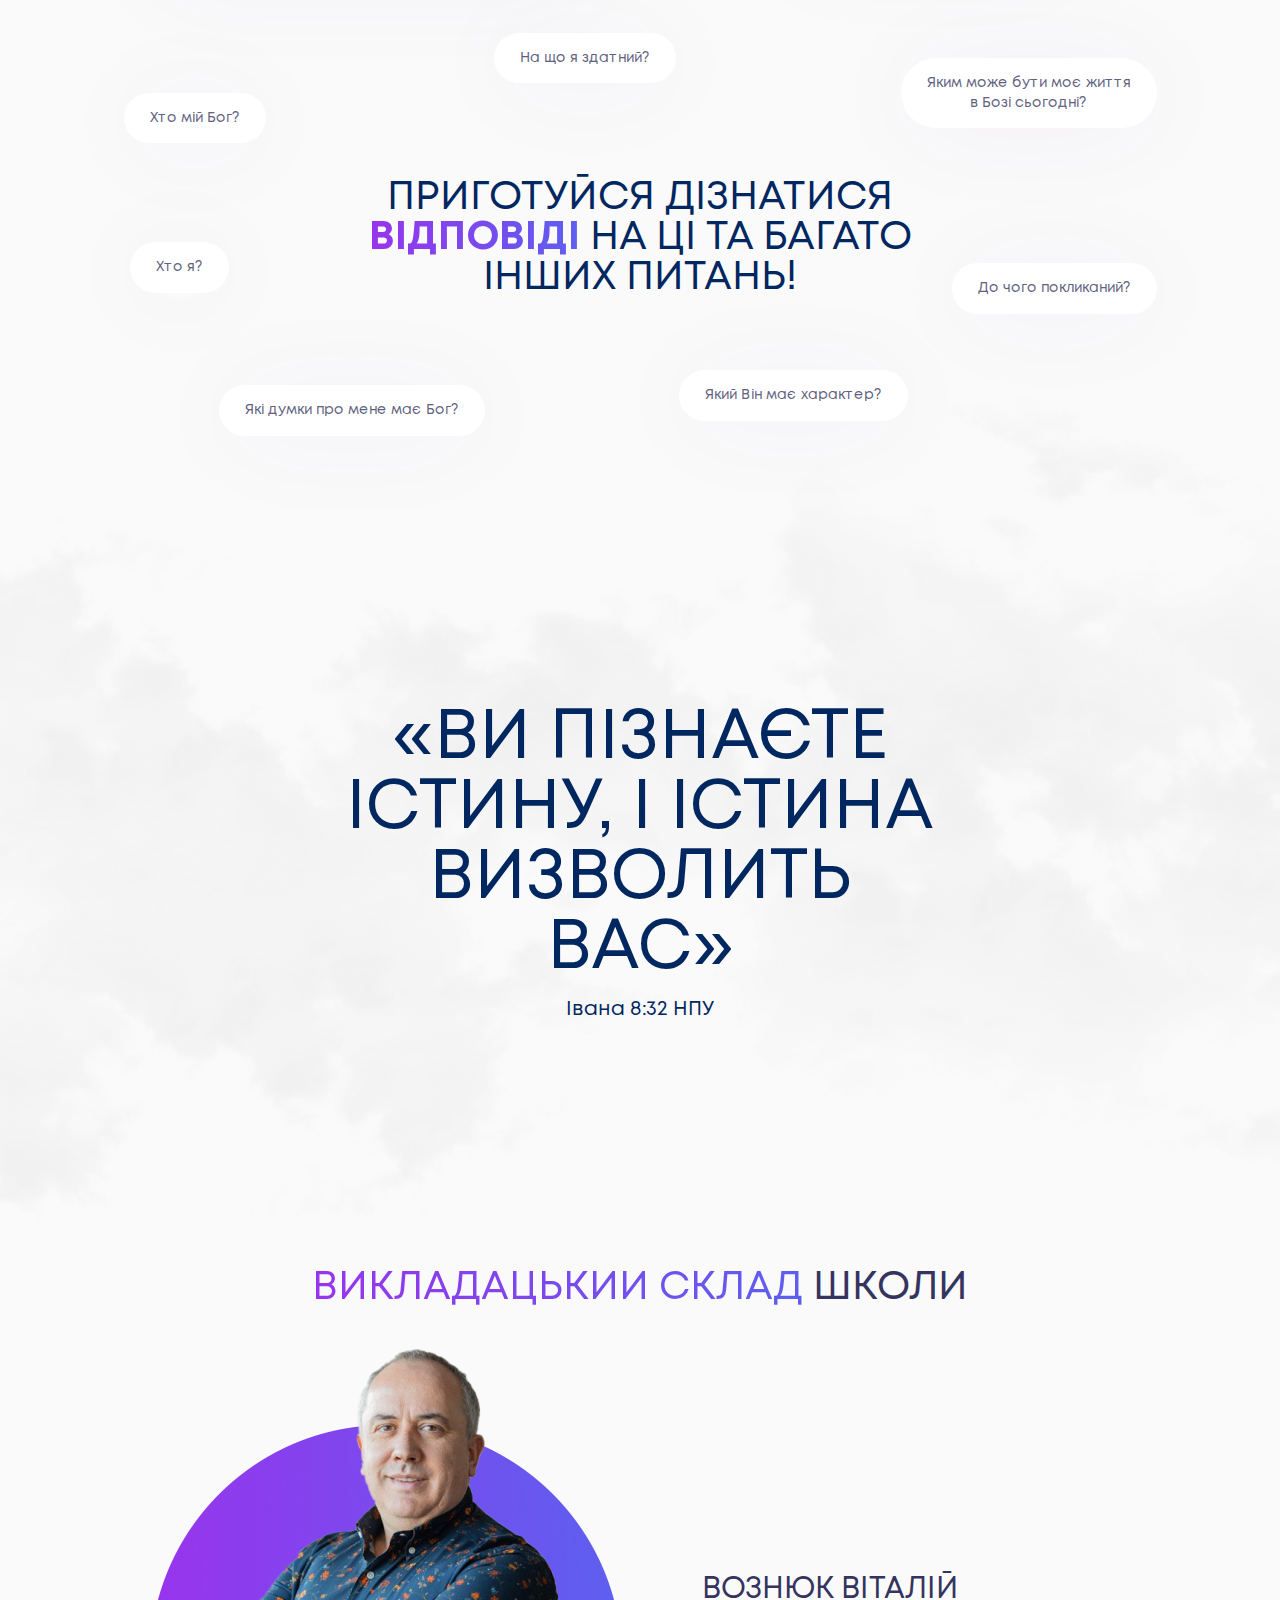
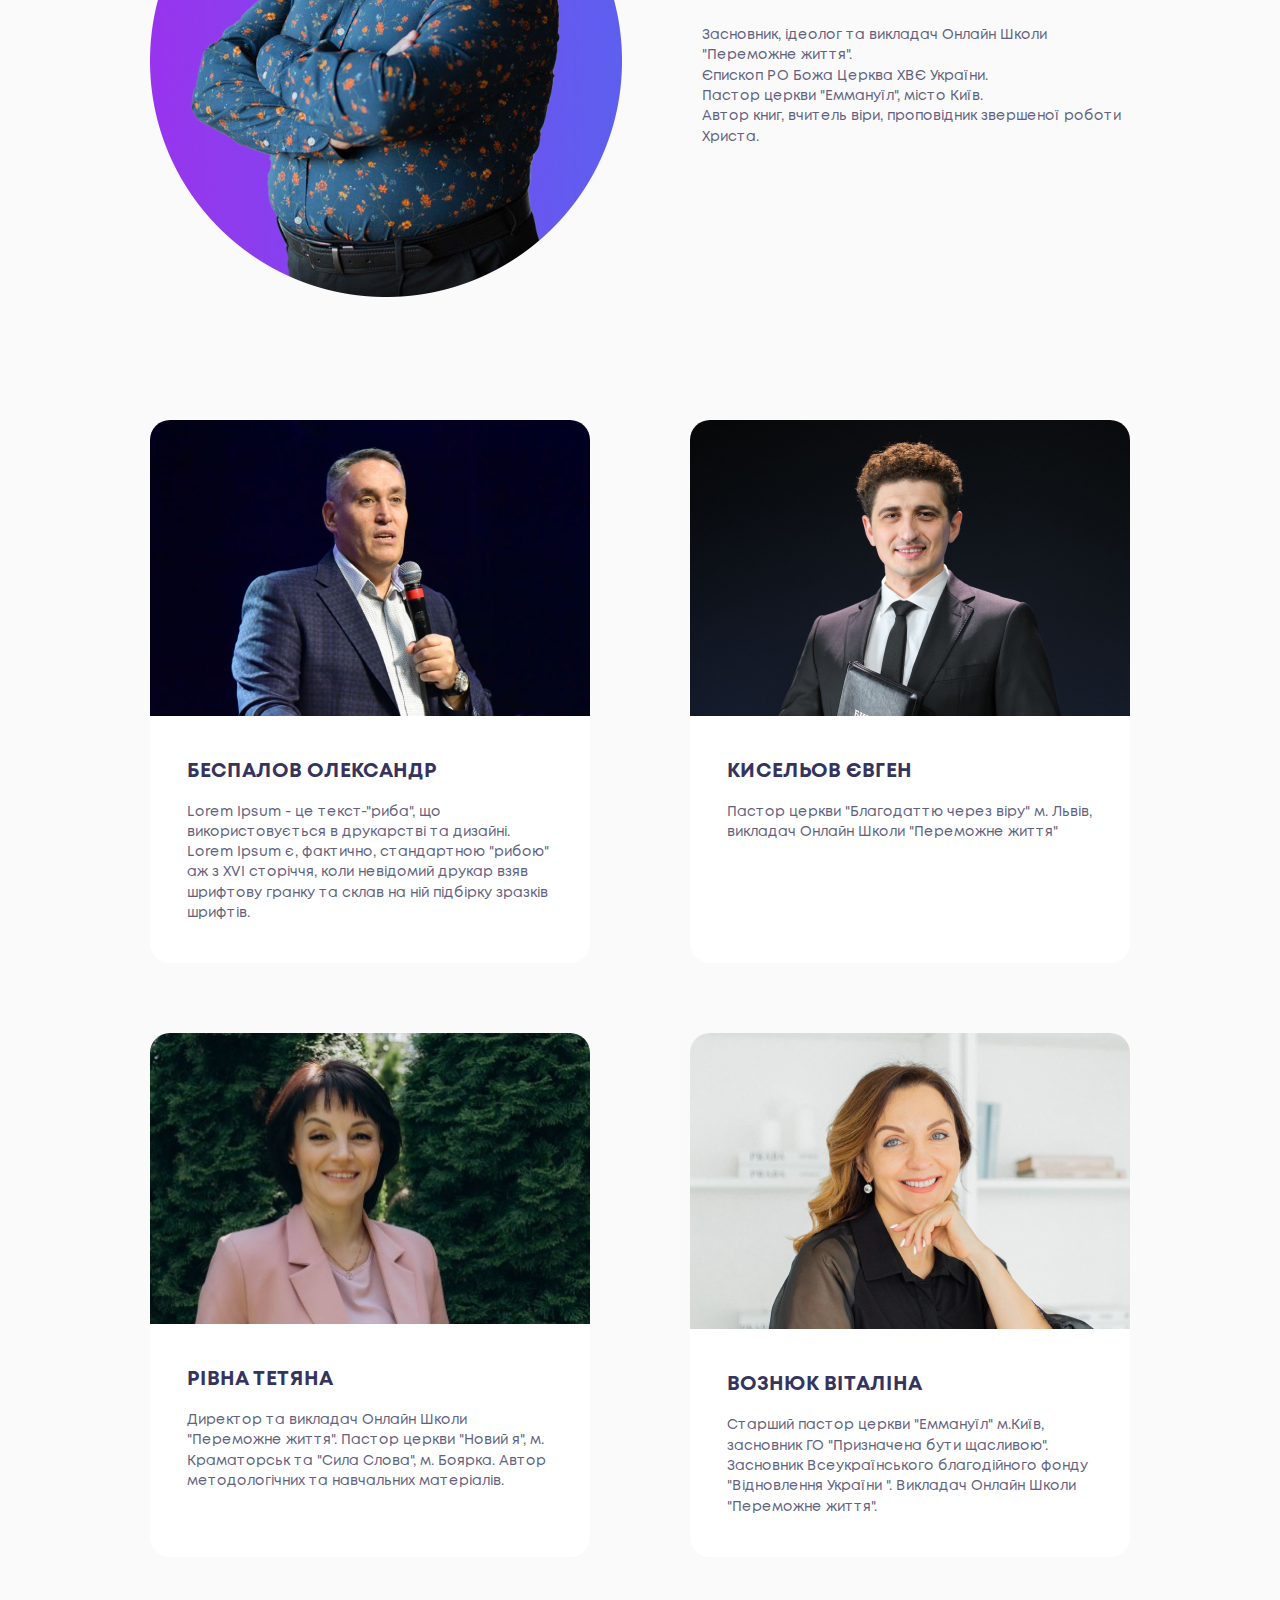
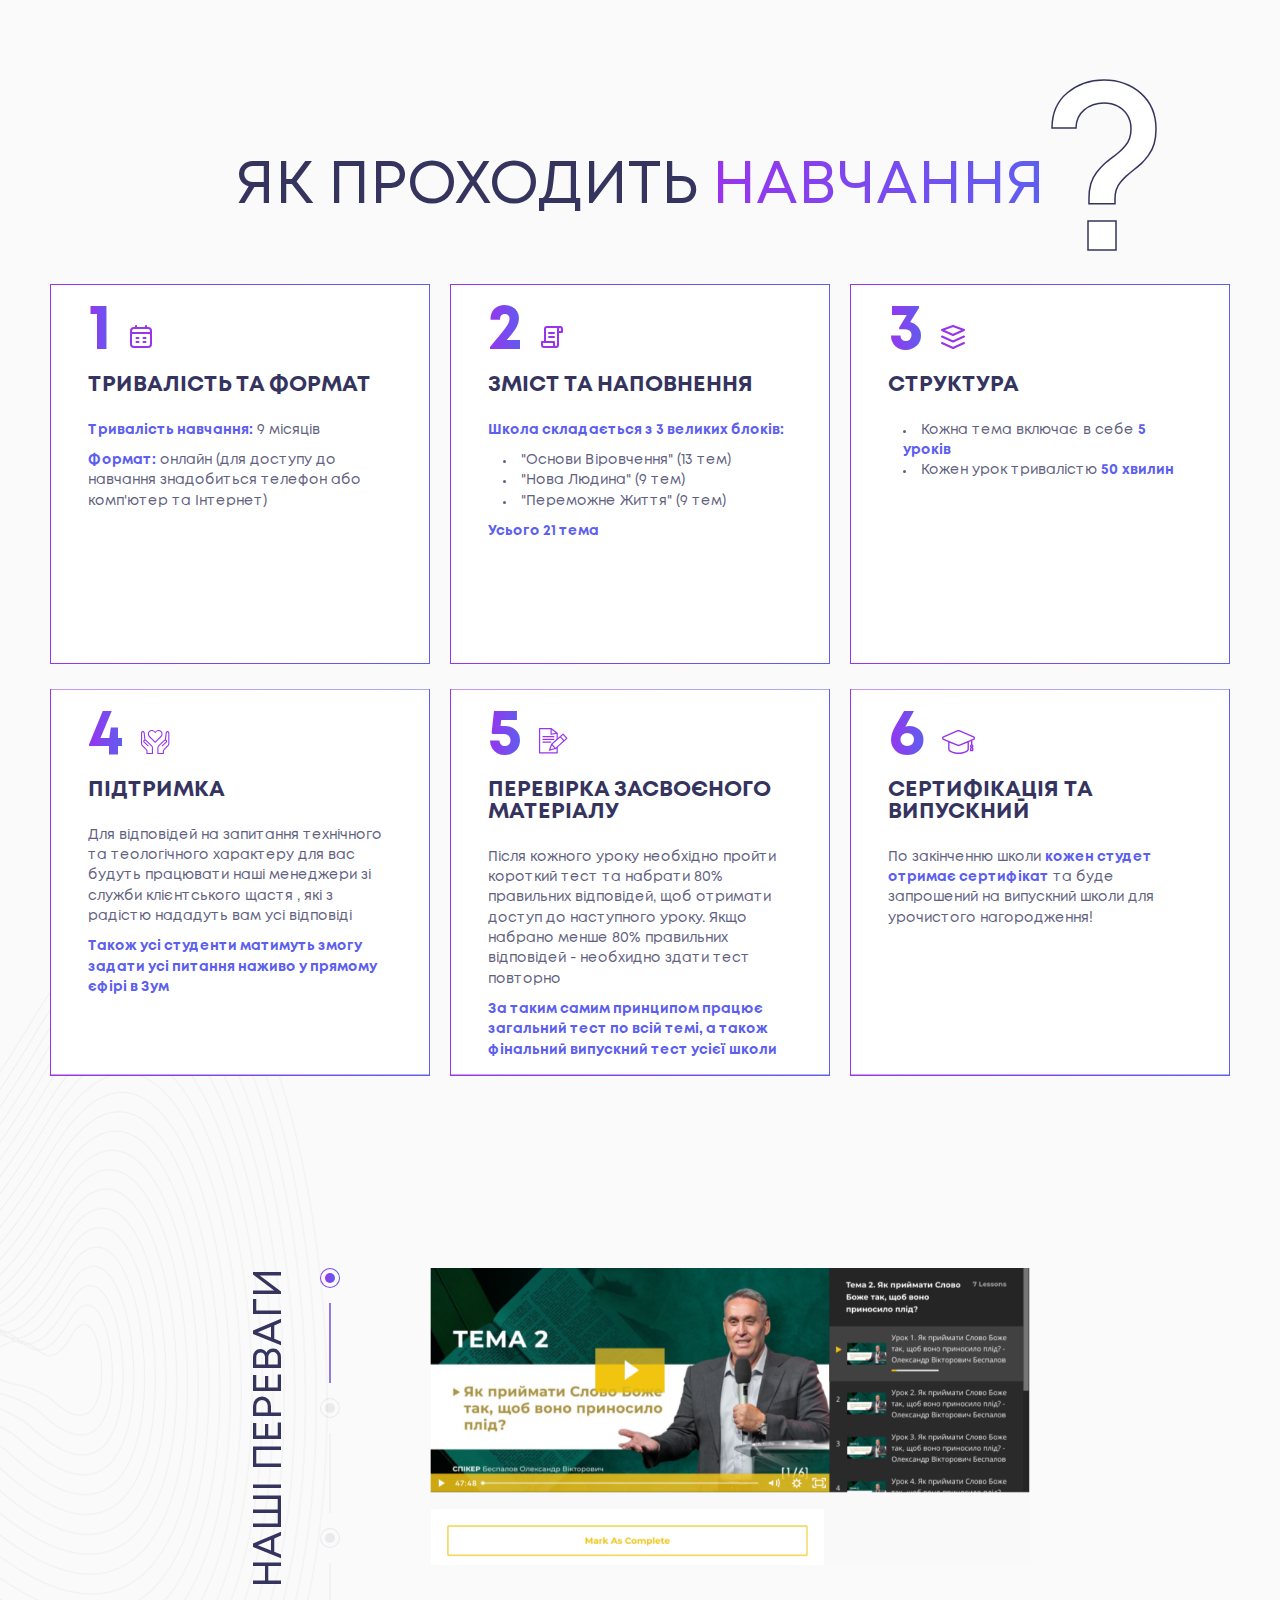
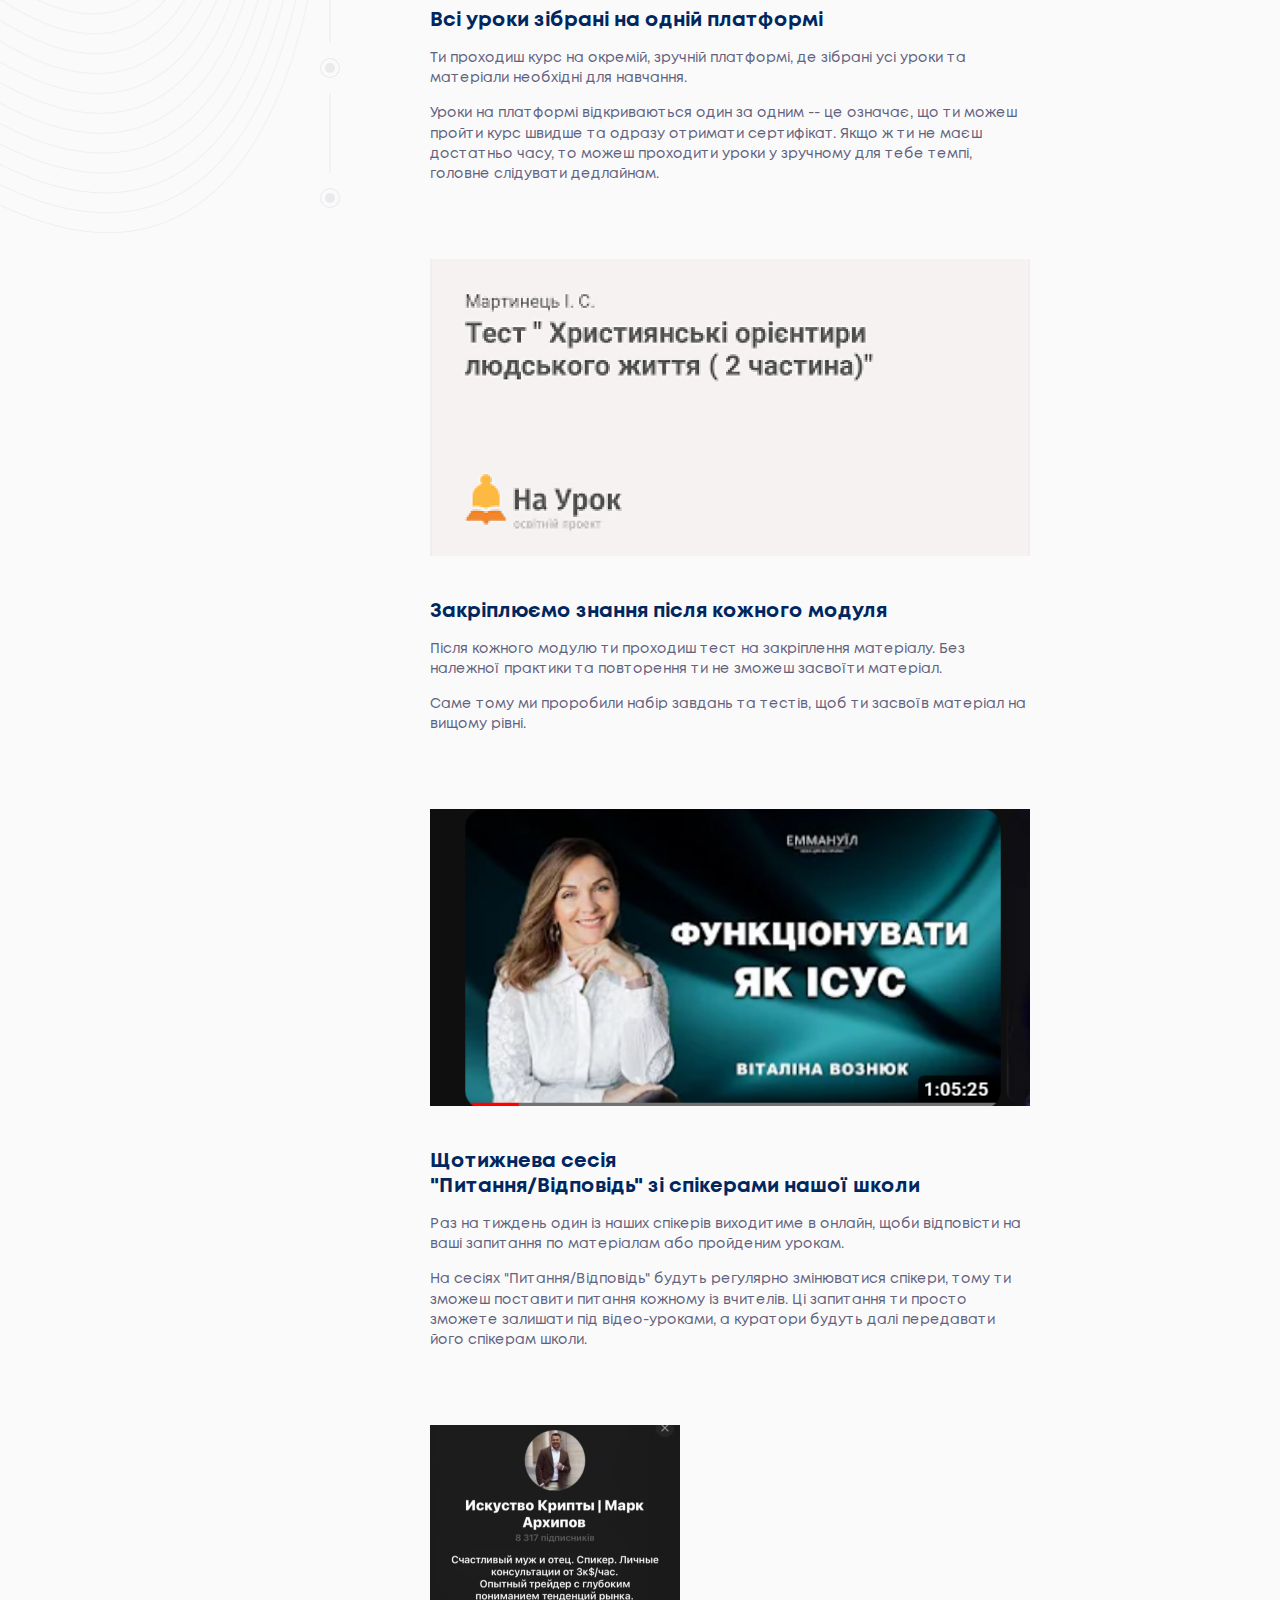
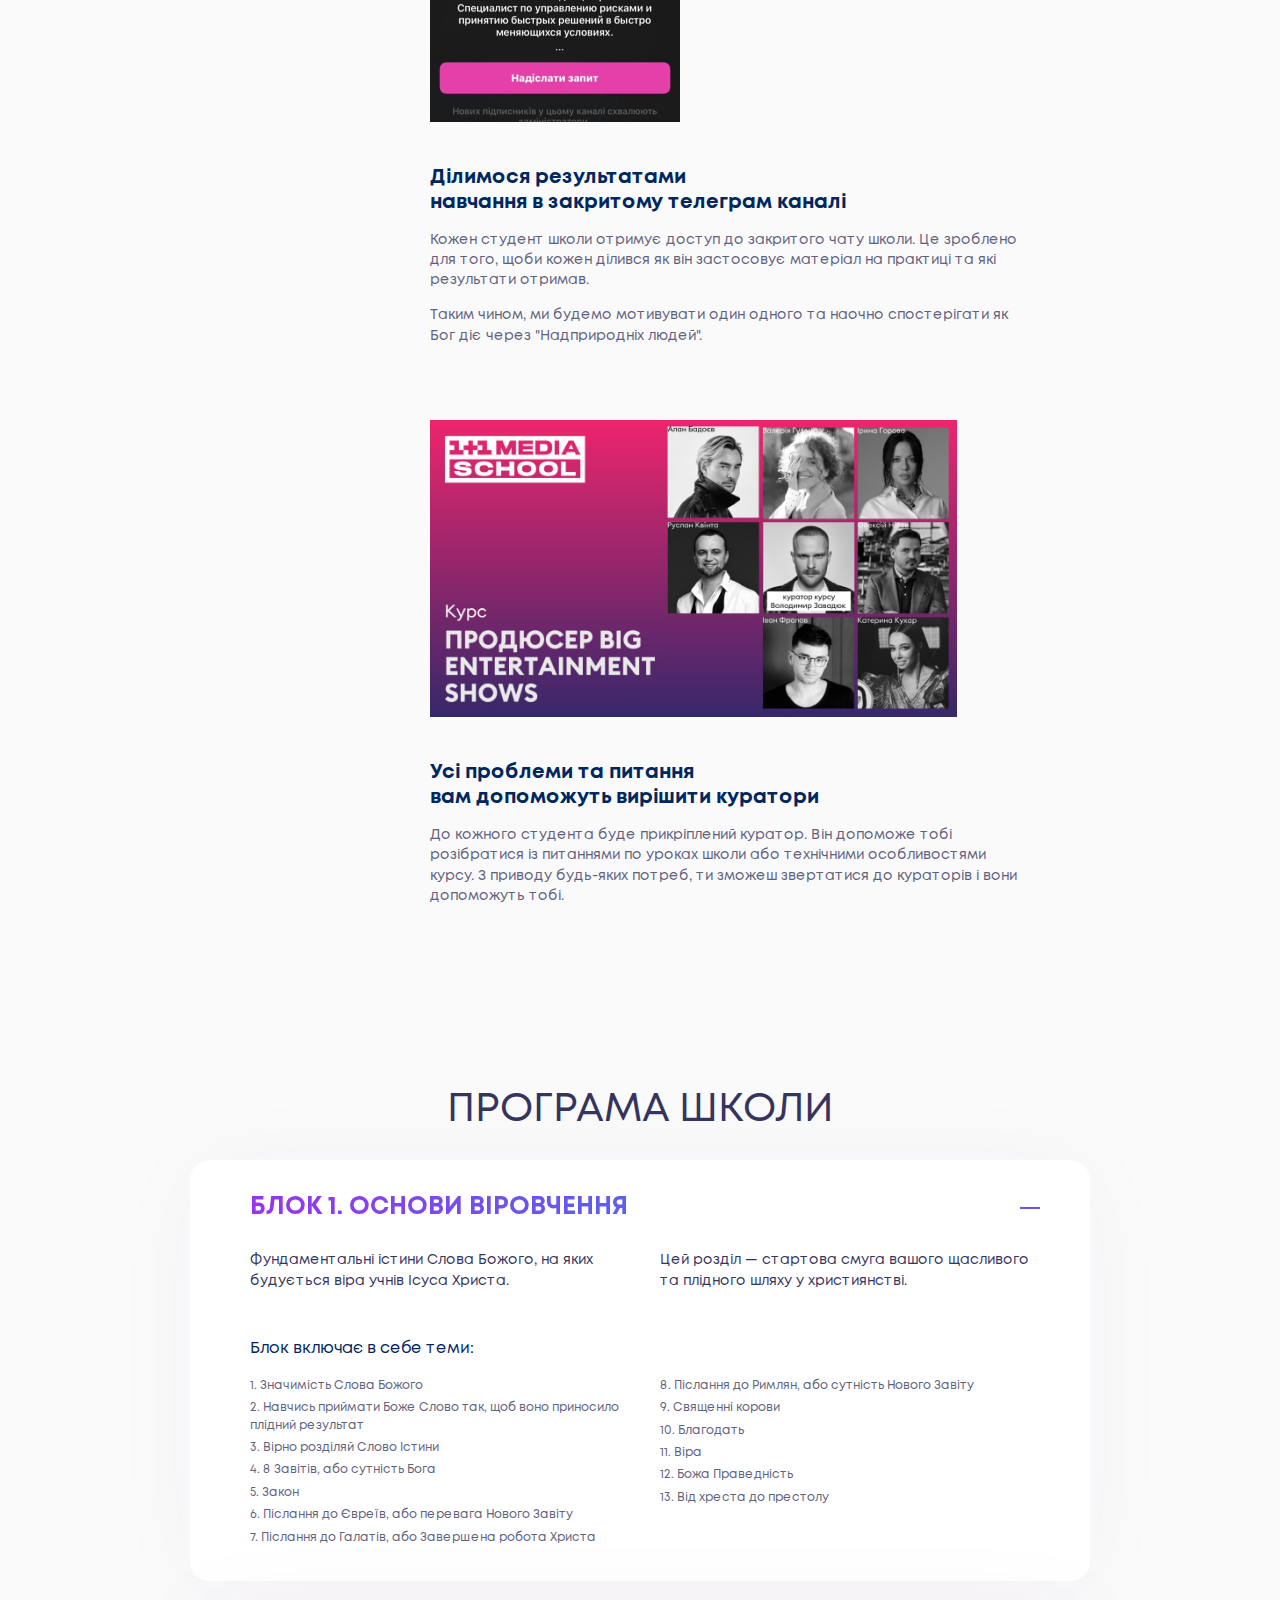
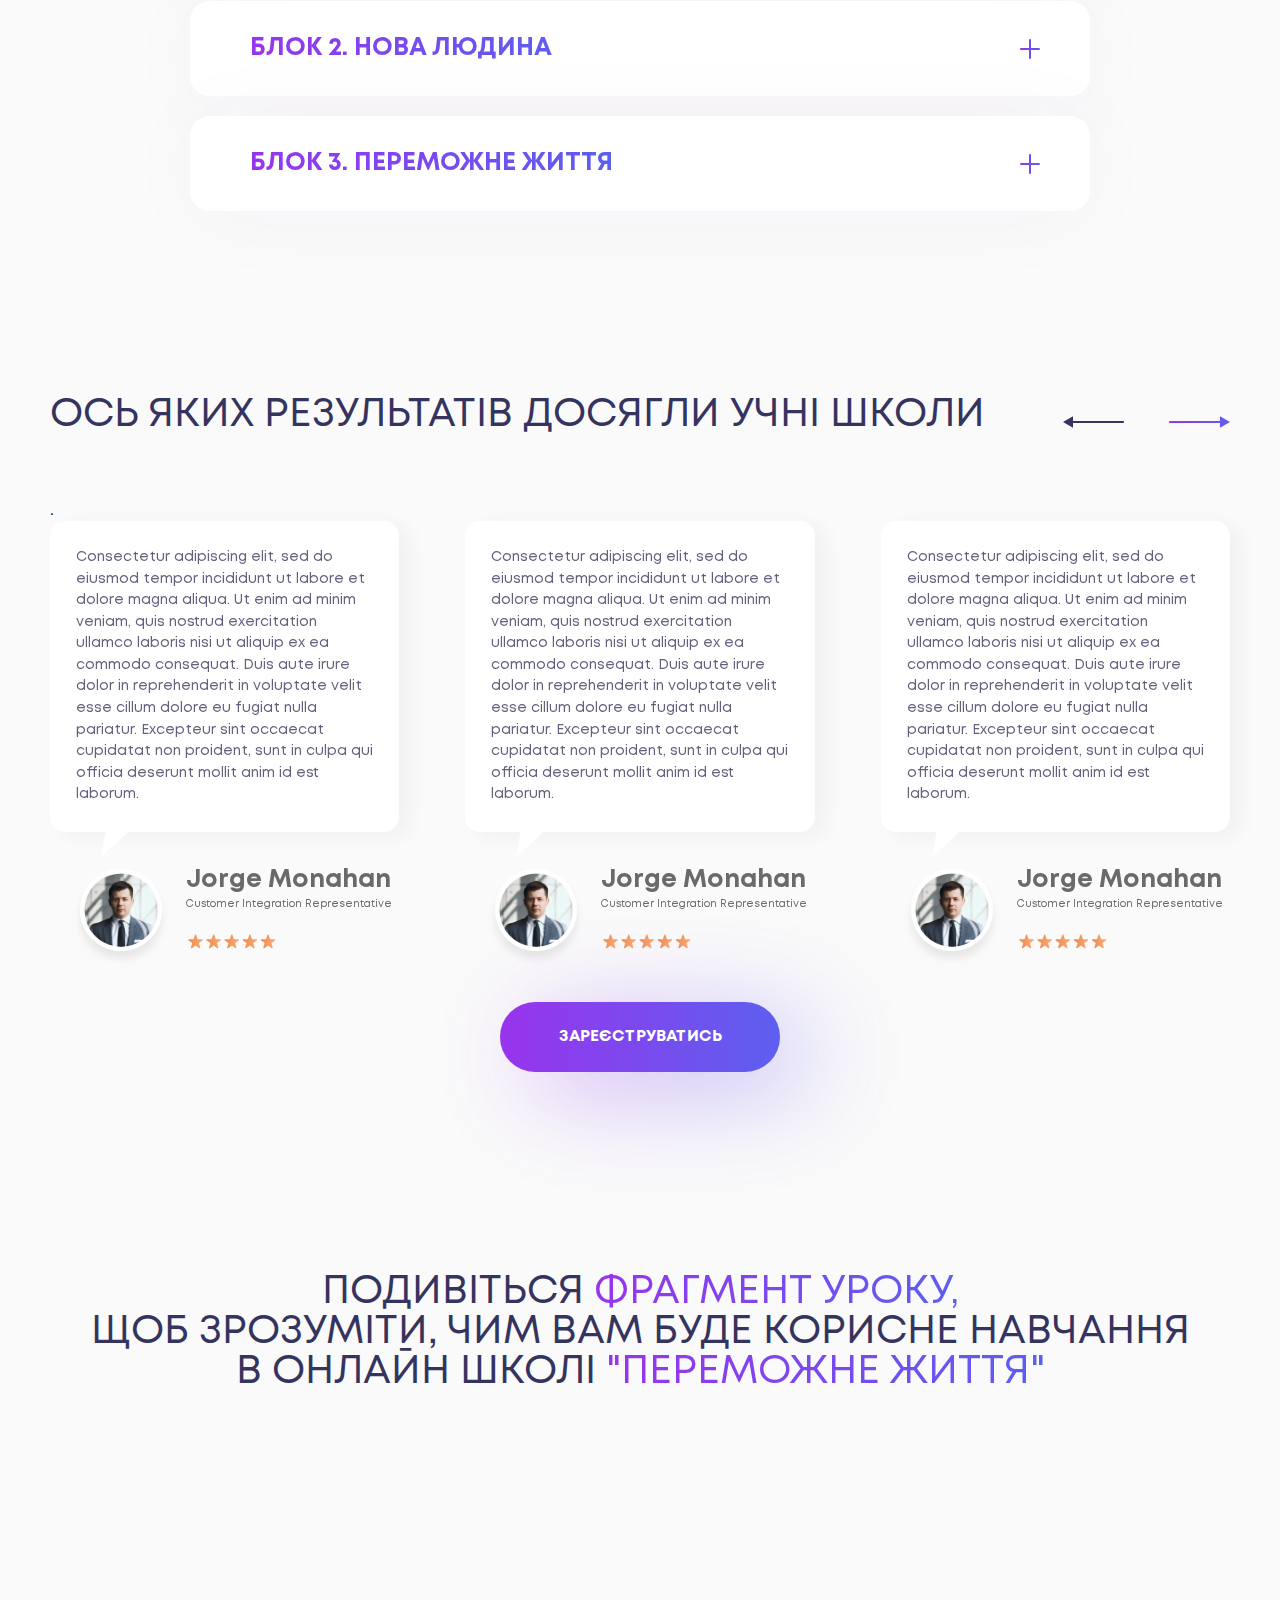
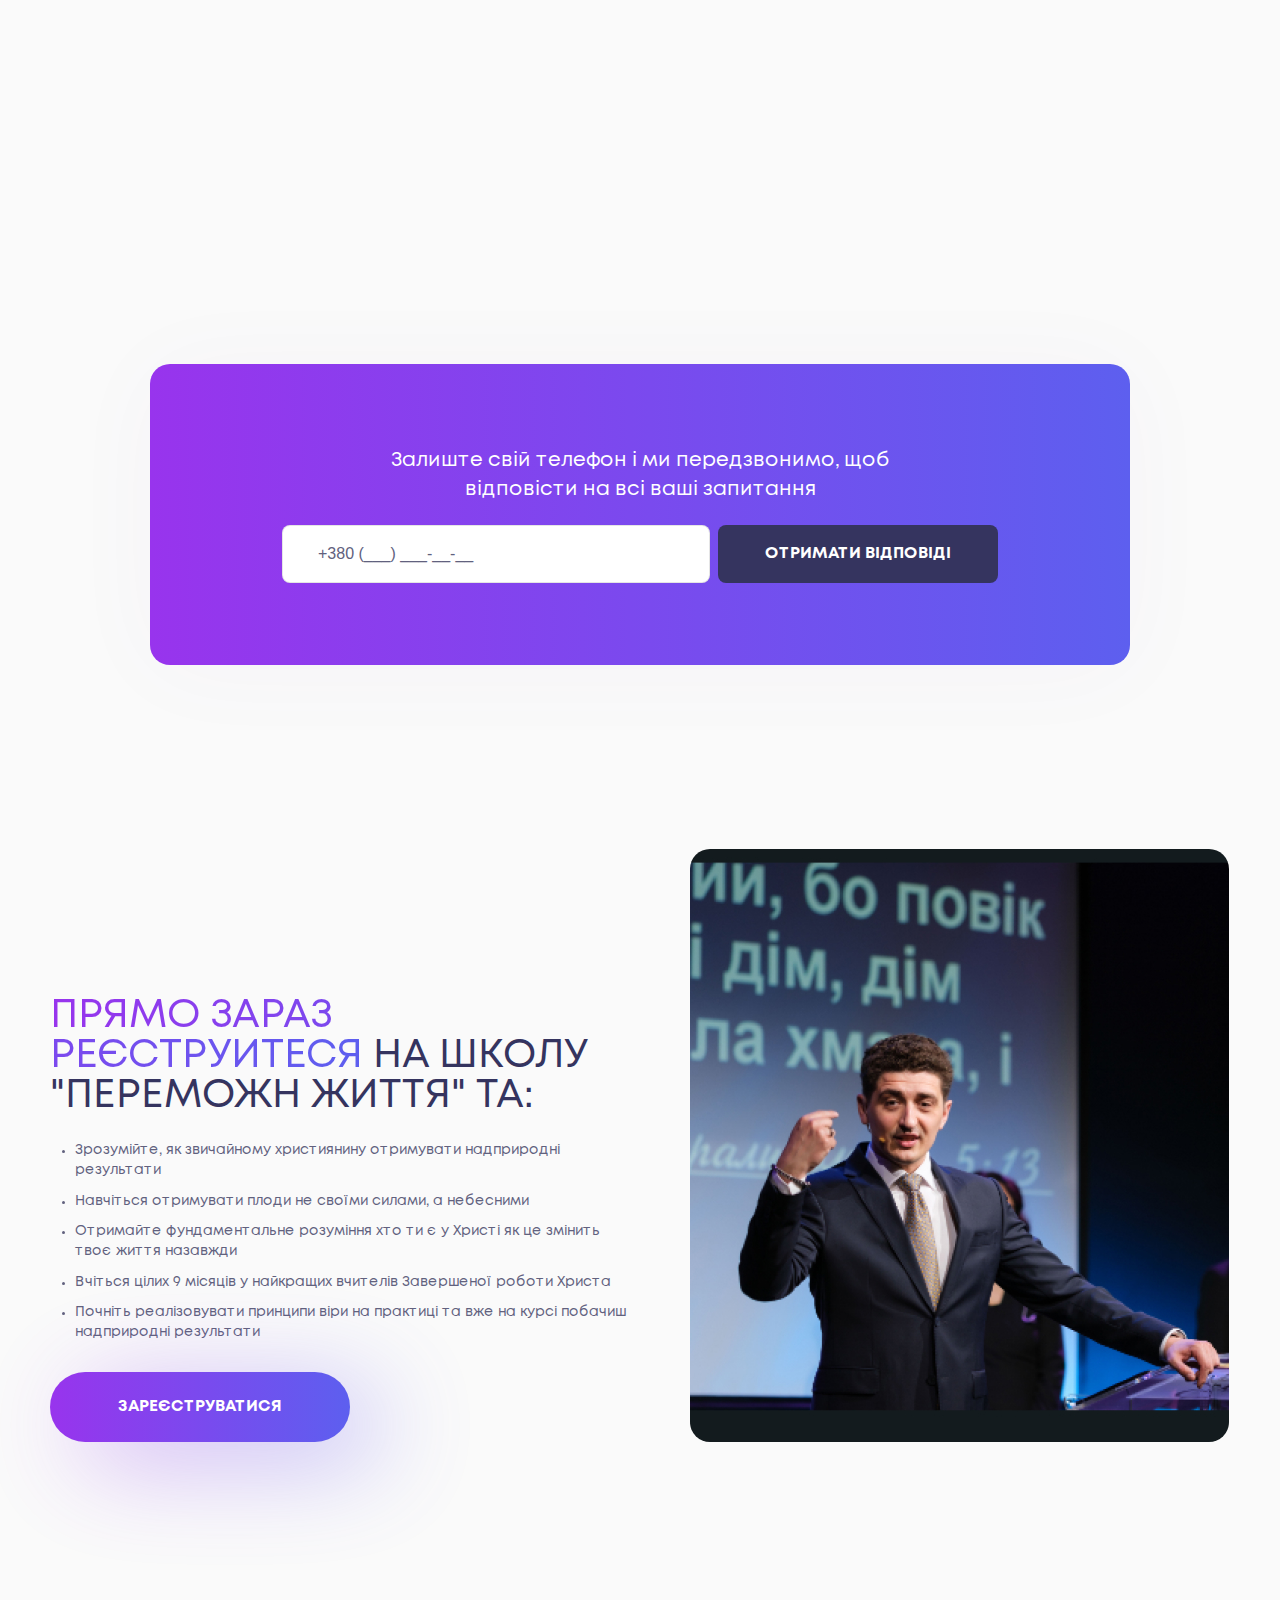
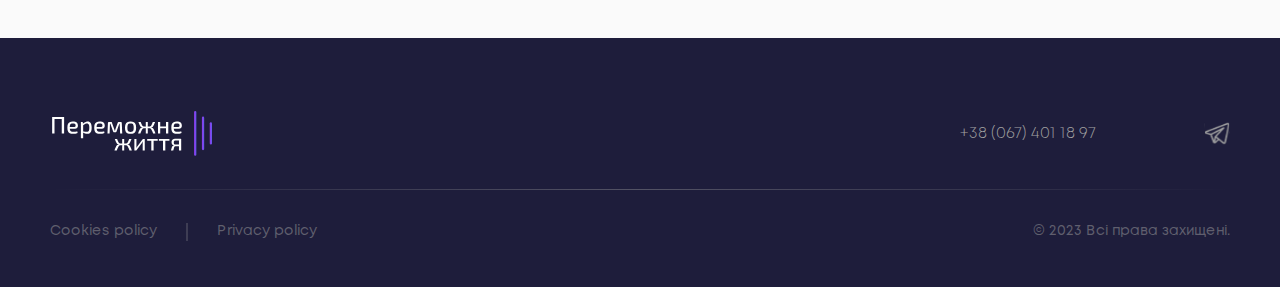
==== commit 9d0ccfba: "edit description block,add modal" ====
--- a/index.html
+++ b/index.html
@@ -53,7 +53,9 @@
               <div class="cover__desc">
                 Вчення про збалансоване поєднання складових Переможного Життя: Благодаті та Віри.
               </div>
-              <button class="cover__btn btn"><p>Зареєструватись</p></button>
+              <button class="cover__btn btn modal__btn" data-modal-src="modal">
+                <p>Зареєструватись</p>
+              </button>
             </div>
             <div class="cover__img"><img src="./img/cover/img.png" alt="" /></div>
           </div>
@@ -297,27 +299,124 @@
     </section> -->
 
     <section class="description">
-      <div class="description__decor"></div>
+      <div class="description__decor"><img src="./img/decor/3.png" alt="" /></div>
       <div class="container">
         <div class="description__wrapper">
-          <div class="description__content">
-            <div class="description__title-block">
-              <div class="description__dec">?</div>
-              <div class="description__title title title--fz-60">
-                Як проходить <span>курс</span>
-              </div>
-            </div>
-            <div class="description__img"><img src="./img/description/img.jpg" alt="" /></div>
-          </div>
-          <ol class="description__list">
-            <li class="description__list-i">Курс проходить онлайн</li>
-            <li class="description__list-i">Він триває 9 місяців</li>
-            <li class="description__list-i">Курс поділений на 26 модулів</li>
-            <li class="description__list-i">В кожному модулі по 5 уроків</li>
-            <li class="description__list-i">Тривалість одного уроку - 50 хв</li>
-            <li class="description__list-i">Наприкінці курсу ви проходите фінальний екзамен</li>
-            <li class="description__list-i">В кінці курсу отримуєте сертифікат</li>
-          </ol>
+          <div class="description__title title title--fz-60">
+            Як проходить <span>НАВЧАННЯ</span>
+            <div class="description__title-dec">?</div>
+          </div>
+
+          <div class="description__items">
+            <div class="description__item">
+              <div class="description__item-header">
+                <div class="description__item-num">1</div>
+                <div class="description__item-icon">
+                  <img src="./img/description/items/1.svg" alt="" />
+                </div>
+              </div>
+              <div class="description__item-title">ТРИВАЛІСТЬ ТА ФОРМАТ</div>
+              <div class="description__item-text">
+                <p><span>Тривалість навчання:</span> 9 місяців</p>
+                <p>
+                  <span>Формат:</span> онлайн (для доступу до навчання знадобиться телефон або
+                  комп'ютер та Інтернет)
+                </p>
+              </div>
+            </div>
+            <div class="description__item">
+              <div class="description__item-header">
+                <div class="description__item-num">2</div>
+                <div class="description__item-icon">
+                  <img src="./img/description/items/2.svg" alt="" />
+                </div>
+              </div>
+              <div class="description__item-title">ЗМІСТ ТА НАПОВНЕННЯ</div>
+              <div class="description__item-text">
+                <p><span>Школа складається з 3 великих блоків:</span></p>
+                <ul>
+                  <li>"Основи Віровчення" (13 тем)</li>
+                  <li>"Нова Людина" (9 тем)</li>
+                  <li>"Переможне Життя" (9 тем)</li>
+                </ul>
+                <p><span>Усього 21 тема</span></p>
+              </div>
+            </div>
+            <div class="description__item">
+              <div class="description__item-header">
+                <div class="description__item-num">3</div>
+                <div class="description__item-icon">
+                  <img src="./img/description/items/3.svg" alt="" />
+                </div>
+              </div>
+              <div class="description__item-title">СТРУКТУРА</div>
+              <div class="description__item-text">
+                <ul>
+                  <li>Кожна тема включає в себе <span>5 уроків</span></li>
+                  <li>Кожен урок тривалістю <span>50 хвилин</span></li>
+                </ul>
+              </div>
+            </div>
+            <div class="description__item">
+              <div class="description__item-header">
+                <div class="description__item-num">4</div>
+                <div class="description__item-icon">
+                  <img src="./img/description/items/4.svg" alt="" />
+                </div>
+              </div>
+              <div class="description__item-title">ПІДТРИМКА</div>
+              <div class="description__item-text">
+                <p>
+                  Для відповідей на запитання технічного та теологічного характеру для вас будуть
+                  працювати наші менеджери зі служби клієнтського щастя , які з радістю нададуть вам
+                  усі відповіді
+                </p>
+                <p>
+                  <span
+                    >Також усі студенти матимуть змогу задати усі питання наживо у прямому єфірі в
+                    Зум</span
+                  >
+                </p>
+              </div>
+            </div>
+            <div class="description__item">
+              <div class="description__item-header">
+                <div class="description__item-num">5</div>
+                <div class="description__item-icon">
+                  <img src="./img/description/items/5.svg" alt="" />
+                </div>
+              </div>
+              <div class="description__item-title">ПЕРЕВІРКА ЗАСВОЄНОГО МАТЕРІАЛУ</div>
+              <div class="description__item-text">
+                <p>
+                  Після кожного уроку необхідно пройти короткий тест та набрати 80% правильних
+                  відповідей, щоб отримати доступ до наступного уроку. Якщо набрано менше 80%
+                  правильних відповідей - необхидно здати тест повторно
+                </p>
+                <p>
+                  <span
+                    >За таким самим принципом працює загальний тест по всій темі, а також фінальний
+                    випускний тест усієї школи</span
+                  >
+                </p>
+              </div>
+            </div>
+            <div class="description__item">
+              <div class="description__item-header">
+                <div class="description__item-num">6</div>
+                <div class="description__item-icon">
+                  <img src="./img/description/items/6.svg" alt="" />
+                </div>
+              </div>
+              <div class="description__item-title">СЕРТИФІКАЦІЯ та ВИПУСКНИЙ</div>
+              <div class="description__item-text">
+                <p>
+                  По закінченню школи <span>кожен студет отримає сертифікат</span> та буде
+                  запрошений на випускний школи для урочистого нагородження!
+                </p>
+              </div>
+            </div>
+          </div>
         </div>
       </div>
     </section>
@@ -436,11 +535,11 @@
     <section class="program">
       <div class="container">
         <div class="program__wrapper">
-          <div class="program__title title">ПРОГРАМА КУРСУ</div>
+          <div class="program__title title">ПРОГРАМА ШКОЛИ</div>
           <div class="program__items">
             <div class="program__item" data-acordeon-group="one">
               <div class="program__item-header">
-                <div class="program__item-header-title">Основи віровчення</div>
+                <div class="program__item-header-title">БЛОК 1. ОСНОВИ ВІРОВЧЕННЯ</div>
                 <button class="program__item-header-btn" data-acordeon-btn></button>
               </div>
               <div class="program__item-body">
@@ -452,99 +551,96 @@
                     Цей розділ — стартова смуга вашого щасливого та плідного шляху у християнстві.
                   </p>
                 </div>
-                <div class="program__item-info-title">Курс включає в себе теми:</div>
+                <div class="program__item-info-title">Блок включає в себе теми:</div>
                 <div class="program__item-info">
                   <ul>
-                    <li>Навчись приймати Слово Боже так, щоб Воно приносило плідний результат</li>
-                    <li>Вірно розділяй Слово Істини</li>
+                    <li>1. Значимість Слова Божого</li>
                     <li>
-                      Пізнання природи і якостей Бога. Розуміння мотивів, волі та характеру
-                      Триєдиного Бога.
+                      2. Навчись приймати Боже Слово так, щоб воно приносило плідний результат
                     </li>
-                    <li>8 Заповітів: їх зміст, мета, наслідки для людства.</li>
-                    <li>Усвідомлення різниці між Старим і Новим Заповітом</li>
+                    <li>3. Вірно розділяй Слово Істини</li>
+                    <li>4. 8 Завітів, або сутність Бога</li>
+                    <li>5. Закон</li>
+                    <li>6. Післання до Євреїв, або перевага Нового Завіту</li>
+                    <li>7. Післання до Галатів, або Завершена робота Христа</li>
                   </ul>
                   <ul>
-                    <li>Закон: його місія, вплив на церкву та суспільство</li>
-                    <li>Христос і Закон.</li>
-                    <li>Перевага Нового Заповіту</li>
-                    <li>Завершена робота Ісуса Христа</li>
-                    <li>Суть Євангелія</li>
-                    <li>Розбір «Священних корів», тобто хибних доктрин та догматів.</li>
+                    <li>8. Післання до Римлян, або сутність Нового Завіту</li>
+                    <li>9. Священні корови</li>
+                    <li>10. Благодать</li>
+                    <li>11. Віра</li>
+                    <li>12. Божа Праведність</li>
+                    <li>13. Від хреста до престолу</li>
                   </ul>
                 </div>
               </div>
             </div>
             <div class="program__item" data-acordeon-group="one">
               <div class="program__item-header">
-                <div class="program__item-header-title">Нова людина</div>
+                <div class="program__item-header-title">БЛОК 2. НОВА ЛЮДИНА</div>
                 <button class="program__item-header-btn" data-acordeon-btn></button>
               </div>
               <div class="program__item-body">
                 <div class="program__item-info">
                   <p>
-                    Фундаментальні істини Слова Божого, на яких будується віра учнів Ісуса Христа.
-                  </p>
-                  <p>
-                    Цей розділ — стартова смуга вашого щасливого та плідного шляху у християнстві.
-                  </p>
-                </div>
-                <div class="program__item-info-title">Курс включає в себе теми:</div>
+                    Систематичне вчення про народжену Згори людину. Сприйняття себе і світу у
+                    розрізі Звершеної роботи Ісуса Христа.
+                  </p>
+                  <p>
+                    Відкриття про Божественний характер і здібності, які отримує людина, віруюча в
+                    замісну жертву Христа.
+                  </p>
+                  <p>Розуміння обраності, положення і влади у духовному світі.</p>
+                </div>
+                <div class="program__item-info-title">Блок включає в себе теми:</div>
                 <div class="program__item-info">
                   <ul>
-                    <li>Навчись приймати Слово Боже так, щоб Воно приносило плідний результат</li>
-                    <li>Вірно розділяй Слово Істини</li>
-                    <li>
-                      Пізнання природи і якостей Бога. Розуміння мотивів, волі та характеру
-                      Триєдиного Бога.
-                    </li>
-                    <li>8 Заповітів: їх зміст, мета, наслідки для людства.</li>
-                    <li>Усвідомлення різниці між Старим і Новим Заповітом</li>
+                    <li>1. Дух, Душа і Тіло</li>
+                    <li>2. Нова Людина</li>
+                    <li>3. Оновлення Розуму</li>
+                    <li>4. Дух Святий (сутність, роль)</li>
+                    <li>5. Дух Святий (плоди, дари)</li>
                   </ul>
                   <ul>
-                    <li>Закон: його місія, вплив на церкву та суспільство</li>
-                    <li>Христос і Закон.</li>
-                    <li>Перевага Нового Заповіту</li>
-                    <li>Завершена робота Ісуса Христа</li>
-                    <li>Суть Євангелія</li>
-                    <li>Розбір «Священних корів», тобто хибних доктрин та догматів.</li>
+                    <li>6. Дух Святий (сповнення та керівництво)</li>
+                    <li>7. Відносини з Богом</li>
+                    <li>8. Молитва Нового Завіту у викупній площині</li>
+                    <li>9. Сутність Поклоніння</li>
                   </ul>
                 </div>
               </div>
             </div>
             <div class="program__item" data-acordeon-group="one">
               <div class="program__item-header">
-                <div class="program__item-header-title">Переможне життя</div>
+                <div class="program__item-header-title">БЛОК 3. ПЕРЕМОЖНЕ ЖИТТЯ</div>
                 <button class="program__item-header-btn" data-acordeon-btn></button>
               </div>
               <div class="program__item-body">
                 <div class="program__item-info">
-                  <p>
-                    Фундаментальні істини Слова Божого, на яких будується віра учнів Ісуса Христа.
-                  </p>
-                  <p>
-                    Цей розділ — стартова смуга вашого щасливого та плідного шляху у християнстві.
-                  </p>
-                </div>
-                <div class="program__item-info-title">Курс включає в себе теми:</div>
+                  <p>Кульмінаційний етап навчання.</p>
+                  <p>
+                    Оснащення учнів практичним знанням про вплив Слова Божого на кожну сферу життя.
+                  </p>
+                  <p>Ствердження у вірі, шляхом піднесення авторитету Божого Слова.</p>
+                  <p>
+                    Можливості застосування отриманих знань у щоденних викликах сучасного
+                    християнина.
+                  </p>
+                </div>
+                <div class="program__item-info-title">Блок включає такі теми:</div>
                 <div class="program__item-info">
                   <ul>
-                    <li>Навчись приймати Слово Боже так, щоб Воно приносило плідний результат</li>
-                    <li>Вірно розділяй Слово Істини</li>
-                    <li>
-                      Пізнання природи і якостей Бога. Розуміння мотивів, волі та характеру
-                      Триєдиного Бога.
-                    </li>
-                    <li>8 Заповітів: їх зміст, мета, наслідки для людства.</li>
-                    <li>Усвідомлення різниці між Старим і Новим Заповітом</li>
+                    <li>1. Функціонування Царства Божого</li>
+                    <li>2. Концепція життєвого призначення</li>
+                    <li>3. Воля Божа: Процвітання</li>
+                    <li>4. Воля Божа: Зцілення</li>
+                    <li>5. Воля Божа: Щасливе Подружжя</li>
                   </ul>
                   <ul>
-                    <li>Закон: його місія, вплив на церкву та суспільство</li>
-                    <li>Христос і Закон.</li>
-                    <li>Перевага Нового Заповіту</li>
-                    <li>Завершена робота Ісуса Христа</li>
-                    <li>Суть Євангелія</li>
-                    <li>Розбір «Священних корів», тобто хибних доктрин та догматів.</li>
+                    <li>6. Воля Божа: Вплив</li>
+                    <li>7. Влада Віруючого</li>
+                    <li>8. Перемога над страхом смерті</li>
+                    <li>9. Переможне Життя</li>
                   </ul>
                 </div>
               </div>
@@ -727,7 +823,9 @@
               </div>
             </div>
           </div>
-          <button class="feedback__btn btn"><p>Зареєструватись</p></button>
+          <button class="feedback__btn btn modal__btn" data-modal-src="modal">
+            <p>Зареєструватись</p>
+          </button>
         </div>
       </div>
     </section>
@@ -736,9 +834,9 @@
       <div class="container">
         <div class="video__wrapper">
           <div class="video__title title">
-            Подивіться <span>фрагмент курсу,</span> <br />
-            щоб зрозуміти чим вам буде <span>корисний курс</span> <br />
-            "Надприродня людина"
+            Подивіться <span>фрагмент УРОКУ,</span> <br />
+            щоб зрозуміти, ЧИМ ВАМ БУДЕ КОРИСНЕ НАВЧАННЯ В ОНЛАЙН ШКОЛІ
+            <span>"ПЕРЕМОЖНЕ ЖИТТЯ"</span>
           </div>
           <div class="video__iframe">
             <iframe
@@ -760,8 +858,7 @@
       <div class="container">
         <form class="callback__wrapper form-send" action="/" method="post">
           <div class="callback__title">
-            Залиш свій телефон і ми <br />
-            передзвонимо, щоб відповісти на всі твої запитання
+            Залиште свій телефон і ми передзвонимо, щоб відповісти на всі ваші запитання
           </div>
           <div class="callback__content">
             <input
@@ -771,7 +868,9 @@
               name="phone"
               placeholder="+380 (___) ___-__-__"
             />
-            <button class="callback__btn">отримати вiдповiдi</button>
+            <button class="callback__btn modal__btn" data-modal-src="modal">
+              отримати вiдповiдi
+            </button>
           </div>
         </form>
       </div>
@@ -782,42 +881,30 @@
         <div class="course__wrapper">
           <div class="course__content">
             <div class="course__title title">
-              <span>Записуйся</span> <br />
-              на курс "Надприродня людина"
+              <span>ПРЯМО ЗАРАЗ РЕЄСТРУЙТЕСЯ</span> НА ШКОЛУ "ПЕРЕМОЖН ЖИТТЯ" та:
             </div>
             <ul class="course__list">
               <li class="course__list-i">
-                Зрозумій як звичайному християнину отримувати надприродні результати
+                Зрозумійте, як звичайному християнину отримувати надприродні результати
               </li>
-              <li class="course__list-i">Навчись отримувати плоди не своїми силами, а небесними</li>
               <li class="course__list-i">
-                Отримай фундаментальне розуміння хто ти є у Христі як це змінить твоє життя назавжди
+                Навчіться отримувати плоди не своїми силами, а небесними
               </li>
-              <li class="course__list-i">Цілих 9 місяців вчись у найкращих вчителів благодаті</li>
               <li class="course__list-i">
-                Почни реалізувати принципи віри на практиці та вже на курсі побачиш надприродні
+                Отримайте фундаментальне розуміння хто ти є у Христі як це змінить твоє життя
+                назавжди
+              </li>
+              <li class="course__list-i">
+                Вчіться цілих 9 місяців у найкращих вчителів Завершеної роботи Христа
+              </li>
+              <li class="course__list-i">
+                Почніть реалізовувати принципи віри на практиці та вже на курсі побачиш надприродні
                 результати
               </li>
             </ul>
-            <form class="course__form form-send" action="/" method="post">
-              <div class="course__inputs">
-                <input
-                  required
-                  type="tel"
-                  placeholder="Напиши номер телефону"
-                  name="phone"
-                  class="course__input tel-valid"
-                />
-                <input
-                  type="text"
-                  required
-                  placeholder="Як тебе звати?"
-                  name="name"
-                  class="course__input"
-                />
-              </div>
-              <button class="course__btn btn"><p>Зателефонуйте мені</p></button>
-            </form>
+            <button class="course__btn btn modal__btn" data-modal-src="modal">
+              <p>ЗАРЕЄСТРУВАТИСЯ</p>
+            </button>
           </div>
           <div class="course__img"><img src="./img/course/img.jpg" alt="" /></div>
         </div>
@@ -831,32 +918,90 @@
             <div class="footer__logo"><img src="./img/logo-dark.svg" alt="" /></div>
             <div class="footer__contacts">
               <div class="footer__contacts-links">
-                <a href="tel:+38(098)5673322" class="footer__contacts-link">+38 (098) 567 33 22</a>
-                <a href="tel:+38(098)5673322" class="footer__contacts-link">+38 (098) 567 33 22</a>
+                <a href="tel:+380674011897" class="footer__contacts-link">+38 (067) 401 18 97</a>
               </div>
               <div class="footer__contacts-socials">
                 <a href="" target="_blank" class="footer__contacts-social"
                   ><img src="./img/icons/telegram.svg" alt=""
                 /></a>
-                <a href="" target="_blank" class="footer__contacts-social"
+                <!-- <a href="" target="_blank" class="footer__contacts-social"
                   ><img src="./img/icons/instagram.svg" alt=""
                 /></a>
                 <a href="" target="_blank" class="footer__contacts-social"
                   ><img src="./img/icons/facebook.svg" alt=""
-                /></a>
+                /></a> -->
               </div>
             </div>
           </div>
           <div class="footer__info">
             <div class="footer__info-links">
-              <a href="" target="_blank" class="footer__info-link">Cookies policy</a>
-              <a href="" target="_blank" class="footer__info-link">Privacy policy</a>
+              <a href="./cookies-policy.html" target="_blank" class="footer__info-link"
+                >Cookies policy</a
+              >
+              <a href="./privacy-policy.html" target="_blank" class="footer__info-link"
+                >Privacy policy</a
+              >
             </div>
             <div class="footer__info-text">© 2023 Всі права захищені.</div>
           </div>
         </div>
       </div>
     </footer>
+
+    <div class="modal__wrapper" data-modal-window="modal">
+      <div class="modal__content">
+        <div class="modal__btn-close">
+          <button class="close-button">
+            <svg xmlns="http://www.w3.org/2000/svg" viewBox="0 0 24 24" width="30" height="30">
+              <path fill="none" d="M0 0h24v24H0z" />
+              <path d="M18 6L6 18M6 6l12 12" />
+            </svg>
+          </button>
+        </div>
+        <form class="form" action="" method="post">
+          <div class="form__title">
+            📚 Будь ласка, введіть свої дані в полях нижче,
+            <span>щоб зареєструватися на навчання</span> ⬇️
+          </div>
+          <div class="form__inputs">
+            <div class="form__input-block">
+              <input
+                type="text"
+                required
+                placeholder="Імʼя"
+                name="name"
+                value=""
+                class="form__input val val-name"
+              />
+            </div>
+            <div class="form__input-block">
+              <input
+                type="email"
+                required
+                placeholder="Е-мейл"
+                name="email"
+                value=""
+                class="form__input val val-email"
+              />
+            </div>
+            <div class="form__input-block">
+              <input
+                type="tel"
+                required
+                placeholder="Телефон"
+                name="phone"
+                value=""
+                class="form__input val tel-valid"
+              />
+            </div>
+          </div>
+          <button class="form__btn">
+            <p>ЗАРЕЄСТРУВАТИСЬ</p>
+            <div class="form__btn-icon"><img src="./img/icons/arrow-r-2.svg" alt="" /></div>
+          </button>
+        </form>
+      </div>
+    </div>
 
     <script src="./js/swiper.js"></script>
     <script src="./js/resize.js"></script>
--- a/css/styles.css
+++ b/css/styles.css
@@ -1 +1 @@
-@font-face{font-family:"Mont";src:url("../fonts/Mont-Light.woff2") format("woff2"),url("../fonts/Mont-Light.woff") format("woff"),url("../fonts/Mont-Light.ttf") format("truetype");font-weight:300;font-style:normal}@font-face{font-family:"Mont";src:url("../fonts/Mont-Regular.woff2") format("woff2"),url("../fonts/Mont-Regular.woff") format("woff"),url("../fonts/Mont-Regular.ttf") format("truetype");font-weight:400;font-style:normal}@font-face{font-family:"Mont";src:url("../fonts/Mont-SemiBold.woff2") format("woff2"),url("../fonts/Mont-SemiBold.woff") format("woff"),url("../fonts/Mont-SemiBold.ttf") format("truetype");font-weight:600;font-style:normal}@font-face{font-family:"Mont";src:url("../fonts/Mont-Bold.woff2") format("woff2"),url("../fonts/Mont-Bold.woff") format("woff"),url("../fonts/Mont-Bold.ttf") format("truetype");font-weight:700;font-style:normal}:root{--font-text: "Mont", sans-serif;--color-1: #00275f;--color-2: #35345f;--color-3: #61617e;--gradient: linear-gradient(90deg, rgb(152, 52, 237), rgb(93, 95, 239))}html,body,*,*::after,*::before{padding:0;margin:0;box-sizing:border-box;font-weight:400}ul,ol{list-style:none}img{width:100%;height:100%;-o-object-fit:cover;object-fit:cover}a{color:inherit;text-decoration:none}input[type=number]::-webkit-outer-spin-button,input[type=number]::-webkit-inner-spin-button{-webkit-appearance:none;margin:0}input[type=number]{-moz-appearance:textfield}input[type=number]:hover,input[type=number]:focus{-moz-appearance:number-input}input[type=number]::-webkit-inner-spin-button,input[type=number]::-webkit-outer-spin-button{-webkit-appearance:none;margin:0}body{background-color:#fafafa;color:var(--color-1);font-family:var(--font-text);font-weight:normal;position:relative;overflow-x:hidden}body.lock{overflow:hidden}.container{width:100%;max-width:1220px;margin:0 auto;padding:0 20px}.title{font-size:40px;line-height:100%;letter-spacing:0%;text-transform:uppercase;color:var(--color-2)}.title span{background-image:var(--gradient);-webkit-background-clip:text;-webkit-text-fill-color:rgba(0,0,0,0);background-clip:text;text-fill-color:rgba(0,0,0,0)}.title--fz-60{font-size:60px}@media(max-width: 768px){.title{font-size:30px}.title--fz-60{font-size:50px}}@media(max-width: 375px){.title--fz-60{font-size:45px}}.btn{width:100%;border:0;position:relative;border-radius:100px;display:flex;align-items:center;justify-content:center;padding:25px 10px;font-family:var(--font-text);color:#fff;cursor:pointer}.btn::after{content:"";position:absolute;top:0;left:0;width:100%;height:100%;border-radius:100px;background-image:var(--gradient);z-index:1}.btn::before{content:"";position:absolute;width:100%;height:100%;border-radius:100px;background-image:var(--gradient);filter:blur(50px);opacity:.4;top:18px;left:30px;pointer-events:none}.btn p{position:relative;z-index:2;font-size:16px;font-weight:700;line-height:125%;letter-spacing:1%;text-transform:uppercase}.btn__icon{display:flex;margin-right:10px;width:100%;max-width:20px;position:relative;z-index:2}@media(max-width: 769px){.btn::before{filter:blur(10px);top:5px;left:5px}}.header{position:fixed;width:100%;left:0;top:0;padding:42px 0;z-index:100;transition:.3s}.header--scroll{padding:20px 0;-webkit-backdrop-filter:blur(20px);backdrop-filter:blur(20px);background-color:rgba(255,255,255,.4)}.header__wrapper{display:flex;justify-content:space-between;align-items:center}.header__logo{width:100%;max-width:145px;display:flex}.header__infos{display:flex}.header__info{margin-right:80px;font-size:14px;line-height:125%;letter-spacing:1%}.header__info:last-child{margin-right:0}.header__btn{max-width:250px;padding:15px 10px}.header__info-title{font-weight:600}.header__info-text{font-weight:400}@media(max-width: 1000px){.header__infos{flex-direction:column}.header__info{display:flex;margin-right:0}}@media(max-width: 900px){.header__info{margin-right:40px}}@media(max-width: 825px){.header__info{margin-right:20px}}@media(max-width: 768px){.header{padding:20px 0;flex-direction:column}}@media(max-width: 650px){.header__btn{max-width:180px}.header__btn p{font-size:14px}}@media(max-width: 600px){.header__btn{max-width:-moz-fit-content;max-width:fit-content;padding:15px}.header__btn p{display:none}.header__btn .btn__icon{margin-right:0;max-width:30px}}@media(max-width: 450px){.header__info{display:none;flex-direction:column}.header__info:nth-child(1){display:flex}}@media(max-width: 375px){.header__logo{max-width:120px}.header__btn{padding:10px}}.cover{padding-top:208px;overflow:hidden;padding-bottom:126px;position:relative}.cover__dec{position:absolute;width:980px;height:593px;right:0;top:0;background-image:url(../img/decor/1.png);background-repeat:no-repeat;background-size:cover;pointer-events:none}.cover__wrapper{position:relative;z-index:1}.cover__content{position:relative}.cover__info{max-width:640px;width:100%}.cover__title{font-size:70px;font-weight:600;line-height:100%;letter-spacing:0%;text-transform:uppercase;margin-bottom:20px}.cover__title span{font-weight:800}.cover__text{font-size:18px;line-height:145%;letter-spacing:1%;margin-bottom:10px;color:var(--color-3)}.cover__desc{font-size:16px;font-weight:700;line-height:145%;letter-spacing:1%;margin-bottom:50px;width:100%;max-width:425px;color:var(--color-3)}.cover__btn{max-width:280px}.cover__img{position:absolute;width:962px;display:flex;top:-18px;right:-395px}.cover__info-mob{display:none}@media(max-width: 1150px){.cover__info{max-width:500px}.cover__title{font-size:55px}.cover__img{width:700px;right:-200px;top:100px}}@media(max-width: 1000px){.cover__info{max-width:500px}.cover__title{font-size:50px}.cover__img{width:550px;right:-150px;top:50px}}@media(max-width: 900px){.cover__img{right:-200px}}@media(max-width: 850px){.cover__info{max-width:450px}.cover__img{right:-240px}}@media(max-width: 768px){.cover{padding-top:100px;padding-bottom:70px}.cover__info{text-align:center;max-width:600px;margin:0 auto}.cover__info-mob{display:block;margin-bottom:20px}.cover__title{font-size:50px}.cover__text{font-size:16px}.cover__desc{margin:0 auto 30px}.cover__img{position:relative;top:auto;right:auto;margin:0 auto;width:100%}.cover__btn{margin:0 auto}}@media(max-width: 500px){.cover__title{font-size:40px}}@media(max-width: 375px){.cover__title{font-size:36px}}.about{margin-bottom:231px}.about__wrapper{width:100%;max-width:780px;margin:0 auto}.about__title{text-align:center;margin-bottom:12px;font-size:40px;line-height:100%;letter-spacing:0%;text-transform:uppercase}.about__subtitle{margin:0 auto 60px;font-size:20px;line-height:145%;letter-spacing:0%;text-align:center;max-width:537px}.about__info{padding:46px 35px 38px 27px;border-radius:20px;box-shadow:0px 4px 100px 0px rgba(92,10,174,.03);background-color:#fff;display:flex;align-items:center;margin-bottom:133px}.about__info-img-block{width:100%;max-width:248px;position:relative;margin-right:57px;display:flex;flex-shrink:0}.about__info-img{width:100%;display:flex;position:absolute;left:50%;top:50%;transform:translateX(-50%) translateY(-50%)}.about__info-title{-webkit-background-clip:text;-webkit-text-fill-color:rgba(0,0,0,0);background-clip:text;text-fill-color:rgba(0,0,0,0);background-image:var(--gradient);font-size:20px;font-weight:700;line-height:145%;letter-spacing:1%;text-transform:uppercase;margin-bottom:9px}.about__info-text{color:var(--color-3)}.about__info-text p{font-size:14px;line-height:145%;letter-spacing:1%;margin-bottom:10px}.about__info-text p:last-child{margin-bottom:0}.about__item{display:flex;align-items:center;margin-bottom:50px}.about__item:nth-child(even){flex-direction:row-reverse}.about__item:nth-child(even) .about__item-img-block{margin-right:0;margin-left:55px}.about__item:nth-child(even) .about__item-img-dec{left:20px;top:20px}.about__item-img-block{max-width:380px;width:100%;display:flex;flex-shrink:0;margin-right:55px;position:relative}.about__item-img{width:100%;border-radius:20px;display:flex;overflow:hidden;position:relative;z-index:1}.about__item-img-dec{position:absolute;width:100%;height:100%;border-radius:20px;background-image:var(--gradient);left:-20px;top:-20px}.about__item-img-dec::before{content:"";position:absolute;width:calc(100% - 2px);height:calc(100% - 2px);left:50%;top:50%;transform:translateX(-50%) translateY(-50%);background-color:#fff;border-radius:20px}.about__item-title{font-size:20px;font-weight:700;line-height:125%;letter-spacing:0%;margin-bottom:10px}.about__item-text p{color:var(--color-3);font-size:14px;line-height:145%;letter-spacing:1%;margin-bottom:10px}.about__item-text p:last-child{margin-bottom:0}@media(max-width: 850px){.about{margin-bottom:150px}.about__item:nth-child(even) .about__item-img-dec{left:10px;top:10px}.about__item-img-dec{left:-10px;top:-10px}}@media(max-width: 768px){.about{margin-bottom:70px}.about__info{margin-bottom:50px}.about__info-img-block{max-width:200px;margin-right:30px}.about__item:nth-child(even) .about__item-img-block{margin-left:30px}.about__item-img-block{margin-right:30px;max-width:300px}}@media(max-width: 650px){.about__item{flex-direction:column;width:100%;max-width:500px;margin:0 auto 50px}.about__item:nth-child(even){flex-direction:column}.about__item:nth-child(even) .about__item-img-block{margin-left:0}.about__item-img-block{max-width:400px;margin-right:0;margin-bottom:30px}.about__item-content{max-width:400px}}@media(max-width: 600px){.about__title{font-size:30px}.about__subtitle{font-size:18px;margin-bottom:50px}.about__info{flex-direction:column;padding:20px}.about__info-img{position:relative;left:auto;top:auto;transform:translateX(0) translateY(0)}}.quotation{margin-bottom:191px;position:relative}.quotation__dec{position:absolute;width:473px;height:962px;left:0;bottom:360px;background-image:url(../img/decor/2.png);background-repeat:no-repeat;background-size:cover;pointer-events:none}.quotation__wrapper{color:#fff;background-image:url("../img/quotation/bg.png");background-position:top right;background-size:cover;background-repeat:no-repeat;border-radius:20px;overflow:hidden;min-height:600px;position:relative;z-index:1}.quotation__content{width:100%;max-width:440px;position:absolute;left:100px;bottom:93px}.quotation__title{font-size:45px;font-weight:700;line-height:100%;letter-spacing:0%;text-transform:uppercase;margin-bottom:8px}.quotation__text{max-width:332px;font-size:16px;line-height:145%;letter-spacing:1%;margin-bottom:17px}.quotation__date{display:flex;justify-content:flex-end;align-items:flex-start}.quotation__date p{font-size:16px;line-height:145%;letter-spacing:1%;margin-right:11px}.quotation__date-icon{width:100%;max-width:26px;display:flex}@media(max-width: 900px){.quotation{margin-bottom:100px}.quotation__wrapper{min-height:400px}.quotation__content{left:50px;bottom:50px}}@media(max-width: 768px){.quotation{margin-bottom:80px}}@media(max-width: 550px){.quotation__dec{width:300px}.quotation__wrapper{min-height:auto;padding:50px 20px}.quotation__content{position:relative;left:auto;bottom:auto}.quotation__title{font-size:30px}.quotation__text{font-size:14px}}.questions{margin-bottom:268px}.questions__wrapper{width:100%;max-width:1033px;margin:0 auto;height:533px;position:relative;z-index:1}.questions__title{margin:0 auto;max-width:600px;font-size:40px;line-height:100%;letter-spacing:0%;text-align:center;text-transform:uppercase;padding-top:275px}.questions__title span{-webkit-background-clip:text;-webkit-text-fill-color:rgba(0,0,0,0);background-clip:text;text-fill-color:rgba(0,0,0,0);background-image:var(--gradient);font-weight:700}.questions__item{padding:15px 26px;border-radius:100px;box-shadow:0px 4px 100px 0px rgba(92,10,174,.05);background:#fff;max-width:-moz-fit-content;max-width:fit-content;color:#61617e;font-size:14px;line-height:145%;letter-spacing:1%;text-align:center;color:var(--color-3);position:absolute;display:flex;align-items:center}.questions__item--1{top:10px;left:28px}.questions__item--2{top:0px;right:83px}.questions__item--3{top:130px;left:370px}.questions__item--4{top:190px;left:0px}.questions__item--5{top:155px;right:0px}.questions__item--6{bottom:143px;left:6px}.questions__item--7{bottom:122px;right:0}.questions__item--8{bottom:0;left:95px}.questions__item--9{bottom:15px;right:249px}@media(max-width: 900px){.questions__title{font-size:30px}.questions__item--2{right:0px}.questions__item--3{left:240px}.questions__item--9{right:100px}}@media(max-width: 768px){.questions__item{font-size:12px;padding:10px 20px}.questions__item--1{top:50px}.questions__item--3{top:120px;left:150px}.questions__item--5{top:170px}.questions__item--6{bottom:120px}.questions__item--9{bottom:50px}}@media(max-width: 500px){.questions__wrapper{height:auto}.questions__title{padding-top:0;margin-bottom:30px}.questions__items{display:flex;flex-wrap:wrap;gap:10px;justify-content:center}.questions__item{position:relative}.questions__item br{display:none}.questions__item--1,.questions__item--2,.questions__item--3,.questions__item--4,.questions__item--5,.questions__item--6,.questions__item--7,.questions__item--8,.questions__item--9{left:auto;right:auto;top:auto;bottom:auto}}.excerpt{margin-bottom:248px;position:relative}.excerpt__dec{position:absolute;width:100%;height:1123px;overflow:hidden;top:50%;left:50%;transform:translateY(-50%) translateX(-50%)}.excerpt__dec-img{position:absolute;display:flex;width:2200px;margin:0 auto;top:50%;left:50%;transform:translateY(-50%) translateX(-50%)}.excerpt__wrapper{position:relative;z-index:1}.excerpt__content{width:100%;max-width:601px;text-align:center;margin:0 auto}.excerpt__title{font-size:70px;line-height:100%;letter-spacing:0%;text-transform:uppercase;margin-bottom:16px}.excerpt__subtitle{font-size:20px;line-height:100%;letter-spacing:0%}@media(max-width: 1200px){.excerpt__title{font-size:60px}}@media(max-width: 1000px){.excerpt__title{font-size:50px}}@media(max-width: 768px){.excerpt__title{font-size:40px}}@media(max-width: 500px){.excerpt__title{font-size:30px}}.speakers{margin-bottom:200px}.speakers__wrapper{width:100%;max-width:980px;margin:0 auto;position:relative;z-index:1}.speakers__title{text-align:center;margin-bottom:38px}.speakers__presenter{display:flex;align-items:center;margin-bottom:123px}.speakers__presenter-img{display:flex;flex-shrink:0;margin-right:80px;width:100%;max-width:472px}.speakers__presenter-content{padding-top:80px}.speakers__presenter-title{color:var(--color-2);font-size:30px;line-height:100%;letter-spacing:0%;text-transform:uppercase;margin-bottom:20px}.speakers__presenter-text p{color:var(--color-3);font-size:14px;line-height:145%;letter-spacing:1%;margin-bottom:20px}.speakers__presenter-text p:last-child{margin-bottom:0}.speakers__items{display:grid;grid-template-columns:repeat(2, 1fr);grid-column-gap:100px;grid-row-gap:70px}.speakers__item{border-radius:20px;background-color:#fff}.speakers__item-img{border-radius:20px 20px 0 0;overflow:hidden}.speakers__item-content{padding:40px 37px}.speakers__item-title{color:var(--color-2);font-size:20px;font-weight:700;line-height:100%;letter-spacing:0%;text-transform:uppercase;margin-bottom:20px}.speakers__item-text p{color:var(--color-3);font-size:14px;line-height:145%;letter-spacing:1%;margin-bottom:20px}.speakers__item-text p:last-child{margin-bottom:0}@media(max-width: 1100px){.speakers__items{grid-column-gap:20px;grid-row-gap:30px}}@media(max-width: 900px){.speakers{margin-bottom:100px}.speakers__presenter-img{margin-right:30px;max-width:300px}}@media(max-width: 768px){.speakers{margin-bottom:80px}.speakers__presenter{margin-bottom:80px;flex-direction:column}.speakers__presenter-content{padding-top:0px;max-width:400px}.speakers__presenter-img{margin-right:0;margin-bottom:50px}.speakers__presenter-title{text-align:center;font-size:24px}.speakers__item-content{padding:20px}}@media(max-width: 650px){.speakers__items{grid-template-columns:repeat(1, 1fr);max-width:400px;margin:0 auto;grid-row-gap:50px}}.lessons{margin-bottom:184px}.lessons__wrapper{width:100%;max-width:1020px;margin:0 auto}.lessons__title{display:block;max-width:-moz-fit-content;max-width:fit-content;background-color:#fafafa;padding:0 100px 0 20px;margin-bottom:-22px;position:relative;z-index:1}.lessons__items{border:1px solid rgba(0,0,0,0);-o-border-image:var(--gradient) 1;border-image:var(--gradient) 1;padding:133px 80px 117px;display:grid;grid-template-columns:repeat(3, 1fr);grid-column-gap:140px}.lessons__item-num{margin-bottom:10px;background-image:var(--gradient);-webkit-background-clip:text;-webkit-text-fill-color:rgba(0,0,0,0);background-clip:text;text-fill-color:rgba(0,0,0,0);font-weight:300;font-size:100px;line-height:100%;letter-spacing:0%;text-transform:uppercase;display:inline-block}.lessons__item-text{padding-left:10px;color:var(--color-2);font-size:14px;line-height:145%;letter-spacing:1%}.lessons__item-text span{font-weight:700}@media(max-width: 1050px){.lessons__items{grid-column-gap:80px;padding:100px 80px}}@media(max-width: 900px){.lessons{margin-bottom:100px}.lessons__items{grid-column-gap:50px;padding:80px 50px}}@media(max-width: 768px){.lessons{margin-bottom:80px}.lessons__items{grid-column-gap:40px;padding:50px 20px}}@media(max-width: 650px){.lessons__title{padding:0;margin:0 auto 30px;text-align:center}.lessons__items{grid-template-columns:repeat(1, 1fr);max-width:400px;margin:0 auto;grid-row-gap:50px}}.description{margin-bottom:184px;position:relative}.description__decor{position:absolute;width:584px;height:1140px;left:0;top:274px;background-image:url(../img/decor/3.png);background-repeat:no-repeat;background-size:contain;pointer-events:none}.description__wrapper{width:100%;max-width:842px;margin:0 auto;position:relative;z-index:1}.description__content{display:flex;justify-content:flex-end;margin-bottom:9px}.description__title-block{display:flex;flex-direction:column;margin-right:36px;justify-content:flex-end;width:100%;max-width:370px}.description__dec{text-align:right;font-size:230.32px;line-height:100%;letter-spacing:0%;text-transform:uppercase;-webkit-text-fill-color:rgba(0,0,0,0);-webkit-text-stroke:1.8px var(--color-2);margin-right:54px;margin-bottom:-70px}.description__img{margin-bottom:110px;display:flex;border-radius:20px;overflow:hidden}.description__list{width:100%;max-width:470px;margin:0 auto;list-style-type:decimal;list-style-position:inside}.description__list-i{color:var(--color-2);font-size:16px;line-height:145%;letter-spacing:1%;margin-bottom:10px}.description__list-i:last-child{margin-bottom:0}@media(max-width: 768px){.description{margin-bottom:80px}.description__dec{font-size:180px;-webkit-text-stroke:1.3px var(--color-2)}.description__title-block{max-width:320px}}@media(max-width: 650px){.description__decor{width:300px}.description__content{flex-direction:column;margin-bottom:20px}.description__title-block{margin:0 auto 20px}.description__img{max-width:400px;margin:0 auto}.description__list{max-width:400px}}@media(max-width: 375px){.description__dec{font-size:150px;margin-bottom:-50px}}.advantages{margin-bottom:184px}.advantages__wrapper{display:flex;align-items:flex-start;width:100%;max-width:780px;margin:0 auto;position:relative;z-index:1}.advantages__nav-block{top:30px;position:sticky;display:flex;align-items:flex-start;margin-right:90px}.advantages__title{writing-mode:vertical-rl;transform:rotate(-180deg);transform-origin:center;margin-right:30px}.advantages__nav-item{width:20px;height:20px;border-radius:50%;background-image:none;background-color:var(--color-3);opacity:.1;margin-bottom:110px;position:relative;transition:.3s;border:0;cursor:pointer}.advantages__nav-item:last-child{margin-bottom:0}.advantages__nav-item:last-child>div::before{display:none}.advantages__nav-item::before{content:"";width:calc(100% - 2px);height:calc(100% - 2px);border-radius:50%;position:absolute;left:50%;top:50%;transform:translateX(-50%) translateY(-50%);background-color:#fafafa}.advantages__nav-item::after{content:"";width:10px;height:10px;border-radius:50%;position:absolute;left:50%;top:50%;transform:translateX(-50%) translateY(-50%);background-image:none;background-color:var(--color-3)}.advantages__nav-item>div{position:relative;display:flex;width:100%;height:100%}.advantages__nav-item>div::before{content:"";position:absolute;width:1px;height:80px;background-color:var(--color-3);top:calc(100% + 15px);left:50%;transform:translateX(-50%)}.advantages__nav-item--active{opacity:1;background-image:var(--gradient)}.advantages__nav-item--active::after{background-image:var(--gradient)}.advantages__nav-item--active>div::before{background-image:var(--gradient)}.advantages__item{margin-bottom:74px}.advantages__item:last-child{margin-bottom:0}.advantages__item-img{height:297px;display:flex;margin-bottom:43px}.advantages__item-img img{-o-object-fit:contain;object-fit:contain;-o-object-position:left;object-position:left}.advantages__item-title{color:var(--color-1);font-size:20px;font-weight:700;line-height:125%;letter-spacing:0%;margin-bottom:15px}.advantages__item-text{color:var(--color-3);font-family:Mont;font-size:14px;line-height:145%;letter-spacing:1%}.advantages__item-text p{margin-bottom:15px}.advantages__item-text p:last-child{margin-bottom:0}@media(max-height: 600px){.advantages__nav-item{margin-bottom:50px}.advantages__nav-item>div::before{top:calc(100% + 10px);height:30px}}@media(max-width: 900px){.advantages{margin-bottom:100px}}@media(max-width: 768px){.advantages{margin-bottom:80px}.advantages__nav-block{margin-right:30px}.advantages__nav-item{margin-bottom:50px}.advantages__nav-item>div::before{top:calc(100% + 10px);height:30px}.advantages__item-img{margin-bottom:20px;height:200px}.advantages__item-img img{-o-object-fit:contain;object-fit:contain;-o-object-position:center;object-position:center}}@media(max-width: 525px){.advantages__nav-block{margin-right:10px}.advantages__title{margin-right:0}}@media(max-width: 450px){.advantages__item-img{height:auto}.advantages__item-img img{-o-object-fit:contain;object-fit:contain;-o-object-position:center;object-position:center}}.program{margin-bottom:184px}.program__wrapper{width:100%;max-width:900px;margin:0 auto}.program__title{text-align:center;margin-bottom:30px}.program__item{padding:35px 50px 35px 60px;border-radius:20px;box-shadow:0px 4px 100px 0px rgba(92,10,174,.03);background-color:#fff;display:grid;grid-template-rows:auto 0fr;transition:.3s;margin-bottom:20px}.program__item:last-child{margin-bottom:0}.program__item.active{grid-template-rows:auto 1fr}.program__item.active .program__item-body{padding-top:30px;opacity:1}.program__item.active .program__item-header-btn::after{transform:translateX(-50%) translateY(-50%) rotate(90deg);transform-origin:center}.program__item.active .program__item-header-btn::before{transform:translateX(-50%) translateY(-50%) rotate(180deg);transform-origin:center}.program__item-header{display:flex;align-items:center;justify-content:space-between;height:-moz-fit-content;height:fit-content}.program__item-header-title{background-image:var(--gradient);-webkit-background-clip:text;-webkit-text-fill-color:rgba(0,0,0,0);background-clip:text;text-fill-color:rgba(0,0,0,0);font-size:25px;line-height:100%;letter-spacing:0%;text-transform:uppercase;margin-right:20px}.program__item-header-btn{position:relative;width:20px;height:20px;border:0;background-color:rgba(0,0,0,0);cursor:pointer}.program__item-header-btn::before,.program__item-header-btn::after{content:"";position:absolute;border-radius:2px;background-image:var(--gradient);left:50%;top:50%;transform:translateX(-50%) translateY(-50%);transition:.3s}.program__item-header-btn::before{width:100%;height:2px}.program__item-header-btn::after{width:2px;height:100%}.program__item-body{padding-top:0;opacity:0;transition:.3s;max-height:-moz-fit-content;max-height:fit-content;overflow:hidden}.program__item-info{display:grid;grid-template-columns:repeat(2, 1fr);grid-column-gap:30px;margin-bottom:50px}.program__item-info p{color:var(--color-2);font-size:14px;line-height:145%;letter-spacing:1%}.program__item-info ul{list-style-type:disc;padding-left:20px}.program__item-info ul li{margin-bottom:5px;color:var(--color-3);font-size:12px;line-height:145%;letter-spacing:1%}.program__item-info ul li:last-child{margin-bottom:0}.program__item-info:last-child{margin-bottom:0}.program__item-info-title{font-size:16px;line-height:100%;letter-spacing:0%;margin-bottom:20px}@media(max-width: 768px){.program{margin-bottom:80px}.program__item{padding:20px}.program__item-header-title{font-size:20px}.program__item-info{grid-template-columns:repeat(1, 1fr);margin-bottom:30px}.program__item-info p{margin-bottom:10px}.program__item-info p:last-child{margin-bottom:0}.program__item-info ul{margin-bottom:5px}.program__item-info ul:last-child{margin-bottom:0}}.feedback{margin-bottom:200px}.feedback__wrapper{width:100%;max-width:1200px}.feedback__title-block{margin-bottom:65px;display:flex;justify-content:space-between;align-items:flex-end}.feedback__title{margin-right:20px}.feedback__arrows{display:flex;align-items:center;padding-bottom:7px}.feedback__arrow{border:0;background-color:rgba(0,0,0,0);display:flex;cursor:pointer}.feedback__arrow.swiper-button-disabled path{fill:var(--color-2)}.feedback__arrow-l{margin-right:45px}.feedback__items{margin-bottom:50px;overflow:hidden;margin:-30px;padding:30px}.feedback__item{width:100%}.feedback__item-text{padding:26px;border-radius:15px;box-shadow:10.27px 4.11px 20px 0px rgba(0,0,0,.04);background-color:#fff;position:relative;margin-bottom:37px}.feedback__item-text p{color:var(--color-3);font-size:14px;line-height:21.57px;letter-spacing:0%;margin-bottom:10px}.feedback__item-text p:last-child{margin-bottom:0}.feedback__item-text::before{content:"";position:absolute;width:30px;height:27px;background-image:url(../img/feedback/triangle.svg);background-repeat:no-repeat;background-position:center;background-size:contain;top:calc(100% - 1px);left:50px;z-index:1}.feedback__item-info{display:flex;align-items:center;margin-left:30px}.feedback__item-info-img{border:4.11px solid #fff;box-shadow:0px 8.22px 8.22px 0px rgba(0,0,0,.08);border-radius:50%;overflow:hidden;display:flex;width:100%;max-width:82px;height:82px;margin-right:24px}.feedback__item-info-content{color:#6a6a6a}.feedback__item-info-name{font-size:24.65px;font-weight:700;line-height:90%;letter-spacing:0%;text-align:left;margin-bottom:4px}.feedback__item-info-desc{font-size:10.27px;line-height:200%;letter-spacing:0%;margin-bottom:16px}.feedback__item-info-stars{width:100%;max-width:92px;display:flex}.feedback__btn{max-width:280px;margin:50px auto 0}@media(max-width: 1150px){.feedback{margin-bottom:120px}.feedback__items{margin:-20px;padding:20px}.feedback__title-block{flex-direction:column;align-items:flex-start;margin-bottom:20px}.feedback__title{margin-right:0;margin-bottom:30px}.feedback__arrows{padding-bottom:0}}@media(max-width: 768px){.feedback{margin-bottom:80px}.feedback__item-text{padding:20px}.feedback__item-info{margin-left:0}.feedback__item-info-img{border:2px solid #fff;max-width:60px;height:60px;margin-right:20px}.feedback__item-info-name{font-size:20px}.feedback__item-info-desc{line-height:120%}}.video{margin-bottom:184px}.video__title{width:100%;max-width:1127px;margin:0 auto 40px;text-align:center}.video__iframe{--w: 620px;display:flex;width:100%;max-width:var(--w);height:calc(var(--w)/16*9);margin:0 auto;border-radius:20px;overflow:hidden}@media(max-width: 1050px){.video{margin-bottom:100px}.video__title br{display:none}}@media(max-width: 768px){.video{margin-bottom:80px}}@media(max-width: 670px){.video__iframe{--w: 500px}}@media(max-width: 550px){.video__iframe{--w: 400px}}@media(max-width: 450px){.video__iframe{--w: 350px}}@media(max-width: 400px){.video__iframe{--w: 300px}}@media(max-width: 350px){.video__iframe{--w: 260px}}.callback{margin-bottom:184px}.callback__wrapper{width:100%;max-width:980px;margin:0 auto;padding:82px 132px;border-radius:20px;box-shadow:0px 4px 100px 0px rgba(92,10,174,.03);background-image:var(--gradient)}.callback__title{width:100%;max-width:544px;margin:0 auto 21px;color:#fff;font-size:20px;line-height:145%;letter-spacing:0%;text-align:center}.callback__content{width:100%;display:grid;grid-template-columns:1fr 280px;grid-column-gap:8px;grid-row-gap:10px}.callback__input{width:100%;padding:16px 16px 16px 35px;border:1px solid rgba(0,0,0,.1);border-radius:8px;background-color:#fff;color:var(--color-3);font-size:16px;line-height:150%;letter-spacing:0%}.callback__input::-moz-placeholder{color:var(--color-3);font-size:16px;line-height:150%;letter-spacing:0%}.callback__input::placeholder{color:var(--color-3);font-size:16px;line-height:150%;letter-spacing:0%}.callback__input.novalid{background-color:#df8c8c;color:#fff}.callback__btn{width:100%;background-color:var(--color-2);font-family:var(--font-text);text-align:center;display:flex;align-items:center;justify-content:center;color:#fff;font-size:16px;font-weight:700;line-height:125%;letter-spacing:1%;text-transform:uppercase;border-radius:8px;border:0;cursor:pointer}@media(max-width: 900px){.callback{margin-bottom:100px}.callback__wrapper{padding:50px}}@media(max-width: 768px){.callback{margin-bottom:80px}}@media(max-width: 700px){.callback__wrapper{padding:50px 20px;max-width:400px}.callback__title{font-size:18px}.callback__content{grid-template-columns:1fr}.callback__btn{padding:18px}}.course{margin-bottom:196px}.course__wrapper{display:flex;align-items:flex-end}.course__content{width:100%;max-width:580px;margin-right:60px;display:flex;flex-direction:column;flex-shrink:0}.course__title{margin-bottom:24px}.course__list{color:var(--color-3);font-size:14px;line-height:145%;letter-spacing:1%;padding-left:25px;list-style-type:disc;margin-bottom:30px}.course__list-i{margin-bottom:10px}.course__list-i:last-child{margin-bottom:0}.course__form{width:100%;max-width:380px}.course__inputs{margin-bottom:30px}.course__input{width:100%;border:1px solid rgba(0,0,0,.1);border-radius:8px;background-color:#fff;font-family:var(--font-text);color:var(--color-3);font-size:16px;line-height:150%;letter-spacing:0%;padding:16px 31px;margin-bottom:15px}.course__input::-moz-placeholder{color:var(--color-3);font-size:16px;line-height:150%;letter-spacing:0%}.course__input::placeholder{color:var(--color-3);font-size:16px;line-height:150%;letter-spacing:0%}.course__input:last-child{margin-bottom:0}.course__input.novalid{background-color:#df8c8c;color:#fff}.course__img{width:100%;max-width:539px;border-radius:20px;overflow:hidden;display:flex}@media(max-width: 1200px){.course__wrapper{align-items:flex-start}.course__content{margin-right:30px}}@media(max-width: 1050px){.course__content{max-width:500px}}@media(max-width: 1000px){.course{margin-bottom:100px}.course__wrapper{flex-direction:column-reverse;max-width:600px;margin:0 auto}.course__img{max-width:400px;margin:0 auto 30px}.course__content{align-items:center;margin-right:0;max-width:100%}.course__title{text-align:center}}.footer{background-color:#1e1d3b;padding:73px 0 46px}.footer__content{display:flex;align-items:center;justify-content:space-between;padding-bottom:34px;position:relative}.footer__content::before{content:"";position:absolute;width:100%;height:1px;left:0;bottom:0;opacity:.4;background-image:linear-gradient(90deg, rgba(162, 162, 162, 0) 0%, rgb(162, 162, 162) 50%, rgba(162, 162, 162, 0) 100%)}.footer__logo{width:100%;max-width:162px;display:flex}.footer__contacts{display:flex;align-items:center}.footer__contacts-links{margin-right:108px;display:flex;align-items:center}.footer__contacts-link{color:#a2a2a2;font-size:16px;line-height:165%;font-weight:300;letter-spacing:0%;margin-right:33px}.footer__contacts-link:last-child{margin-right:0}.footer__contacts-socials{display:flex;align-items:center}.footer__contacts-social{display:flex;width:100%;max-width:26px;margin-right:43px;position:relative}.footer__contacts-social:last-child{margin-right:0}.footer__contacts-social:last-child::before{display:none}.footer__contacts-social::before{content:"";position:absolute;width:3px;height:3px;border-radius:50%;background-color:#6e6e6e;top:50%;left:calc(100% + 20px);transform:translateX(-50%) translateY(-50%);pointer-events:none}.footer__contacts-social:hover img{transform:scale(1.1)}.footer__contacts-social img{transition:.3s}.footer__info{padding-top:33px;display:flex;align-items:center;justify-content:space-between;color:rgba(162,162,162,.5);font-size:14px;font-weight:300;line-height:125%;letter-spacing:0%}.footer__info-links{display:flex;align-items:center}.footer__info-link{transition:.3s;margin-right:60px;position:relative}.footer__info-link:last-child{margin-right:0}.footer__info-link:last-child::before{display:none}.footer__info-link:hover{color:#e5e6e9}.footer__info-link::before{content:"";position:absolute;height:100%;width:1px;background-color:rgba(162,162,162,.5);left:calc(100% + 30px);top:0;transform:translateX(-50%);pointer-events:none}@media(max-width: 850px){.footer{padding:50px 0}.footer__content{flex-direction:column;padding-bottom:30px}.footer__logo{margin-bottom:20px}.footer__contacts{width:100%;max-width:100%;justify-content:space-between}.footer__info{padding-top:30px}}@media(max-width: 650px){.footer__contacts{flex-direction:column}.footer__contacts-links{margin-right:0;margin-bottom:20px}.footer__info{flex-direction:column}.footer__info-links{margin-bottom:20px}}@media(max-width: 375px){.footer__contacts-links{flex-direction:column}.footer__contacts-link{margin-right:0;margin-bottom:10px}.footer__contacts-link:last-child{margin-bottom:0}}+@font-face{font-family:"Mont";src:url("../fonts/Mont-Light.woff2") format("woff2"),url("../fonts/Mont-Light.woff") format("woff"),url("../fonts/Mont-Light.ttf") format("truetype");font-weight:300;font-style:normal}@font-face{font-family:"Mont";src:url("../fonts/Mont-Regular.woff2") format("woff2"),url("../fonts/Mont-Regular.woff") format("woff"),url("../fonts/Mont-Regular.ttf") format("truetype");font-weight:400;font-style:normal}@font-face{font-family:"Mont";src:url("../fonts/Mont-SemiBold.woff2") format("woff2"),url("../fonts/Mont-SemiBold.woff") format("woff"),url("../fonts/Mont-SemiBold.ttf") format("truetype");font-weight:600;font-style:normal}@font-face{font-family:"Mont";src:url("../fonts/Mont-Bold.woff2") format("woff2"),url("../fonts/Mont-Bold.woff") format("woff"),url("../fonts/Mont-Bold.ttf") format("truetype");font-weight:700;font-style:normal}:root{--font-text: "Mont", sans-serif;--color-1: #00275f;--color-2: #35345f;--color-3: #61617e;--gradient: linear-gradient(90deg, rgb(152, 52, 237), rgb(93, 95, 239))}html,body,*,*::after,*::before{padding:0;margin:0;box-sizing:border-box;font-weight:400}ul,ol{list-style:none}img{width:100%;height:100%;-o-object-fit:cover;object-fit:cover}a{color:inherit;text-decoration:none}input[type=number]::-webkit-outer-spin-button,input[type=number]::-webkit-inner-spin-button{-webkit-appearance:none;margin:0}input[type=number]{-moz-appearance:textfield}input[type=number]:hover,input[type=number]:focus{-moz-appearance:number-input}input[type=number]::-webkit-inner-spin-button,input[type=number]::-webkit-outer-spin-button{-webkit-appearance:none;margin:0}body{background-color:#fafafa;color:var(--color-1);font-family:var(--font-text);font-weight:normal;position:relative;overflow-x:hidden}body.lock{overflow:hidden}.container{width:100%;max-width:1220px;margin:0 auto;padding:0 20px}.title{font-size:40px;line-height:100%;letter-spacing:0%;text-transform:uppercase;color:var(--color-2)}.title span{background-image:var(--gradient);-webkit-background-clip:text;-webkit-text-fill-color:rgba(0,0,0,0);background-clip:text;text-fill-color:rgba(0,0,0,0)}.title--fz-60{font-size:60px}@media(max-width: 768px){.title{font-size:30px}.title--fz-60{font-size:50px}}@media(max-width: 375px){.title--fz-60{font-size:45px}}.btn{width:100%;border:0;position:relative;border-radius:100px;display:flex;align-items:center;justify-content:center;padding:25px 10px;font-family:var(--font-text);color:#fff;cursor:pointer}.btn::after{content:"";position:absolute;top:0;left:0;width:100%;height:100%;border-radius:100px;background-image:var(--gradient);z-index:1}.btn::before{content:"";position:absolute;width:100%;height:100%;border-radius:100px;background-image:var(--gradient);filter:blur(50px);opacity:.4;top:18px;left:30px;pointer-events:none}.btn p{position:relative;z-index:2;font-size:16px;font-weight:700;line-height:125%;letter-spacing:1%;text-transform:uppercase}.btn__icon{display:flex;margin-right:10px;width:100%;max-width:20px;position:relative;z-index:2}@media(max-width: 769px){.btn::before{filter:blur(10px);top:5px;left:5px}}.form{width:100%;max-width:1180px;padding:78px 40px;box-shadow:0px 2.97436px 74.359px rgba(0,0,0,.1);border-radius:20px;background:#fff;color:#333;text-align:center;min-height:530px}.form--tmpl-2{min-height:384px}.form__title{font-size:32px;font-weight:700;line-height:100%;letter-spacing:0%;text-align:center;text-transform:uppercase;margin-bottom:40px}.form__title span{color:#5d5fef;font-weight:700}.form__text{text-align:center;font-size:21px;letter-spacing:-0.84px;margin-bottom:32px}.form__inputs{width:100%;margin-bottom:20px}.form__input-block{width:100%;position:relative;max-width:428px;margin:0 auto 20px}.form__input-block:last-child{margin-bottom:0}.form__input{border-radius:16px;background:#eff0f7;font-family:var(--font-text);color:#6e7191;font-size:15px;font-weight:400;line-height:166%;letter-spacing:.75px;width:100%;border:0;padding:20px 24px;transition:.3s}.form__input::-moz-placeholder{color:#6e7191;font-size:15px;font-weight:400;line-height:166%;letter-spacing:.75px}.form__input::placeholder{color:#6e7191;font-size:15px;font-weight:400;line-height:166%;letter-spacing:.75px}.form__input.novalid{border:.74359px solid #ea3030}.form__input.novalid+.form__input-text{display:block}.form__input-text{font-weight:400;font-size:14.8718px;line-height:145%;color:#ea3030;text-align:left;position:absolute;left:24px;top:calc(100% + 3px);display:none}.form__input-text.novalid{display:block}.form__btn{max-width:428px;margin:0 auto;border-radius:16px;background:#5d5fef;width:100%;border:0;display:flex;align-items:center;justify-content:center;color:#fff;padding:20px 10px;font-family:var(--font-text);font-size:18px;font-weight:600;line-height:120%;letter-spacing:.75px;text-align:center;cursor:pointer}.form__btn-icon{display:flex;width:24px;position:relative;z-index:2;margin-left:16px}@media(max-width: 768px){.form__title{font-size:24px}}@media(max-width: 600px){.form{min-height:535px;padding:65px 20px 50px}.form--tmpl-2{min-height:284px}}.modal__wrapper{position:fixed;width:100%;height:100vh;background-color:rgba(38,36,39,.9);display:none;justify-content:center;top:0;left:0;z-index:100;padding:50px 15px;overflow:auto}.modal__wrapper.active{display:flex}.modal__content{width:100%;max-width:1180px;min-height:584px;height:-moz-fit-content;height:fit-content;position:relative}.modal__content--tmpl-2{min-height:384px}.modal__btn-close{position:absolute;right:28px;top:28px;cursor:pointer;width:100%;max-width:30px;display:flex}.modal__btn-close span{font-size:20px}.modal__btn-close span::before{color:var(--color-select)}.close-button{background-color:rgba(0,0,0,0);border:0;cursor:pointer;padding:0}.close-button svg{display:block;fill:none;stroke:#000;stroke-width:2}@media(max-width: 768px){.modal__content{max-width:500px}}@media(max-width: 550px){.modal__content{min-height:530px}.modal__content--tmpl-2{min-height:384px}}.header{position:fixed;width:100%;left:0;top:0;padding:42px 0;z-index:100;transition:.3s}.header--scroll{padding:20px 0;-webkit-backdrop-filter:blur(20px);backdrop-filter:blur(20px);background-color:rgba(255,255,255,.4)}.header__wrapper{display:flex;justify-content:space-between;align-items:center}.header__logo{width:100%;max-width:145px;display:flex}.header__infos{display:flex}.header__info{margin-right:80px;font-size:14px;line-height:125%;letter-spacing:1%}.header__info:last-child{margin-right:0}.header__btn{max-width:250px;padding:15px 10px}.header__info-title{font-weight:600}.header__info-text{font-weight:400}@media(max-width: 1000px){.header__infos{flex-direction:column}.header__info{display:flex;margin-right:0}}@media(max-width: 900px){.header__info{margin-right:40px}}@media(max-width: 825px){.header__info{margin-right:20px}}@media(max-width: 768px){.header{padding:20px 0;flex-direction:column}}@media(max-width: 650px){.header__btn{max-width:180px}.header__btn p{font-size:14px}}@media(max-width: 600px){.header__btn{max-width:-moz-fit-content;max-width:fit-content;padding:15px}.header__btn p{display:none}.header__btn .btn__icon{margin-right:0;max-width:30px}}@media(max-width: 450px){.header__info{display:none;flex-direction:column}.header__info:nth-child(1){display:flex}}@media(max-width: 375px){.header__logo{max-width:120px}.header__btn{padding:10px}}.cover{padding-top:208px;overflow:hidden;padding-bottom:126px;position:relative}.cover__dec{position:absolute;width:980px;height:593px;right:0;top:0;background-image:url(../img/decor/1.png);background-repeat:no-repeat;background-size:cover;pointer-events:none}.cover__wrapper{position:relative;z-index:1}.cover__content{position:relative}.cover__info{max-width:640px;width:100%}.cover__title{font-size:70px;font-weight:600;line-height:100%;letter-spacing:0%;text-transform:uppercase;margin-bottom:20px}.cover__title span{font-weight:800}.cover__text{font-size:18px;line-height:145%;letter-spacing:1%;margin-bottom:10px;color:var(--color-3)}.cover__desc{font-size:16px;font-weight:700;line-height:145%;letter-spacing:1%;margin-bottom:50px;width:100%;max-width:425px;color:var(--color-3)}.cover__btn{max-width:280px}.cover__img{position:absolute;width:962px;display:flex;top:-18px;right:-395px}.cover__info-mob{display:none}@media(max-width: 1150px){.cover__info{max-width:500px}.cover__title{font-size:55px}.cover__img{width:700px;right:-200px;top:100px}}@media(max-width: 1000px){.cover__info{max-width:500px}.cover__title{font-size:50px}.cover__img{width:550px;right:-150px;top:50px}}@media(max-width: 900px){.cover__img{right:-200px}}@media(max-width: 850px){.cover__info{max-width:450px}.cover__img{right:-240px}}@media(max-width: 768px){.cover{padding-top:100px;padding-bottom:70px}.cover__info{text-align:center;max-width:600px;margin:0 auto}.cover__info-mob{display:block;margin-bottom:20px}.cover__title{font-size:50px}.cover__text{font-size:16px}.cover__desc{margin:0 auto 30px}.cover__img{position:relative;top:auto;right:auto;margin:0 auto;width:100%}.cover__btn{margin:0 auto}}@media(max-width: 500px){.cover__title{font-size:40px}}@media(max-width: 375px){.cover__title{font-size:36px}}.about{margin-bottom:231px}.about__wrapper{width:100%;max-width:780px;margin:0 auto}.about__title{text-align:center;margin-bottom:12px;font-size:40px;line-height:100%;letter-spacing:0%;text-transform:uppercase}.about__subtitle{margin:0 auto 60px;font-size:20px;line-height:145%;letter-spacing:0%;text-align:center;max-width:537px}.about__info{padding:46px 35px 38px 27px;border-radius:20px;box-shadow:0px 4px 100px 0px rgba(92,10,174,.03);background-color:#fff;display:flex;align-items:center;margin-bottom:133px}.about__info-img-block{width:100%;max-width:248px;position:relative;margin-right:57px;display:flex;flex-shrink:0}.about__info-img{width:100%;display:flex;position:absolute;left:50%;top:50%;transform:translateX(-50%) translateY(-50%)}.about__info-title{-webkit-background-clip:text;-webkit-text-fill-color:rgba(0,0,0,0);background-clip:text;text-fill-color:rgba(0,0,0,0);background-image:var(--gradient);font-size:20px;font-weight:700;line-height:145%;letter-spacing:1%;text-transform:uppercase;margin-bottom:9px}.about__info-text{color:var(--color-3)}.about__info-text p{font-size:14px;line-height:145%;letter-spacing:1%;margin-bottom:10px}.about__info-text p:last-child{margin-bottom:0}.about__item{display:flex;align-items:center;margin-bottom:50px}.about__item:nth-child(even){flex-direction:row-reverse}.about__item:nth-child(even) .about__item-img-block{margin-right:0;margin-left:55px}.about__item:nth-child(even) .about__item-img-dec{left:20px;top:20px}.about__item-img-block{max-width:380px;width:100%;display:flex;flex-shrink:0;margin-right:55px;position:relative}.about__item-img{width:100%;border-radius:20px;display:flex;overflow:hidden;position:relative;z-index:1}.about__item-img-dec{position:absolute;width:100%;height:100%;border-radius:20px;background-image:var(--gradient);left:-20px;top:-20px}.about__item-img-dec::before{content:"";position:absolute;width:calc(100% - 2px);height:calc(100% - 2px);left:50%;top:50%;transform:translateX(-50%) translateY(-50%);background-color:#fff;border-radius:20px}.about__item-title{font-size:20px;font-weight:700;line-height:125%;letter-spacing:0%;margin-bottom:10px}.about__item-text p{color:var(--color-3);font-size:14px;line-height:145%;letter-spacing:1%;margin-bottom:10px}.about__item-text p:last-child{margin-bottom:0}@media(max-width: 850px){.about{margin-bottom:150px}.about__item:nth-child(even) .about__item-img-dec{left:10px;top:10px}.about__item-img-dec{left:-10px;top:-10px}}@media(max-width: 768px){.about{margin-bottom:70px}.about__info{margin-bottom:50px}.about__info-img-block{max-width:200px;margin-right:30px}.about__item:nth-child(even) .about__item-img-block{margin-left:30px}.about__item-img-block{margin-right:30px;max-width:300px}}@media(max-width: 650px){.about__item{flex-direction:column;width:100%;max-width:500px;margin:0 auto 50px}.about__item:nth-child(even){flex-direction:column}.about__item:nth-child(even) .about__item-img-block{margin-left:0}.about__item-img-block{max-width:400px;margin-right:0;margin-bottom:30px}.about__item-content{max-width:400px}}@media(max-width: 600px){.about__title{font-size:30px}.about__subtitle{font-size:18px;margin-bottom:50px}.about__info{flex-direction:column;padding:20px}.about__info-img{position:relative;left:auto;top:auto;transform:translateX(0) translateY(0)}}.quotation{margin-bottom:191px;position:relative}.quotation__dec{position:absolute;width:473px;height:962px;left:0;bottom:360px;background-image:url(../img/decor/2.png);background-repeat:no-repeat;background-size:cover;pointer-events:none}.quotation__wrapper{color:#fff;background-image:url("../img/quotation/bg.png");background-position:top right;background-size:cover;background-repeat:no-repeat;border-radius:20px;overflow:hidden;min-height:600px;position:relative;z-index:1}.quotation__content{width:100%;max-width:440px;position:absolute;left:100px;bottom:93px}.quotation__title{font-size:45px;font-weight:700;line-height:100%;letter-spacing:0%;text-transform:uppercase;margin-bottom:8px}.quotation__text{max-width:332px;font-size:16px;line-height:145%;letter-spacing:1%;margin-bottom:17px}.quotation__date{display:flex;justify-content:flex-end;align-items:flex-start}.quotation__date p{font-size:16px;line-height:145%;letter-spacing:1%;margin-right:11px}.quotation__date-icon{width:100%;max-width:26px;display:flex}@media(max-width: 900px){.quotation{margin-bottom:100px}.quotation__wrapper{min-height:400px}.quotation__content{left:50px;bottom:50px}}@media(max-width: 768px){.quotation{margin-bottom:80px}}@media(max-width: 550px){.quotation__dec{width:300px}.quotation__wrapper{min-height:auto;padding:50px 20px}.quotation__content{position:relative;left:auto;bottom:auto}.quotation__title{font-size:30px}.quotation__text{font-size:14px}}.questions{margin-bottom:268px}.questions__wrapper{width:100%;max-width:1033px;margin:0 auto;height:533px;position:relative;z-index:1}.questions__title{margin:0 auto;max-width:600px;font-size:40px;line-height:100%;letter-spacing:0%;text-align:center;text-transform:uppercase;padding-top:275px}.questions__title span{-webkit-background-clip:text;-webkit-text-fill-color:rgba(0,0,0,0);background-clip:text;text-fill-color:rgba(0,0,0,0);background-image:var(--gradient);font-weight:700}.questions__item{padding:15px 26px;border-radius:100px;box-shadow:0px 4px 100px 0px rgba(92,10,174,.05);background:#fff;max-width:-moz-fit-content;max-width:fit-content;color:#61617e;font-size:14px;line-height:145%;letter-spacing:1%;text-align:center;color:var(--color-3);position:absolute;display:flex;align-items:center}.questions__item--1{top:10px;left:28px}.questions__item--2{top:0px;right:83px}.questions__item--3{top:130px;left:370px}.questions__item--4{top:190px;left:0px}.questions__item--5{top:155px;right:0px}.questions__item--6{bottom:143px;left:6px}.questions__item--7{bottom:122px;right:0}.questions__item--8{bottom:0;left:95px}.questions__item--9{bottom:15px;right:249px}@media(max-width: 900px){.questions__title{font-size:30px}.questions__item--2{right:0px}.questions__item--3{left:240px}.questions__item--9{right:100px}}@media(max-width: 768px){.questions__item{font-size:12px;padding:10px 20px}.questions__item--1{top:50px}.questions__item--3{top:120px;left:150px}.questions__item--5{top:170px}.questions__item--6{bottom:120px}.questions__item--9{bottom:50px}}@media(max-width: 500px){.questions__wrapper{height:auto}.questions__title{padding-top:0;margin-bottom:30px}.questions__items{display:flex;flex-wrap:wrap;gap:10px;justify-content:center}.questions__item{position:relative}.questions__item br{display:none}.questions__item--1,.questions__item--2,.questions__item--3,.questions__item--4,.questions__item--5,.questions__item--6,.questions__item--7,.questions__item--8,.questions__item--9{left:auto;right:auto;top:auto;bottom:auto}}.excerpt{margin-bottom:248px;position:relative}.excerpt__dec{position:absolute;width:100%;height:1123px;overflow:hidden;top:50%;left:50%;transform:translateY(-50%) translateX(-50%)}.excerpt__dec-img{position:absolute;display:flex;width:2200px;margin:0 auto;top:50%;left:50%;transform:translateY(-50%) translateX(-50%)}.excerpt__wrapper{position:relative;z-index:1}.excerpt__content{width:100%;max-width:601px;text-align:center;margin:0 auto}.excerpt__title{font-size:70px;line-height:100%;letter-spacing:0%;text-transform:uppercase;margin-bottom:16px}.excerpt__subtitle{font-size:20px;line-height:100%;letter-spacing:0%}@media(max-width: 1200px){.excerpt__title{font-size:60px}}@media(max-width: 1000px){.excerpt__title{font-size:50px}}@media(max-width: 768px){.excerpt__title{font-size:40px}}@media(max-width: 500px){.excerpt__title{font-size:30px}}.speakers{margin-bottom:200px}.speakers__wrapper{width:100%;max-width:980px;margin:0 auto;position:relative;z-index:1}.speakers__title{text-align:center;margin-bottom:38px}.speakers__presenter{display:flex;align-items:center;margin-bottom:123px}.speakers__presenter-img{display:flex;flex-shrink:0;margin-right:80px;width:100%;max-width:472px}.speakers__presenter-content{padding-top:80px}.speakers__presenter-title{color:var(--color-2);font-size:30px;line-height:100%;letter-spacing:0%;text-transform:uppercase;margin-bottom:20px}.speakers__presenter-text p{color:var(--color-3);font-size:14px;line-height:145%;letter-spacing:1%;margin-bottom:20px}.speakers__presenter-text p:last-child{margin-bottom:0}.speakers__items{display:grid;grid-template-columns:repeat(2, 1fr);grid-column-gap:100px;grid-row-gap:70px}.speakers__item{border-radius:20px;background-color:#fff}.speakers__item-img{border-radius:20px 20px 0 0;overflow:hidden}.speakers__item-content{padding:40px 37px}.speakers__item-title{color:var(--color-2);font-size:20px;font-weight:700;line-height:100%;letter-spacing:0%;text-transform:uppercase;margin-bottom:20px}.speakers__item-text p{color:var(--color-3);font-size:14px;line-height:145%;letter-spacing:1%;margin-bottom:20px}.speakers__item-text p:last-child{margin-bottom:0}@media(max-width: 1100px){.speakers__items{grid-column-gap:20px;grid-row-gap:30px}}@media(max-width: 900px){.speakers{margin-bottom:100px}.speakers__presenter-img{margin-right:30px;max-width:300px}}@media(max-width: 768px){.speakers{margin-bottom:80px}.speakers__presenter{margin-bottom:80px;flex-direction:column}.speakers__presenter-content{padding-top:0px;max-width:400px}.speakers__presenter-img{margin-right:0;margin-bottom:50px}.speakers__presenter-title{text-align:center;font-size:24px}.speakers__item-content{padding:20px}}@media(max-width: 650px){.speakers__items{grid-template-columns:repeat(1, 1fr);max-width:400px;margin:0 auto;grid-row-gap:50px}}.lessons{margin-bottom:184px}.lessons__wrapper{width:100%;max-width:1020px;margin:0 auto}.lessons__title{display:block;max-width:-moz-fit-content;max-width:fit-content;background-color:#fafafa;padding:0 100px 0 20px;margin-bottom:-22px;position:relative;z-index:1}.lessons__items{border:1px solid rgba(0,0,0,0);-o-border-image:var(--gradient) 1;border-image:var(--gradient) 1;padding:133px 80px 117px;display:grid;grid-template-columns:repeat(3, 1fr);grid-column-gap:140px}.lessons__item-num{margin-bottom:10px;background-image:var(--gradient);-webkit-background-clip:text;-webkit-text-fill-color:rgba(0,0,0,0);background-clip:text;text-fill-color:rgba(0,0,0,0);font-weight:300;font-size:100px;line-height:100%;letter-spacing:0%;text-transform:uppercase;display:inline-block}.lessons__item-text{padding-left:10px;color:var(--color-2);font-size:14px;line-height:145%;letter-spacing:1%}.lessons__item-text span{font-weight:700}@media(max-width: 1050px){.lessons__items{grid-column-gap:80px;padding:100px 80px}}@media(max-width: 900px){.lessons{margin-bottom:100px}.lessons__items{grid-column-gap:50px;padding:80px 50px}}@media(max-width: 768px){.lessons{margin-bottom:80px}.lessons__items{grid-column-gap:40px;padding:50px 20px}}@media(max-width: 650px){.lessons__title{padding:0;margin:0 auto 30px;text-align:center}.lessons__items{grid-template-columns:repeat(1, 1fr);max-width:400px;margin:0 auto;grid-row-gap:50px}}.description{margin-bottom:192px;position:relative}.description__decor{display:flex;width:100%;max-width:590px;position:absolute;left:0;bottom:-768px}.description__wrapper{position:relative;z-index:1}.description__title{text-align:center;position:relative;max-width:-moz-fit-content;max-width:fit-content;margin:0 auto 67px}.description__title-dec{position:absolute;-webkit-text-stroke:1.5px #35345f;color:#fff;display:inline;font-size:230.32px;font-weight:600;line-height:100%;letter-spacing:0%;text-transform:uppercase;left:100%;top:50%;transform:translateY(-50%)}.description__items{display:grid;grid-template-columns:repeat(3, 1fr);grid-row-gap:25px;grid-column-gap:20px}.description__item{background-image:var(--gradient);position:relative;min-height:380px;padding:16px 38px}.description__item::before{content:"";position:absolute;width:calc(100% - 2px);height:calc(100% - 2px);left:50%;top:50%;transform:translateX(-50%) translateY(-50%);background-color:#fff}.description__item-header{display:flex;position:relative;align-items:baseline;z-index:1;margin-bottom:10px}.description__item-num{background-image:var(--gradient);-webkit-background-clip:text;-webkit-text-fill-color:rgba(0,0,0,0);background-clip:text;text-fill-color:rgba(0,0,0,0);font-size:64px;font-weight:700;line-height:100%;letter-spacing:0%;margin-right:17px}.description__item-icon{display:flex;justify-self:24px}.description__item-title{position:relative;z-index:1;color:#35345f;font-size:22px;font-weight:700;line-height:100%;letter-spacing:0%;text-transform:uppercase;margin-bottom:24px}.description__item-text{position:relative;z-index:1;font-size:14px;font-weight:400;line-height:145%;letter-spacing:1%;color:#61617e}.description__item-text p,.description__item-text ul{margin-bottom:10px}.description__item-text p:last-child,.description__item-text ul:last-child{margin-bottom:0}.description__item-text ul{padding-left:15px;list-style:disc;list-style-position:inside}.description__item-text span{font-weight:700;color:#5d5fef}@media(max-width: 1120px){.description__title{max-width:768px;width:-moz-fit-content;width:fit-content}.description__title-dec{left:auto;right:0}}@media(max-width: 1000px){.description__items{grid-template-columns:repeat(2, 1fr);max-width:650px;margin:0 auto}.description__item{padding:20px}}@media(max-width: 768px){.description{margin-bottom:100px}.description__title{max-width:600px}.description__title-dec{font-size:150px}}@media(max-width: 650px){.description__items{grid-template-columns:repeat(1, 1fr);max-width:400px}}@media(max-width: 600px){.description__title-dec{display:none}}.advantages{margin-bottom:184px}.advantages__wrapper{display:flex;align-items:flex-start;width:100%;max-width:780px;margin:0 auto;position:relative;z-index:1}.advantages__nav-block{top:130px;position:sticky;display:flex;align-items:flex-start;margin-right:90px}.advantages__title{writing-mode:vertical-rl;transform:rotate(-180deg);transform-origin:center;margin-right:30px}.advantages__nav-item{width:20px;height:20px;border-radius:50%;background-image:none;background-color:var(--color-3);opacity:.1;margin-bottom:110px;position:relative;transition:.3s;border:0;cursor:pointer}.advantages__nav-item:last-child{margin-bottom:0}.advantages__nav-item:last-child>div::before{display:none}.advantages__nav-item::before{content:"";width:calc(100% - 2px);height:calc(100% - 2px);border-radius:50%;position:absolute;left:50%;top:50%;transform:translateX(-50%) translateY(-50%);background-color:#fafafa}.advantages__nav-item::after{content:"";width:10px;height:10px;border-radius:50%;position:absolute;left:50%;top:50%;transform:translateX(-50%) translateY(-50%);background-image:none;background-color:var(--color-3)}.advantages__nav-item>div{position:relative;display:flex;width:100%;height:100%}.advantages__nav-item>div::before{content:"";position:absolute;width:1px;height:80px;background-color:var(--color-3);top:calc(100% + 15px);left:50%;transform:translateX(-50%)}.advantages__nav-item--active{opacity:1;background-image:var(--gradient)}.advantages__nav-item--active::after{background-image:var(--gradient)}.advantages__nav-item--active>div::before{background-image:var(--gradient)}.advantages__item{margin-bottom:74px}.advantages__item:last-child{margin-bottom:0}.advantages__item-img{height:297px;display:flex;margin-bottom:43px}.advantages__item-img img{-o-object-fit:contain;object-fit:contain;-o-object-position:left;object-position:left}.advantages__item-title{color:var(--color-1);font-size:20px;font-weight:700;line-height:125%;letter-spacing:0%;margin-bottom:15px}.advantages__item-text{color:var(--color-3);font-family:Mont;font-size:14px;line-height:145%;letter-spacing:1%}.advantages__item-text p{margin-bottom:15px}.advantages__item-text p:last-child{margin-bottom:0}@media(max-height: 600px){.advantages__nav-item{margin-bottom:50px}.advantages__nav-item>div::before{top:calc(100% + 10px);height:30px}}@media(max-width: 900px){.advantages{margin-bottom:100px}}@media(max-width: 768px){.advantages{margin-bottom:80px}.advantages__nav-block{margin-right:30px}.advantages__nav-item{margin-bottom:50px}.advantages__nav-item>div::before{top:calc(100% + 10px);height:30px}.advantages__item-img{margin-bottom:20px;height:200px}.advantages__item-img img{-o-object-fit:contain;object-fit:contain;-o-object-position:center;object-position:center}}@media(max-width: 525px){.advantages__nav-block{margin-right:10px}.advantages__title{margin-right:0}}@media(max-width: 450px){.advantages__item-img{height:auto}.advantages__item-img img{-o-object-fit:contain;object-fit:contain;-o-object-position:center;object-position:center}}.program{margin-bottom:184px}.program__wrapper{width:100%;max-width:900px;margin:0 auto}.program__title{text-align:center;margin-bottom:30px}.program__item{padding:35px 50px 35px 60px;border-radius:20px;box-shadow:0px 4px 100px 0px rgba(92,10,174,.03);background-color:#fff;display:grid;grid-template-rows:auto 0fr;transition:.3s;margin-bottom:20px}.program__item:last-child{margin-bottom:0}.program__item.active{grid-template-rows:auto 1fr}.program__item.active .program__item-body{padding-top:30px;opacity:1}.program__item.active .program__item-header-btn::after{transform:translateX(-50%) translateY(-50%) rotate(90deg);transform-origin:center}.program__item.active .program__item-header-btn::before{transform:translateX(-50%) translateY(-50%) rotate(180deg);transform-origin:center}.program__item-header{display:flex;align-items:center;justify-content:space-between;height:-moz-fit-content;height:fit-content}.program__item-header-title{background-image:var(--gradient);-webkit-background-clip:text;-webkit-text-fill-color:rgba(0,0,0,0);background-clip:text;text-fill-color:rgba(0,0,0,0);font-size:25px;line-height:100%;letter-spacing:0%;text-transform:uppercase;margin-right:20px;font-weight:700}.program__item-header-btn{position:relative;width:20px;height:20px;border:0;background-color:rgba(0,0,0,0);cursor:pointer}.program__item-header-btn::before,.program__item-header-btn::after{content:"";position:absolute;border-radius:2px;background-image:var(--gradient);left:50%;top:50%;transform:translateX(-50%) translateY(-50%);transition:.3s}.program__item-header-btn::before{width:100%;height:2px}.program__item-header-btn::after{width:2px;height:100%}.program__item-body{padding-top:0;opacity:0;transition:.3s;max-height:-moz-fit-content;max-height:fit-content;overflow:hidden}.program__item-info{display:grid;grid-template-columns:repeat(2, 1fr);grid-column-gap:30px;grid-row-gap:20px;margin-bottom:50px}.program__item-info p{color:var(--color-2);font-size:14px;line-height:145%;letter-spacing:1%}.program__item-info ul li{margin-bottom:5px;color:var(--color-3);font-size:12px;line-height:145%;letter-spacing:1%}.program__item-info ul li:last-child{margin-bottom:0}.program__item-info:last-child{margin-bottom:0}.program__item-info-title{font-size:16px;line-height:100%;letter-spacing:0%;margin-bottom:20px}@media(max-width: 768px){.program{margin-bottom:80px}.program__item{padding:20px}.program__item-header-title{font-size:20px}.program__item-info{grid-template-columns:repeat(1, 1fr);margin-bottom:30px;grid-row-gap:10px}.program__item-info ul li{margin-bottom:10px}}.feedback{margin-bottom:200px}.feedback__wrapper{width:100%;max-width:1200px}.feedback__title-block{margin-bottom:65px;display:flex;justify-content:space-between;align-items:flex-end}.feedback__title{margin-right:20px}.feedback__arrows{display:flex;align-items:center;padding-bottom:7px}.feedback__arrow{border:0;background-color:rgba(0,0,0,0);display:flex;cursor:pointer}.feedback__arrow.swiper-button-disabled path{fill:var(--color-2)}.feedback__arrow-l{margin-right:45px}.feedback__items{margin-bottom:50px;overflow:hidden;margin:-30px;padding:30px}.feedback__item{width:100%}.feedback__item-text{padding:26px;border-radius:15px;box-shadow:10.27px 4.11px 20px 0px rgba(0,0,0,.04);background-color:#fff;position:relative;margin-bottom:37px}.feedback__item-text p{color:var(--color-3);font-size:14px;line-height:21.57px;letter-spacing:0%;margin-bottom:10px}.feedback__item-text p:last-child{margin-bottom:0}.feedback__item-text::before{content:"";position:absolute;width:30px;height:27px;background-image:url(../img/feedback/triangle.svg);background-repeat:no-repeat;background-position:center;background-size:contain;top:calc(100% - 1px);left:50px;z-index:1}.feedback__item-info{display:flex;align-items:center;margin-left:30px}.feedback__item-info-img{border:4.11px solid #fff;box-shadow:0px 8.22px 8.22px 0px rgba(0,0,0,.08);border-radius:50%;overflow:hidden;display:flex;width:100%;max-width:82px;height:82px;margin-right:24px}.feedback__item-info-content{color:#6a6a6a}.feedback__item-info-name{font-size:24.65px;font-weight:700;line-height:90%;letter-spacing:0%;text-align:left;margin-bottom:4px}.feedback__item-info-desc{font-size:10.27px;line-height:200%;letter-spacing:0%;margin-bottom:16px}.feedback__item-info-stars{width:100%;max-width:92px;display:flex}.feedback__btn{max-width:280px;margin:50px auto 0}@media(max-width: 1150px){.feedback{margin-bottom:120px}.feedback__items{margin:-20px;padding:20px}.feedback__title-block{flex-direction:column;align-items:flex-start;margin-bottom:20px}.feedback__title{margin-right:0;margin-bottom:30px}.feedback__arrows{padding-bottom:0}}@media(max-width: 768px){.feedback{margin-bottom:80px}.feedback__item-text{padding:20px}.feedback__item-info{margin-left:0}.feedback__item-info-img{border:2px solid #fff;max-width:60px;height:60px;margin-right:20px}.feedback__item-info-name{font-size:20px}.feedback__item-info-desc{line-height:120%}}.video{margin-bottom:184px}.video__title{width:100%;max-width:1127px;margin:0 auto 40px;text-align:center}.video__iframe{--w: 620px;display:flex;width:100%;max-width:var(--w);height:calc(var(--w)/16*9);margin:0 auto;border-radius:20px;overflow:hidden}@media(max-width: 1050px){.video{margin-bottom:100px}.video__title br{display:none}}@media(max-width: 768px){.video{margin-bottom:80px}}@media(max-width: 670px){.video__iframe{--w: 500px}}@media(max-width: 550px){.video__iframe{--w: 400px}}@media(max-width: 450px){.video__iframe{--w: 350px}}@media(max-width: 400px){.video__iframe{--w: 300px}}@media(max-width: 350px){.video__iframe{--w: 260px}}.callback{margin-bottom:184px}.callback__wrapper{width:100%;max-width:980px;margin:0 auto;padding:82px 132px;border-radius:20px;box-shadow:0px 4px 100px 0px rgba(92,10,174,.03);background-image:var(--gradient)}.callback__title{width:100%;max-width:544px;margin:0 auto 21px;color:#fff;font-size:20px;line-height:145%;letter-spacing:0%;text-align:center}.callback__content{width:100%;display:grid;grid-template-columns:1fr 280px;grid-column-gap:8px;grid-row-gap:10px}.callback__input{width:100%;padding:16px 16px 16px 35px;border:1px solid rgba(0,0,0,.1);border-radius:8px;background-color:#fff;color:var(--color-3);font-size:16px;line-height:150%;letter-spacing:0%}.callback__input::-moz-placeholder{color:var(--color-3);font-size:16px;line-height:150%;letter-spacing:0%}.callback__input::placeholder{color:var(--color-3);font-size:16px;line-height:150%;letter-spacing:0%}.callback__input.novalid{background-color:#df8c8c;color:#fff}.callback__btn{width:100%;background-color:var(--color-2);font-family:var(--font-text);text-align:center;display:flex;align-items:center;justify-content:center;color:#fff;font-size:16px;font-weight:700;line-height:125%;letter-spacing:1%;text-transform:uppercase;border-radius:8px;border:0;cursor:pointer}@media(max-width: 900px){.callback{margin-bottom:100px}.callback__wrapper{padding:50px}}@media(max-width: 768px){.callback{margin-bottom:80px}}@media(max-width: 700px){.callback__wrapper{padding:50px 20px;max-width:400px}.callback__title{font-size:18px}.callback__content{grid-template-columns:1fr}.callback__btn{padding:18px}}.course{margin-bottom:196px}.course__wrapper{display:flex;align-items:flex-end}.course__content{width:100%;max-width:580px;margin-right:60px;display:flex;flex-direction:column;flex-shrink:0}.course__title{margin-bottom:24px}.course__list{color:var(--color-3);font-size:14px;line-height:145%;letter-spacing:1%;padding-left:25px;list-style-type:disc;margin-bottom:30px}.course__list-i{margin-bottom:10px}.course__list-i:last-child{margin-bottom:0}.course__form{width:100%;max-width:380px}.course__inputs{margin-bottom:30px}.course__input{width:100%;border:1px solid rgba(0,0,0,.1);border-radius:8px;background-color:#fff;font-family:var(--font-text);color:var(--color-3);font-size:16px;line-height:150%;letter-spacing:0%;padding:16px 31px;margin-bottom:15px}.course__input::-moz-placeholder{color:var(--color-3);font-size:16px;line-height:150%;letter-spacing:0%}.course__input::placeholder{color:var(--color-3);font-size:16px;line-height:150%;letter-spacing:0%}.course__input:last-child{margin-bottom:0}.course__input.novalid{background-color:#df8c8c;color:#fff}.course__btn{max-width:300px}.course__img{width:100%;max-width:539px;border-radius:20px;overflow:hidden;display:flex}@media(max-width: 1200px){.course__wrapper{align-items:flex-start}.course__content{margin-right:30px}}@media(max-width: 1050px){.course__content{max-width:500px}}@media(max-width: 1000px){.course{margin-bottom:100px}.course__wrapper{flex-direction:column-reverse;max-width:600px;margin:0 auto}.course__img{max-width:400px;margin:0 auto 30px}.course__content{align-items:center;margin-right:0;max-width:100%}.course__title{text-align:center}}.footer{background-color:#1e1d3b;padding:73px 0 46px}.footer__content{display:flex;align-items:center;justify-content:space-between;padding-bottom:34px;position:relative}.footer__content::before{content:"";position:absolute;width:100%;height:1px;left:0;bottom:0;opacity:.4;background-image:linear-gradient(90deg, rgba(162, 162, 162, 0) 0%, rgb(162, 162, 162) 50%, rgba(162, 162, 162, 0) 100%)}.footer__logo{width:100%;max-width:162px;display:flex}.footer__contacts{display:flex;align-items:center}.footer__contacts-links{margin-right:108px;display:flex;align-items:center}.footer__contacts-link{color:#a2a2a2;font-size:16px;line-height:165%;font-weight:300;letter-spacing:0%;margin-right:33px}.footer__contacts-link:last-child{margin-right:0}.footer__contacts-socials{display:flex;align-items:center}.footer__contacts-social{display:flex;width:100%;max-width:26px;margin-right:43px;position:relative}.footer__contacts-social:last-child{margin-right:0}.footer__contacts-social:last-child::before{display:none}.footer__contacts-social::before{content:"";position:absolute;width:3px;height:3px;border-radius:50%;background-color:#6e6e6e;top:50%;left:calc(100% + 20px);transform:translateX(-50%) translateY(-50%);pointer-events:none}.footer__contacts-social:hover img{transform:scale(1.1)}.footer__contacts-social img{transition:.3s}.footer__info{padding-top:33px;display:flex;align-items:center;justify-content:space-between;color:rgba(162,162,162,.5);font-size:14px;font-weight:300;line-height:125%;letter-spacing:0%}.footer__info-links{display:flex;align-items:center}.footer__info-link{transition:.3s;margin-right:60px;position:relative}.footer__info-link:last-child{margin-right:0}.footer__info-link:last-child::before{display:none}.footer__info-link:hover{color:#e5e6e9}.footer__info-link::before{content:"";position:absolute;height:100%;width:1px;background-color:rgba(162,162,162,.5);left:calc(100% + 30px);top:0;transform:translateX(-50%);pointer-events:none}@media(max-width: 850px){.footer{padding:50px 0}.footer__content{flex-direction:column;padding-bottom:30px}.footer__logo{margin-bottom:20px}.footer__contacts{width:100%;max-width:100%;justify-content:space-between}.footer__info{padding-top:30px}}@media(max-width: 650px){.footer__contacts{flex-direction:column}.footer__contacts-links{margin-right:0;margin-bottom:20px}.footer__info{flex-direction:column}.footer__info-links{margin-bottom:20px}}@media(max-width: 375px){.footer__contacts-links{flex-direction:column}.footer__contacts-link{margin-right:0;margin-bottom:10px}.footer__contacts-link:last-child{margin-bottom:0}}.documentation{padding:150px 0}.documentation--select{font-weight:700}.documentation__block{margin-bottom:80px}.documentation__block:last-child{margin-bottom:0}.documentation__title{font-weight:900;font-size:32px;text-align:center;margin-bottom:30px;font-family:var(--font-text-2)}.documentation__title:last-child{margin-bottom:0}.documentation__title-block{font-size:24px;font-family:var(--font-text-2);font-weight:900;margin-bottom:30px}.documentation p{text-indent:20px}.documentation p,.documentation ul{margin-bottom:20px}.documentation p:last-child,.documentation ul:last-child{margin-bottom:0}.documentation li{text-indent:40px;margin-bottom:10px}.documentation li:last-child{margin-bottom:0}@media(max-width: 1024px){.documentation{padding:100px 0}}@media(max-width: 768px){.documentation{padding:80px 0}.documentation__title{font-size:24px}.documentation__title-block{font-size:20px}}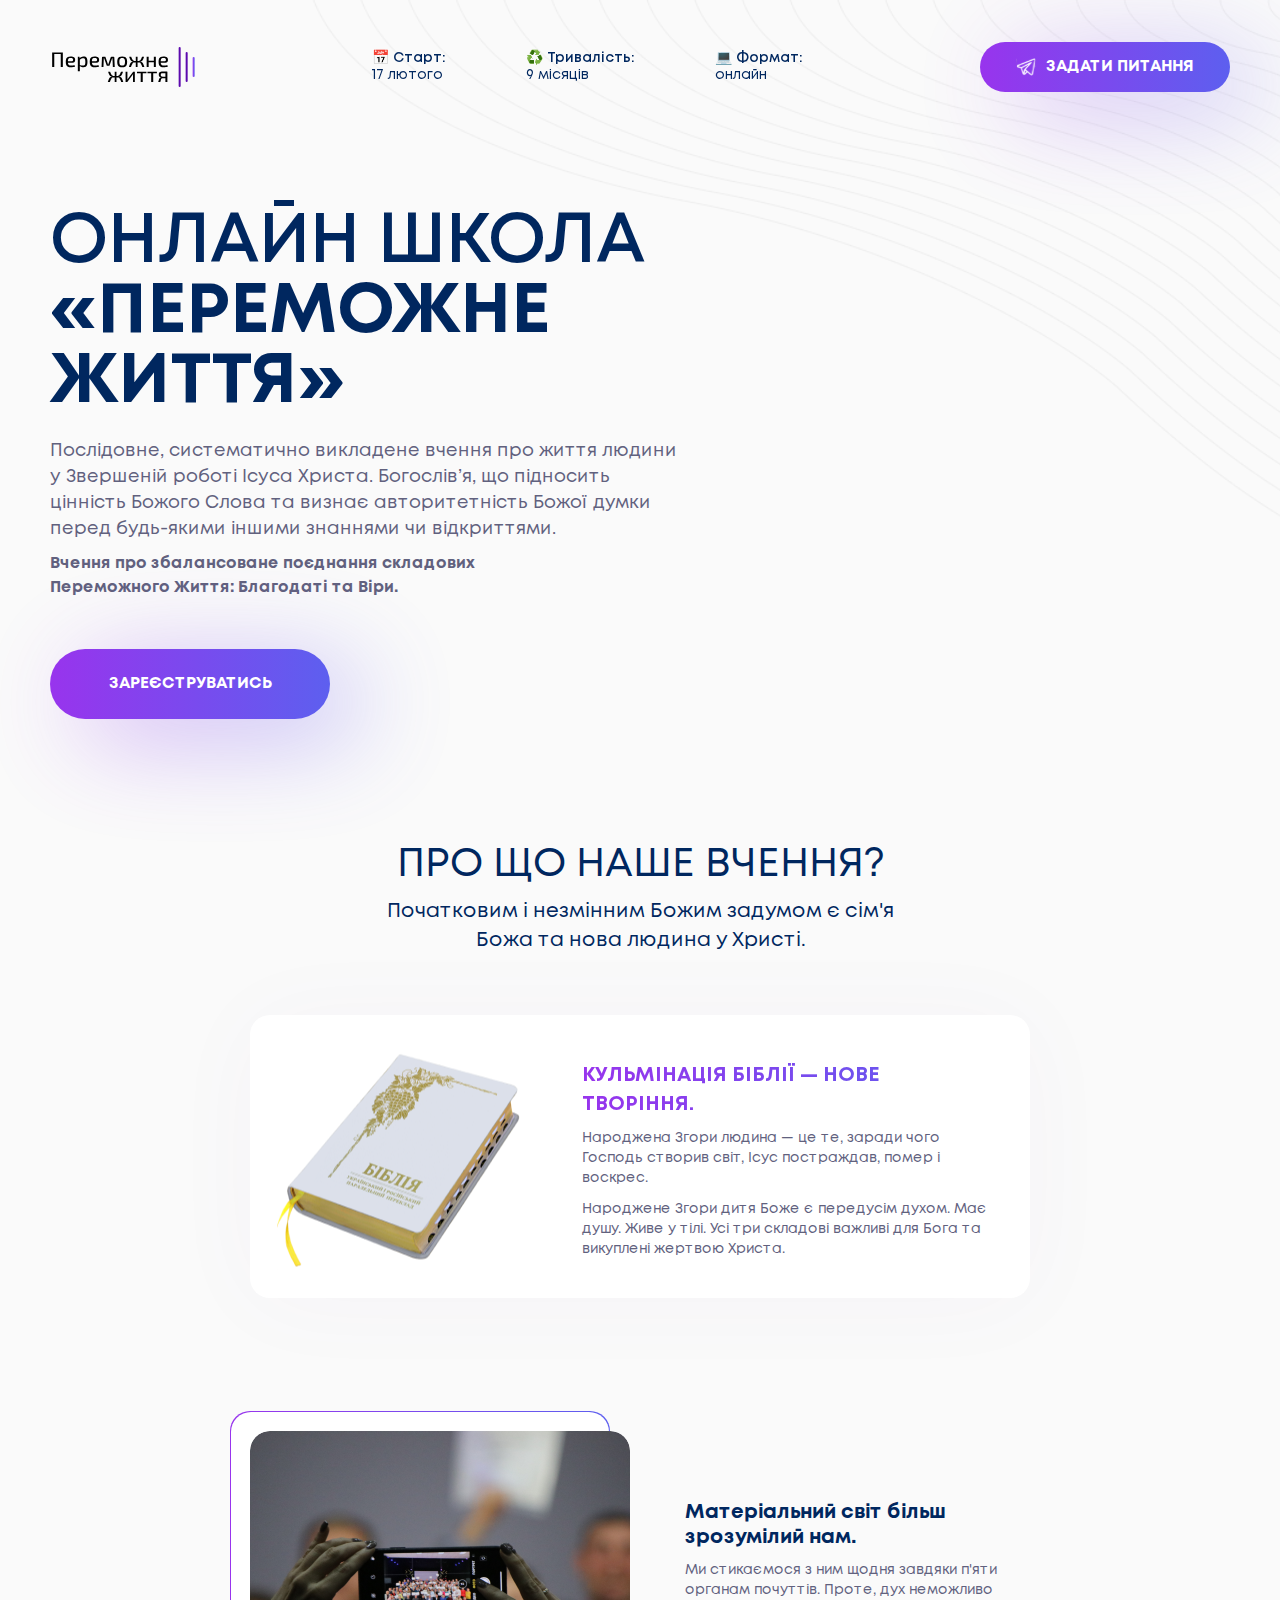
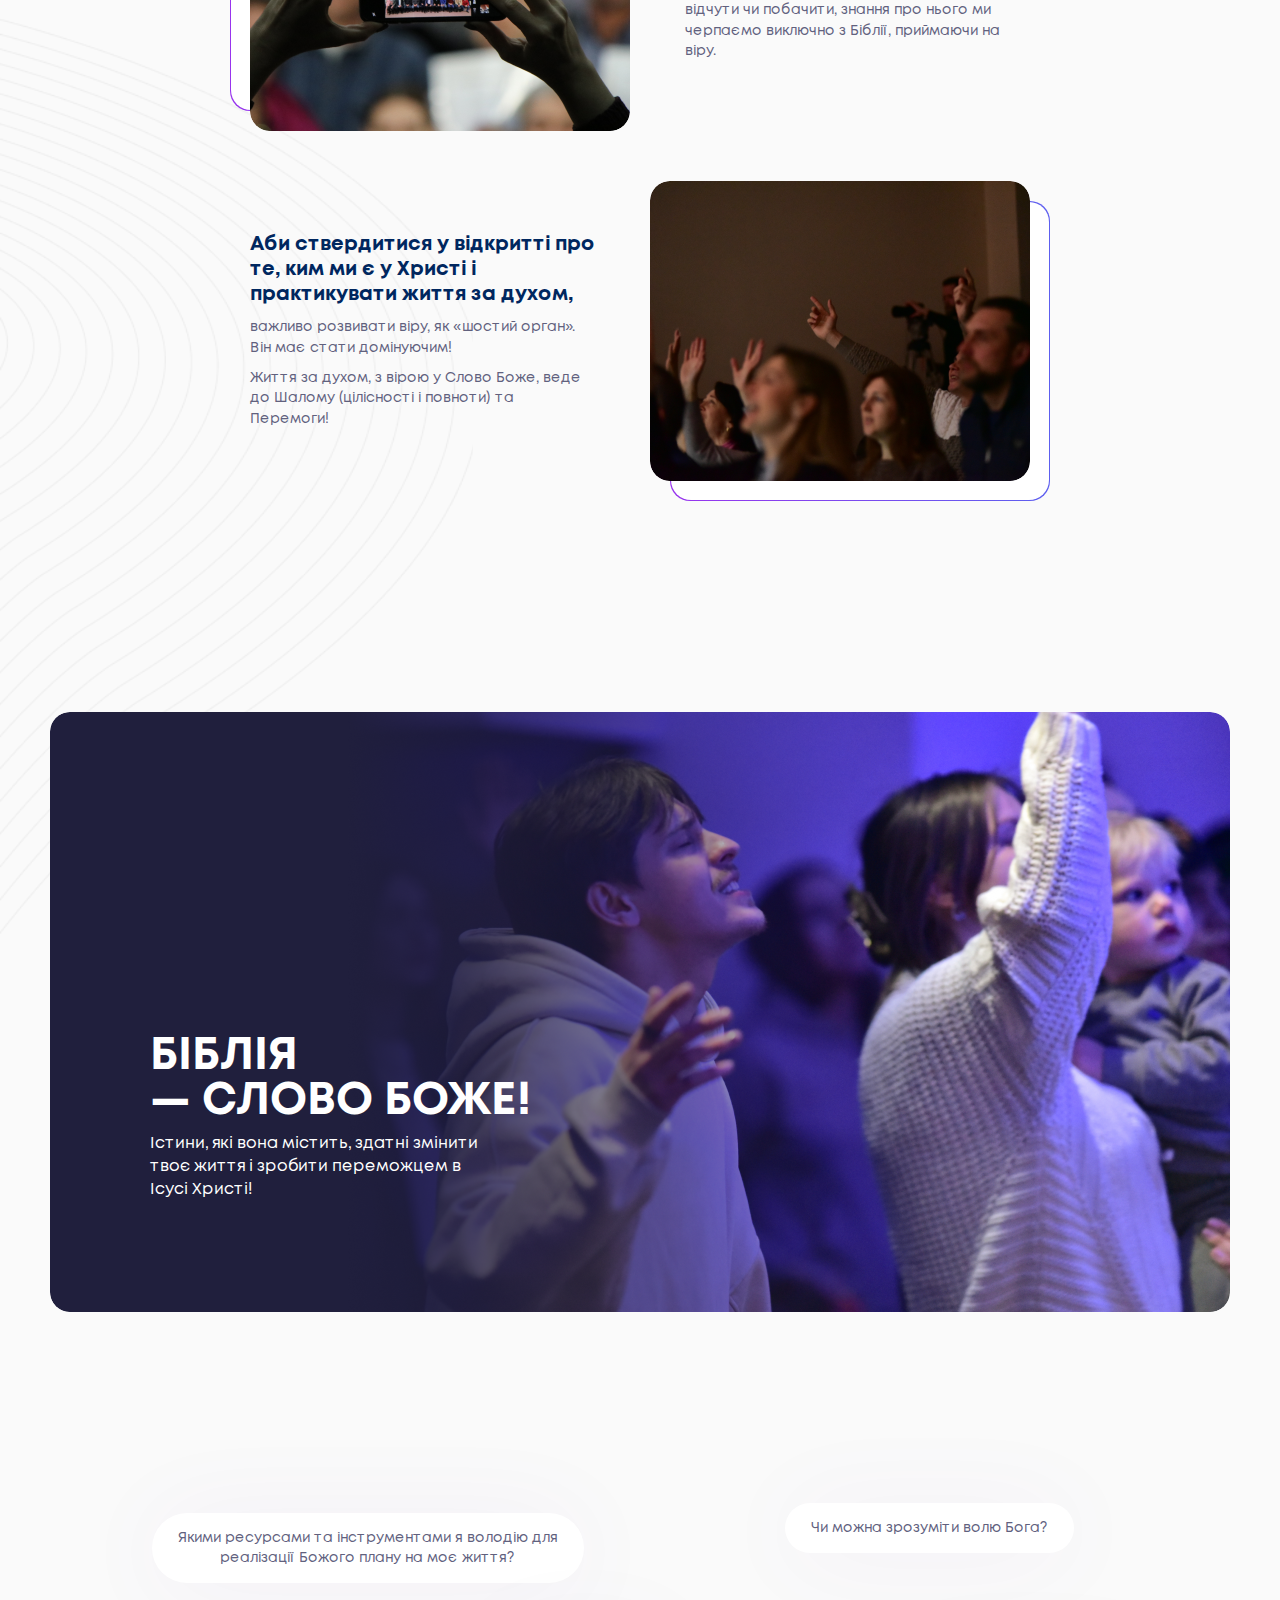
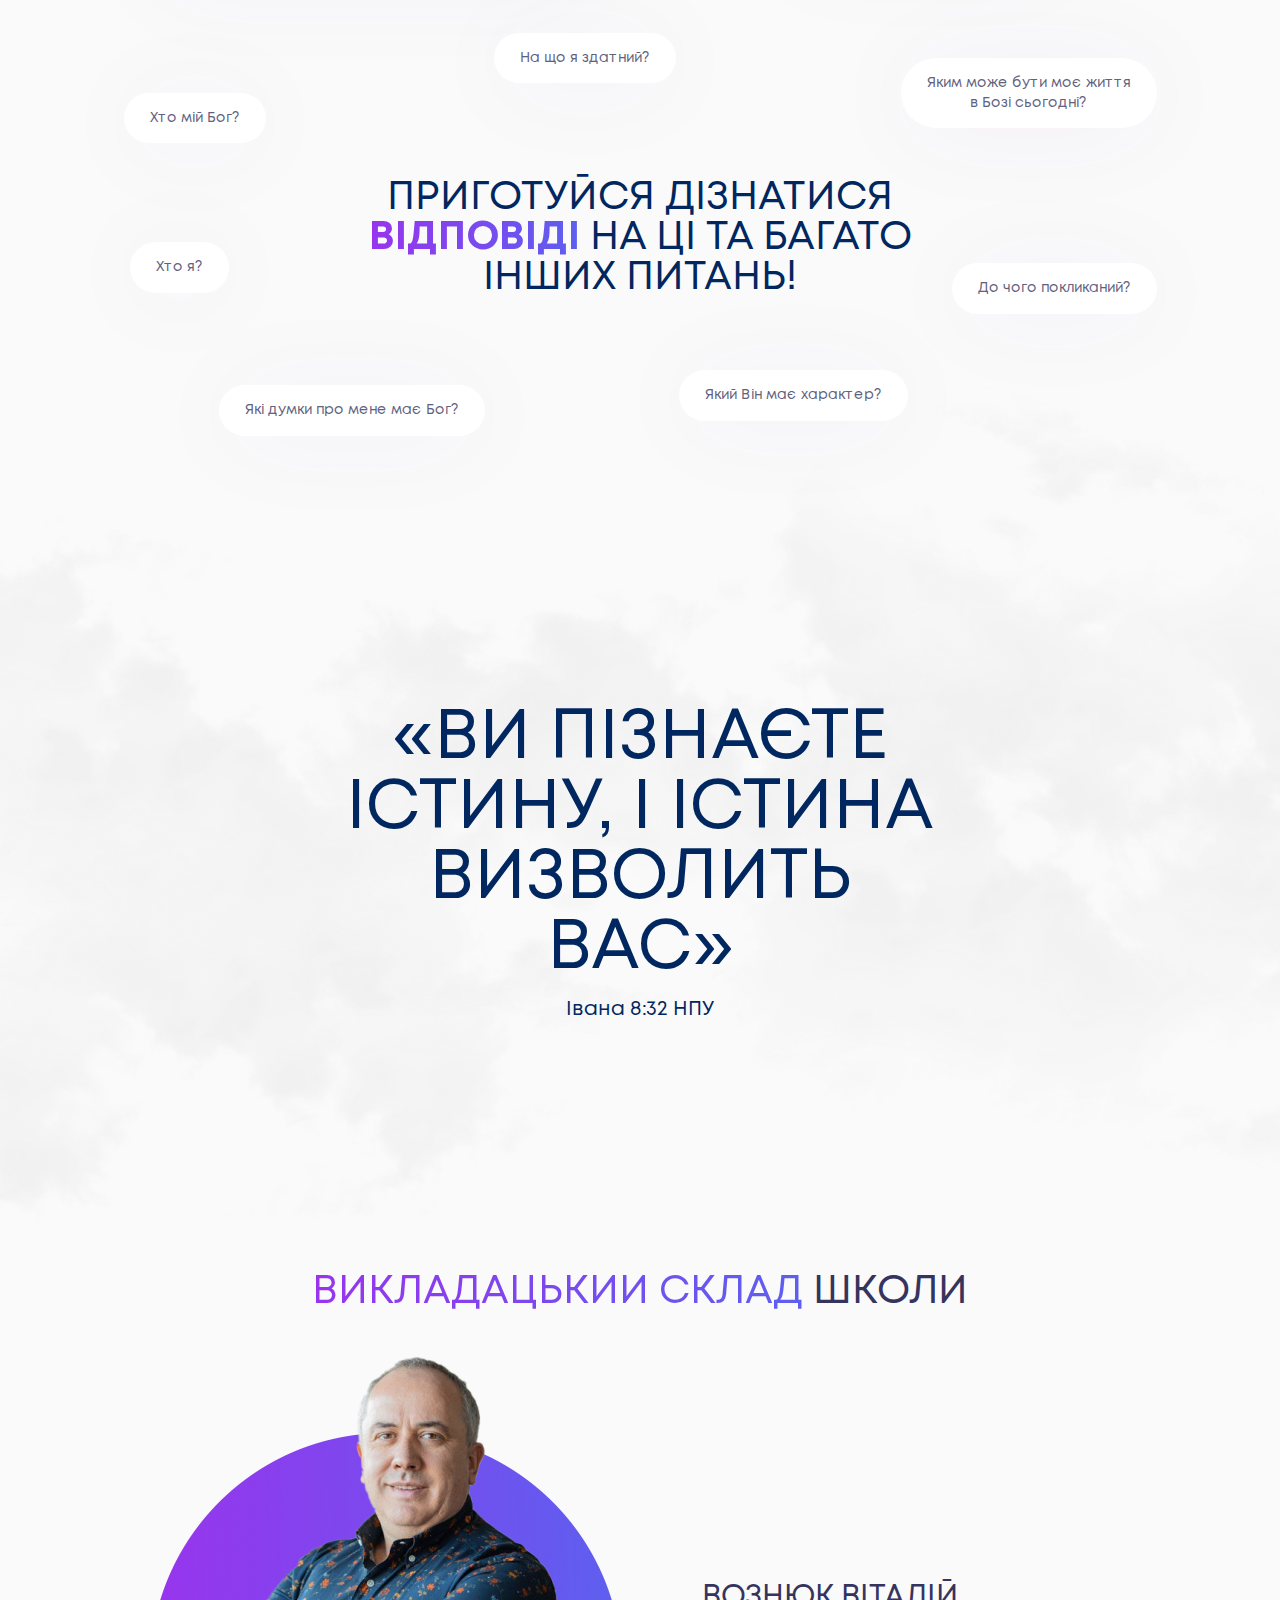
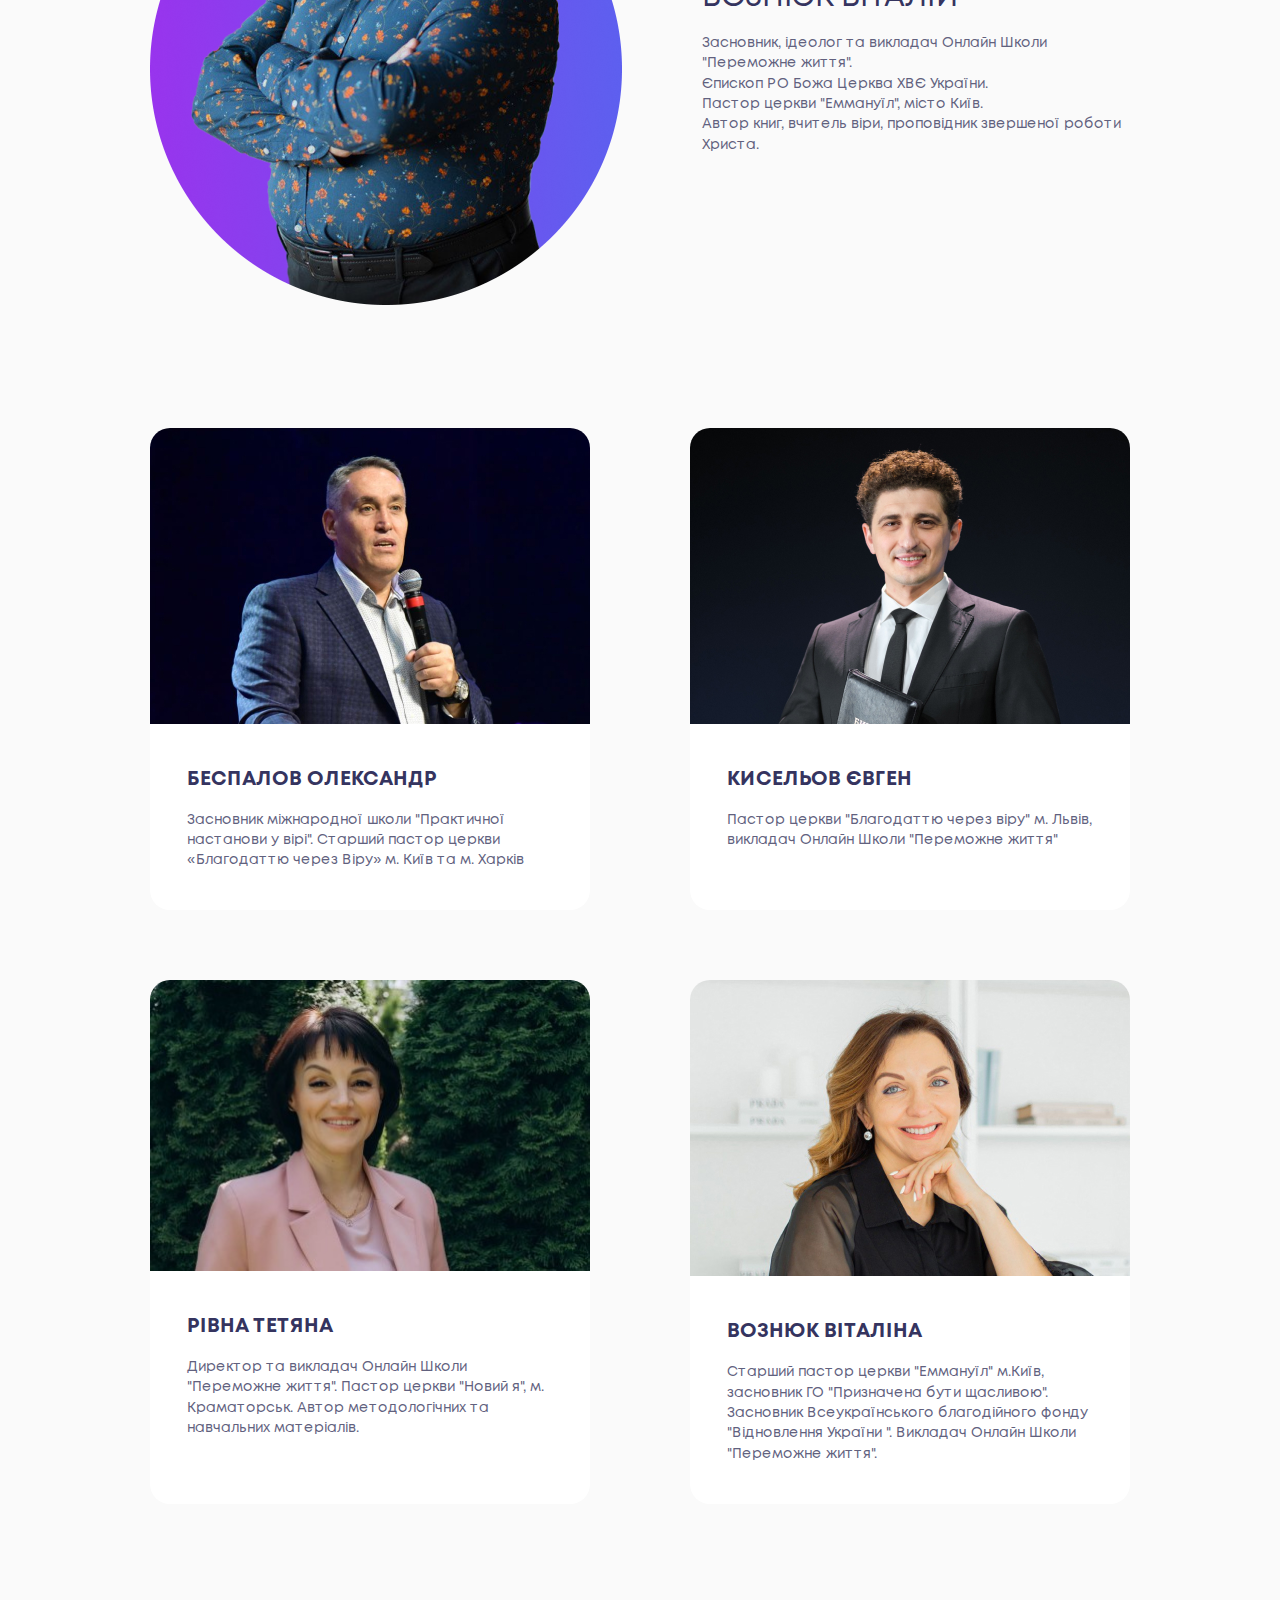
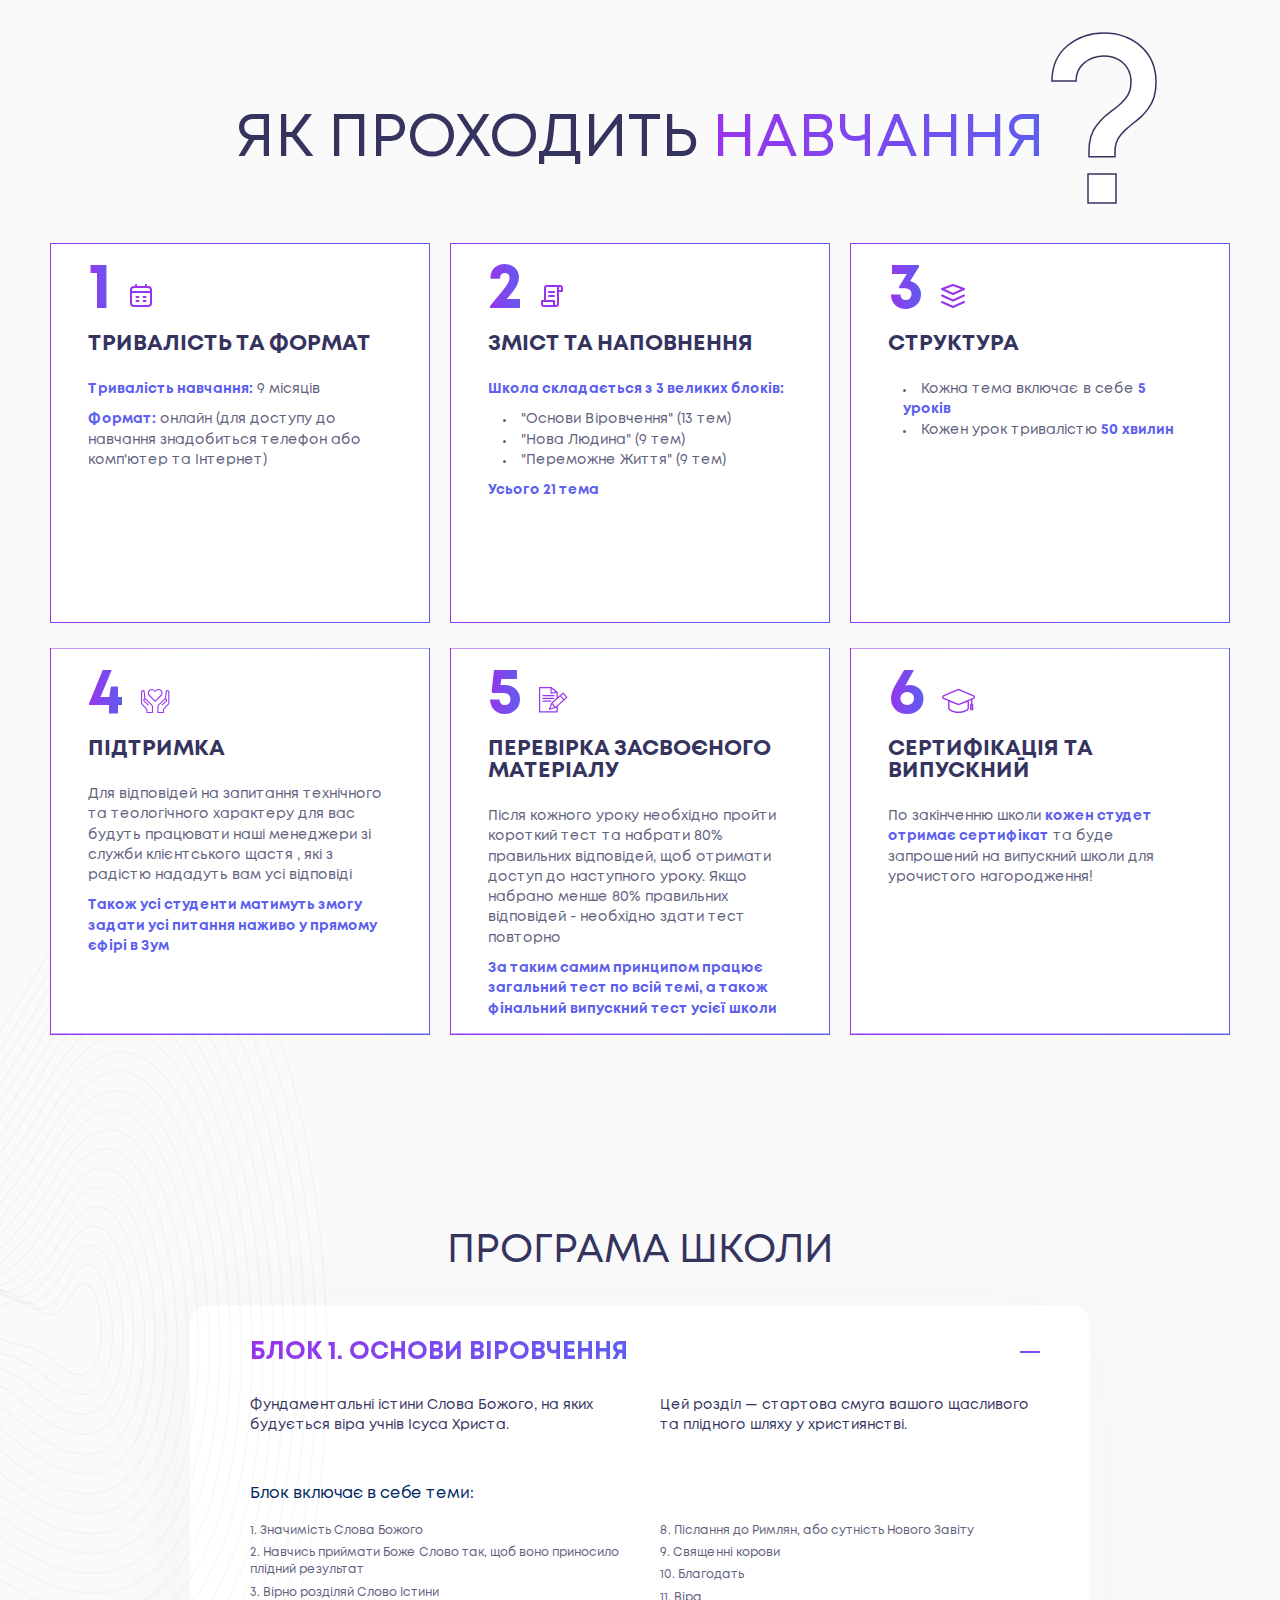
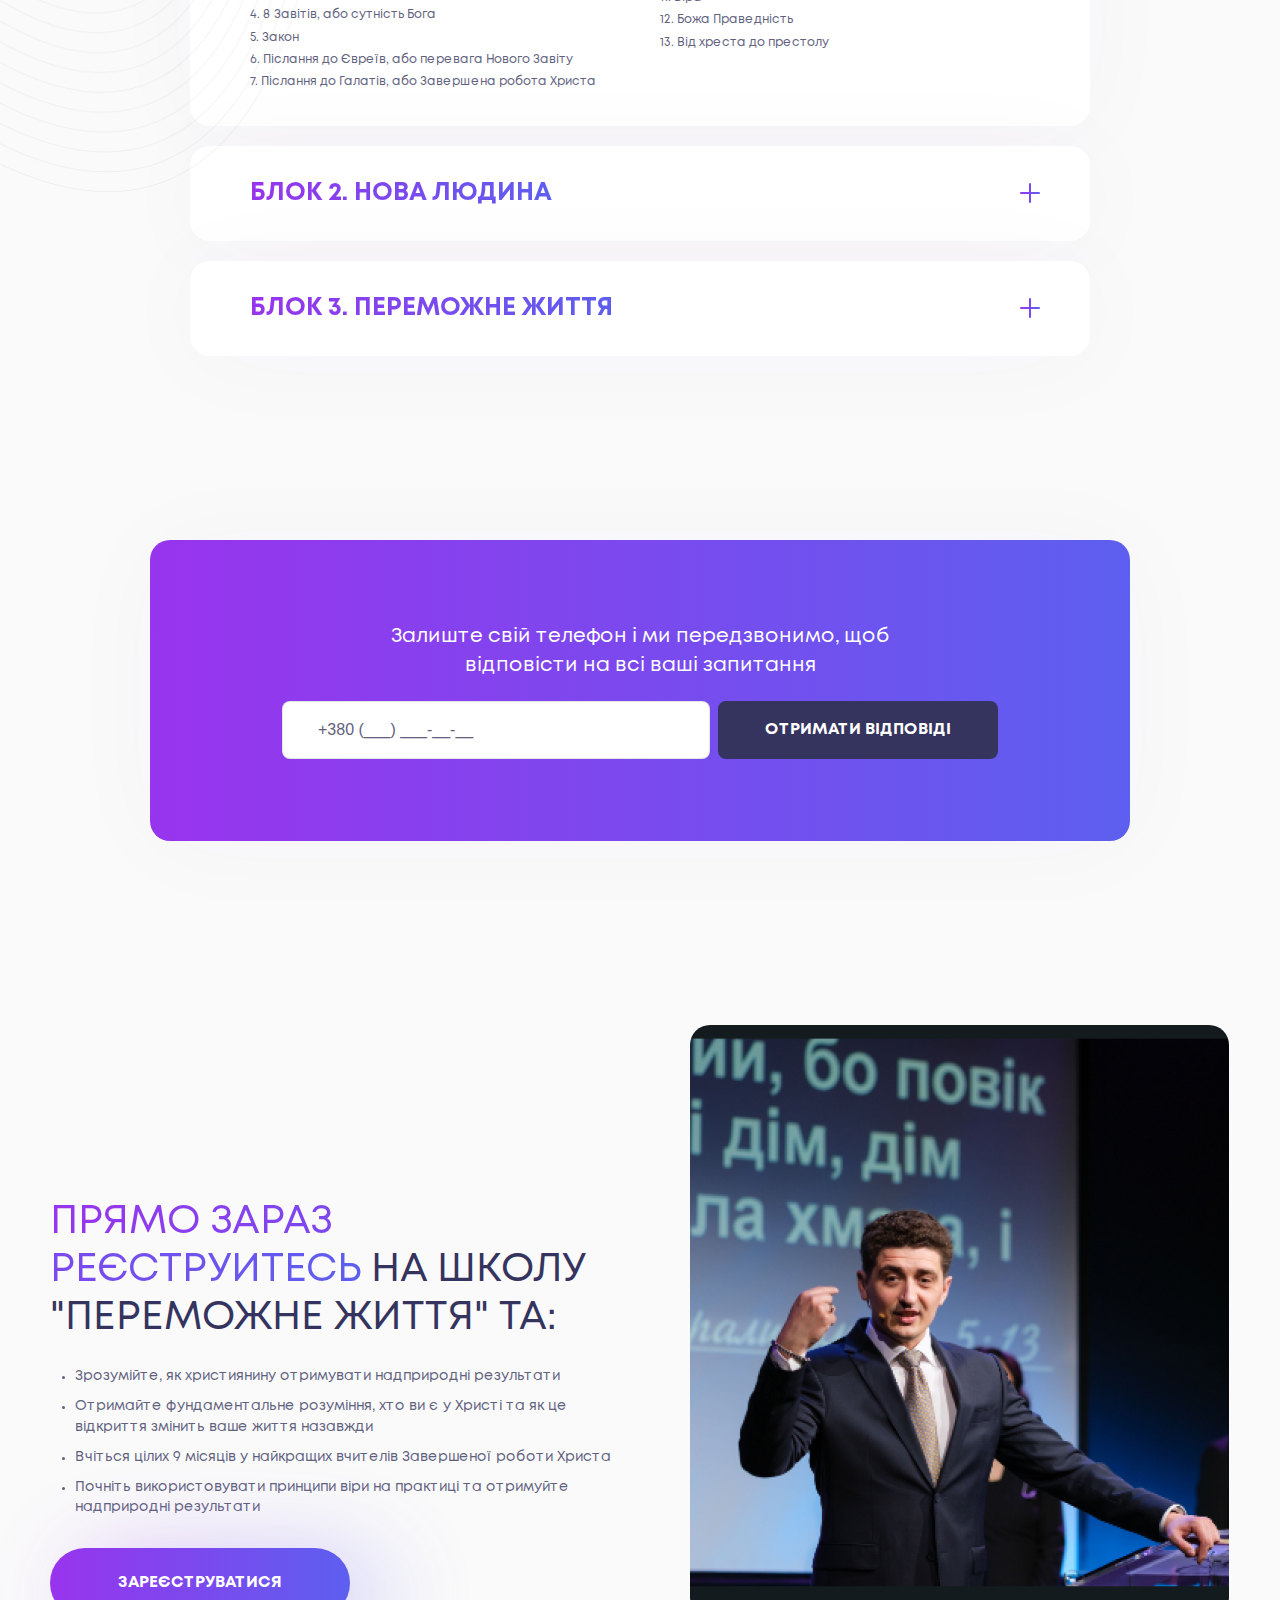
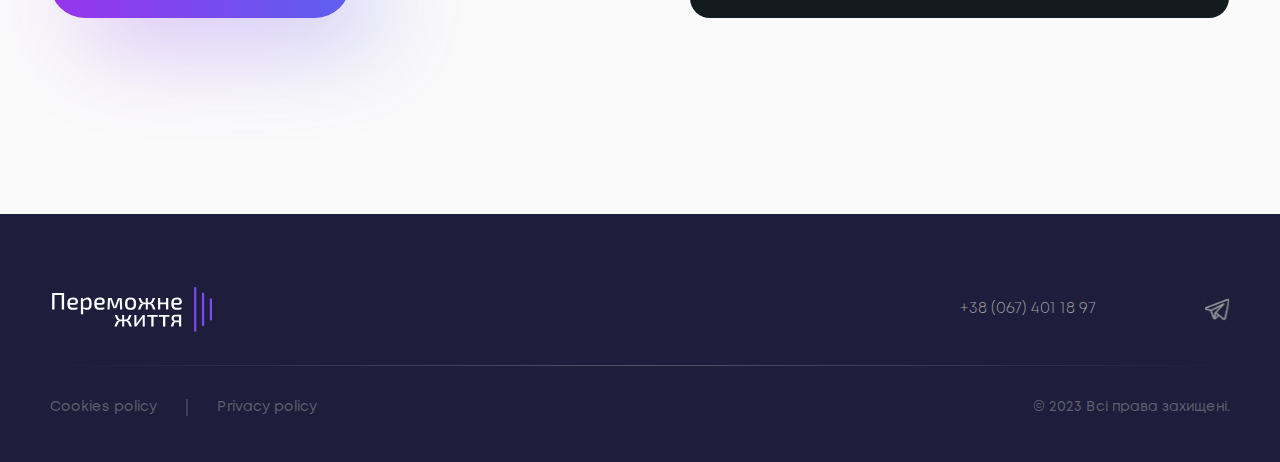
==== commit a54eca73: "edit text" ====
--- a/index.html
+++ b/index.html
@@ -16,7 +16,7 @@
           <div class="header__infos">
             <div class="header__info">
               <div class="header__info-title">📅 Старт:</div>
-              <div class="header__info-text">15 вересня</div>
+              <div class="header__info-text">17 лютого</div>
             </div>
             <div class="header__info">
               <div class="header__info-title">♻️ Тривалість:</div>
@@ -53,11 +53,15 @@
               <div class="cover__desc">
                 Вчення про збалансоване поєднання складових Переможного Життя: Благодаті та Віри.
               </div>
-              <button class="cover__btn btn modal__btn" data-modal-src="modal">
+              <a
+                href="https://t.me/Victoriouslifebot?start=ZGw6MjUxOTYw"
+                target="_blank"
+                class="cover__btn btn"
+              >
                 <p>Зареєструватись</p>
-              </button>
-            </div>
-            <div class="cover__img"><img src="./img/cover/img.png" alt="" /></div>
+              </a>
+            </div>
+            <!-- <div class="cover__img"><img src="./img/cover/img.png" alt="" /></div> -->
           </div>
         </div>
       </div>
@@ -222,9 +226,8 @@
                 <div class="speakers__item-title">Беспалов Олександр</div>
                 <div class="speakers__item-text">
                   <p>
-                    Lorem Ipsum - це текст-"риба", що використовується в друкарстві та дизайні.
-                    Lorem Ipsum є, фактично, стандартною "рибою" аж з XVI сторіччя, коли невідомий
-                    друкар взяв шрифтову гранку та склав на ній підбірку зразків шрифтів.
+                    Засновник міжнародної школи "Практичної настанови у вірі". Старший пастор церкви
+                    «Благодаттю через Віру» м. Київ та м. Харків
                   </p>
                 </div>
               </div>
@@ -248,8 +251,7 @@
                 <div class="speakers__item-text">
                   <p>
                     Директор та викладач Онлайн Школи "Переможне життя". Пастор церкви "Новий я", м.
-                    Краматорськ та "Сила Слова", м. Боярка. Автор методологічних та навчальних
-                    матеріалів.
+                    Краматорськ. Автор методологічних та навчальних матеріалів.
                   </p>
                 </div>
               </div>
@@ -391,7 +393,7 @@
                 <p>
                   Після кожного уроку необхідно пройти короткий тест та набрати 80% правильних
                   відповідей, щоб отримати доступ до наступного уроку. Якщо набрано менше 80%
-                  правильних відповідей - необхидно здати тест повторно
+                  правильних відповідей - необхідно здати тест повторно
                 </p>
                 <p>
                   <span
@@ -421,7 +423,7 @@
       </div>
     </section>
 
-    <section class="advantages">
+    <!-- <section class="advantages">
       <div class="container">
         <div class="advantages__wrapper">
           <div class="advantages__nav-block">
@@ -530,7 +532,7 @@
           </div>
         </div>
       </div>
-    </section>
+    </section> -->
 
     <section class="program">
       <div class="container">
@@ -650,7 +652,7 @@
       </div>
     </section>
 
-    <section class="feedback">
+    <!-- <section class="feedback">
       <div class="container">
         <div class="feedback__wrapper">
           <div class="feedback__title-block">
@@ -828,9 +830,9 @@
           </button>
         </div>
       </div>
-    </section>
-
-    <section class="video">
+    </section> -->
+
+    <!-- <section class="video">
       <div class="container">
         <div class="video__wrapper">
           <div class="video__title title">
@@ -852,7 +854,7 @@
           </div>
         </div>
       </div>
-    </section>
+    </section> -->
 
     <div class="callback">
       <div class="container">
@@ -868,9 +870,7 @@
               name="phone"
               placeholder="+380 (___) ___-__-__"
             />
-            <button class="callback__btn modal__btn" data-modal-src="modal">
-              отримати вiдповiдi
-            </button>
+            <button class="callback__btn">отримати вiдповiдi</button>
           </div>
         </form>
       </div>
@@ -881,30 +881,34 @@
         <div class="course__wrapper">
           <div class="course__content">
             <div class="course__title title">
-              <span>ПРЯМО ЗАРАЗ РЕЄСТРУЙТЕСЯ</span> НА ШКОЛУ "ПЕРЕМОЖН ЖИТТЯ" та:
+              <span>ПРЯМО ЗАРАЗ РЕЄСТРУЙТЕСЬ</span> НА ШКОЛУ "ПЕРЕМОЖНЕ ЖИТТЯ" та:
             </div>
             <ul class="course__list">
               <li class="course__list-i">
-                Зрозумійте, як звичайному християнину отримувати надприродні результати
+                Зрозумійте, як християнину отримувати надприродні результати
               </li>
+              <!-- <li class="course__list-i">
+                Навчіться отримувати плоди не своїми силами, а небесними
+              </li> -->
               <li class="course__list-i">
-                Навчіться отримувати плоди не своїми силами, а небесними
-              </li>
-              <li class="course__list-i">
-                Отримайте фундаментальне розуміння хто ти є у Христі як це змінить твоє життя
-                назавжди
+                Отримайте фундаментальне розуміння, хто ви є у Христі та як це відкриття змінить
+                ваше життя назавжди
               </li>
               <li class="course__list-i">
                 Вчіться цілих 9 місяців у найкращих вчителів Завершеної роботи Христа
               </li>
               <li class="course__list-i">
-                Почніть реалізовувати принципи віри на практиці та вже на курсі побачиш надприродні
+                Почніть використовувати принципи віри на практиці та отримуйте надприродні
                 результати
               </li>
             </ul>
-            <button class="course__btn btn modal__btn" data-modal-src="modal">
+            <a
+              href="https://t.me/Victoriouslifebot?start=ZGw6MjUxOTYw"
+              target="_blank"
+              class="course__btn btn"
+            >
               <p>ЗАРЕЄСТРУВАТИСЯ</p>
-            </button>
+            </a>
           </div>
           <div class="course__img"><img src="./img/course/img.jpg" alt="" /></div>
         </div>
--- a/css/styles.css
+++ b/css/styles.css
@@ -1 +1 @@
-@font-face{font-family:"Mont";src:url("../fonts/Mont-Light.woff2") format("woff2"),url("../fonts/Mont-Light.woff") format("woff"),url("../fonts/Mont-Light.ttf") format("truetype");font-weight:300;font-style:normal}@font-face{font-family:"Mont";src:url("../fonts/Mont-Regular.woff2") format("woff2"),url("../fonts/Mont-Regular.woff") format("woff"),url("../fonts/Mont-Regular.ttf") format("truetype");font-weight:400;font-style:normal}@font-face{font-family:"Mont";src:url("../fonts/Mont-SemiBold.woff2") format("woff2"),url("../fonts/Mont-SemiBold.woff") format("woff"),url("../fonts/Mont-SemiBold.ttf") format("truetype");font-weight:600;font-style:normal}@font-face{font-family:"Mont";src:url("../fonts/Mont-Bold.woff2") format("woff2"),url("../fonts/Mont-Bold.woff") format("woff"),url("../fonts/Mont-Bold.ttf") format("truetype");font-weight:700;font-style:normal}:root{--font-text: "Mont", sans-serif;--color-1: #00275f;--color-2: #35345f;--color-3: #61617e;--gradient: linear-gradient(90deg, rgb(152, 52, 237), rgb(93, 95, 239))}html,body,*,*::after,*::before{padding:0;margin:0;box-sizing:border-box;font-weight:400}ul,ol{list-style:none}img{width:100%;height:100%;-o-object-fit:cover;object-fit:cover}a{color:inherit;text-decoration:none}input[type=number]::-webkit-outer-spin-button,input[type=number]::-webkit-inner-spin-button{-webkit-appearance:none;margin:0}input[type=number]{-moz-appearance:textfield}input[type=number]:hover,input[type=number]:focus{-moz-appearance:number-input}input[type=number]::-webkit-inner-spin-button,input[type=number]::-webkit-outer-spin-button{-webkit-appearance:none;margin:0}body{background-color:#fafafa;color:var(--color-1);font-family:var(--font-text);font-weight:normal;position:relative;overflow-x:hidden}body.lock{overflow:hidden}.container{width:100%;max-width:1220px;margin:0 auto;padding:0 20px}.title{font-size:40px;line-height:100%;letter-spacing:0%;text-transform:uppercase;color:var(--color-2)}.title span{background-image:var(--gradient);-webkit-background-clip:text;-webkit-text-fill-color:rgba(0,0,0,0);background-clip:text;text-fill-color:rgba(0,0,0,0)}.title--fz-60{font-size:60px}@media(max-width: 768px){.title{font-size:30px}.title--fz-60{font-size:50px}}@media(max-width: 375px){.title--fz-60{font-size:45px}}.btn{width:100%;border:0;position:relative;border-radius:100px;display:flex;align-items:center;justify-content:center;padding:25px 10px;font-family:var(--font-text);color:#fff;cursor:pointer}.btn::after{content:"";position:absolute;top:0;left:0;width:100%;height:100%;border-radius:100px;background-image:var(--gradient);z-index:1}.btn::before{content:"";position:absolute;width:100%;height:100%;border-radius:100px;background-image:var(--gradient);filter:blur(50px);opacity:.4;top:18px;left:30px;pointer-events:none}.btn p{position:relative;z-index:2;font-size:16px;font-weight:700;line-height:125%;letter-spacing:1%;text-transform:uppercase}.btn__icon{display:flex;margin-right:10px;width:100%;max-width:20px;position:relative;z-index:2}@media(max-width: 769px){.btn::before{filter:blur(10px);top:5px;left:5px}}.form{width:100%;max-width:1180px;padding:78px 40px;box-shadow:0px 2.97436px 74.359px rgba(0,0,0,.1);border-radius:20px;background:#fff;color:#333;text-align:center;min-height:530px}.form--tmpl-2{min-height:384px}.form__title{font-size:32px;font-weight:700;line-height:100%;letter-spacing:0%;text-align:center;text-transform:uppercase;margin-bottom:40px}.form__title span{color:#5d5fef;font-weight:700}.form__text{text-align:center;font-size:21px;letter-spacing:-0.84px;margin-bottom:32px}.form__inputs{width:100%;margin-bottom:20px}.form__input-block{width:100%;position:relative;max-width:428px;margin:0 auto 20px}.form__input-block:last-child{margin-bottom:0}.form__input{border-radius:16px;background:#eff0f7;font-family:var(--font-text);color:#6e7191;font-size:15px;font-weight:400;line-height:166%;letter-spacing:.75px;width:100%;border:0;padding:20px 24px;transition:.3s}.form__input::-moz-placeholder{color:#6e7191;font-size:15px;font-weight:400;line-height:166%;letter-spacing:.75px}.form__input::placeholder{color:#6e7191;font-size:15px;font-weight:400;line-height:166%;letter-spacing:.75px}.form__input.novalid{border:.74359px solid #ea3030}.form__input.novalid+.form__input-text{display:block}.form__input-text{font-weight:400;font-size:14.8718px;line-height:145%;color:#ea3030;text-align:left;position:absolute;left:24px;top:calc(100% + 3px);display:none}.form__input-text.novalid{display:block}.form__btn{max-width:428px;margin:0 auto;border-radius:16px;background:#5d5fef;width:100%;border:0;display:flex;align-items:center;justify-content:center;color:#fff;padding:20px 10px;font-family:var(--font-text);font-size:18px;font-weight:600;line-height:120%;letter-spacing:.75px;text-align:center;cursor:pointer}.form__btn-icon{display:flex;width:24px;position:relative;z-index:2;margin-left:16px}@media(max-width: 768px){.form__title{font-size:24px}}@media(max-width: 600px){.form{min-height:535px;padding:65px 20px 50px}.form--tmpl-2{min-height:284px}}.modal__wrapper{position:fixed;width:100%;height:100vh;background-color:rgba(38,36,39,.9);display:none;justify-content:center;top:0;left:0;z-index:100;padding:50px 15px;overflow:auto}.modal__wrapper.active{display:flex}.modal__content{width:100%;max-width:1180px;min-height:584px;height:-moz-fit-content;height:fit-content;position:relative}.modal__content--tmpl-2{min-height:384px}.modal__btn-close{position:absolute;right:28px;top:28px;cursor:pointer;width:100%;max-width:30px;display:flex}.modal__btn-close span{font-size:20px}.modal__btn-close span::before{color:var(--color-select)}.close-button{background-color:rgba(0,0,0,0);border:0;cursor:pointer;padding:0}.close-button svg{display:block;fill:none;stroke:#000;stroke-width:2}@media(max-width: 768px){.modal__content{max-width:500px}}@media(max-width: 550px){.modal__content{min-height:530px}.modal__content--tmpl-2{min-height:384px}}.header{position:fixed;width:100%;left:0;top:0;padding:42px 0;z-index:100;transition:.3s}.header--scroll{padding:20px 0;-webkit-backdrop-filter:blur(20px);backdrop-filter:blur(20px);background-color:rgba(255,255,255,.4)}.header__wrapper{display:flex;justify-content:space-between;align-items:center}.header__logo{width:100%;max-width:145px;display:flex}.header__infos{display:flex}.header__info{margin-right:80px;font-size:14px;line-height:125%;letter-spacing:1%}.header__info:last-child{margin-right:0}.header__btn{max-width:250px;padding:15px 10px}.header__info-title{font-weight:600}.header__info-text{font-weight:400}@media(max-width: 1000px){.header__infos{flex-direction:column}.header__info{display:flex;margin-right:0}}@media(max-width: 900px){.header__info{margin-right:40px}}@media(max-width: 825px){.header__info{margin-right:20px}}@media(max-width: 768px){.header{padding:20px 0;flex-direction:column}}@media(max-width: 650px){.header__btn{max-width:180px}.header__btn p{font-size:14px}}@media(max-width: 600px){.header__btn{max-width:-moz-fit-content;max-width:fit-content;padding:15px}.header__btn p{display:none}.header__btn .btn__icon{margin-right:0;max-width:30px}}@media(max-width: 450px){.header__info{display:none;flex-direction:column}.header__info:nth-child(1){display:flex}}@media(max-width: 375px){.header__logo{max-width:120px}.header__btn{padding:10px}}.cover{padding-top:208px;overflow:hidden;padding-bottom:126px;position:relative}.cover__dec{position:absolute;width:980px;height:593px;right:0;top:0;background-image:url(../img/decor/1.png);background-repeat:no-repeat;background-size:cover;pointer-events:none}.cover__wrapper{position:relative;z-index:1}.cover__content{position:relative}.cover__info{max-width:640px;width:100%}.cover__title{font-size:70px;font-weight:600;line-height:100%;letter-spacing:0%;text-transform:uppercase;margin-bottom:20px}.cover__title span{font-weight:800}.cover__text{font-size:18px;line-height:145%;letter-spacing:1%;margin-bottom:10px;color:var(--color-3)}.cover__desc{font-size:16px;font-weight:700;line-height:145%;letter-spacing:1%;margin-bottom:50px;width:100%;max-width:425px;color:var(--color-3)}.cover__btn{max-width:280px}.cover__img{position:absolute;width:962px;display:flex;top:-18px;right:-395px}.cover__info-mob{display:none}@media(max-width: 1150px){.cover__info{max-width:500px}.cover__title{font-size:55px}.cover__img{width:700px;right:-200px;top:100px}}@media(max-width: 1000px){.cover__info{max-width:500px}.cover__title{font-size:50px}.cover__img{width:550px;right:-150px;top:50px}}@media(max-width: 900px){.cover__img{right:-200px}}@media(max-width: 850px){.cover__info{max-width:450px}.cover__img{right:-240px}}@media(max-width: 768px){.cover{padding-top:100px;padding-bottom:70px}.cover__info{text-align:center;max-width:600px;margin:0 auto}.cover__info-mob{display:block;margin-bottom:20px}.cover__title{font-size:50px}.cover__text{font-size:16px}.cover__desc{margin:0 auto 30px}.cover__img{position:relative;top:auto;right:auto;margin:0 auto;width:100%}.cover__btn{margin:0 auto}}@media(max-width: 500px){.cover__title{font-size:40px}}@media(max-width: 375px){.cover__title{font-size:36px}}.about{margin-bottom:231px}.about__wrapper{width:100%;max-width:780px;margin:0 auto}.about__title{text-align:center;margin-bottom:12px;font-size:40px;line-height:100%;letter-spacing:0%;text-transform:uppercase}.about__subtitle{margin:0 auto 60px;font-size:20px;line-height:145%;letter-spacing:0%;text-align:center;max-width:537px}.about__info{padding:46px 35px 38px 27px;border-radius:20px;box-shadow:0px 4px 100px 0px rgba(92,10,174,.03);background-color:#fff;display:flex;align-items:center;margin-bottom:133px}.about__info-img-block{width:100%;max-width:248px;position:relative;margin-right:57px;display:flex;flex-shrink:0}.about__info-img{width:100%;display:flex;position:absolute;left:50%;top:50%;transform:translateX(-50%) translateY(-50%)}.about__info-title{-webkit-background-clip:text;-webkit-text-fill-color:rgba(0,0,0,0);background-clip:text;text-fill-color:rgba(0,0,0,0);background-image:var(--gradient);font-size:20px;font-weight:700;line-height:145%;letter-spacing:1%;text-transform:uppercase;margin-bottom:9px}.about__info-text{color:var(--color-3)}.about__info-text p{font-size:14px;line-height:145%;letter-spacing:1%;margin-bottom:10px}.about__info-text p:last-child{margin-bottom:0}.about__item{display:flex;align-items:center;margin-bottom:50px}.about__item:nth-child(even){flex-direction:row-reverse}.about__item:nth-child(even) .about__item-img-block{margin-right:0;margin-left:55px}.about__item:nth-child(even) .about__item-img-dec{left:20px;top:20px}.about__item-img-block{max-width:380px;width:100%;display:flex;flex-shrink:0;margin-right:55px;position:relative}.about__item-img{width:100%;border-radius:20px;display:flex;overflow:hidden;position:relative;z-index:1}.about__item-img-dec{position:absolute;width:100%;height:100%;border-radius:20px;background-image:var(--gradient);left:-20px;top:-20px}.about__item-img-dec::before{content:"";position:absolute;width:calc(100% - 2px);height:calc(100% - 2px);left:50%;top:50%;transform:translateX(-50%) translateY(-50%);background-color:#fff;border-radius:20px}.about__item-title{font-size:20px;font-weight:700;line-height:125%;letter-spacing:0%;margin-bottom:10px}.about__item-text p{color:var(--color-3);font-size:14px;line-height:145%;letter-spacing:1%;margin-bottom:10px}.about__item-text p:last-child{margin-bottom:0}@media(max-width: 850px){.about{margin-bottom:150px}.about__item:nth-child(even) .about__item-img-dec{left:10px;top:10px}.about__item-img-dec{left:-10px;top:-10px}}@media(max-width: 768px){.about{margin-bottom:70px}.about__info{margin-bottom:50px}.about__info-img-block{max-width:200px;margin-right:30px}.about__item:nth-child(even) .about__item-img-block{margin-left:30px}.about__item-img-block{margin-right:30px;max-width:300px}}@media(max-width: 650px){.about__item{flex-direction:column;width:100%;max-width:500px;margin:0 auto 50px}.about__item:nth-child(even){flex-direction:column}.about__item:nth-child(even) .about__item-img-block{margin-left:0}.about__item-img-block{max-width:400px;margin-right:0;margin-bottom:30px}.about__item-content{max-width:400px}}@media(max-width: 600px){.about__title{font-size:30px}.about__subtitle{font-size:18px;margin-bottom:50px}.about__info{flex-direction:column;padding:20px}.about__info-img{position:relative;left:auto;top:auto;transform:translateX(0) translateY(0)}}.quotation{margin-bottom:191px;position:relative}.quotation__dec{position:absolute;width:473px;height:962px;left:0;bottom:360px;background-image:url(../img/decor/2.png);background-repeat:no-repeat;background-size:cover;pointer-events:none}.quotation__wrapper{color:#fff;background-image:url("../img/quotation/bg.png");background-position:top right;background-size:cover;background-repeat:no-repeat;border-radius:20px;overflow:hidden;min-height:600px;position:relative;z-index:1}.quotation__content{width:100%;max-width:440px;position:absolute;left:100px;bottom:93px}.quotation__title{font-size:45px;font-weight:700;line-height:100%;letter-spacing:0%;text-transform:uppercase;margin-bottom:8px}.quotation__text{max-width:332px;font-size:16px;line-height:145%;letter-spacing:1%;margin-bottom:17px}.quotation__date{display:flex;justify-content:flex-end;align-items:flex-start}.quotation__date p{font-size:16px;line-height:145%;letter-spacing:1%;margin-right:11px}.quotation__date-icon{width:100%;max-width:26px;display:flex}@media(max-width: 900px){.quotation{margin-bottom:100px}.quotation__wrapper{min-height:400px}.quotation__content{left:50px;bottom:50px}}@media(max-width: 768px){.quotation{margin-bottom:80px}}@media(max-width: 550px){.quotation__dec{width:300px}.quotation__wrapper{min-height:auto;padding:50px 20px}.quotation__content{position:relative;left:auto;bottom:auto}.quotation__title{font-size:30px}.quotation__text{font-size:14px}}.questions{margin-bottom:268px}.questions__wrapper{width:100%;max-width:1033px;margin:0 auto;height:533px;position:relative;z-index:1}.questions__title{margin:0 auto;max-width:600px;font-size:40px;line-height:100%;letter-spacing:0%;text-align:center;text-transform:uppercase;padding-top:275px}.questions__title span{-webkit-background-clip:text;-webkit-text-fill-color:rgba(0,0,0,0);background-clip:text;text-fill-color:rgba(0,0,0,0);background-image:var(--gradient);font-weight:700}.questions__item{padding:15px 26px;border-radius:100px;box-shadow:0px 4px 100px 0px rgba(92,10,174,.05);background:#fff;max-width:-moz-fit-content;max-width:fit-content;color:#61617e;font-size:14px;line-height:145%;letter-spacing:1%;text-align:center;color:var(--color-3);position:absolute;display:flex;align-items:center}.questions__item--1{top:10px;left:28px}.questions__item--2{top:0px;right:83px}.questions__item--3{top:130px;left:370px}.questions__item--4{top:190px;left:0px}.questions__item--5{top:155px;right:0px}.questions__item--6{bottom:143px;left:6px}.questions__item--7{bottom:122px;right:0}.questions__item--8{bottom:0;left:95px}.questions__item--9{bottom:15px;right:249px}@media(max-width: 900px){.questions__title{font-size:30px}.questions__item--2{right:0px}.questions__item--3{left:240px}.questions__item--9{right:100px}}@media(max-width: 768px){.questions__item{font-size:12px;padding:10px 20px}.questions__item--1{top:50px}.questions__item--3{top:120px;left:150px}.questions__item--5{top:170px}.questions__item--6{bottom:120px}.questions__item--9{bottom:50px}}@media(max-width: 500px){.questions__wrapper{height:auto}.questions__title{padding-top:0;margin-bottom:30px}.questions__items{display:flex;flex-wrap:wrap;gap:10px;justify-content:center}.questions__item{position:relative}.questions__item br{display:none}.questions__item--1,.questions__item--2,.questions__item--3,.questions__item--4,.questions__item--5,.questions__item--6,.questions__item--7,.questions__item--8,.questions__item--9{left:auto;right:auto;top:auto;bottom:auto}}.excerpt{margin-bottom:248px;position:relative}.excerpt__dec{position:absolute;width:100%;height:1123px;overflow:hidden;top:50%;left:50%;transform:translateY(-50%) translateX(-50%)}.excerpt__dec-img{position:absolute;display:flex;width:2200px;margin:0 auto;top:50%;left:50%;transform:translateY(-50%) translateX(-50%)}.excerpt__wrapper{position:relative;z-index:1}.excerpt__content{width:100%;max-width:601px;text-align:center;margin:0 auto}.excerpt__title{font-size:70px;line-height:100%;letter-spacing:0%;text-transform:uppercase;margin-bottom:16px}.excerpt__subtitle{font-size:20px;line-height:100%;letter-spacing:0%}@media(max-width: 1200px){.excerpt__title{font-size:60px}}@media(max-width: 1000px){.excerpt__title{font-size:50px}}@media(max-width: 768px){.excerpt__title{font-size:40px}}@media(max-width: 500px){.excerpt__title{font-size:30px}}.speakers{margin-bottom:200px}.speakers__wrapper{width:100%;max-width:980px;margin:0 auto;position:relative;z-index:1}.speakers__title{text-align:center;margin-bottom:38px}.speakers__presenter{display:flex;align-items:center;margin-bottom:123px}.speakers__presenter-img{display:flex;flex-shrink:0;margin-right:80px;width:100%;max-width:472px}.speakers__presenter-content{padding-top:80px}.speakers__presenter-title{color:var(--color-2);font-size:30px;line-height:100%;letter-spacing:0%;text-transform:uppercase;margin-bottom:20px}.speakers__presenter-text p{color:var(--color-3);font-size:14px;line-height:145%;letter-spacing:1%;margin-bottom:20px}.speakers__presenter-text p:last-child{margin-bottom:0}.speakers__items{display:grid;grid-template-columns:repeat(2, 1fr);grid-column-gap:100px;grid-row-gap:70px}.speakers__item{border-radius:20px;background-color:#fff}.speakers__item-img{border-radius:20px 20px 0 0;overflow:hidden}.speakers__item-content{padding:40px 37px}.speakers__item-title{color:var(--color-2);font-size:20px;font-weight:700;line-height:100%;letter-spacing:0%;text-transform:uppercase;margin-bottom:20px}.speakers__item-text p{color:var(--color-3);font-size:14px;line-height:145%;letter-spacing:1%;margin-bottom:20px}.speakers__item-text p:last-child{margin-bottom:0}@media(max-width: 1100px){.speakers__items{grid-column-gap:20px;grid-row-gap:30px}}@media(max-width: 900px){.speakers{margin-bottom:100px}.speakers__presenter-img{margin-right:30px;max-width:300px}}@media(max-width: 768px){.speakers{margin-bottom:80px}.speakers__presenter{margin-bottom:80px;flex-direction:column}.speakers__presenter-content{padding-top:0px;max-width:400px}.speakers__presenter-img{margin-right:0;margin-bottom:50px}.speakers__presenter-title{text-align:center;font-size:24px}.speakers__item-content{padding:20px}}@media(max-width: 650px){.speakers__items{grid-template-columns:repeat(1, 1fr);max-width:400px;margin:0 auto;grid-row-gap:50px}}.lessons{margin-bottom:184px}.lessons__wrapper{width:100%;max-width:1020px;margin:0 auto}.lessons__title{display:block;max-width:-moz-fit-content;max-width:fit-content;background-color:#fafafa;padding:0 100px 0 20px;margin-bottom:-22px;position:relative;z-index:1}.lessons__items{border:1px solid rgba(0,0,0,0);-o-border-image:var(--gradient) 1;border-image:var(--gradient) 1;padding:133px 80px 117px;display:grid;grid-template-columns:repeat(3, 1fr);grid-column-gap:140px}.lessons__item-num{margin-bottom:10px;background-image:var(--gradient);-webkit-background-clip:text;-webkit-text-fill-color:rgba(0,0,0,0);background-clip:text;text-fill-color:rgba(0,0,0,0);font-weight:300;font-size:100px;line-height:100%;letter-spacing:0%;text-transform:uppercase;display:inline-block}.lessons__item-text{padding-left:10px;color:var(--color-2);font-size:14px;line-height:145%;letter-spacing:1%}.lessons__item-text span{font-weight:700}@media(max-width: 1050px){.lessons__items{grid-column-gap:80px;padding:100px 80px}}@media(max-width: 900px){.lessons{margin-bottom:100px}.lessons__items{grid-column-gap:50px;padding:80px 50px}}@media(max-width: 768px){.lessons{margin-bottom:80px}.lessons__items{grid-column-gap:40px;padding:50px 20px}}@media(max-width: 650px){.lessons__title{padding:0;margin:0 auto 30px;text-align:center}.lessons__items{grid-template-columns:repeat(1, 1fr);max-width:400px;margin:0 auto;grid-row-gap:50px}}.description{margin-bottom:192px;position:relative}.description__decor{display:flex;width:100%;max-width:590px;position:absolute;left:0;bottom:-768px}.description__wrapper{position:relative;z-index:1}.description__title{text-align:center;position:relative;max-width:-moz-fit-content;max-width:fit-content;margin:0 auto 67px}.description__title-dec{position:absolute;-webkit-text-stroke:1.5px #35345f;color:#fff;display:inline;font-size:230.32px;font-weight:600;line-height:100%;letter-spacing:0%;text-transform:uppercase;left:100%;top:50%;transform:translateY(-50%)}.description__items{display:grid;grid-template-columns:repeat(3, 1fr);grid-row-gap:25px;grid-column-gap:20px}.description__item{background-image:var(--gradient);position:relative;min-height:380px;padding:16px 38px}.description__item::before{content:"";position:absolute;width:calc(100% - 2px);height:calc(100% - 2px);left:50%;top:50%;transform:translateX(-50%) translateY(-50%);background-color:#fff}.description__item-header{display:flex;position:relative;align-items:baseline;z-index:1;margin-bottom:10px}.description__item-num{background-image:var(--gradient);-webkit-background-clip:text;-webkit-text-fill-color:rgba(0,0,0,0);background-clip:text;text-fill-color:rgba(0,0,0,0);font-size:64px;font-weight:700;line-height:100%;letter-spacing:0%;margin-right:17px}.description__item-icon{display:flex;justify-self:24px}.description__item-title{position:relative;z-index:1;color:#35345f;font-size:22px;font-weight:700;line-height:100%;letter-spacing:0%;text-transform:uppercase;margin-bottom:24px}.description__item-text{position:relative;z-index:1;font-size:14px;font-weight:400;line-height:145%;letter-spacing:1%;color:#61617e}.description__item-text p,.description__item-text ul{margin-bottom:10px}.description__item-text p:last-child,.description__item-text ul:last-child{margin-bottom:0}.description__item-text ul{padding-left:15px;list-style:disc;list-style-position:inside}.description__item-text span{font-weight:700;color:#5d5fef}@media(max-width: 1120px){.description__title{max-width:768px;width:-moz-fit-content;width:fit-content}.description__title-dec{left:auto;right:0}}@media(max-width: 1000px){.description__items{grid-template-columns:repeat(2, 1fr);max-width:650px;margin:0 auto}.description__item{padding:20px}}@media(max-width: 768px){.description{margin-bottom:100px}.description__title{max-width:600px}.description__title-dec{font-size:150px}}@media(max-width: 650px){.description__items{grid-template-columns:repeat(1, 1fr);max-width:400px}}@media(max-width: 600px){.description__title-dec{display:none}}.advantages{margin-bottom:184px}.advantages__wrapper{display:flex;align-items:flex-start;width:100%;max-width:780px;margin:0 auto;position:relative;z-index:1}.advantages__nav-block{top:130px;position:sticky;display:flex;align-items:flex-start;margin-right:90px}.advantages__title{writing-mode:vertical-rl;transform:rotate(-180deg);transform-origin:center;margin-right:30px}.advantages__nav-item{width:20px;height:20px;border-radius:50%;background-image:none;background-color:var(--color-3);opacity:.1;margin-bottom:110px;position:relative;transition:.3s;border:0;cursor:pointer}.advantages__nav-item:last-child{margin-bottom:0}.advantages__nav-item:last-child>div::before{display:none}.advantages__nav-item::before{content:"";width:calc(100% - 2px);height:calc(100% - 2px);border-radius:50%;position:absolute;left:50%;top:50%;transform:translateX(-50%) translateY(-50%);background-color:#fafafa}.advantages__nav-item::after{content:"";width:10px;height:10px;border-radius:50%;position:absolute;left:50%;top:50%;transform:translateX(-50%) translateY(-50%);background-image:none;background-color:var(--color-3)}.advantages__nav-item>div{position:relative;display:flex;width:100%;height:100%}.advantages__nav-item>div::before{content:"";position:absolute;width:1px;height:80px;background-color:var(--color-3);top:calc(100% + 15px);left:50%;transform:translateX(-50%)}.advantages__nav-item--active{opacity:1;background-image:var(--gradient)}.advantages__nav-item--active::after{background-image:var(--gradient)}.advantages__nav-item--active>div::before{background-image:var(--gradient)}.advantages__item{margin-bottom:74px}.advantages__item:last-child{margin-bottom:0}.advantages__item-img{height:297px;display:flex;margin-bottom:43px}.advantages__item-img img{-o-object-fit:contain;object-fit:contain;-o-object-position:left;object-position:left}.advantages__item-title{color:var(--color-1);font-size:20px;font-weight:700;line-height:125%;letter-spacing:0%;margin-bottom:15px}.advantages__item-text{color:var(--color-3);font-family:Mont;font-size:14px;line-height:145%;letter-spacing:1%}.advantages__item-text p{margin-bottom:15px}.advantages__item-text p:last-child{margin-bottom:0}@media(max-height: 600px){.advantages__nav-item{margin-bottom:50px}.advantages__nav-item>div::before{top:calc(100% + 10px);height:30px}}@media(max-width: 900px){.advantages{margin-bottom:100px}}@media(max-width: 768px){.advantages{margin-bottom:80px}.advantages__nav-block{margin-right:30px}.advantages__nav-item{margin-bottom:50px}.advantages__nav-item>div::before{top:calc(100% + 10px);height:30px}.advantages__item-img{margin-bottom:20px;height:200px}.advantages__item-img img{-o-object-fit:contain;object-fit:contain;-o-object-position:center;object-position:center}}@media(max-width: 525px){.advantages__nav-block{margin-right:10px}.advantages__title{margin-right:0}}@media(max-width: 450px){.advantages__item-img{height:auto}.advantages__item-img img{-o-object-fit:contain;object-fit:contain;-o-object-position:center;object-position:center}}.program{margin-bottom:184px}.program__wrapper{width:100%;max-width:900px;margin:0 auto}.program__title{text-align:center;margin-bottom:30px}.program__item{padding:35px 50px 35px 60px;border-radius:20px;box-shadow:0px 4px 100px 0px rgba(92,10,174,.03);background-color:#fff;display:grid;grid-template-rows:auto 0fr;transition:.3s;margin-bottom:20px}.program__item:last-child{margin-bottom:0}.program__item.active{grid-template-rows:auto 1fr}.program__item.active .program__item-body{padding-top:30px;opacity:1}.program__item.active .program__item-header-btn::after{transform:translateX(-50%) translateY(-50%) rotate(90deg);transform-origin:center}.program__item.active .program__item-header-btn::before{transform:translateX(-50%) translateY(-50%) rotate(180deg);transform-origin:center}.program__item-header{display:flex;align-items:center;justify-content:space-between;height:-moz-fit-content;height:fit-content}.program__item-header-title{background-image:var(--gradient);-webkit-background-clip:text;-webkit-text-fill-color:rgba(0,0,0,0);background-clip:text;text-fill-color:rgba(0,0,0,0);font-size:25px;line-height:100%;letter-spacing:0%;text-transform:uppercase;margin-right:20px;font-weight:700}.program__item-header-btn{position:relative;width:20px;height:20px;border:0;background-color:rgba(0,0,0,0);cursor:pointer}.program__item-header-btn::before,.program__item-header-btn::after{content:"";position:absolute;border-radius:2px;background-image:var(--gradient);left:50%;top:50%;transform:translateX(-50%) translateY(-50%);transition:.3s}.program__item-header-btn::before{width:100%;height:2px}.program__item-header-btn::after{width:2px;height:100%}.program__item-body{padding-top:0;opacity:0;transition:.3s;max-height:-moz-fit-content;max-height:fit-content;overflow:hidden}.program__item-info{display:grid;grid-template-columns:repeat(2, 1fr);grid-column-gap:30px;grid-row-gap:20px;margin-bottom:50px}.program__item-info p{color:var(--color-2);font-size:14px;line-height:145%;letter-spacing:1%}.program__item-info ul li{margin-bottom:5px;color:var(--color-3);font-size:12px;line-height:145%;letter-spacing:1%}.program__item-info ul li:last-child{margin-bottom:0}.program__item-info:last-child{margin-bottom:0}.program__item-info-title{font-size:16px;line-height:100%;letter-spacing:0%;margin-bottom:20px}@media(max-width: 768px){.program{margin-bottom:80px}.program__item{padding:20px}.program__item-header-title{font-size:20px}.program__item-info{grid-template-columns:repeat(1, 1fr);margin-bottom:30px;grid-row-gap:10px}.program__item-info ul li{margin-bottom:10px}}.feedback{margin-bottom:200px}.feedback__wrapper{width:100%;max-width:1200px}.feedback__title-block{margin-bottom:65px;display:flex;justify-content:space-between;align-items:flex-end}.feedback__title{margin-right:20px}.feedback__arrows{display:flex;align-items:center;padding-bottom:7px}.feedback__arrow{border:0;background-color:rgba(0,0,0,0);display:flex;cursor:pointer}.feedback__arrow.swiper-button-disabled path{fill:var(--color-2)}.feedback__arrow-l{margin-right:45px}.feedback__items{margin-bottom:50px;overflow:hidden;margin:-30px;padding:30px}.feedback__item{width:100%}.feedback__item-text{padding:26px;border-radius:15px;box-shadow:10.27px 4.11px 20px 0px rgba(0,0,0,.04);background-color:#fff;position:relative;margin-bottom:37px}.feedback__item-text p{color:var(--color-3);font-size:14px;line-height:21.57px;letter-spacing:0%;margin-bottom:10px}.feedback__item-text p:last-child{margin-bottom:0}.feedback__item-text::before{content:"";position:absolute;width:30px;height:27px;background-image:url(../img/feedback/triangle.svg);background-repeat:no-repeat;background-position:center;background-size:contain;top:calc(100% - 1px);left:50px;z-index:1}.feedback__item-info{display:flex;align-items:center;margin-left:30px}.feedback__item-info-img{border:4.11px solid #fff;box-shadow:0px 8.22px 8.22px 0px rgba(0,0,0,.08);border-radius:50%;overflow:hidden;display:flex;width:100%;max-width:82px;height:82px;margin-right:24px}.feedback__item-info-content{color:#6a6a6a}.feedback__item-info-name{font-size:24.65px;font-weight:700;line-height:90%;letter-spacing:0%;text-align:left;margin-bottom:4px}.feedback__item-info-desc{font-size:10.27px;line-height:200%;letter-spacing:0%;margin-bottom:16px}.feedback__item-info-stars{width:100%;max-width:92px;display:flex}.feedback__btn{max-width:280px;margin:50px auto 0}@media(max-width: 1150px){.feedback{margin-bottom:120px}.feedback__items{margin:-20px;padding:20px}.feedback__title-block{flex-direction:column;align-items:flex-start;margin-bottom:20px}.feedback__title{margin-right:0;margin-bottom:30px}.feedback__arrows{padding-bottom:0}}@media(max-width: 768px){.feedback{margin-bottom:80px}.feedback__item-text{padding:20px}.feedback__item-info{margin-left:0}.feedback__item-info-img{border:2px solid #fff;max-width:60px;height:60px;margin-right:20px}.feedback__item-info-name{font-size:20px}.feedback__item-info-desc{line-height:120%}}.video{margin-bottom:184px}.video__title{width:100%;max-width:1127px;margin:0 auto 40px;text-align:center}.video__iframe{--w: 620px;display:flex;width:100%;max-width:var(--w);height:calc(var(--w)/16*9);margin:0 auto;border-radius:20px;overflow:hidden}@media(max-width: 1050px){.video{margin-bottom:100px}.video__title br{display:none}}@media(max-width: 768px){.video{margin-bottom:80px}}@media(max-width: 670px){.video__iframe{--w: 500px}}@media(max-width: 550px){.video__iframe{--w: 400px}}@media(max-width: 450px){.video__iframe{--w: 350px}}@media(max-width: 400px){.video__iframe{--w: 300px}}@media(max-width: 350px){.video__iframe{--w: 260px}}.callback{margin-bottom:184px}.callback__wrapper{width:100%;max-width:980px;margin:0 auto;padding:82px 132px;border-radius:20px;box-shadow:0px 4px 100px 0px rgba(92,10,174,.03);background-image:var(--gradient)}.callback__title{width:100%;max-width:544px;margin:0 auto 21px;color:#fff;font-size:20px;line-height:145%;letter-spacing:0%;text-align:center}.callback__content{width:100%;display:grid;grid-template-columns:1fr 280px;grid-column-gap:8px;grid-row-gap:10px}.callback__input{width:100%;padding:16px 16px 16px 35px;border:1px solid rgba(0,0,0,.1);border-radius:8px;background-color:#fff;color:var(--color-3);font-size:16px;line-height:150%;letter-spacing:0%}.callback__input::-moz-placeholder{color:var(--color-3);font-size:16px;line-height:150%;letter-spacing:0%}.callback__input::placeholder{color:var(--color-3);font-size:16px;line-height:150%;letter-spacing:0%}.callback__input.novalid{background-color:#df8c8c;color:#fff}.callback__btn{width:100%;background-color:var(--color-2);font-family:var(--font-text);text-align:center;display:flex;align-items:center;justify-content:center;color:#fff;font-size:16px;font-weight:700;line-height:125%;letter-spacing:1%;text-transform:uppercase;border-radius:8px;border:0;cursor:pointer}@media(max-width: 900px){.callback{margin-bottom:100px}.callback__wrapper{padding:50px}}@media(max-width: 768px){.callback{margin-bottom:80px}}@media(max-width: 700px){.callback__wrapper{padding:50px 20px;max-width:400px}.callback__title{font-size:18px}.callback__content{grid-template-columns:1fr}.callback__btn{padding:18px}}.course{margin-bottom:196px}.course__wrapper{display:flex;align-items:flex-end}.course__content{width:100%;max-width:580px;margin-right:60px;display:flex;flex-direction:column;flex-shrink:0}.course__title{margin-bottom:24px}.course__list{color:var(--color-3);font-size:14px;line-height:145%;letter-spacing:1%;padding-left:25px;list-style-type:disc;margin-bottom:30px}.course__list-i{margin-bottom:10px}.course__list-i:last-child{margin-bottom:0}.course__form{width:100%;max-width:380px}.course__inputs{margin-bottom:30px}.course__input{width:100%;border:1px solid rgba(0,0,0,.1);border-radius:8px;background-color:#fff;font-family:var(--font-text);color:var(--color-3);font-size:16px;line-height:150%;letter-spacing:0%;padding:16px 31px;margin-bottom:15px}.course__input::-moz-placeholder{color:var(--color-3);font-size:16px;line-height:150%;letter-spacing:0%}.course__input::placeholder{color:var(--color-3);font-size:16px;line-height:150%;letter-spacing:0%}.course__input:last-child{margin-bottom:0}.course__input.novalid{background-color:#df8c8c;color:#fff}.course__btn{max-width:300px}.course__img{width:100%;max-width:539px;border-radius:20px;overflow:hidden;display:flex}@media(max-width: 1200px){.course__wrapper{align-items:flex-start}.course__content{margin-right:30px}}@media(max-width: 1050px){.course__content{max-width:500px}}@media(max-width: 1000px){.course{margin-bottom:100px}.course__wrapper{flex-direction:column-reverse;max-width:600px;margin:0 auto}.course__img{max-width:400px;margin:0 auto 30px}.course__content{align-items:center;margin-right:0;max-width:100%}.course__title{text-align:center}}.footer{background-color:#1e1d3b;padding:73px 0 46px}.footer__content{display:flex;align-items:center;justify-content:space-between;padding-bottom:34px;position:relative}.footer__content::before{content:"";position:absolute;width:100%;height:1px;left:0;bottom:0;opacity:.4;background-image:linear-gradient(90deg, rgba(162, 162, 162, 0) 0%, rgb(162, 162, 162) 50%, rgba(162, 162, 162, 0) 100%)}.footer__logo{width:100%;max-width:162px;display:flex}.footer__contacts{display:flex;align-items:center}.footer__contacts-links{margin-right:108px;display:flex;align-items:center}.footer__contacts-link{color:#a2a2a2;font-size:16px;line-height:165%;font-weight:300;letter-spacing:0%;margin-right:33px}.footer__contacts-link:last-child{margin-right:0}.footer__contacts-socials{display:flex;align-items:center}.footer__contacts-social{display:flex;width:100%;max-width:26px;margin-right:43px;position:relative}.footer__contacts-social:last-child{margin-right:0}.footer__contacts-social:last-child::before{display:none}.footer__contacts-social::before{content:"";position:absolute;width:3px;height:3px;border-radius:50%;background-color:#6e6e6e;top:50%;left:calc(100% + 20px);transform:translateX(-50%) translateY(-50%);pointer-events:none}.footer__contacts-social:hover img{transform:scale(1.1)}.footer__contacts-social img{transition:.3s}.footer__info{padding-top:33px;display:flex;align-items:center;justify-content:space-between;color:rgba(162,162,162,.5);font-size:14px;font-weight:300;line-height:125%;letter-spacing:0%}.footer__info-links{display:flex;align-items:center}.footer__info-link{transition:.3s;margin-right:60px;position:relative}.footer__info-link:last-child{margin-right:0}.footer__info-link:last-child::before{display:none}.footer__info-link:hover{color:#e5e6e9}.footer__info-link::before{content:"";position:absolute;height:100%;width:1px;background-color:rgba(162,162,162,.5);left:calc(100% + 30px);top:0;transform:translateX(-50%);pointer-events:none}@media(max-width: 850px){.footer{padding:50px 0}.footer__content{flex-direction:column;padding-bottom:30px}.footer__logo{margin-bottom:20px}.footer__contacts{width:100%;max-width:100%;justify-content:space-between}.footer__info{padding-top:30px}}@media(max-width: 650px){.footer__contacts{flex-direction:column}.footer__contacts-links{margin-right:0;margin-bottom:20px}.footer__info{flex-direction:column}.footer__info-links{margin-bottom:20px}}@media(max-width: 375px){.footer__contacts-links{flex-direction:column}.footer__contacts-link{margin-right:0;margin-bottom:10px}.footer__contacts-link:last-child{margin-bottom:0}}.documentation{padding:150px 0}.documentation--select{font-weight:700}.documentation__block{margin-bottom:80px}.documentation__block:last-child{margin-bottom:0}.documentation__title{font-weight:900;font-size:32px;text-align:center;margin-bottom:30px;font-family:var(--font-text-2)}.documentation__title:last-child{margin-bottom:0}.documentation__title-block{font-size:24px;font-family:var(--font-text-2);font-weight:900;margin-bottom:30px}.documentation p{text-indent:20px}.documentation p,.documentation ul{margin-bottom:20px}.documentation p:last-child,.documentation ul:last-child{margin-bottom:0}.documentation li{text-indent:40px;margin-bottom:10px}.documentation li:last-child{margin-bottom:0}@media(max-width: 1024px){.documentation{padding:100px 0}}@media(max-width: 768px){.documentation{padding:80px 0}.documentation__title{font-size:24px}.documentation__title-block{font-size:20px}}+@font-face{font-family:"Mont";src:url("../fonts/Mont-Light.woff2") format("woff2"),url("../fonts/Mont-Light.woff") format("woff"),url("../fonts/Mont-Light.ttf") format("truetype");font-weight:300;font-style:normal}@font-face{font-family:"Mont";src:url("../fonts/Mont-Regular.woff2") format("woff2"),url("../fonts/Mont-Regular.woff") format("woff"),url("../fonts/Mont-Regular.ttf") format("truetype");font-weight:400;font-style:normal}@font-face{font-family:"Mont";src:url("../fonts/Mont-SemiBold.woff2") format("woff2"),url("../fonts/Mont-SemiBold.woff") format("woff"),url("../fonts/Mont-SemiBold.ttf") format("truetype");font-weight:600;font-style:normal}@font-face{font-family:"Mont";src:url("../fonts/Mont-Bold.woff2") format("woff2"),url("../fonts/Mont-Bold.woff") format("woff"),url("../fonts/Mont-Bold.ttf") format("truetype");font-weight:700;font-style:normal}:root{--font-text: "Mont", sans-serif;--color-1: #00275f;--color-2: #35345f;--color-3: #61617e;--gradient: linear-gradient(90deg, rgb(152, 52, 237), rgb(93, 95, 239))}html,body,*,*::after,*::before{padding:0;margin:0;box-sizing:border-box;font-weight:400}ul,ol{list-style:none}img{width:100%;height:100%;-o-object-fit:cover;object-fit:cover}a{color:inherit;text-decoration:none}input[type=number]::-webkit-outer-spin-button,input[type=number]::-webkit-inner-spin-button{-webkit-appearance:none;margin:0}input[type=number]{-moz-appearance:textfield}input[type=number]:hover,input[type=number]:focus{-moz-appearance:number-input}input[type=number]::-webkit-inner-spin-button,input[type=number]::-webkit-outer-spin-button{-webkit-appearance:none;margin:0}body{background-color:#fafafa;color:var(--color-1);font-family:var(--font-text);font-weight:normal;position:relative;overflow-x:hidden}body.lock{overflow:hidden}.container{width:100%;max-width:1220px;margin:0 auto;padding:0 20px}.title{font-size:40px;line-height:120%;letter-spacing:0%;text-transform:uppercase;color:var(--color-2)}.title span{background-image:var(--gradient);-webkit-background-clip:text;-webkit-text-fill-color:rgba(0,0,0,0);background-clip:text;text-fill-color:rgba(0,0,0,0)}.title--fz-60{font-size:60px}@media(max-width: 768px){.title{font-size:30px}.title--fz-60{font-size:50px}}@media(max-width: 375px){.title--fz-60{font-size:45px}}.btn{width:100%;border:0;position:relative;border-radius:100px;display:flex;align-items:center;justify-content:center;padding:25px 10px;font-family:var(--font-text);color:#fff;cursor:pointer}.btn::after{content:"";position:absolute;top:0;left:0;width:100%;height:100%;border-radius:100px;background-image:var(--gradient);z-index:1}.btn::before{content:"";position:absolute;width:100%;height:100%;border-radius:100px;background-image:var(--gradient);filter:blur(50px);opacity:.4;top:18px;left:30px;pointer-events:none}.btn p{position:relative;z-index:2;font-size:16px;font-weight:700;line-height:125%;letter-spacing:1%;text-transform:uppercase}.btn__icon{display:flex;margin-right:10px;width:100%;max-width:20px;position:relative;z-index:2}@media(max-width: 769px){.btn::before{filter:blur(10px);top:5px;left:5px}}.form{width:100%;max-width:1180px;padding:78px 40px;box-shadow:0px 2.97436px 74.359px rgba(0,0,0,.1);border-radius:20px;background:#fff;color:#333;text-align:center;min-height:530px}.form--tmpl-2{min-height:384px}.form__title{font-size:32px;font-weight:700;line-height:100%;letter-spacing:0%;text-align:center;text-transform:uppercase;margin-bottom:40px}.form__title span{color:#5d5fef;font-weight:700}.form__text{text-align:center;font-size:21px;letter-spacing:-0.84px;margin-bottom:32px}.form__inputs{width:100%;margin-bottom:20px}.form__input-block{width:100%;position:relative;max-width:428px;margin:0 auto 20px}.form__input-block:last-child{margin-bottom:0}.form__input{border-radius:16px;background:#eff0f7;font-family:var(--font-text);color:#6e7191;font-size:15px;font-weight:400;line-height:166%;letter-spacing:.75px;width:100%;border:0;padding:20px 24px;transition:.3s}.form__input::-moz-placeholder{color:#6e7191;font-size:15px;font-weight:400;line-height:166%;letter-spacing:.75px}.form__input::placeholder{color:#6e7191;font-size:15px;font-weight:400;line-height:166%;letter-spacing:.75px}.form__input.novalid{border:.74359px solid #ea3030}.form__input.novalid+.form__input-text{display:block}.form__input-text{font-weight:400;font-size:14.8718px;line-height:145%;color:#ea3030;text-align:left;position:absolute;left:24px;top:calc(100% + 3px);display:none}.form__input-text.novalid{display:block}.form__btn{max-width:428px;margin:0 auto;border-radius:16px;background:#5d5fef;width:100%;border:0;display:flex;align-items:center;justify-content:center;color:#fff;padding:20px 10px;font-family:var(--font-text);font-size:18px;font-weight:600;line-height:120%;letter-spacing:.75px;text-align:center;cursor:pointer}.form__btn-icon{display:flex;width:24px;position:relative;z-index:2;margin-left:16px}@media(max-width: 768px){.form__title{font-size:24px}}@media(max-width: 600px){.form{min-height:535px;padding:65px 20px 50px}.form--tmpl-2{min-height:284px}}.modal__wrapper{position:fixed;width:100%;height:100vh;background-color:rgba(38,36,39,.9);display:none;justify-content:center;top:0;left:0;z-index:100;padding:50px 15px;overflow:auto}.modal__wrapper.active{display:flex}.modal__content{width:100%;max-width:1180px;min-height:584px;height:-moz-fit-content;height:fit-content;position:relative}.modal__content--tmpl-2{min-height:384px}.modal__btn-close{position:absolute;right:28px;top:28px;cursor:pointer;width:100%;max-width:30px;display:flex}.modal__btn-close span{font-size:20px}.modal__btn-close span::before{color:var(--color-select)}.close-button{background-color:rgba(0,0,0,0);border:0;cursor:pointer;padding:0}.close-button svg{display:block;fill:none;stroke:#000;stroke-width:2}@media(max-width: 768px){.modal__content{max-width:500px}}@media(max-width: 550px){.modal__content{min-height:530px}.modal__content--tmpl-2{min-height:384px}}.header{position:fixed;width:100%;left:0;top:0;padding:42px 0;z-index:100;transition:.3s}.header--scroll{padding:20px 0;-webkit-backdrop-filter:blur(20px);backdrop-filter:blur(20px);background-color:rgba(255,255,255,.4)}.header__wrapper{display:flex;justify-content:space-between;align-items:center}.header__logo{width:100%;max-width:145px;display:flex}.header__infos{display:flex}.header__info{margin-right:80px;font-size:14px;line-height:125%;letter-spacing:1%}.header__info:last-child{margin-right:0}.header__btn{max-width:250px;padding:15px 10px}.header__info-title{font-weight:600}.header__info-text{font-weight:400}@media(max-width: 1000px){.header__infos{flex-direction:column}.header__info{display:flex;margin-right:0}}@media(max-width: 900px){.header__info{margin-right:40px}}@media(max-width: 825px){.header__info{margin-right:20px}}@media(max-width: 768px){.header{padding:20px 0;flex-direction:column}}@media(max-width: 650px){.header__btn{max-width:180px}.header__btn p{font-size:14px}}@media(max-width: 600px){.header__btn{max-width:-moz-fit-content;max-width:fit-content;padding:15px}.header__btn p{display:none}.header__btn .btn__icon{margin-right:0;max-width:30px}}@media(max-width: 450px){.header__info{display:none;flex-direction:column}.header__info:nth-child(1){display:flex}}@media(max-width: 375px){.header__logo{max-width:120px}.header__btn{padding:10px}}.cover{padding-top:208px;overflow:hidden;padding-bottom:126px;position:relative}.cover__dec{position:absolute;width:980px;height:593px;right:0;top:0;background-image:url(../img/decor/1.png);background-repeat:no-repeat;background-size:cover;pointer-events:none}.cover__wrapper{position:relative;z-index:1}.cover__content{position:relative}.cover__info{max-width:640px;width:100%}.cover__title{font-size:70px;font-weight:600;line-height:100%;letter-spacing:0%;text-transform:uppercase;margin-bottom:20px}.cover__title span{font-weight:800}.cover__text{font-size:18px;line-height:145%;letter-spacing:1%;margin-bottom:10px;color:var(--color-3)}.cover__desc{font-size:16px;font-weight:700;line-height:145%;letter-spacing:1%;margin-bottom:50px;width:100%;max-width:425px;color:var(--color-3)}.cover__btn{max-width:280px}.cover__img{position:absolute;width:962px;display:flex;top:-18px;right:-395px}.cover__info-mob{display:none}@media(max-width: 1150px){.cover__info{max-width:500px}.cover__title{font-size:55px}.cover__img{width:700px;right:-200px;top:100px}}@media(max-width: 1000px){.cover__info{max-width:500px}.cover__title{font-size:50px}.cover__img{width:550px;right:-150px;top:50px}}@media(max-width: 900px){.cover__img{right:-200px}}@media(max-width: 850px){.cover__info{max-width:450px}.cover__img{right:-240px}}@media(max-width: 768px){.cover{padding-top:100px;padding-bottom:70px}.cover__info{text-align:center;max-width:600px;margin:0 auto}.cover__info-mob{display:block;margin-bottom:20px}.cover__title{font-size:50px}.cover__text{font-size:16px}.cover__desc{margin:0 auto 30px}.cover__img{position:relative;top:auto;right:auto;margin:0 auto;width:100%}.cover__btn{margin:0 auto}}@media(max-width: 500px){.cover__title{font-size:40px}}@media(max-width: 375px){.cover__title{font-size:36px}}.about{margin-bottom:231px}.about__wrapper{width:100%;max-width:780px;margin:0 auto}.about__title{text-align:center;margin-bottom:12px;font-size:40px;line-height:100%;letter-spacing:0%;text-transform:uppercase}.about__subtitle{margin:0 auto 60px;font-size:20px;line-height:145%;letter-spacing:0%;text-align:center;max-width:537px}.about__info{padding:46px 35px 38px 27px;border-radius:20px;box-shadow:0px 4px 100px 0px rgba(92,10,174,.03);background-color:#fff;display:flex;align-items:center;margin-bottom:133px}.about__info-img-block{width:100%;max-width:248px;position:relative;margin-right:57px;display:flex;flex-shrink:0}.about__info-img{width:100%;display:flex;position:absolute;left:50%;top:50%;transform:translateX(-50%) translateY(-50%)}.about__info-title{-webkit-background-clip:text;-webkit-text-fill-color:rgba(0,0,0,0);background-clip:text;text-fill-color:rgba(0,0,0,0);background-image:var(--gradient);font-size:20px;font-weight:700;line-height:145%;letter-spacing:1%;text-transform:uppercase;margin-bottom:9px}.about__info-text{color:var(--color-3)}.about__info-text p{font-size:14px;line-height:145%;letter-spacing:1%;margin-bottom:10px}.about__info-text p:last-child{margin-bottom:0}.about__item{display:flex;align-items:center;margin-bottom:50px}.about__item:nth-child(even){flex-direction:row-reverse}.about__item:nth-child(even) .about__item-img-block{margin-right:0;margin-left:55px}.about__item:nth-child(even) .about__item-img-dec{left:20px;top:20px}.about__item-img-block{max-width:380px;width:100%;display:flex;flex-shrink:0;margin-right:55px;position:relative}.about__item-img{width:100%;border-radius:20px;display:flex;overflow:hidden;position:relative;z-index:1}.about__item-img-dec{position:absolute;width:100%;height:100%;border-radius:20px;background-image:var(--gradient);left:-20px;top:-20px}.about__item-img-dec::before{content:"";position:absolute;width:calc(100% - 2px);height:calc(100% - 2px);left:50%;top:50%;transform:translateX(-50%) translateY(-50%);background-color:#fff;border-radius:20px}.about__item-title{font-size:20px;font-weight:700;line-height:125%;letter-spacing:0%;margin-bottom:10px}.about__item-text p{color:var(--color-3);font-size:14px;line-height:145%;letter-spacing:1%;margin-bottom:10px}.about__item-text p:last-child{margin-bottom:0}@media(max-width: 850px){.about{margin-bottom:150px}.about__item:nth-child(even) .about__item-img-dec{left:10px;top:10px}.about__item-img-dec{left:-10px;top:-10px}}@media(max-width: 768px){.about{margin-bottom:70px}.about__info{margin-bottom:50px}.about__info-img-block{max-width:200px;margin-right:30px}.about__item:nth-child(even) .about__item-img-block{margin-left:30px}.about__item-img-block{margin-right:30px;max-width:300px}}@media(max-width: 650px){.about__item{flex-direction:column;width:100%;max-width:500px;margin:0 auto 50px}.about__item:nth-child(even){flex-direction:column}.about__item:nth-child(even) .about__item-img-block{margin-left:0}.about__item-img-block{max-width:400px;margin-right:0;margin-bottom:30px}.about__item-content{max-width:400px}}@media(max-width: 600px){.about__title{font-size:30px}.about__subtitle{font-size:18px;margin-bottom:50px}.about__info{flex-direction:column;padding:20px}.about__info-img{position:relative;left:auto;top:auto;transform:translateX(0) translateY(0)}}.quotation{margin-bottom:191px;position:relative}.quotation__dec{position:absolute;width:473px;height:962px;left:0;bottom:360px;background-image:url(../img/decor/2.png);background-repeat:no-repeat;background-size:cover;pointer-events:none}.quotation__wrapper{color:#fff;background-image:url("../img/quotation/bg.png");background-position:top right;background-size:cover;background-repeat:no-repeat;border-radius:20px;overflow:hidden;min-height:600px;position:relative;z-index:1}.quotation__content{width:100%;max-width:440px;position:absolute;left:100px;bottom:93px}.quotation__title{font-size:45px;font-weight:700;line-height:100%;letter-spacing:0%;text-transform:uppercase;margin-bottom:8px}.quotation__text{max-width:332px;font-size:16px;line-height:145%;letter-spacing:1%;margin-bottom:17px}.quotation__date{display:flex;justify-content:flex-end;align-items:flex-start}.quotation__date p{font-size:16px;line-height:145%;letter-spacing:1%;margin-right:11px}.quotation__date-icon{width:100%;max-width:26px;display:flex}@media(max-width: 900px){.quotation{margin-bottom:100px}.quotation__wrapper{min-height:400px}.quotation__content{left:50px;bottom:50px}}@media(max-width: 768px){.quotation{margin-bottom:80px}}@media(max-width: 550px){.quotation__dec{width:300px}.quotation__wrapper{min-height:auto;padding:50px 20px}.quotation__content{position:relative;left:auto;bottom:auto}.quotation__title{font-size:30px}.quotation__text{font-size:14px}}.questions{margin-bottom:268px}.questions__wrapper{width:100%;max-width:1033px;margin:0 auto;height:533px;position:relative;z-index:1}.questions__title{margin:0 auto;max-width:600px;font-size:40px;line-height:100%;letter-spacing:0%;text-align:center;text-transform:uppercase;padding-top:275px}.questions__title span{-webkit-background-clip:text;-webkit-text-fill-color:rgba(0,0,0,0);background-clip:text;text-fill-color:rgba(0,0,0,0);background-image:var(--gradient);font-weight:700}.questions__item{padding:15px 26px;border-radius:100px;box-shadow:0px 4px 100px 0px rgba(92,10,174,.05);background:#fff;max-width:-moz-fit-content;max-width:fit-content;color:#61617e;font-size:14px;line-height:145%;letter-spacing:1%;text-align:center;color:var(--color-3);position:absolute;display:flex;align-items:center}.questions__item--1{top:10px;left:28px}.questions__item--2{top:0px;right:83px}.questions__item--3{top:130px;left:370px}.questions__item--4{top:190px;left:0px}.questions__item--5{top:155px;right:0px}.questions__item--6{bottom:143px;left:6px}.questions__item--7{bottom:122px;right:0}.questions__item--8{bottom:0;left:95px}.questions__item--9{bottom:15px;right:249px}@media(max-width: 900px){.questions__title{font-size:30px}.questions__item--2{right:0px}.questions__item--3{left:240px}.questions__item--9{right:100px}}@media(max-width: 768px){.questions__item{font-size:12px;padding:10px 20px}.questions__item--1{top:50px}.questions__item--3{top:120px;left:150px}.questions__item--5{top:170px}.questions__item--6{bottom:120px}.questions__item--9{bottom:50px}}@media(max-width: 500px){.questions__wrapper{height:auto}.questions__title{padding-top:0;margin-bottom:30px}.questions__items{display:flex;flex-wrap:wrap;gap:10px;justify-content:center}.questions__item{position:relative}.questions__item br{display:none}.questions__item--1,.questions__item--2,.questions__item--3,.questions__item--4,.questions__item--5,.questions__item--6,.questions__item--7,.questions__item--8,.questions__item--9{left:auto;right:auto;top:auto;bottom:auto}}.excerpt{margin-bottom:248px;position:relative}.excerpt__dec{position:absolute;width:100%;height:1123px;overflow:hidden;top:50%;left:50%;transform:translateY(-50%) translateX(-50%)}.excerpt__dec-img{position:absolute;display:flex;width:2200px;margin:0 auto;top:50%;left:50%;transform:translateY(-50%) translateX(-50%)}.excerpt__wrapper{position:relative;z-index:1}.excerpt__content{width:100%;max-width:601px;text-align:center;margin:0 auto}.excerpt__title{font-size:70px;line-height:100%;letter-spacing:0%;text-transform:uppercase;margin-bottom:16px}.excerpt__subtitle{font-size:20px;line-height:100%;letter-spacing:0%}@media(max-width: 1200px){.excerpt__title{font-size:60px}}@media(max-width: 1000px){.excerpt__title{font-size:50px}}@media(max-width: 768px){.excerpt__title{font-size:40px}}@media(max-width: 500px){.excerpt__title{font-size:30px}}.speakers{margin-bottom:200px}.speakers__wrapper{width:100%;max-width:980px;margin:0 auto;position:relative;z-index:1}.speakers__title{text-align:center;margin-bottom:38px;line-height:120%}.speakers__presenter{display:flex;align-items:center;margin-bottom:123px}.speakers__presenter-img{display:flex;flex-shrink:0;margin-right:80px;width:100%;max-width:472px}.speakers__presenter-content{padding-top:80px}.speakers__presenter-title{color:var(--color-2);font-size:30px;line-height:100%;letter-spacing:0%;text-transform:uppercase;margin-bottom:20px}.speakers__presenter-text p{color:var(--color-3);font-size:14px;line-height:145%;letter-spacing:1%;margin-bottom:20px}.speakers__presenter-text p:last-child{margin-bottom:0}.speakers__items{display:grid;grid-template-columns:repeat(2, 1fr);grid-column-gap:100px;grid-row-gap:70px}.speakers__item{border-radius:20px;background-color:#fff}.speakers__item-img{border-radius:20px 20px 0 0;overflow:hidden}.speakers__item-content{padding:40px 37px}.speakers__item-title{color:var(--color-2);font-size:20px;font-weight:700;line-height:100%;letter-spacing:0%;text-transform:uppercase;margin-bottom:20px}.speakers__item-text p{color:var(--color-3);font-size:14px;line-height:145%;letter-spacing:1%;margin-bottom:20px}.speakers__item-text p:last-child{margin-bottom:0}@media(max-width: 1100px){.speakers__items{grid-column-gap:20px;grid-row-gap:30px}}@media(max-width: 900px){.speakers{margin-bottom:100px}.speakers__presenter-img{margin-right:30px;max-width:300px}}@media(max-width: 768px){.speakers{margin-bottom:80px}.speakers__presenter{margin-bottom:80px;flex-direction:column}.speakers__presenter-content{padding-top:0px;max-width:400px}.speakers__presenter-img{margin-right:0;margin-bottom:50px}.speakers__presenter-title{text-align:center;font-size:24px}.speakers__item-content{padding:20px}}@media(max-width: 650px){.speakers__items{grid-template-columns:repeat(1, 1fr);max-width:400px;margin:0 auto;grid-row-gap:50px}}.lessons{margin-bottom:184px}.lessons__wrapper{width:100%;max-width:1020px;margin:0 auto}.lessons__title{display:block;max-width:-moz-fit-content;max-width:fit-content;background-color:#fafafa;padding:0 100px 0 20px;margin-bottom:-22px;position:relative;z-index:1}.lessons__items{border:1px solid rgba(0,0,0,0);-o-border-image:var(--gradient) 1;border-image:var(--gradient) 1;padding:133px 80px 117px;display:grid;grid-template-columns:repeat(3, 1fr);grid-column-gap:140px}.lessons__item-num{margin-bottom:10px;background-image:var(--gradient);-webkit-background-clip:text;-webkit-text-fill-color:rgba(0,0,0,0);background-clip:text;text-fill-color:rgba(0,0,0,0);font-weight:300;font-size:100px;line-height:100%;letter-spacing:0%;text-transform:uppercase;display:inline-block}.lessons__item-text{padding-left:10px;color:var(--color-2);font-size:14px;line-height:145%;letter-spacing:1%}.lessons__item-text span{font-weight:700}@media(max-width: 1050px){.lessons__items{grid-column-gap:80px;padding:100px 80px}}@media(max-width: 900px){.lessons{margin-bottom:100px}.lessons__items{grid-column-gap:50px;padding:80px 50px}}@media(max-width: 768px){.lessons{margin-bottom:80px}.lessons__items{grid-column-gap:40px;padding:50px 20px}}@media(max-width: 650px){.lessons__title{padding:0;margin:0 auto 30px;text-align:center}.lessons__items{grid-template-columns:repeat(1, 1fr);max-width:400px;margin:0 auto;grid-row-gap:50px}}.description{margin-bottom:192px;position:relative}.description__decor{display:flex;width:100%;max-width:590px;position:absolute;left:0;bottom:-768px}.description__wrapper{position:relative;z-index:1}.description__title{text-align:center;position:relative;max-width:-moz-fit-content;max-width:fit-content;margin:0 auto 67px}.description__title-dec{position:absolute;-webkit-text-stroke:1.5px #35345f;color:#fff;display:inline;font-size:230.32px;font-weight:600;line-height:100%;letter-spacing:0%;text-transform:uppercase;left:100%;top:50%;transform:translateY(-50%)}.description__items{display:grid;grid-template-columns:repeat(3, 1fr);grid-row-gap:25px;grid-column-gap:20px}.description__item{background-image:var(--gradient);position:relative;min-height:380px;padding:16px 38px}.description__item::before{content:"";position:absolute;width:calc(100% - 2px);height:calc(100% - 2px);left:50%;top:50%;transform:translateX(-50%) translateY(-50%);background-color:#fff}.description__item-header{display:flex;position:relative;align-items:baseline;z-index:1;margin-bottom:10px}.description__item-num{background-image:var(--gradient);-webkit-background-clip:text;-webkit-text-fill-color:rgba(0,0,0,0);background-clip:text;text-fill-color:rgba(0,0,0,0);font-size:64px;font-weight:700;line-height:100%;letter-spacing:0%;margin-right:17px}.description__item-icon{display:flex;justify-self:24px}.description__item-title{position:relative;z-index:1;color:#35345f;font-size:22px;font-weight:700;line-height:100%;letter-spacing:0%;text-transform:uppercase;margin-bottom:24px}.description__item-text{position:relative;z-index:1;font-size:14px;font-weight:400;line-height:145%;letter-spacing:1%;color:#61617e}.description__item-text p,.description__item-text ul{margin-bottom:10px}.description__item-text p:last-child,.description__item-text ul:last-child{margin-bottom:0}.description__item-text ul{padding-left:15px;list-style:disc;list-style-position:inside}.description__item-text span{font-weight:700;color:#5d5fef}@media(max-width: 1120px){.description__title{max-width:768px;width:-moz-fit-content;width:fit-content}.description__title-dec{left:auto;right:0}}@media(max-width: 1000px){.description__items{grid-template-columns:repeat(2, 1fr);max-width:650px;margin:0 auto}.description__item{padding:20px}}@media(max-width: 768px){.description{margin-bottom:100px}.description__title{max-width:600px}.description__title-dec{font-size:150px}}@media(max-width: 650px){.description__items{grid-template-columns:repeat(1, 1fr);max-width:400px}}@media(max-width: 600px){.description__title-dec{display:none}}.advantages{margin-bottom:184px}.advantages__wrapper{display:flex;align-items:flex-start;width:100%;max-width:780px;margin:0 auto;position:relative;z-index:1}.advantages__nav-block{top:130px;position:sticky;display:flex;align-items:flex-start;margin-right:90px}.advantages__title{writing-mode:vertical-rl;transform:rotate(-180deg);transform-origin:center;margin-right:30px}.advantages__nav-item{width:20px;height:20px;border-radius:50%;background-image:none;background-color:var(--color-3);opacity:.1;margin-bottom:110px;position:relative;transition:.3s;border:0;cursor:pointer}.advantages__nav-item:last-child{margin-bottom:0}.advantages__nav-item:last-child>div::before{display:none}.advantages__nav-item::before{content:"";width:calc(100% - 2px);height:calc(100% - 2px);border-radius:50%;position:absolute;left:50%;top:50%;transform:translateX(-50%) translateY(-50%);background-color:#fafafa}.advantages__nav-item::after{content:"";width:10px;height:10px;border-radius:50%;position:absolute;left:50%;top:50%;transform:translateX(-50%) translateY(-50%);background-image:none;background-color:var(--color-3)}.advantages__nav-item>div{position:relative;display:flex;width:100%;height:100%}.advantages__nav-item>div::before{content:"";position:absolute;width:1px;height:80px;background-color:var(--color-3);top:calc(100% + 15px);left:50%;transform:translateX(-50%)}.advantages__nav-item--active{opacity:1;background-image:var(--gradient)}.advantages__nav-item--active::after{background-image:var(--gradient)}.advantages__nav-item--active>div::before{background-image:var(--gradient)}.advantages__item{margin-bottom:74px}.advantages__item:last-child{margin-bottom:0}.advantages__item-img{height:297px;display:flex;margin-bottom:43px}.advantages__item-img img{-o-object-fit:contain;object-fit:contain;-o-object-position:left;object-position:left}.advantages__item-title{color:var(--color-1);font-size:20px;font-weight:700;line-height:125%;letter-spacing:0%;margin-bottom:15px}.advantages__item-text{color:var(--color-3);font-family:Mont;font-size:14px;line-height:145%;letter-spacing:1%}.advantages__item-text p{margin-bottom:15px}.advantages__item-text p:last-child{margin-bottom:0}@media(max-height: 600px){.advantages__nav-item{margin-bottom:50px}.advantages__nav-item>div::before{top:calc(100% + 10px);height:30px}}@media(max-width: 900px){.advantages{margin-bottom:100px}}@media(max-width: 768px){.advantages{margin-bottom:80px}.advantages__nav-block{margin-right:30px}.advantages__nav-item{margin-bottom:50px}.advantages__nav-item>div::before{top:calc(100% + 10px);height:30px}.advantages__item-img{margin-bottom:20px;height:200px}.advantages__item-img img{-o-object-fit:contain;object-fit:contain;-o-object-position:center;object-position:center}}@media(max-width: 525px){.advantages__nav-block{margin-right:10px}.advantages__title{margin-right:0}}@media(max-width: 450px){.advantages__item-img{height:auto}.advantages__item-img img{-o-object-fit:contain;object-fit:contain;-o-object-position:center;object-position:center}}.program{margin-bottom:184px}.program__wrapper{width:100%;max-width:900px;margin:0 auto}.program__title{text-align:center;margin-bottom:30px}.program__item{padding:35px 50px 35px 60px;border-radius:20px;box-shadow:0px 4px 100px 0px rgba(92,10,174,.03);background-color:#fff;display:grid;grid-template-rows:auto 0fr;transition:.3s;margin-bottom:20px}.program__item:last-child{margin-bottom:0}.program__item.active{grid-template-rows:auto 1fr}.program__item.active .program__item-body{padding-top:30px;opacity:1}.program__item.active .program__item-header-btn::after{transform:translateX(-50%) translateY(-50%) rotate(90deg);transform-origin:center}.program__item.active .program__item-header-btn::before{transform:translateX(-50%) translateY(-50%) rotate(180deg);transform-origin:center}.program__item-header{display:flex;align-items:center;justify-content:space-between;height:-moz-fit-content;height:fit-content}.program__item-header-title{background-image:var(--gradient);-webkit-background-clip:text;-webkit-text-fill-color:rgba(0,0,0,0);background-clip:text;text-fill-color:rgba(0,0,0,0);font-size:25px;line-height:100%;letter-spacing:0%;text-transform:uppercase;margin-right:20px;font-weight:700}.program__item-header-btn{position:relative;width:20px;height:20px;border:0;background-color:rgba(0,0,0,0);cursor:pointer}.program__item-header-btn::before,.program__item-header-btn::after{content:"";position:absolute;border-radius:2px;background-image:var(--gradient);left:50%;top:50%;transform:translateX(-50%) translateY(-50%);transition:.3s}.program__item-header-btn::before{width:100%;height:2px}.program__item-header-btn::after{width:2px;height:100%}.program__item-body{padding-top:0;opacity:0;transition:.3s;max-height:-moz-fit-content;max-height:fit-content;overflow:hidden}.program__item-info{display:grid;grid-template-columns:repeat(2, 1fr);grid-column-gap:30px;grid-row-gap:20px;margin-bottom:50px}.program__item-info p{color:var(--color-2);font-size:14px;line-height:145%;letter-spacing:1%}.program__item-info ul li{margin-bottom:5px;color:var(--color-3);font-size:12px;line-height:145%;letter-spacing:1%}.program__item-info ul li:last-child{margin-bottom:0}.program__item-info:last-child{margin-bottom:0}.program__item-info-title{font-size:16px;line-height:100%;letter-spacing:0%;margin-bottom:20px}@media(max-width: 768px){.program{margin-bottom:80px}.program__item{padding:20px}.program__item-header-title{font-size:20px}.program__item-info{grid-template-columns:repeat(1, 1fr);margin-bottom:30px;grid-row-gap:10px}.program__item-info ul li{margin-bottom:10px}}.feedback{margin-bottom:200px}.feedback__wrapper{width:100%;max-width:1200px}.feedback__title-block{margin-bottom:65px;display:flex;justify-content:space-between;align-items:flex-end}.feedback__title{margin-right:20px}.feedback__arrows{display:flex;align-items:center;padding-bottom:7px}.feedback__arrow{border:0;background-color:rgba(0,0,0,0);display:flex;cursor:pointer}.feedback__arrow.swiper-button-disabled path{fill:var(--color-2)}.feedback__arrow-l{margin-right:45px}.feedback__items{margin-bottom:50px;overflow:hidden;margin:-30px;padding:30px}.feedback__item{width:100%}.feedback__item-text{padding:26px;border-radius:15px;box-shadow:10.27px 4.11px 20px 0px rgba(0,0,0,.04);background-color:#fff;position:relative;margin-bottom:37px}.feedback__item-text p{color:var(--color-3);font-size:14px;line-height:21.57px;letter-spacing:0%;margin-bottom:10px}.feedback__item-text p:last-child{margin-bottom:0}.feedback__item-text::before{content:"";position:absolute;width:30px;height:27px;background-image:url(../img/feedback/triangle.svg);background-repeat:no-repeat;background-position:center;background-size:contain;top:calc(100% - 1px);left:50px;z-index:1}.feedback__item-info{display:flex;align-items:center;margin-left:30px}.feedback__item-info-img{border:4.11px solid #fff;box-shadow:0px 8.22px 8.22px 0px rgba(0,0,0,.08);border-radius:50%;overflow:hidden;display:flex;width:100%;max-width:82px;height:82px;margin-right:24px}.feedback__item-info-content{color:#6a6a6a}.feedback__item-info-name{font-size:24.65px;font-weight:700;line-height:90%;letter-spacing:0%;text-align:left;margin-bottom:4px}.feedback__item-info-desc{font-size:10.27px;line-height:200%;letter-spacing:0%;margin-bottom:16px}.feedback__item-info-stars{width:100%;max-width:92px;display:flex}.feedback__btn{max-width:280px;margin:50px auto 0}@media(max-width: 1150px){.feedback{margin-bottom:120px}.feedback__items{margin:-20px;padding:20px}.feedback__title-block{flex-direction:column;align-items:flex-start;margin-bottom:20px}.feedback__title{margin-right:0;margin-bottom:30px}.feedback__arrows{padding-bottom:0}}@media(max-width: 768px){.feedback{margin-bottom:80px}.feedback__item-text{padding:20px}.feedback__item-info{margin-left:0}.feedback__item-info-img{border:2px solid #fff;max-width:60px;height:60px;margin-right:20px}.feedback__item-info-name{font-size:20px}.feedback__item-info-desc{line-height:120%}}.video{margin-bottom:184px}.video__title{width:100%;max-width:1127px;margin:0 auto 40px;text-align:center}.video__iframe{--w: 620px;display:flex;width:100%;max-width:var(--w);height:calc(var(--w)/16*9);margin:0 auto;border-radius:20px;overflow:hidden}@media(max-width: 1050px){.video{margin-bottom:100px}.video__title br{display:none}}@media(max-width: 768px){.video{margin-bottom:80px}}@media(max-width: 670px){.video__iframe{--w: 500px}}@media(max-width: 550px){.video__iframe{--w: 400px}}@media(max-width: 450px){.video__iframe{--w: 350px}}@media(max-width: 400px){.video__iframe{--w: 300px}}@media(max-width: 350px){.video__iframe{--w: 260px}}.callback{margin-bottom:184px}.callback__wrapper{width:100%;max-width:980px;margin:0 auto;padding:82px 132px;border-radius:20px;box-shadow:0px 4px 100px 0px rgba(92,10,174,.03);background-image:var(--gradient)}.callback__title{width:100%;max-width:544px;margin:0 auto 21px;color:#fff;font-size:20px;line-height:145%;letter-spacing:0%;text-align:center}.callback__content{width:100%;display:grid;grid-template-columns:1fr 280px;grid-column-gap:8px;grid-row-gap:10px}.callback__input{width:100%;padding:16px 16px 16px 35px;border:1px solid rgba(0,0,0,.1);border-radius:8px;background-color:#fff;color:var(--color-3);font-size:16px;line-height:150%;letter-spacing:0%}.callback__input::-moz-placeholder{color:var(--color-3);font-size:16px;line-height:150%;letter-spacing:0%}.callback__input::placeholder{color:var(--color-3);font-size:16px;line-height:150%;letter-spacing:0%}.callback__input.novalid{background-color:#df8c8c;color:#fff}.callback__btn{width:100%;background-color:var(--color-2);font-family:var(--font-text);text-align:center;display:flex;align-items:center;justify-content:center;color:#fff;font-size:16px;font-weight:700;line-height:125%;letter-spacing:1%;text-transform:uppercase;border-radius:8px;border:0;cursor:pointer}@media(max-width: 900px){.callback{margin-bottom:100px}.callback__wrapper{padding:50px}}@media(max-width: 768px){.callback{margin-bottom:80px}}@media(max-width: 700px){.callback__wrapper{padding:50px 20px;max-width:400px}.callback__title{font-size:18px}.callback__content{grid-template-columns:1fr}.callback__btn{padding:18px}}.course{margin-bottom:196px}.course__wrapper{display:flex;align-items:flex-end}.course__content{width:100%;max-width:580px;margin-right:60px;display:flex;flex-direction:column;flex-shrink:0}.course__title{margin-bottom:24px}.course__list{color:var(--color-3);font-size:14px;line-height:145%;letter-spacing:1%;padding-left:25px;list-style-type:disc;margin-bottom:30px}.course__list-i{margin-bottom:10px}.course__list-i:last-child{margin-bottom:0}.course__form{width:100%;max-width:380px}.course__inputs{margin-bottom:30px}.course__input{width:100%;border:1px solid rgba(0,0,0,.1);border-radius:8px;background-color:#fff;font-family:var(--font-text);color:var(--color-3);font-size:16px;line-height:150%;letter-spacing:0%;padding:16px 31px;margin-bottom:15px}.course__input::-moz-placeholder{color:var(--color-3);font-size:16px;line-height:150%;letter-spacing:0%}.course__input::placeholder{color:var(--color-3);font-size:16px;line-height:150%;letter-spacing:0%}.course__input:last-child{margin-bottom:0}.course__input.novalid{background-color:#df8c8c;color:#fff}.course__btn{max-width:300px}.course__img{width:100%;max-width:539px;border-radius:20px;overflow:hidden;display:flex}@media(max-width: 1200px){.course__wrapper{align-items:flex-start}.course__content{margin-right:30px}}@media(max-width: 1050px){.course__content{max-width:500px}}@media(max-width: 1000px){.course{margin-bottom:100px}.course__wrapper{flex-direction:column-reverse;max-width:600px;margin:0 auto}.course__img{max-width:400px;margin:0 auto 30px}.course__content{align-items:center;margin-right:0;max-width:100%}.course__title{text-align:center}}.footer{background-color:#1e1d3b;padding:73px 0 46px}.footer__content{display:flex;align-items:center;justify-content:space-between;padding-bottom:34px;position:relative}.footer__content::before{content:"";position:absolute;width:100%;height:1px;left:0;bottom:0;opacity:.4;background-image:linear-gradient(90deg, rgba(162, 162, 162, 0) 0%, rgb(162, 162, 162) 50%, rgba(162, 162, 162, 0) 100%)}.footer__logo{width:100%;max-width:162px;display:flex}.footer__contacts{display:flex;align-items:center}.footer__contacts-links{margin-right:108px;display:flex;align-items:center}.footer__contacts-link{color:#a2a2a2;font-size:16px;line-height:165%;font-weight:300;letter-spacing:0%;margin-right:33px}.footer__contacts-link:last-child{margin-right:0}.footer__contacts-socials{display:flex;align-items:center}.footer__contacts-social{display:flex;width:100%;max-width:26px;margin-right:43px;position:relative}.footer__contacts-social:last-child{margin-right:0}.footer__contacts-social:last-child::before{display:none}.footer__contacts-social::before{content:"";position:absolute;width:3px;height:3px;border-radius:50%;background-color:#6e6e6e;top:50%;left:calc(100% + 20px);transform:translateX(-50%) translateY(-50%);pointer-events:none}.footer__contacts-social:hover img{transform:scale(1.1)}.footer__contacts-social img{transition:.3s}.footer__info{padding-top:33px;display:flex;align-items:center;justify-content:space-between;color:rgba(162,162,162,.5);font-size:14px;font-weight:300;line-height:125%;letter-spacing:0%}.footer__info-links{display:flex;align-items:center}.footer__info-link{transition:.3s;margin-right:60px;position:relative}.footer__info-link:last-child{margin-right:0}.footer__info-link:last-child::before{display:none}.footer__info-link:hover{color:#e5e6e9}.footer__info-link::before{content:"";position:absolute;height:100%;width:1px;background-color:rgba(162,162,162,.5);left:calc(100% + 30px);top:0;transform:translateX(-50%);pointer-events:none}@media(max-width: 850px){.footer{padding:50px 0}.footer__content{flex-direction:column;padding-bottom:30px}.footer__logo{margin-bottom:20px}.footer__contacts{width:100%;max-width:100%;justify-content:space-between}.footer__info{padding-top:30px}}@media(max-width: 650px){.footer__contacts{flex-direction:column}.footer__contacts-links{margin-right:0;margin-bottom:20px}.footer__info{flex-direction:column}.footer__info-links{margin-bottom:20px}}@media(max-width: 375px){.footer__contacts-links{flex-direction:column}.footer__contacts-link{margin-right:0;margin-bottom:10px}.footer__contacts-link:last-child{margin-bottom:0}}.documentation{padding:150px 0}.documentation--select{font-weight:700}.documentation__block{margin-bottom:80px}.documentation__block:last-child{margin-bottom:0}.documentation__title{font-weight:900;font-size:32px;text-align:center;margin-bottom:30px;font-family:var(--font-text-2)}.documentation__title:last-child{margin-bottom:0}.documentation__title-block{font-size:24px;font-family:var(--font-text-2);font-weight:900;margin-bottom:30px}.documentation p{text-indent:20px}.documentation p,.documentation ul{margin-bottom:20px}.documentation p:last-child,.documentation ul:last-child{margin-bottom:0}.documentation li{text-indent:40px;margin-bottom:10px}.documentation li:last-child{margin-bottom:0}@media(max-width: 1024px){.documentation{padding:100px 0}}@media(max-width: 768px){.documentation{padding:80px 0}.documentation__title{font-size:24px}.documentation__title-block{font-size:20px}}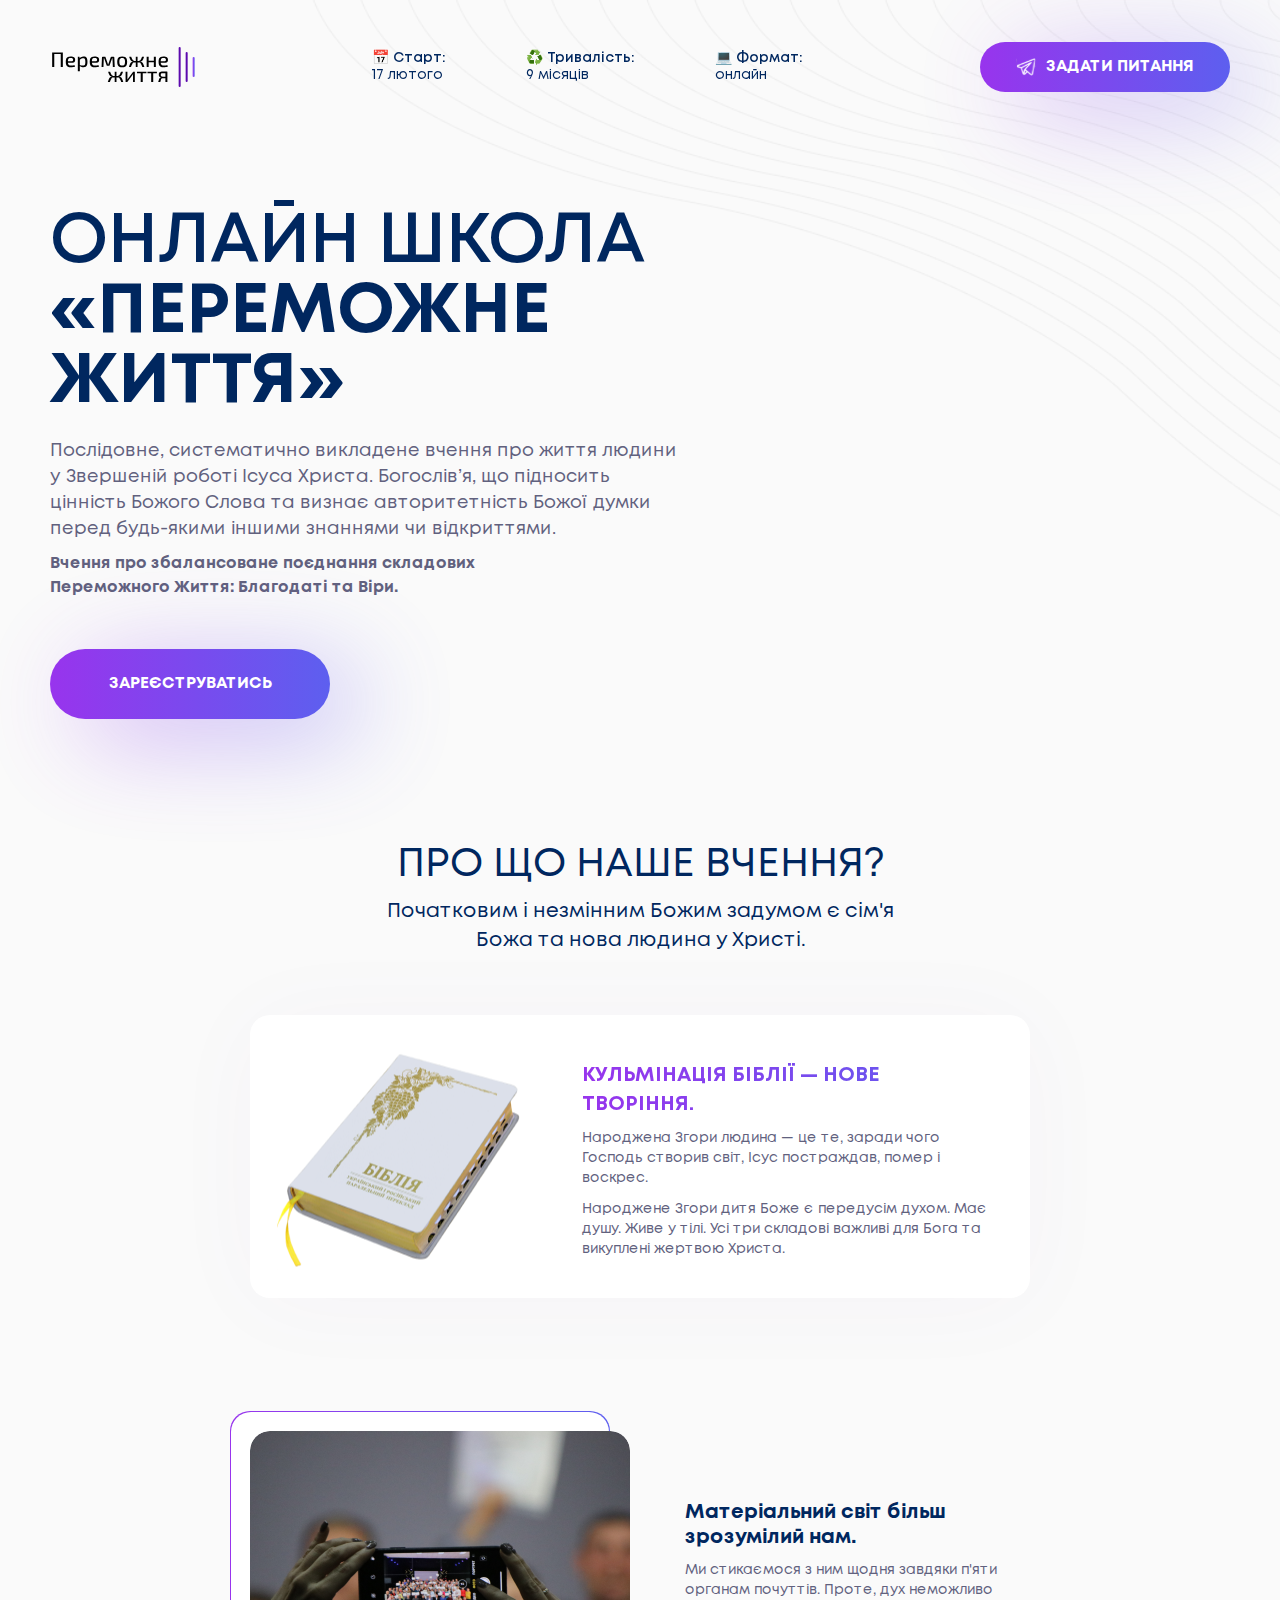
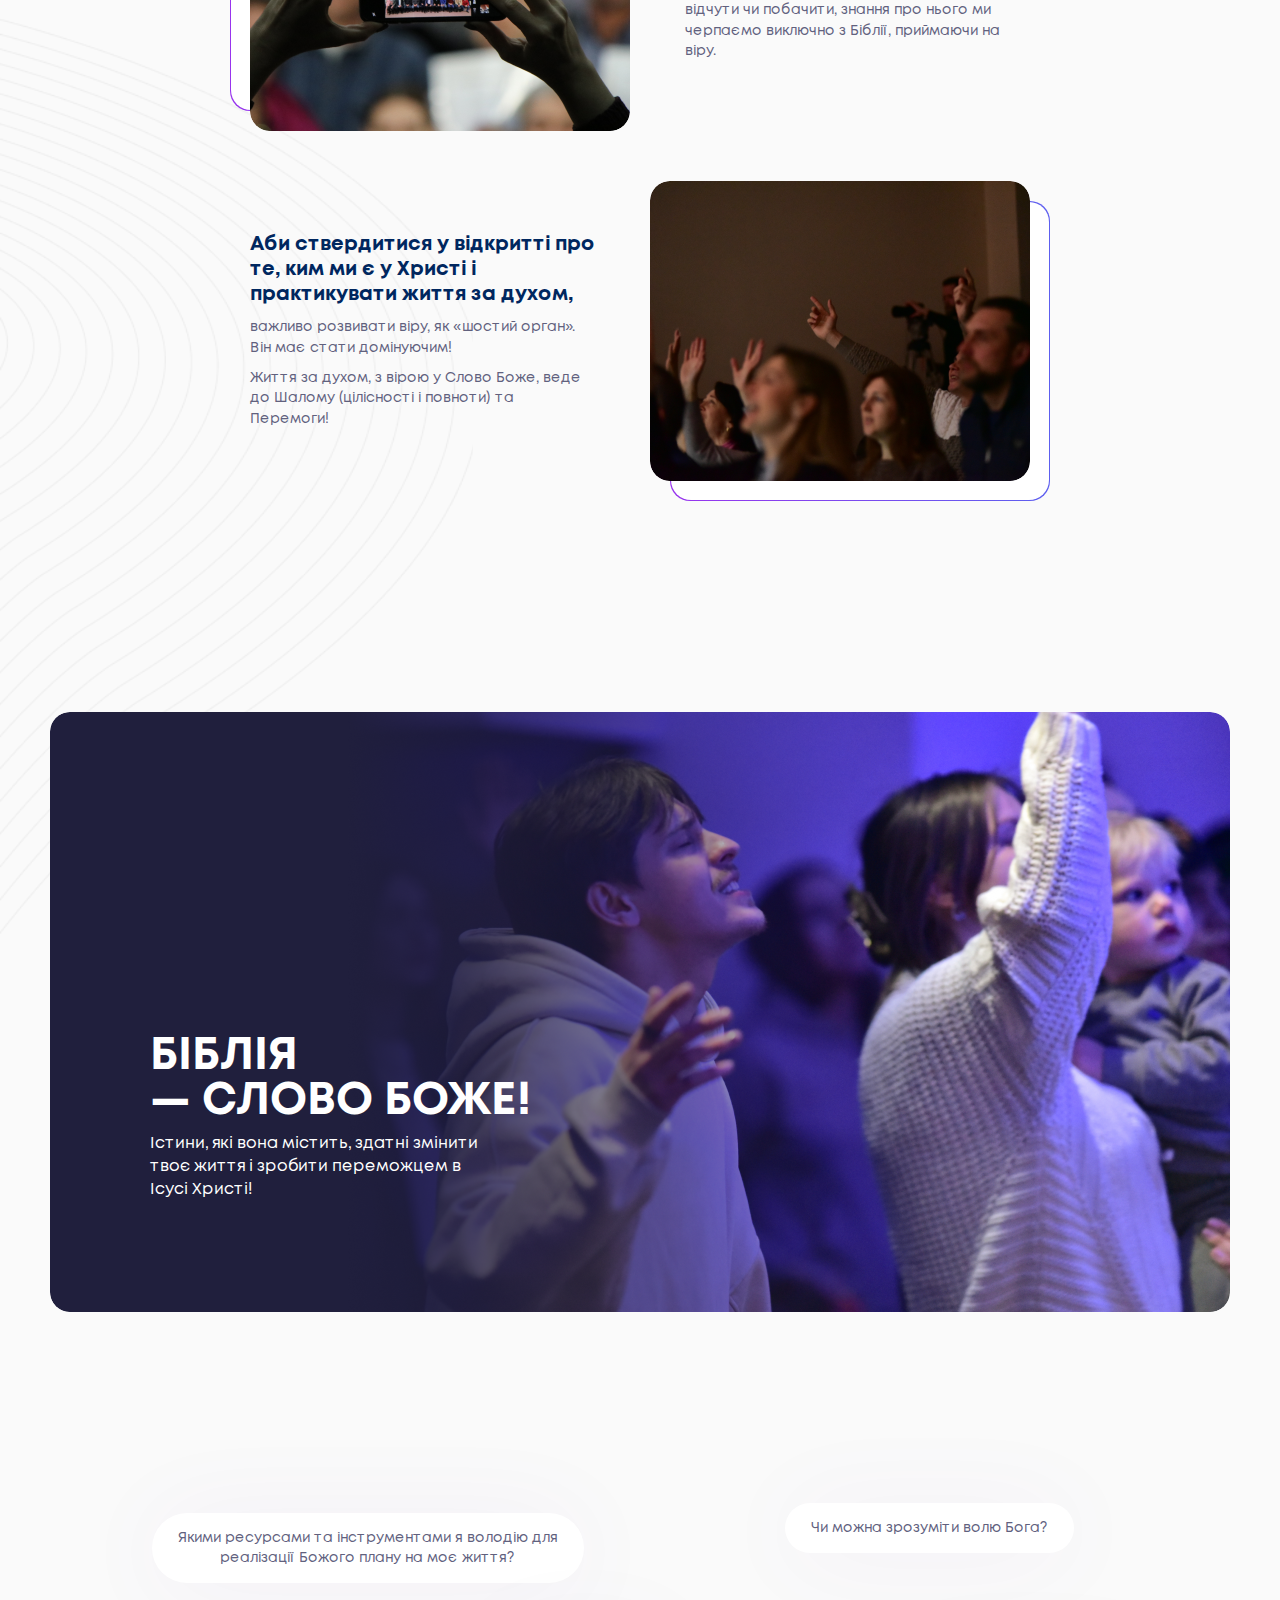
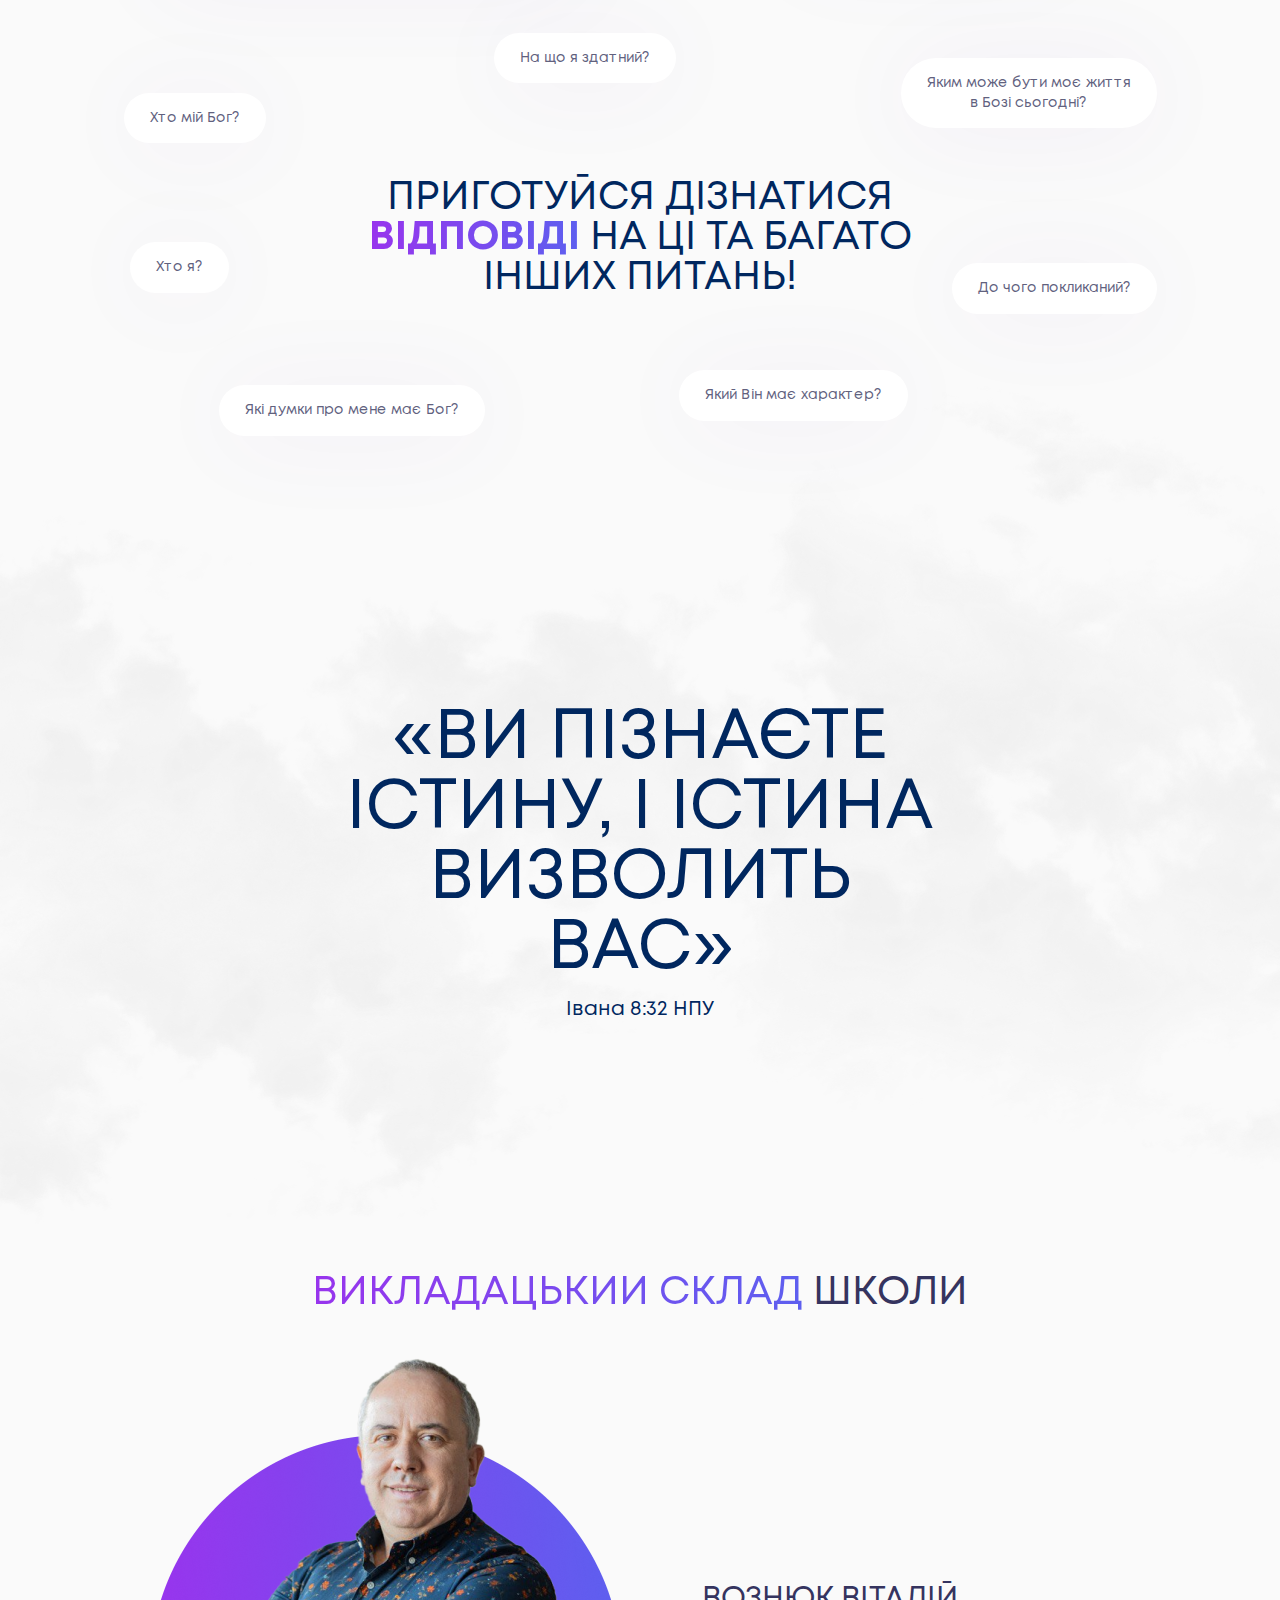
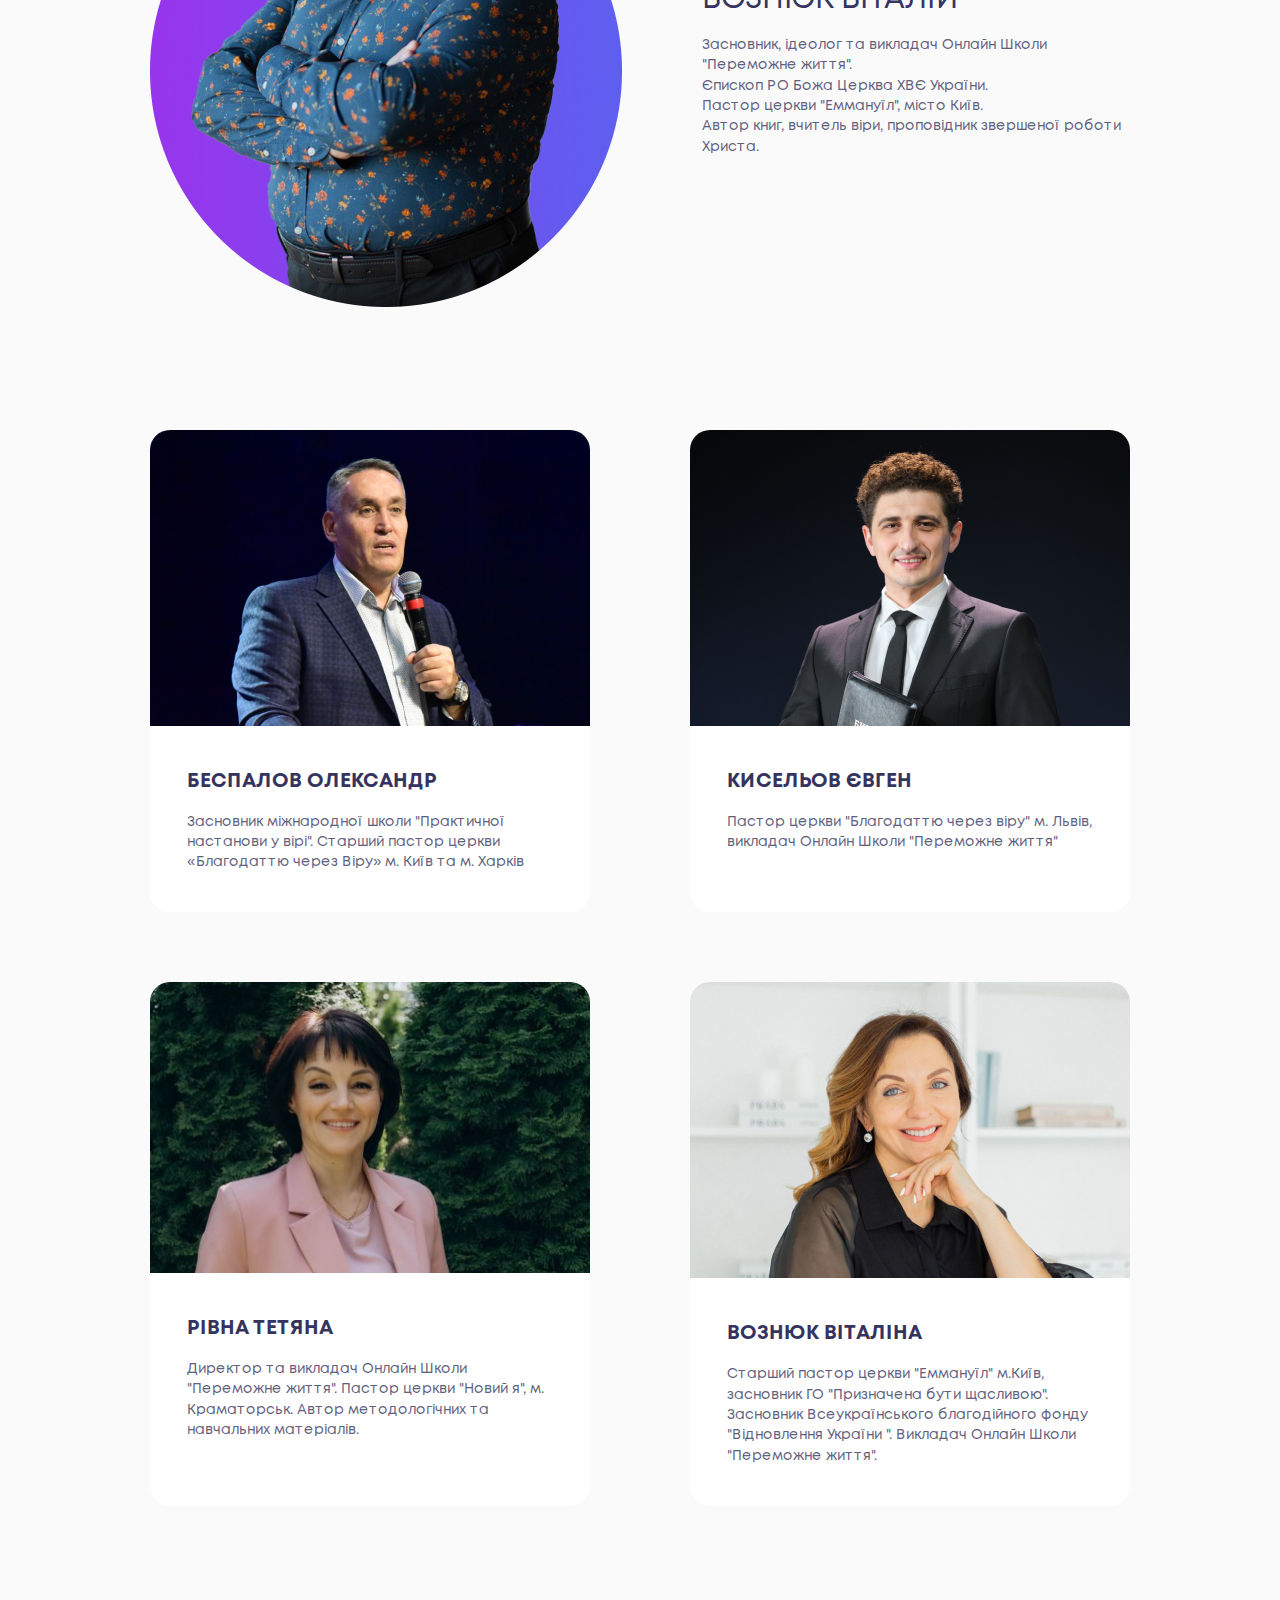
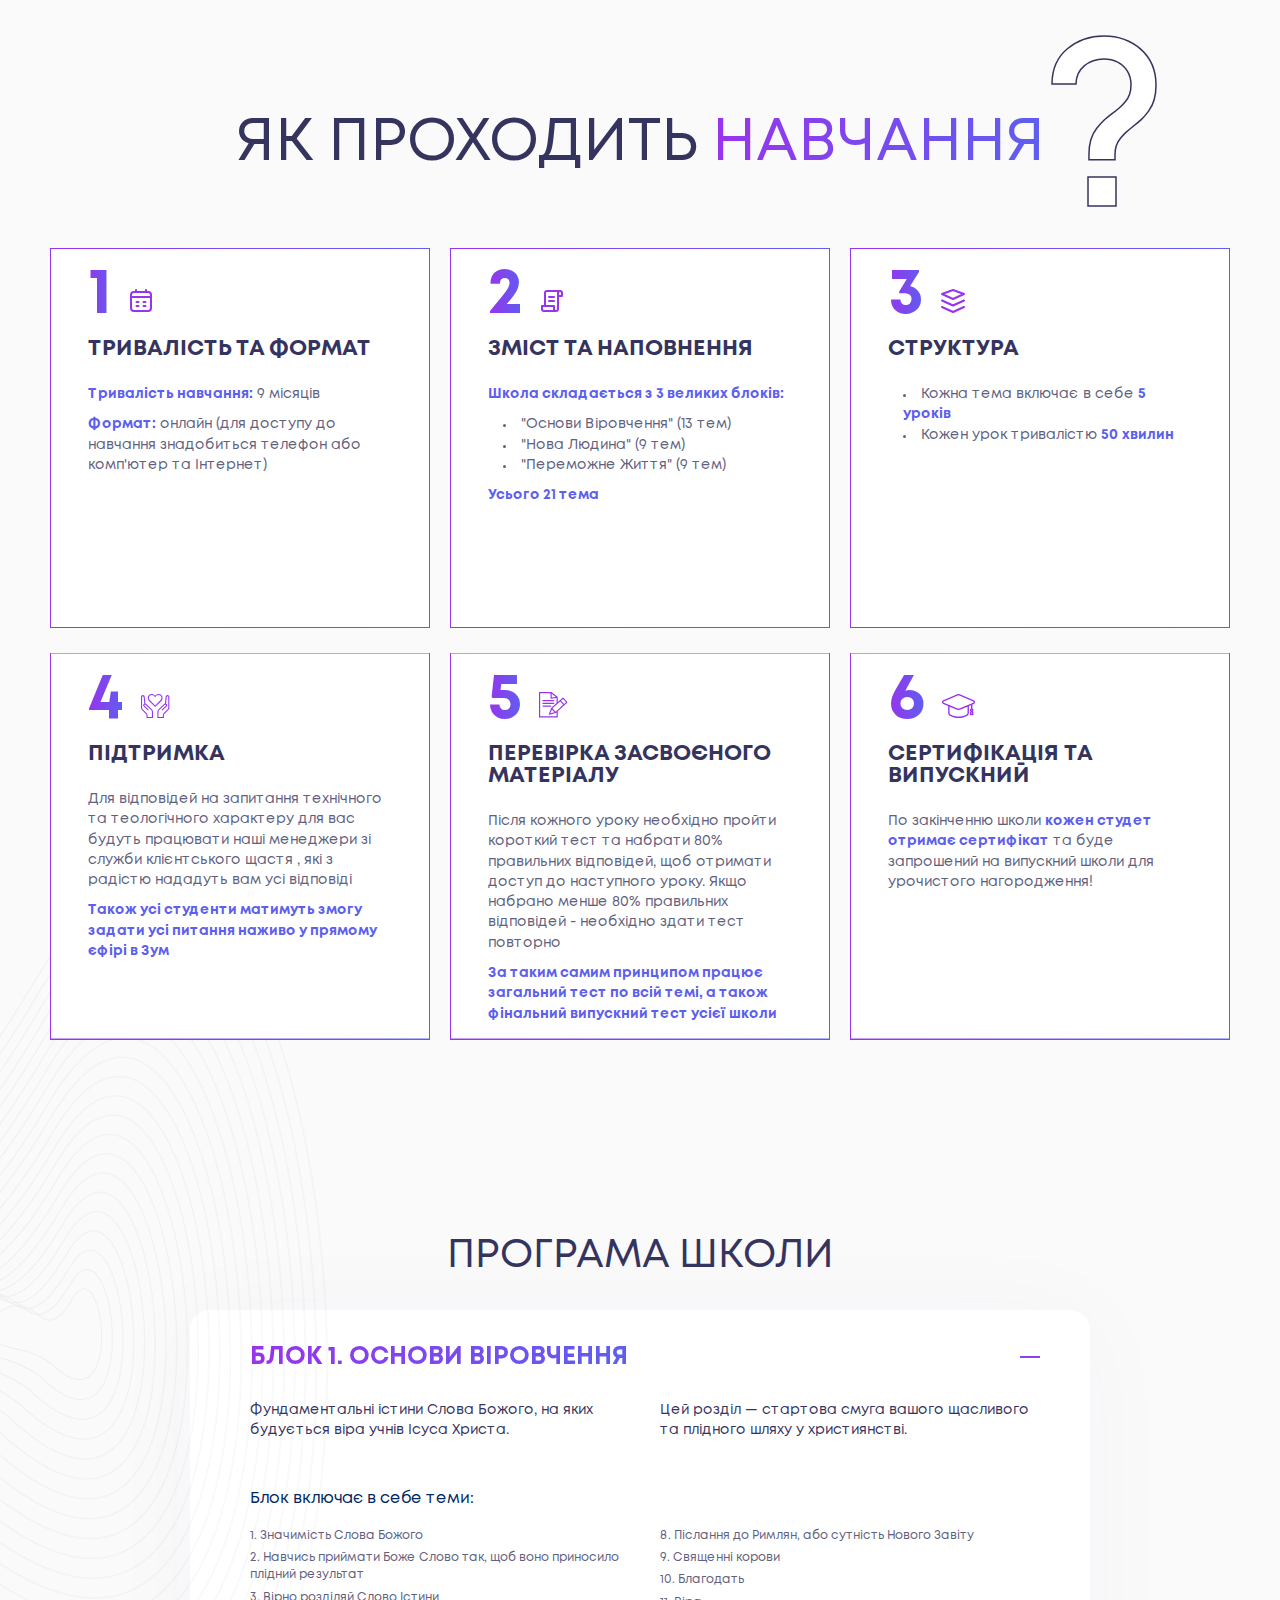
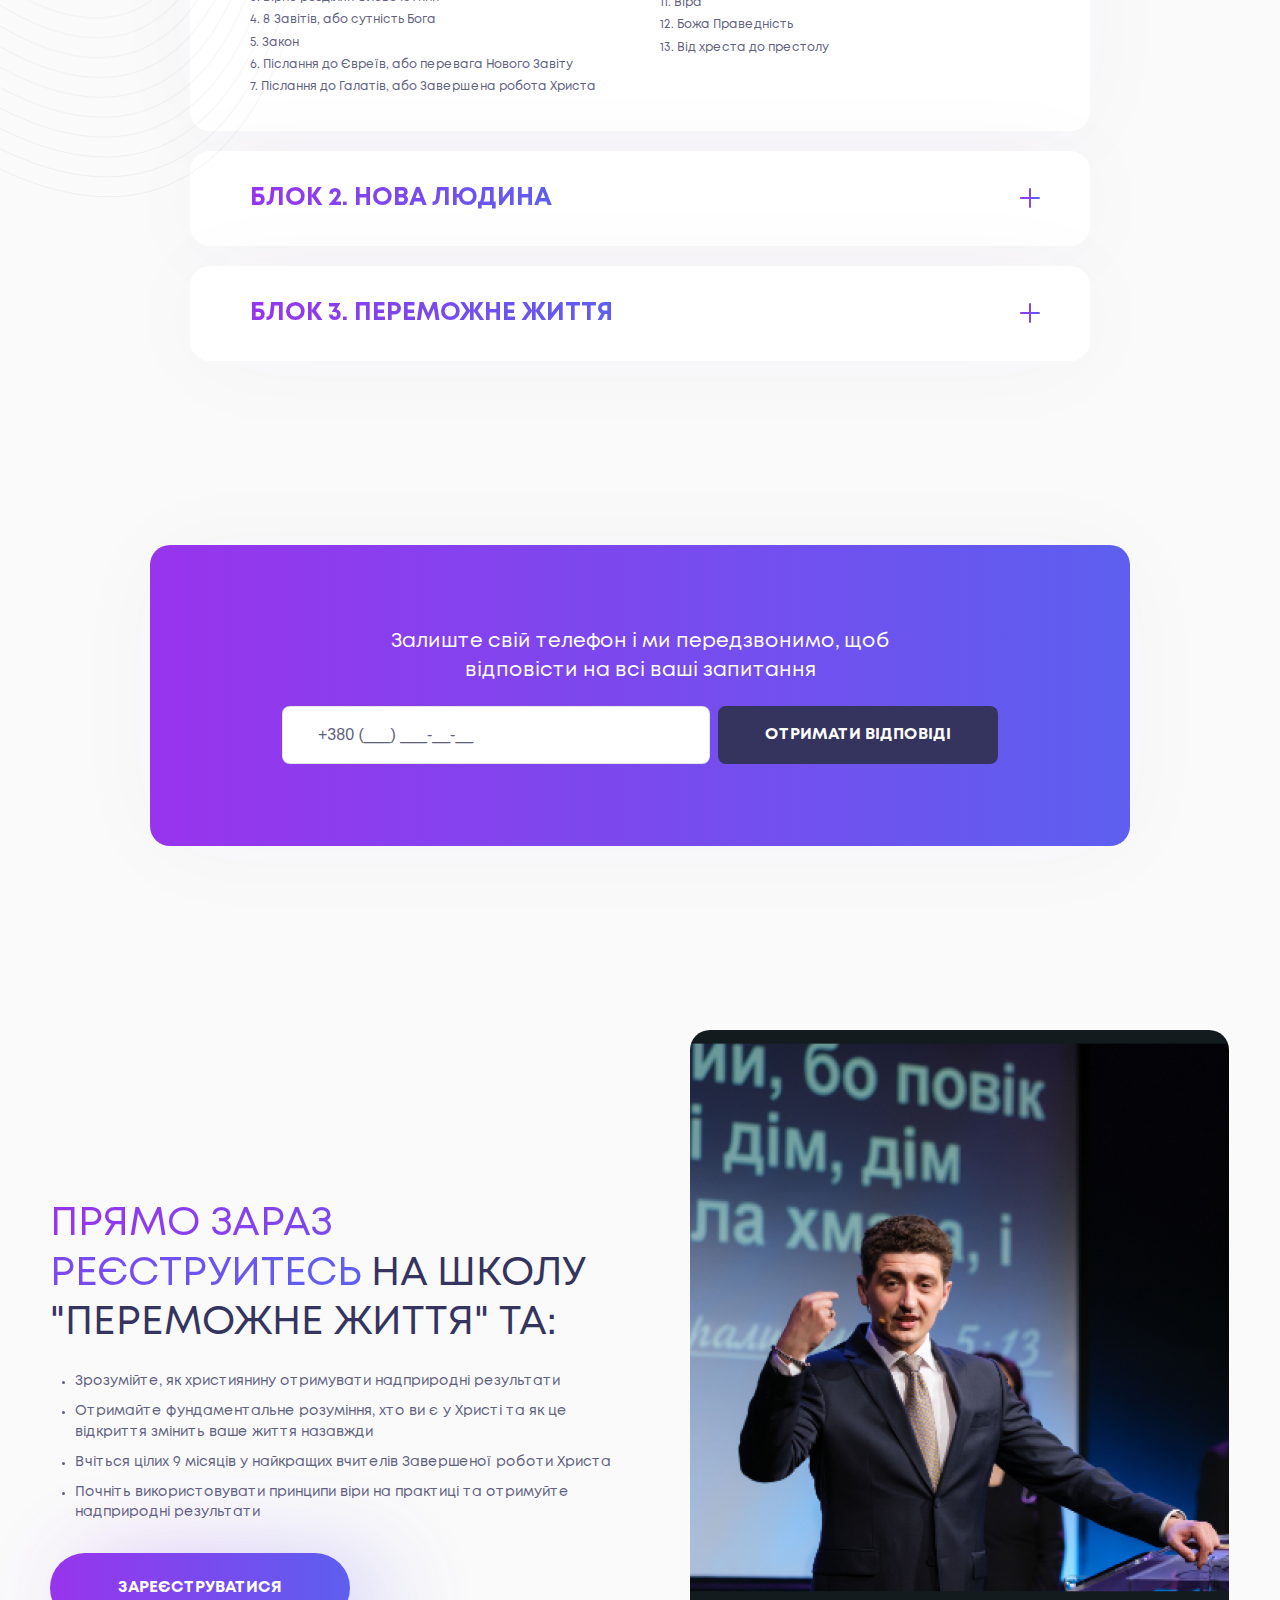
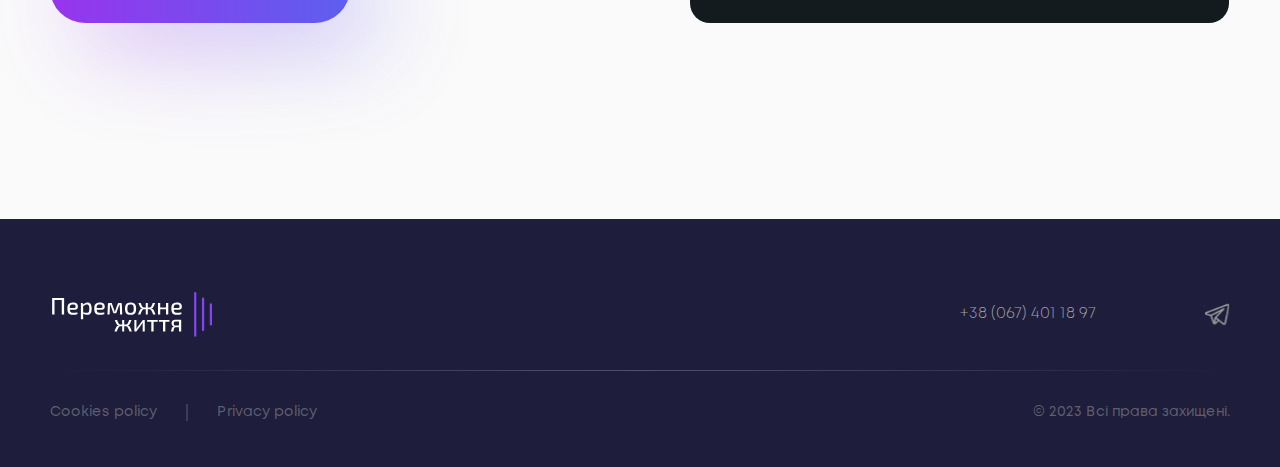
==== commit 6eba0e35: "edit text" ====
--- a/index.html
+++ b/index.html
@@ -27,7 +27,11 @@
               <div class="header__info-text">онлайн</div>
             </div>
           </div>
-          <a href="" class="header__btn btn">
+          <a
+            href="https://legioaro.github.io/peremojne-jittya/"
+            target="_blank"
+            class="header__btn btn"
+          >
             <div class="btn__icon"><img src="./img/icons/telegram-w.svg" alt="" /></div>
             <p>ЗАДАТИ ПИТАННЯ</p>
           </a>
--- a/css/styles.css
+++ b/css/styles.css
@@ -1 +1 @@
-@font-face{font-family:"Mont";src:url("../fonts/Mont-Light.woff2") format("woff2"),url("../fonts/Mont-Light.woff") format("woff"),url("../fonts/Mont-Light.ttf") format("truetype");font-weight:300;font-style:normal}@font-face{font-family:"Mont";src:url("../fonts/Mont-Regular.woff2") format("woff2"),url("../fonts/Mont-Regular.woff") format("woff"),url("../fonts/Mont-Regular.ttf") format("truetype");font-weight:400;font-style:normal}@font-face{font-family:"Mont";src:url("../fonts/Mont-SemiBold.woff2") format("woff2"),url("../fonts/Mont-SemiBold.woff") format("woff"),url("../fonts/Mont-SemiBold.ttf") format("truetype");font-weight:600;font-style:normal}@font-face{font-family:"Mont";src:url("../fonts/Mont-Bold.woff2") format("woff2"),url("../fonts/Mont-Bold.woff") format("woff"),url("../fonts/Mont-Bold.ttf") format("truetype");font-weight:700;font-style:normal}:root{--font-text: "Mont", sans-serif;--color-1: #00275f;--color-2: #35345f;--color-3: #61617e;--gradient: linear-gradient(90deg, rgb(152, 52, 237), rgb(93, 95, 239))}html,body,*,*::after,*::before{padding:0;margin:0;box-sizing:border-box;font-weight:400}ul,ol{list-style:none}img{width:100%;height:100%;-o-object-fit:cover;object-fit:cover}a{color:inherit;text-decoration:none}input[type=number]::-webkit-outer-spin-button,input[type=number]::-webkit-inner-spin-button{-webkit-appearance:none;margin:0}input[type=number]{-moz-appearance:textfield}input[type=number]:hover,input[type=number]:focus{-moz-appearance:number-input}input[type=number]::-webkit-inner-spin-button,input[type=number]::-webkit-outer-spin-button{-webkit-appearance:none;margin:0}body{background-color:#fafafa;color:var(--color-1);font-family:var(--font-text);font-weight:normal;position:relative;overflow-x:hidden}body.lock{overflow:hidden}.container{width:100%;max-width:1220px;margin:0 auto;padding:0 20px}.title{font-size:40px;line-height:120%;letter-spacing:0%;text-transform:uppercase;color:var(--color-2)}.title span{background-image:var(--gradient);-webkit-background-clip:text;-webkit-text-fill-color:rgba(0,0,0,0);background-clip:text;text-fill-color:rgba(0,0,0,0)}.title--fz-60{font-size:60px}@media(max-width: 768px){.title{font-size:30px}.title--fz-60{font-size:50px}}@media(max-width: 375px){.title--fz-60{font-size:45px}}.btn{width:100%;border:0;position:relative;border-radius:100px;display:flex;align-items:center;justify-content:center;padding:25px 10px;font-family:var(--font-text);color:#fff;cursor:pointer}.btn::after{content:"";position:absolute;top:0;left:0;width:100%;height:100%;border-radius:100px;background-image:var(--gradient);z-index:1}.btn::before{content:"";position:absolute;width:100%;height:100%;border-radius:100px;background-image:var(--gradient);filter:blur(50px);opacity:.4;top:18px;left:30px;pointer-events:none}.btn p{position:relative;z-index:2;font-size:16px;font-weight:700;line-height:125%;letter-spacing:1%;text-transform:uppercase}.btn__icon{display:flex;margin-right:10px;width:100%;max-width:20px;position:relative;z-index:2}@media(max-width: 769px){.btn::before{filter:blur(10px);top:5px;left:5px}}.form{width:100%;max-width:1180px;padding:78px 40px;box-shadow:0px 2.97436px 74.359px rgba(0,0,0,.1);border-radius:20px;background:#fff;color:#333;text-align:center;min-height:530px}.form--tmpl-2{min-height:384px}.form__title{font-size:32px;font-weight:700;line-height:100%;letter-spacing:0%;text-align:center;text-transform:uppercase;margin-bottom:40px}.form__title span{color:#5d5fef;font-weight:700}.form__text{text-align:center;font-size:21px;letter-spacing:-0.84px;margin-bottom:32px}.form__inputs{width:100%;margin-bottom:20px}.form__input-block{width:100%;position:relative;max-width:428px;margin:0 auto 20px}.form__input-block:last-child{margin-bottom:0}.form__input{border-radius:16px;background:#eff0f7;font-family:var(--font-text);color:#6e7191;font-size:15px;font-weight:400;line-height:166%;letter-spacing:.75px;width:100%;border:0;padding:20px 24px;transition:.3s}.form__input::-moz-placeholder{color:#6e7191;font-size:15px;font-weight:400;line-height:166%;letter-spacing:.75px}.form__input::placeholder{color:#6e7191;font-size:15px;font-weight:400;line-height:166%;letter-spacing:.75px}.form__input.novalid{border:.74359px solid #ea3030}.form__input.novalid+.form__input-text{display:block}.form__input-text{font-weight:400;font-size:14.8718px;line-height:145%;color:#ea3030;text-align:left;position:absolute;left:24px;top:calc(100% + 3px);display:none}.form__input-text.novalid{display:block}.form__btn{max-width:428px;margin:0 auto;border-radius:16px;background:#5d5fef;width:100%;border:0;display:flex;align-items:center;justify-content:center;color:#fff;padding:20px 10px;font-family:var(--font-text);font-size:18px;font-weight:600;line-height:120%;letter-spacing:.75px;text-align:center;cursor:pointer}.form__btn-icon{display:flex;width:24px;position:relative;z-index:2;margin-left:16px}@media(max-width: 768px){.form__title{font-size:24px}}@media(max-width: 600px){.form{min-height:535px;padding:65px 20px 50px}.form--tmpl-2{min-height:284px}}.modal__wrapper{position:fixed;width:100%;height:100vh;background-color:rgba(38,36,39,.9);display:none;justify-content:center;top:0;left:0;z-index:100;padding:50px 15px;overflow:auto}.modal__wrapper.active{display:flex}.modal__content{width:100%;max-width:1180px;min-height:584px;height:-moz-fit-content;height:fit-content;position:relative}.modal__content--tmpl-2{min-height:384px}.modal__btn-close{position:absolute;right:28px;top:28px;cursor:pointer;width:100%;max-width:30px;display:flex}.modal__btn-close span{font-size:20px}.modal__btn-close span::before{color:var(--color-select)}.close-button{background-color:rgba(0,0,0,0);border:0;cursor:pointer;padding:0}.close-button svg{display:block;fill:none;stroke:#000;stroke-width:2}@media(max-width: 768px){.modal__content{max-width:500px}}@media(max-width: 550px){.modal__content{min-height:530px}.modal__content--tmpl-2{min-height:384px}}.header{position:fixed;width:100%;left:0;top:0;padding:42px 0;z-index:100;transition:.3s}.header--scroll{padding:20px 0;-webkit-backdrop-filter:blur(20px);backdrop-filter:blur(20px);background-color:rgba(255,255,255,.4)}.header__wrapper{display:flex;justify-content:space-between;align-items:center}.header__logo{width:100%;max-width:145px;display:flex}.header__infos{display:flex}.header__info{margin-right:80px;font-size:14px;line-height:125%;letter-spacing:1%}.header__info:last-child{margin-right:0}.header__btn{max-width:250px;padding:15px 10px}.header__info-title{font-weight:600}.header__info-text{font-weight:400}@media(max-width: 1000px){.header__infos{flex-direction:column}.header__info{display:flex;margin-right:0}}@media(max-width: 900px){.header__info{margin-right:40px}}@media(max-width: 825px){.header__info{margin-right:20px}}@media(max-width: 768px){.header{padding:20px 0;flex-direction:column}}@media(max-width: 650px){.header__btn{max-width:180px}.header__btn p{font-size:14px}}@media(max-width: 600px){.header__btn{max-width:-moz-fit-content;max-width:fit-content;padding:15px}.header__btn p{display:none}.header__btn .btn__icon{margin-right:0;max-width:30px}}@media(max-width: 450px){.header__info{display:none;flex-direction:column}.header__info:nth-child(1){display:flex}}@media(max-width: 375px){.header__logo{max-width:120px}.header__btn{padding:10px}}.cover{padding-top:208px;overflow:hidden;padding-bottom:126px;position:relative}.cover__dec{position:absolute;width:980px;height:593px;right:0;top:0;background-image:url(../img/decor/1.png);background-repeat:no-repeat;background-size:cover;pointer-events:none}.cover__wrapper{position:relative;z-index:1}.cover__content{position:relative}.cover__info{max-width:640px;width:100%}.cover__title{font-size:70px;font-weight:600;line-height:100%;letter-spacing:0%;text-transform:uppercase;margin-bottom:20px}.cover__title span{font-weight:800}.cover__text{font-size:18px;line-height:145%;letter-spacing:1%;margin-bottom:10px;color:var(--color-3)}.cover__desc{font-size:16px;font-weight:700;line-height:145%;letter-spacing:1%;margin-bottom:50px;width:100%;max-width:425px;color:var(--color-3)}.cover__btn{max-width:280px}.cover__img{position:absolute;width:962px;display:flex;top:-18px;right:-395px}.cover__info-mob{display:none}@media(max-width: 1150px){.cover__info{max-width:500px}.cover__title{font-size:55px}.cover__img{width:700px;right:-200px;top:100px}}@media(max-width: 1000px){.cover__info{max-width:500px}.cover__title{font-size:50px}.cover__img{width:550px;right:-150px;top:50px}}@media(max-width: 900px){.cover__img{right:-200px}}@media(max-width: 850px){.cover__info{max-width:450px}.cover__img{right:-240px}}@media(max-width: 768px){.cover{padding-top:100px;padding-bottom:70px}.cover__info{text-align:center;max-width:600px;margin:0 auto}.cover__info-mob{display:block;margin-bottom:20px}.cover__title{font-size:50px}.cover__text{font-size:16px}.cover__desc{margin:0 auto 30px}.cover__img{position:relative;top:auto;right:auto;margin:0 auto;width:100%}.cover__btn{margin:0 auto}}@media(max-width: 500px){.cover__title{font-size:40px}}@media(max-width: 375px){.cover__title{font-size:36px}}.about{margin-bottom:231px}.about__wrapper{width:100%;max-width:780px;margin:0 auto}.about__title{text-align:center;margin-bottom:12px;font-size:40px;line-height:100%;letter-spacing:0%;text-transform:uppercase}.about__subtitle{margin:0 auto 60px;font-size:20px;line-height:145%;letter-spacing:0%;text-align:center;max-width:537px}.about__info{padding:46px 35px 38px 27px;border-radius:20px;box-shadow:0px 4px 100px 0px rgba(92,10,174,.03);background-color:#fff;display:flex;align-items:center;margin-bottom:133px}.about__info-img-block{width:100%;max-width:248px;position:relative;margin-right:57px;display:flex;flex-shrink:0}.about__info-img{width:100%;display:flex;position:absolute;left:50%;top:50%;transform:translateX(-50%) translateY(-50%)}.about__info-title{-webkit-background-clip:text;-webkit-text-fill-color:rgba(0,0,0,0);background-clip:text;text-fill-color:rgba(0,0,0,0);background-image:var(--gradient);font-size:20px;font-weight:700;line-height:145%;letter-spacing:1%;text-transform:uppercase;margin-bottom:9px}.about__info-text{color:var(--color-3)}.about__info-text p{font-size:14px;line-height:145%;letter-spacing:1%;margin-bottom:10px}.about__info-text p:last-child{margin-bottom:0}.about__item{display:flex;align-items:center;margin-bottom:50px}.about__item:nth-child(even){flex-direction:row-reverse}.about__item:nth-child(even) .about__item-img-block{margin-right:0;margin-left:55px}.about__item:nth-child(even) .about__item-img-dec{left:20px;top:20px}.about__item-img-block{max-width:380px;width:100%;display:flex;flex-shrink:0;margin-right:55px;position:relative}.about__item-img{width:100%;border-radius:20px;display:flex;overflow:hidden;position:relative;z-index:1}.about__item-img-dec{position:absolute;width:100%;height:100%;border-radius:20px;background-image:var(--gradient);left:-20px;top:-20px}.about__item-img-dec::before{content:"";position:absolute;width:calc(100% - 2px);height:calc(100% - 2px);left:50%;top:50%;transform:translateX(-50%) translateY(-50%);background-color:#fff;border-radius:20px}.about__item-title{font-size:20px;font-weight:700;line-height:125%;letter-spacing:0%;margin-bottom:10px}.about__item-text p{color:var(--color-3);font-size:14px;line-height:145%;letter-spacing:1%;margin-bottom:10px}.about__item-text p:last-child{margin-bottom:0}@media(max-width: 850px){.about{margin-bottom:150px}.about__item:nth-child(even) .about__item-img-dec{left:10px;top:10px}.about__item-img-dec{left:-10px;top:-10px}}@media(max-width: 768px){.about{margin-bottom:70px}.about__info{margin-bottom:50px}.about__info-img-block{max-width:200px;margin-right:30px}.about__item:nth-child(even) .about__item-img-block{margin-left:30px}.about__item-img-block{margin-right:30px;max-width:300px}}@media(max-width: 650px){.about__item{flex-direction:column;width:100%;max-width:500px;margin:0 auto 50px}.about__item:nth-child(even){flex-direction:column}.about__item:nth-child(even) .about__item-img-block{margin-left:0}.about__item-img-block{max-width:400px;margin-right:0;margin-bottom:30px}.about__item-content{max-width:400px}}@media(max-width: 600px){.about__title{font-size:30px}.about__subtitle{font-size:18px;margin-bottom:50px}.about__info{flex-direction:column;padding:20px}.about__info-img{position:relative;left:auto;top:auto;transform:translateX(0) translateY(0)}}.quotation{margin-bottom:191px;position:relative}.quotation__dec{position:absolute;width:473px;height:962px;left:0;bottom:360px;background-image:url(../img/decor/2.png);background-repeat:no-repeat;background-size:cover;pointer-events:none}.quotation__wrapper{color:#fff;background-image:url("../img/quotation/bg.png");background-position:top right;background-size:cover;background-repeat:no-repeat;border-radius:20px;overflow:hidden;min-height:600px;position:relative;z-index:1}.quotation__content{width:100%;max-width:440px;position:absolute;left:100px;bottom:93px}.quotation__title{font-size:45px;font-weight:700;line-height:100%;letter-spacing:0%;text-transform:uppercase;margin-bottom:8px}.quotation__text{max-width:332px;font-size:16px;line-height:145%;letter-spacing:1%;margin-bottom:17px}.quotation__date{display:flex;justify-content:flex-end;align-items:flex-start}.quotation__date p{font-size:16px;line-height:145%;letter-spacing:1%;margin-right:11px}.quotation__date-icon{width:100%;max-width:26px;display:flex}@media(max-width: 900px){.quotation{margin-bottom:100px}.quotation__wrapper{min-height:400px}.quotation__content{left:50px;bottom:50px}}@media(max-width: 768px){.quotation{margin-bottom:80px}}@media(max-width: 550px){.quotation__dec{width:300px}.quotation__wrapper{min-height:auto;padding:50px 20px}.quotation__content{position:relative;left:auto;bottom:auto}.quotation__title{font-size:30px}.quotation__text{font-size:14px}}.questions{margin-bottom:268px}.questions__wrapper{width:100%;max-width:1033px;margin:0 auto;height:533px;position:relative;z-index:1}.questions__title{margin:0 auto;max-width:600px;font-size:40px;line-height:100%;letter-spacing:0%;text-align:center;text-transform:uppercase;padding-top:275px}.questions__title span{-webkit-background-clip:text;-webkit-text-fill-color:rgba(0,0,0,0);background-clip:text;text-fill-color:rgba(0,0,0,0);background-image:var(--gradient);font-weight:700}.questions__item{padding:15px 26px;border-radius:100px;box-shadow:0px 4px 100px 0px rgba(92,10,174,.05);background:#fff;max-width:-moz-fit-content;max-width:fit-content;color:#61617e;font-size:14px;line-height:145%;letter-spacing:1%;text-align:center;color:var(--color-3);position:absolute;display:flex;align-items:center}.questions__item--1{top:10px;left:28px}.questions__item--2{top:0px;right:83px}.questions__item--3{top:130px;left:370px}.questions__item--4{top:190px;left:0px}.questions__item--5{top:155px;right:0px}.questions__item--6{bottom:143px;left:6px}.questions__item--7{bottom:122px;right:0}.questions__item--8{bottom:0;left:95px}.questions__item--9{bottom:15px;right:249px}@media(max-width: 900px){.questions__title{font-size:30px}.questions__item--2{right:0px}.questions__item--3{left:240px}.questions__item--9{right:100px}}@media(max-width: 768px){.questions__item{font-size:12px;padding:10px 20px}.questions__item--1{top:50px}.questions__item--3{top:120px;left:150px}.questions__item--5{top:170px}.questions__item--6{bottom:120px}.questions__item--9{bottom:50px}}@media(max-width: 500px){.questions__wrapper{height:auto}.questions__title{padding-top:0;margin-bottom:30px}.questions__items{display:flex;flex-wrap:wrap;gap:10px;justify-content:center}.questions__item{position:relative}.questions__item br{display:none}.questions__item--1,.questions__item--2,.questions__item--3,.questions__item--4,.questions__item--5,.questions__item--6,.questions__item--7,.questions__item--8,.questions__item--9{left:auto;right:auto;top:auto;bottom:auto}}.excerpt{margin-bottom:248px;position:relative}.excerpt__dec{position:absolute;width:100%;height:1123px;overflow:hidden;top:50%;left:50%;transform:translateY(-50%) translateX(-50%)}.excerpt__dec-img{position:absolute;display:flex;width:2200px;margin:0 auto;top:50%;left:50%;transform:translateY(-50%) translateX(-50%)}.excerpt__wrapper{position:relative;z-index:1}.excerpt__content{width:100%;max-width:601px;text-align:center;margin:0 auto}.excerpt__title{font-size:70px;line-height:100%;letter-spacing:0%;text-transform:uppercase;margin-bottom:16px}.excerpt__subtitle{font-size:20px;line-height:100%;letter-spacing:0%}@media(max-width: 1200px){.excerpt__title{font-size:60px}}@media(max-width: 1000px){.excerpt__title{font-size:50px}}@media(max-width: 768px){.excerpt__title{font-size:40px}}@media(max-width: 500px){.excerpt__title{font-size:30px}}.speakers{margin-bottom:200px}.speakers__wrapper{width:100%;max-width:980px;margin:0 auto;position:relative;z-index:1}.speakers__title{text-align:center;margin-bottom:38px;line-height:120%}.speakers__presenter{display:flex;align-items:center;margin-bottom:123px}.speakers__presenter-img{display:flex;flex-shrink:0;margin-right:80px;width:100%;max-width:472px}.speakers__presenter-content{padding-top:80px}.speakers__presenter-title{color:var(--color-2);font-size:30px;line-height:100%;letter-spacing:0%;text-transform:uppercase;margin-bottom:20px}.speakers__presenter-text p{color:var(--color-3);font-size:14px;line-height:145%;letter-spacing:1%;margin-bottom:20px}.speakers__presenter-text p:last-child{margin-bottom:0}.speakers__items{display:grid;grid-template-columns:repeat(2, 1fr);grid-column-gap:100px;grid-row-gap:70px}.speakers__item{border-radius:20px;background-color:#fff}.speakers__item-img{border-radius:20px 20px 0 0;overflow:hidden}.speakers__item-content{padding:40px 37px}.speakers__item-title{color:var(--color-2);font-size:20px;font-weight:700;line-height:100%;letter-spacing:0%;text-transform:uppercase;margin-bottom:20px}.speakers__item-text p{color:var(--color-3);font-size:14px;line-height:145%;letter-spacing:1%;margin-bottom:20px}.speakers__item-text p:last-child{margin-bottom:0}@media(max-width: 1100px){.speakers__items{grid-column-gap:20px;grid-row-gap:30px}}@media(max-width: 900px){.speakers{margin-bottom:100px}.speakers__presenter-img{margin-right:30px;max-width:300px}}@media(max-width: 768px){.speakers{margin-bottom:80px}.speakers__presenter{margin-bottom:80px;flex-direction:column}.speakers__presenter-content{padding-top:0px;max-width:400px}.speakers__presenter-img{margin-right:0;margin-bottom:50px}.speakers__presenter-title{text-align:center;font-size:24px}.speakers__item-content{padding:20px}}@media(max-width: 650px){.speakers__items{grid-template-columns:repeat(1, 1fr);max-width:400px;margin:0 auto;grid-row-gap:50px}}.lessons{margin-bottom:184px}.lessons__wrapper{width:100%;max-width:1020px;margin:0 auto}.lessons__title{display:block;max-width:-moz-fit-content;max-width:fit-content;background-color:#fafafa;padding:0 100px 0 20px;margin-bottom:-22px;position:relative;z-index:1}.lessons__items{border:1px solid rgba(0,0,0,0);-o-border-image:var(--gradient) 1;border-image:var(--gradient) 1;padding:133px 80px 117px;display:grid;grid-template-columns:repeat(3, 1fr);grid-column-gap:140px}.lessons__item-num{margin-bottom:10px;background-image:var(--gradient);-webkit-background-clip:text;-webkit-text-fill-color:rgba(0,0,0,0);background-clip:text;text-fill-color:rgba(0,0,0,0);font-weight:300;font-size:100px;line-height:100%;letter-spacing:0%;text-transform:uppercase;display:inline-block}.lessons__item-text{padding-left:10px;color:var(--color-2);font-size:14px;line-height:145%;letter-spacing:1%}.lessons__item-text span{font-weight:700}@media(max-width: 1050px){.lessons__items{grid-column-gap:80px;padding:100px 80px}}@media(max-width: 900px){.lessons{margin-bottom:100px}.lessons__items{grid-column-gap:50px;padding:80px 50px}}@media(max-width: 768px){.lessons{margin-bottom:80px}.lessons__items{grid-column-gap:40px;padding:50px 20px}}@media(max-width: 650px){.lessons__title{padding:0;margin:0 auto 30px;text-align:center}.lessons__items{grid-template-columns:repeat(1, 1fr);max-width:400px;margin:0 auto;grid-row-gap:50px}}.description{margin-bottom:192px;position:relative}.description__decor{display:flex;width:100%;max-width:590px;position:absolute;left:0;bottom:-768px}.description__wrapper{position:relative;z-index:1}.description__title{text-align:center;position:relative;max-width:-moz-fit-content;max-width:fit-content;margin:0 auto 67px}.description__title-dec{position:absolute;-webkit-text-stroke:1.5px #35345f;color:#fff;display:inline;font-size:230.32px;font-weight:600;line-height:100%;letter-spacing:0%;text-transform:uppercase;left:100%;top:50%;transform:translateY(-50%)}.description__items{display:grid;grid-template-columns:repeat(3, 1fr);grid-row-gap:25px;grid-column-gap:20px}.description__item{background-image:var(--gradient);position:relative;min-height:380px;padding:16px 38px}.description__item::before{content:"";position:absolute;width:calc(100% - 2px);height:calc(100% - 2px);left:50%;top:50%;transform:translateX(-50%) translateY(-50%);background-color:#fff}.description__item-header{display:flex;position:relative;align-items:baseline;z-index:1;margin-bottom:10px}.description__item-num{background-image:var(--gradient);-webkit-background-clip:text;-webkit-text-fill-color:rgba(0,0,0,0);background-clip:text;text-fill-color:rgba(0,0,0,0);font-size:64px;font-weight:700;line-height:100%;letter-spacing:0%;margin-right:17px}.description__item-icon{display:flex;justify-self:24px}.description__item-title{position:relative;z-index:1;color:#35345f;font-size:22px;font-weight:700;line-height:100%;letter-spacing:0%;text-transform:uppercase;margin-bottom:24px}.description__item-text{position:relative;z-index:1;font-size:14px;font-weight:400;line-height:145%;letter-spacing:1%;color:#61617e}.description__item-text p,.description__item-text ul{margin-bottom:10px}.description__item-text p:last-child,.description__item-text ul:last-child{margin-bottom:0}.description__item-text ul{padding-left:15px;list-style:disc;list-style-position:inside}.description__item-text span{font-weight:700;color:#5d5fef}@media(max-width: 1120px){.description__title{max-width:768px;width:-moz-fit-content;width:fit-content}.description__title-dec{left:auto;right:0}}@media(max-width: 1000px){.description__items{grid-template-columns:repeat(2, 1fr);max-width:650px;margin:0 auto}.description__item{padding:20px}}@media(max-width: 768px){.description{margin-bottom:100px}.description__title{max-width:600px}.description__title-dec{font-size:150px}}@media(max-width: 650px){.description__items{grid-template-columns:repeat(1, 1fr);max-width:400px}}@media(max-width: 600px){.description__title-dec{display:none}}.advantages{margin-bottom:184px}.advantages__wrapper{display:flex;align-items:flex-start;width:100%;max-width:780px;margin:0 auto;position:relative;z-index:1}.advantages__nav-block{top:130px;position:sticky;display:flex;align-items:flex-start;margin-right:90px}.advantages__title{writing-mode:vertical-rl;transform:rotate(-180deg);transform-origin:center;margin-right:30px}.advantages__nav-item{width:20px;height:20px;border-radius:50%;background-image:none;background-color:var(--color-3);opacity:.1;margin-bottom:110px;position:relative;transition:.3s;border:0;cursor:pointer}.advantages__nav-item:last-child{margin-bottom:0}.advantages__nav-item:last-child>div::before{display:none}.advantages__nav-item::before{content:"";width:calc(100% - 2px);height:calc(100% - 2px);border-radius:50%;position:absolute;left:50%;top:50%;transform:translateX(-50%) translateY(-50%);background-color:#fafafa}.advantages__nav-item::after{content:"";width:10px;height:10px;border-radius:50%;position:absolute;left:50%;top:50%;transform:translateX(-50%) translateY(-50%);background-image:none;background-color:var(--color-3)}.advantages__nav-item>div{position:relative;display:flex;width:100%;height:100%}.advantages__nav-item>div::before{content:"";position:absolute;width:1px;height:80px;background-color:var(--color-3);top:calc(100% + 15px);left:50%;transform:translateX(-50%)}.advantages__nav-item--active{opacity:1;background-image:var(--gradient)}.advantages__nav-item--active::after{background-image:var(--gradient)}.advantages__nav-item--active>div::before{background-image:var(--gradient)}.advantages__item{margin-bottom:74px}.advantages__item:last-child{margin-bottom:0}.advantages__item-img{height:297px;display:flex;margin-bottom:43px}.advantages__item-img img{-o-object-fit:contain;object-fit:contain;-o-object-position:left;object-position:left}.advantages__item-title{color:var(--color-1);font-size:20px;font-weight:700;line-height:125%;letter-spacing:0%;margin-bottom:15px}.advantages__item-text{color:var(--color-3);font-family:Mont;font-size:14px;line-height:145%;letter-spacing:1%}.advantages__item-text p{margin-bottom:15px}.advantages__item-text p:last-child{margin-bottom:0}@media(max-height: 600px){.advantages__nav-item{margin-bottom:50px}.advantages__nav-item>div::before{top:calc(100% + 10px);height:30px}}@media(max-width: 900px){.advantages{margin-bottom:100px}}@media(max-width: 768px){.advantages{margin-bottom:80px}.advantages__nav-block{margin-right:30px}.advantages__nav-item{margin-bottom:50px}.advantages__nav-item>div::before{top:calc(100% + 10px);height:30px}.advantages__item-img{margin-bottom:20px;height:200px}.advantages__item-img img{-o-object-fit:contain;object-fit:contain;-o-object-position:center;object-position:center}}@media(max-width: 525px){.advantages__nav-block{margin-right:10px}.advantages__title{margin-right:0}}@media(max-width: 450px){.advantages__item-img{height:auto}.advantages__item-img img{-o-object-fit:contain;object-fit:contain;-o-object-position:center;object-position:center}}.program{margin-bottom:184px}.program__wrapper{width:100%;max-width:900px;margin:0 auto}.program__title{text-align:center;margin-bottom:30px}.program__item{padding:35px 50px 35px 60px;border-radius:20px;box-shadow:0px 4px 100px 0px rgba(92,10,174,.03);background-color:#fff;display:grid;grid-template-rows:auto 0fr;transition:.3s;margin-bottom:20px}.program__item:last-child{margin-bottom:0}.program__item.active{grid-template-rows:auto 1fr}.program__item.active .program__item-body{padding-top:30px;opacity:1}.program__item.active .program__item-header-btn::after{transform:translateX(-50%) translateY(-50%) rotate(90deg);transform-origin:center}.program__item.active .program__item-header-btn::before{transform:translateX(-50%) translateY(-50%) rotate(180deg);transform-origin:center}.program__item-header{display:flex;align-items:center;justify-content:space-between;height:-moz-fit-content;height:fit-content}.program__item-header-title{background-image:var(--gradient);-webkit-background-clip:text;-webkit-text-fill-color:rgba(0,0,0,0);background-clip:text;text-fill-color:rgba(0,0,0,0);font-size:25px;line-height:100%;letter-spacing:0%;text-transform:uppercase;margin-right:20px;font-weight:700}.program__item-header-btn{position:relative;width:20px;height:20px;border:0;background-color:rgba(0,0,0,0);cursor:pointer}.program__item-header-btn::before,.program__item-header-btn::after{content:"";position:absolute;border-radius:2px;background-image:var(--gradient);left:50%;top:50%;transform:translateX(-50%) translateY(-50%);transition:.3s}.program__item-header-btn::before{width:100%;height:2px}.program__item-header-btn::after{width:2px;height:100%}.program__item-body{padding-top:0;opacity:0;transition:.3s;max-height:-moz-fit-content;max-height:fit-content;overflow:hidden}.program__item-info{display:grid;grid-template-columns:repeat(2, 1fr);grid-column-gap:30px;grid-row-gap:20px;margin-bottom:50px}.program__item-info p{color:var(--color-2);font-size:14px;line-height:145%;letter-spacing:1%}.program__item-info ul li{margin-bottom:5px;color:var(--color-3);font-size:12px;line-height:145%;letter-spacing:1%}.program__item-info ul li:last-child{margin-bottom:0}.program__item-info:last-child{margin-bottom:0}.program__item-info-title{font-size:16px;line-height:100%;letter-spacing:0%;margin-bottom:20px}@media(max-width: 768px){.program{margin-bottom:80px}.program__item{padding:20px}.program__item-header-title{font-size:20px}.program__item-info{grid-template-columns:repeat(1, 1fr);margin-bottom:30px;grid-row-gap:10px}.program__item-info ul li{margin-bottom:10px}}.feedback{margin-bottom:200px}.feedback__wrapper{width:100%;max-width:1200px}.feedback__title-block{margin-bottom:65px;display:flex;justify-content:space-between;align-items:flex-end}.feedback__title{margin-right:20px}.feedback__arrows{display:flex;align-items:center;padding-bottom:7px}.feedback__arrow{border:0;background-color:rgba(0,0,0,0);display:flex;cursor:pointer}.feedback__arrow.swiper-button-disabled path{fill:var(--color-2)}.feedback__arrow-l{margin-right:45px}.feedback__items{margin-bottom:50px;overflow:hidden;margin:-30px;padding:30px}.feedback__item{width:100%}.feedback__item-text{padding:26px;border-radius:15px;box-shadow:10.27px 4.11px 20px 0px rgba(0,0,0,.04);background-color:#fff;position:relative;margin-bottom:37px}.feedback__item-text p{color:var(--color-3);font-size:14px;line-height:21.57px;letter-spacing:0%;margin-bottom:10px}.feedback__item-text p:last-child{margin-bottom:0}.feedback__item-text::before{content:"";position:absolute;width:30px;height:27px;background-image:url(../img/feedback/triangle.svg);background-repeat:no-repeat;background-position:center;background-size:contain;top:calc(100% - 1px);left:50px;z-index:1}.feedback__item-info{display:flex;align-items:center;margin-left:30px}.feedback__item-info-img{border:4.11px solid #fff;box-shadow:0px 8.22px 8.22px 0px rgba(0,0,0,.08);border-radius:50%;overflow:hidden;display:flex;width:100%;max-width:82px;height:82px;margin-right:24px}.feedback__item-info-content{color:#6a6a6a}.feedback__item-info-name{font-size:24.65px;font-weight:700;line-height:90%;letter-spacing:0%;text-align:left;margin-bottom:4px}.feedback__item-info-desc{font-size:10.27px;line-height:200%;letter-spacing:0%;margin-bottom:16px}.feedback__item-info-stars{width:100%;max-width:92px;display:flex}.feedback__btn{max-width:280px;margin:50px auto 0}@media(max-width: 1150px){.feedback{margin-bottom:120px}.feedback__items{margin:-20px;padding:20px}.feedback__title-block{flex-direction:column;align-items:flex-start;margin-bottom:20px}.feedback__title{margin-right:0;margin-bottom:30px}.feedback__arrows{padding-bottom:0}}@media(max-width: 768px){.feedback{margin-bottom:80px}.feedback__item-text{padding:20px}.feedback__item-info{margin-left:0}.feedback__item-info-img{border:2px solid #fff;max-width:60px;height:60px;margin-right:20px}.feedback__item-info-name{font-size:20px}.feedback__item-info-desc{line-height:120%}}.video{margin-bottom:184px}.video__title{width:100%;max-width:1127px;margin:0 auto 40px;text-align:center}.video__iframe{--w: 620px;display:flex;width:100%;max-width:var(--w);height:calc(var(--w)/16*9);margin:0 auto;border-radius:20px;overflow:hidden}@media(max-width: 1050px){.video{margin-bottom:100px}.video__title br{display:none}}@media(max-width: 768px){.video{margin-bottom:80px}}@media(max-width: 670px){.video__iframe{--w: 500px}}@media(max-width: 550px){.video__iframe{--w: 400px}}@media(max-width: 450px){.video__iframe{--w: 350px}}@media(max-width: 400px){.video__iframe{--w: 300px}}@media(max-width: 350px){.video__iframe{--w: 260px}}.callback{margin-bottom:184px}.callback__wrapper{width:100%;max-width:980px;margin:0 auto;padding:82px 132px;border-radius:20px;box-shadow:0px 4px 100px 0px rgba(92,10,174,.03);background-image:var(--gradient)}.callback__title{width:100%;max-width:544px;margin:0 auto 21px;color:#fff;font-size:20px;line-height:145%;letter-spacing:0%;text-align:center}.callback__content{width:100%;display:grid;grid-template-columns:1fr 280px;grid-column-gap:8px;grid-row-gap:10px}.callback__input{width:100%;padding:16px 16px 16px 35px;border:1px solid rgba(0,0,0,.1);border-radius:8px;background-color:#fff;color:var(--color-3);font-size:16px;line-height:150%;letter-spacing:0%}.callback__input::-moz-placeholder{color:var(--color-3);font-size:16px;line-height:150%;letter-spacing:0%}.callback__input::placeholder{color:var(--color-3);font-size:16px;line-height:150%;letter-spacing:0%}.callback__input.novalid{background-color:#df8c8c;color:#fff}.callback__btn{width:100%;background-color:var(--color-2);font-family:var(--font-text);text-align:center;display:flex;align-items:center;justify-content:center;color:#fff;font-size:16px;font-weight:700;line-height:125%;letter-spacing:1%;text-transform:uppercase;border-radius:8px;border:0;cursor:pointer}@media(max-width: 900px){.callback{margin-bottom:100px}.callback__wrapper{padding:50px}}@media(max-width: 768px){.callback{margin-bottom:80px}}@media(max-width: 700px){.callback__wrapper{padding:50px 20px;max-width:400px}.callback__title{font-size:18px}.callback__content{grid-template-columns:1fr}.callback__btn{padding:18px}}.course{margin-bottom:196px}.course__wrapper{display:flex;align-items:flex-end}.course__content{width:100%;max-width:580px;margin-right:60px;display:flex;flex-direction:column;flex-shrink:0}.course__title{margin-bottom:24px}.course__list{color:var(--color-3);font-size:14px;line-height:145%;letter-spacing:1%;padding-left:25px;list-style-type:disc;margin-bottom:30px}.course__list-i{margin-bottom:10px}.course__list-i:last-child{margin-bottom:0}.course__form{width:100%;max-width:380px}.course__inputs{margin-bottom:30px}.course__input{width:100%;border:1px solid rgba(0,0,0,.1);border-radius:8px;background-color:#fff;font-family:var(--font-text);color:var(--color-3);font-size:16px;line-height:150%;letter-spacing:0%;padding:16px 31px;margin-bottom:15px}.course__input::-moz-placeholder{color:var(--color-3);font-size:16px;line-height:150%;letter-spacing:0%}.course__input::placeholder{color:var(--color-3);font-size:16px;line-height:150%;letter-spacing:0%}.course__input:last-child{margin-bottom:0}.course__input.novalid{background-color:#df8c8c;color:#fff}.course__btn{max-width:300px}.course__img{width:100%;max-width:539px;border-radius:20px;overflow:hidden;display:flex}@media(max-width: 1200px){.course__wrapper{align-items:flex-start}.course__content{margin-right:30px}}@media(max-width: 1050px){.course__content{max-width:500px}}@media(max-width: 1000px){.course{margin-bottom:100px}.course__wrapper{flex-direction:column-reverse;max-width:600px;margin:0 auto}.course__img{max-width:400px;margin:0 auto 30px}.course__content{align-items:center;margin-right:0;max-width:100%}.course__title{text-align:center}}.footer{background-color:#1e1d3b;padding:73px 0 46px}.footer__content{display:flex;align-items:center;justify-content:space-between;padding-bottom:34px;position:relative}.footer__content::before{content:"";position:absolute;width:100%;height:1px;left:0;bottom:0;opacity:.4;background-image:linear-gradient(90deg, rgba(162, 162, 162, 0) 0%, rgb(162, 162, 162) 50%, rgba(162, 162, 162, 0) 100%)}.footer__logo{width:100%;max-width:162px;display:flex}.footer__contacts{display:flex;align-items:center}.footer__contacts-links{margin-right:108px;display:flex;align-items:center}.footer__contacts-link{color:#a2a2a2;font-size:16px;line-height:165%;font-weight:300;letter-spacing:0%;margin-right:33px}.footer__contacts-link:last-child{margin-right:0}.footer__contacts-socials{display:flex;align-items:center}.footer__contacts-social{display:flex;width:100%;max-width:26px;margin-right:43px;position:relative}.footer__contacts-social:last-child{margin-right:0}.footer__contacts-social:last-child::before{display:none}.footer__contacts-social::before{content:"";position:absolute;width:3px;height:3px;border-radius:50%;background-color:#6e6e6e;top:50%;left:calc(100% + 20px);transform:translateX(-50%) translateY(-50%);pointer-events:none}.footer__contacts-social:hover img{transform:scale(1.1)}.footer__contacts-social img{transition:.3s}.footer__info{padding-top:33px;display:flex;align-items:center;justify-content:space-between;color:rgba(162,162,162,.5);font-size:14px;font-weight:300;line-height:125%;letter-spacing:0%}.footer__info-links{display:flex;align-items:center}.footer__info-link{transition:.3s;margin-right:60px;position:relative}.footer__info-link:last-child{margin-right:0}.footer__info-link:last-child::before{display:none}.footer__info-link:hover{color:#e5e6e9}.footer__info-link::before{content:"";position:absolute;height:100%;width:1px;background-color:rgba(162,162,162,.5);left:calc(100% + 30px);top:0;transform:translateX(-50%);pointer-events:none}@media(max-width: 850px){.footer{padding:50px 0}.footer__content{flex-direction:column;padding-bottom:30px}.footer__logo{margin-bottom:20px}.footer__contacts{width:100%;max-width:100%;justify-content:space-between}.footer__info{padding-top:30px}}@media(max-width: 650px){.footer__contacts{flex-direction:column}.footer__contacts-links{margin-right:0;margin-bottom:20px}.footer__info{flex-direction:column}.footer__info-links{margin-bottom:20px}}@media(max-width: 375px){.footer__contacts-links{flex-direction:column}.footer__contacts-link{margin-right:0;margin-bottom:10px}.footer__contacts-link:last-child{margin-bottom:0}}.documentation{padding:150px 0}.documentation--select{font-weight:700}.documentation__block{margin-bottom:80px}.documentation__block:last-child{margin-bottom:0}.documentation__title{font-weight:900;font-size:32px;text-align:center;margin-bottom:30px;font-family:var(--font-text-2)}.documentation__title:last-child{margin-bottom:0}.documentation__title-block{font-size:24px;font-family:var(--font-text-2);font-weight:900;margin-bottom:30px}.documentation p{text-indent:20px}.documentation p,.documentation ul{margin-bottom:20px}.documentation p:last-child,.documentation ul:last-child{margin-bottom:0}.documentation li{text-indent:40px;margin-bottom:10px}.documentation li:last-child{margin-bottom:0}@media(max-width: 1024px){.documentation{padding:100px 0}}@media(max-width: 768px){.documentation{padding:80px 0}.documentation__title{font-size:24px}.documentation__title-block{font-size:20px}}+@font-face{font-family:"Mont";src:url("../fonts/Mont-Light.woff2") format("woff2"),url("../fonts/Mont-Light.woff") format("woff"),url("../fonts/Mont-Light.ttf") format("truetype");font-weight:300;font-style:normal}@font-face{font-family:"Mont";src:url("../fonts/Mont-Regular.woff2") format("woff2"),url("../fonts/Mont-Regular.woff") format("woff"),url("../fonts/Mont-Regular.ttf") format("truetype");font-weight:400;font-style:normal}@font-face{font-family:"Mont";src:url("../fonts/Mont-SemiBold.woff2") format("woff2"),url("../fonts/Mont-SemiBold.woff") format("woff"),url("../fonts/Mont-SemiBold.ttf") format("truetype");font-weight:600;font-style:normal}@font-face{font-family:"Mont";src:url("../fonts/Mont-Bold.woff2") format("woff2"),url("../fonts/Mont-Bold.woff") format("woff"),url("../fonts/Mont-Bold.ttf") format("truetype");font-weight:700;font-style:normal}:root{--font-text: "Mont", sans-serif;--color-1: #00275f;--color-2: #35345f;--color-3: #61617e;--gradient: linear-gradient(90deg, rgb(152, 52, 237), rgb(93, 95, 239))}html,body,*,*::after,*::before{padding:0;margin:0;box-sizing:border-box;font-weight:400}ul,ol{list-style:none}img{width:100%;height:100%;-o-object-fit:cover;object-fit:cover}a{color:inherit;text-decoration:none}input[type=number]::-webkit-outer-spin-button,input[type=number]::-webkit-inner-spin-button{-webkit-appearance:none;margin:0}input[type=number]{-moz-appearance:textfield}input[type=number]:hover,input[type=number]:focus{-moz-appearance:number-input}input[type=number]::-webkit-inner-spin-button,input[type=number]::-webkit-outer-spin-button{-webkit-appearance:none;margin:0}body{background-color:#fafafa;color:var(--color-1);font-family:var(--font-text);font-weight:normal;position:relative;overflow-x:hidden}body.lock{overflow:hidden}.container{width:100%;max-width:1220px;margin:0 auto;padding:0 20px}.title{font-size:40px;line-height:120%;letter-spacing:0%;text-transform:uppercase;color:var(--color-2)}.title span{background-image:var(--gradient);-webkit-background-clip:text;-webkit-text-fill-color:rgba(0,0,0,0);background-clip:text;text-fill-color:rgba(0,0,0,0);line-height:125%}.title--fz-60{font-size:60px}@media(max-width: 768px){.title{font-size:30px}.title--fz-60{font-size:50px}}@media(max-width: 375px){.title--fz-60{font-size:45px}}.btn{width:100%;border:0;position:relative;border-radius:100px;display:flex;align-items:center;justify-content:center;padding:25px 10px;font-family:var(--font-text);color:#fff;cursor:pointer}.btn::after{content:"";position:absolute;top:0;left:0;width:100%;height:100%;border-radius:100px;background-image:var(--gradient);z-index:1}.btn::before{content:"";position:absolute;width:100%;height:100%;border-radius:100px;background-image:var(--gradient);filter:blur(50px);opacity:.4;top:18px;left:30px;pointer-events:none}.btn p{position:relative;z-index:2;font-size:16px;font-weight:700;line-height:125%;letter-spacing:1%;text-transform:uppercase}.btn__icon{display:flex;margin-right:10px;width:100%;max-width:20px;position:relative;z-index:2}@media(max-width: 769px){.btn::before{filter:blur(10px);top:5px;left:5px}}.form{width:100%;max-width:1180px;padding:78px 40px;box-shadow:0px 2.97436px 74.359px rgba(0,0,0,.1);border-radius:20px;background:#fff;color:#333;text-align:center;min-height:530px}.form--tmpl-2{min-height:384px}.form__title{font-size:32px;font-weight:700;line-height:100%;letter-spacing:0%;text-align:center;text-transform:uppercase;margin-bottom:40px}.form__title span{color:#5d5fef;font-weight:700}.form__text{text-align:center;font-size:21px;letter-spacing:-0.84px;margin-bottom:32px}.form__inputs{width:100%;margin-bottom:20px}.form__input-block{width:100%;position:relative;max-width:428px;margin:0 auto 20px}.form__input-block:last-child{margin-bottom:0}.form__input{border-radius:16px;background:#eff0f7;font-family:var(--font-text);color:#6e7191;font-size:15px;font-weight:400;line-height:166%;letter-spacing:.75px;width:100%;border:0;padding:20px 24px;transition:.3s}.form__input::-moz-placeholder{color:#6e7191;font-size:15px;font-weight:400;line-height:166%;letter-spacing:.75px}.form__input::placeholder{color:#6e7191;font-size:15px;font-weight:400;line-height:166%;letter-spacing:.75px}.form__input.novalid{border:.74359px solid #ea3030}.form__input.novalid+.form__input-text{display:block}.form__input-text{font-weight:400;font-size:14.8718px;line-height:145%;color:#ea3030;text-align:left;position:absolute;left:24px;top:calc(100% + 3px);display:none}.form__input-text.novalid{display:block}.form__btn{max-width:428px;margin:0 auto;border-radius:16px;background:#5d5fef;width:100%;border:0;display:flex;align-items:center;justify-content:center;color:#fff;padding:20px 10px;font-family:var(--font-text);font-size:18px;font-weight:600;line-height:120%;letter-spacing:.75px;text-align:center;cursor:pointer}.form__btn-icon{display:flex;width:24px;position:relative;z-index:2;margin-left:16px}@media(max-width: 768px){.form__title{font-size:24px}}@media(max-width: 600px){.form{min-height:535px;padding:65px 20px 50px}.form--tmpl-2{min-height:284px}}.modal__wrapper{position:fixed;width:100%;height:100vh;background-color:rgba(38,36,39,.9);display:none;justify-content:center;top:0;left:0;z-index:100;padding:50px 15px;overflow:auto}.modal__wrapper.active{display:flex}.modal__content{width:100%;max-width:1180px;min-height:584px;height:-moz-fit-content;height:fit-content;position:relative}.modal__content--tmpl-2{min-height:384px}.modal__btn-close{position:absolute;right:28px;top:28px;cursor:pointer;width:100%;max-width:30px;display:flex}.modal__btn-close span{font-size:20px}.modal__btn-close span::before{color:var(--color-select)}.close-button{background-color:rgba(0,0,0,0);border:0;cursor:pointer;padding:0}.close-button svg{display:block;fill:none;stroke:#000;stroke-width:2}@media(max-width: 768px){.modal__content{max-width:500px}}@media(max-width: 550px){.modal__content{min-height:530px}.modal__content--tmpl-2{min-height:384px}}.header{position:fixed;width:100%;left:0;top:0;padding:42px 0;z-index:100;transition:.3s}.header--scroll{padding:20px 0;-webkit-backdrop-filter:blur(20px);backdrop-filter:blur(20px);background-color:rgba(255,255,255,.4)}.header__wrapper{display:flex;justify-content:space-between;align-items:center}.header__logo{width:100%;max-width:145px;display:flex}.header__infos{display:flex}.header__info{margin-right:80px;font-size:14px;line-height:125%;letter-spacing:1%}.header__info:last-child{margin-right:0}.header__btn{max-width:250px;padding:15px 10px}.header__info-title{font-weight:600}.header__info-text{font-weight:400}@media(max-width: 1000px){.header__infos{flex-direction:column}.header__info{display:flex;margin-right:0}}@media(max-width: 900px){.header__info{margin-right:40px}}@media(max-width: 825px){.header__info{margin-right:20px}}@media(max-width: 768px){.header{padding:20px 0;flex-direction:column}}@media(max-width: 650px){.header__btn{max-width:180px}.header__btn p{font-size:14px}}@media(max-width: 600px){.header__btn{max-width:-moz-fit-content;max-width:fit-content;padding:15px}.header__btn p{display:none}.header__btn .btn__icon{margin-right:0;max-width:30px}}@media(max-width: 450px){.header__info{display:none;flex-direction:column}.header__info:nth-child(1){display:flex}}@media(max-width: 375px){.header__logo{max-width:120px}.header__btn{padding:10px}}.cover{padding-top:208px;overflow:hidden;padding-bottom:126px;position:relative}.cover__dec{position:absolute;width:980px;height:593px;right:0;top:0;background-image:url(../img/decor/1.png);background-repeat:no-repeat;background-size:cover;pointer-events:none}.cover__wrapper{position:relative;z-index:1}.cover__content{position:relative}.cover__info{max-width:640px;width:100%}.cover__title{font-size:70px;font-weight:600;line-height:100%;letter-spacing:0%;text-transform:uppercase;margin-bottom:20px}.cover__title span{font-weight:800}.cover__text{font-size:18px;line-height:145%;letter-spacing:1%;margin-bottom:10px;color:var(--color-3)}.cover__desc{font-size:16px;font-weight:700;line-height:145%;letter-spacing:1%;margin-bottom:50px;width:100%;max-width:425px;color:var(--color-3)}.cover__btn{max-width:280px}.cover__img{position:absolute;width:962px;display:flex;top:-18px;right:-395px}.cover__info-mob{display:none}@media(max-width: 1150px){.cover__info{max-width:500px}.cover__title{font-size:55px}.cover__img{width:700px;right:-200px;top:100px}}@media(max-width: 1000px){.cover__info{max-width:500px}.cover__title{font-size:50px}.cover__img{width:550px;right:-150px;top:50px}}@media(max-width: 900px){.cover__img{right:-200px}}@media(max-width: 850px){.cover__info{max-width:450px}.cover__img{right:-240px}}@media(max-width: 768px){.cover{padding-top:100px;padding-bottom:70px}.cover__info{text-align:center;max-width:600px;margin:0 auto}.cover__info-mob{display:block;margin-bottom:20px}.cover__title{font-size:50px}.cover__text{font-size:16px}.cover__desc{margin:0 auto 30px}.cover__img{position:relative;top:auto;right:auto;margin:0 auto;width:100%}.cover__btn{margin:0 auto}}@media(max-width: 500px){.cover__title{font-size:40px}}@media(max-width: 375px){.cover__title{font-size:36px}}.about{margin-bottom:231px}.about__wrapper{width:100%;max-width:780px;margin:0 auto}.about__title{text-align:center;margin-bottom:12px;font-size:40px;line-height:100%;letter-spacing:0%;text-transform:uppercase}.about__subtitle{margin:0 auto 60px;font-size:20px;line-height:145%;letter-spacing:0%;text-align:center;max-width:537px}.about__info{padding:46px 35px 38px 27px;border-radius:20px;box-shadow:0px 4px 100px 0px rgba(92,10,174,.03);background-color:#fff;display:flex;align-items:center;margin-bottom:133px}.about__info-img-block{width:100%;max-width:248px;position:relative;margin-right:57px;display:flex;flex-shrink:0}.about__info-img{width:100%;display:flex;position:absolute;left:50%;top:50%;transform:translateX(-50%) translateY(-50%)}.about__info-title{-webkit-background-clip:text;-webkit-text-fill-color:rgba(0,0,0,0);background-clip:text;text-fill-color:rgba(0,0,0,0);background-image:var(--gradient);font-size:20px;font-weight:700;line-height:145%;letter-spacing:1%;text-transform:uppercase;margin-bottom:9px}.about__info-text{color:var(--color-3)}.about__info-text p{font-size:14px;line-height:145%;letter-spacing:1%;margin-bottom:10px}.about__info-text p:last-child{margin-bottom:0}.about__item{display:flex;align-items:center;margin-bottom:50px}.about__item:nth-child(even){flex-direction:row-reverse}.about__item:nth-child(even) .about__item-img-block{margin-right:0;margin-left:55px}.about__item:nth-child(even) .about__item-img-dec{left:20px;top:20px}.about__item-img-block{max-width:380px;width:100%;display:flex;flex-shrink:0;margin-right:55px;position:relative}.about__item-img{width:100%;border-radius:20px;display:flex;overflow:hidden;position:relative;z-index:1}.about__item-img-dec{position:absolute;width:100%;height:100%;border-radius:20px;background-image:var(--gradient);left:-20px;top:-20px}.about__item-img-dec::before{content:"";position:absolute;width:calc(100% - 2px);height:calc(100% - 2px);left:50%;top:50%;transform:translateX(-50%) translateY(-50%);background-color:#fff;border-radius:20px}.about__item-title{font-size:20px;font-weight:700;line-height:125%;letter-spacing:0%;margin-bottom:10px}.about__item-text p{color:var(--color-3);font-size:14px;line-height:145%;letter-spacing:1%;margin-bottom:10px}.about__item-text p:last-child{margin-bottom:0}@media(max-width: 850px){.about{margin-bottom:150px}.about__item:nth-child(even) .about__item-img-dec{left:10px;top:10px}.about__item-img-dec{left:-10px;top:-10px}}@media(max-width: 768px){.about{margin-bottom:70px}.about__info{margin-bottom:50px}.about__info-img-block{max-width:200px;margin-right:30px}.about__item:nth-child(even) .about__item-img-block{margin-left:30px}.about__item-img-block{margin-right:30px;max-width:300px}}@media(max-width: 650px){.about__item{flex-direction:column;width:100%;max-width:500px;margin:0 auto 50px}.about__item:nth-child(even){flex-direction:column}.about__item:nth-child(even) .about__item-img-block{margin-left:0}.about__item-img-block{max-width:400px;margin-right:0;margin-bottom:30px}.about__item-content{max-width:400px}}@media(max-width: 600px){.about__title{font-size:30px}.about__subtitle{font-size:18px;margin-bottom:50px}.about__info{flex-direction:column;padding:20px}.about__info-img{position:relative;left:auto;top:auto;transform:translateX(0) translateY(0)}}.quotation{margin-bottom:191px;position:relative}.quotation__dec{position:absolute;width:473px;height:962px;left:0;bottom:360px;background-image:url(../img/decor/2.png);background-repeat:no-repeat;background-size:cover;pointer-events:none}.quotation__wrapper{color:#fff;background-image:url("../img/quotation/bg.png");background-position:top right;background-size:cover;background-repeat:no-repeat;border-radius:20px;overflow:hidden;min-height:600px;position:relative;z-index:1}.quotation__content{width:100%;max-width:440px;position:absolute;left:100px;bottom:93px}.quotation__title{font-size:45px;font-weight:700;line-height:100%;letter-spacing:0%;text-transform:uppercase;margin-bottom:8px}.quotation__text{max-width:332px;font-size:16px;line-height:145%;letter-spacing:1%;margin-bottom:17px}.quotation__date{display:flex;justify-content:flex-end;align-items:flex-start}.quotation__date p{font-size:16px;line-height:145%;letter-spacing:1%;margin-right:11px}.quotation__date-icon{width:100%;max-width:26px;display:flex}@media(max-width: 900px){.quotation{margin-bottom:100px}.quotation__wrapper{min-height:400px}.quotation__content{left:50px;bottom:50px}}@media(max-width: 768px){.quotation{margin-bottom:80px}}@media(max-width: 550px){.quotation__dec{width:300px}.quotation__wrapper{min-height:auto;padding:50px 20px}.quotation__content{position:relative;left:auto;bottom:auto}.quotation__title{font-size:30px}.quotation__text{font-size:14px}}.questions{margin-bottom:268px}.questions__wrapper{width:100%;max-width:1033px;margin:0 auto;height:533px;position:relative;z-index:1}.questions__title{margin:0 auto;max-width:600px;font-size:40px;line-height:100%;letter-spacing:0%;text-align:center;text-transform:uppercase;padding-top:275px}.questions__title span{-webkit-background-clip:text;-webkit-text-fill-color:rgba(0,0,0,0);background-clip:text;text-fill-color:rgba(0,0,0,0);background-image:var(--gradient);font-weight:700}.questions__item{padding:15px 26px;border-radius:100px;box-shadow:0px 4px 100px 0px rgba(92,10,174,.05);background:#fff;max-width:-moz-fit-content;max-width:fit-content;color:#61617e;font-size:14px;line-height:145%;letter-spacing:1%;text-align:center;color:var(--color-3);position:absolute;display:flex;align-items:center}.questions__item--1{top:10px;left:28px}.questions__item--2{top:0px;right:83px}.questions__item--3{top:130px;left:370px}.questions__item--4{top:190px;left:0px}.questions__item--5{top:155px;right:0px}.questions__item--6{bottom:143px;left:6px}.questions__item--7{bottom:122px;right:0}.questions__item--8{bottom:0;left:95px}.questions__item--9{bottom:15px;right:249px}@media(max-width: 900px){.questions__title{font-size:30px}.questions__item--2{right:0px}.questions__item--3{left:240px}.questions__item--9{right:100px}}@media(max-width: 768px){.questions__item{font-size:12px;padding:10px 20px}.questions__item--1{top:50px}.questions__item--3{top:120px;left:150px}.questions__item--5{top:170px}.questions__item--6{bottom:120px}.questions__item--9{bottom:50px}}@media(max-width: 500px){.questions__wrapper{height:auto}.questions__title{padding-top:0;margin-bottom:30px}.questions__items{display:flex;flex-wrap:wrap;gap:10px;justify-content:center}.questions__item{position:relative}.questions__item br{display:none}.questions__item--1,.questions__item--2,.questions__item--3,.questions__item--4,.questions__item--5,.questions__item--6,.questions__item--7,.questions__item--8,.questions__item--9{left:auto;right:auto;top:auto;bottom:auto}}.excerpt{margin-bottom:248px;position:relative}.excerpt__dec{position:absolute;width:100%;height:1123px;overflow:hidden;top:50%;left:50%;transform:translateY(-50%) translateX(-50%)}.excerpt__dec-img{position:absolute;display:flex;width:2200px;margin:0 auto;top:50%;left:50%;transform:translateY(-50%) translateX(-50%)}.excerpt__wrapper{position:relative;z-index:1}.excerpt__content{width:100%;max-width:601px;text-align:center;margin:0 auto}.excerpt__title{font-size:70px;line-height:100%;letter-spacing:0%;text-transform:uppercase;margin-bottom:16px}.excerpt__subtitle{font-size:20px;line-height:100%;letter-spacing:0%}@media(max-width: 1200px){.excerpt__title{font-size:60px}}@media(max-width: 1000px){.excerpt__title{font-size:50px}}@media(max-width: 768px){.excerpt__title{font-size:40px}}@media(max-width: 500px){.excerpt__title{font-size:30px}}.speakers{margin-bottom:200px}.speakers__wrapper{width:100%;max-width:980px;margin:0 auto;position:relative;z-index:1}.speakers__title{text-align:center;margin-bottom:38px;line-height:120%}.speakers__presenter{display:flex;align-items:center;margin-bottom:123px}.speakers__presenter-img{display:flex;flex-shrink:0;margin-right:80px;width:100%;max-width:472px}.speakers__presenter-content{padding-top:80px}.speakers__presenter-title{color:var(--color-2);font-size:30px;line-height:100%;letter-spacing:0%;text-transform:uppercase;margin-bottom:20px}.speakers__presenter-text p{color:var(--color-3);font-size:14px;line-height:145%;letter-spacing:1%;margin-bottom:20px}.speakers__presenter-text p:last-child{margin-bottom:0}.speakers__items{display:grid;grid-template-columns:repeat(2, 1fr);grid-column-gap:100px;grid-row-gap:70px}.speakers__item{border-radius:20px;background-color:#fff}.speakers__item-img{border-radius:20px 20px 0 0;overflow:hidden}.speakers__item-content{padding:40px 37px}.speakers__item-title{color:var(--color-2);font-size:20px;font-weight:700;line-height:100%;letter-spacing:0%;text-transform:uppercase;margin-bottom:20px}.speakers__item-text p{color:var(--color-3);font-size:14px;line-height:145%;letter-spacing:1%;margin-bottom:20px}.speakers__item-text p:last-child{margin-bottom:0}@media(max-width: 1100px){.speakers__items{grid-column-gap:20px;grid-row-gap:30px}}@media(max-width: 900px){.speakers{margin-bottom:100px}.speakers__presenter-img{margin-right:30px;max-width:300px}}@media(max-width: 768px){.speakers{margin-bottom:80px}.speakers__presenter{margin-bottom:80px;flex-direction:column}.speakers__presenter-content{padding-top:0px;max-width:400px}.speakers__presenter-img{margin-right:0;margin-bottom:50px}.speakers__presenter-title{text-align:center;font-size:24px}.speakers__item-content{padding:20px}}@media(max-width: 650px){.speakers__items{grid-template-columns:repeat(1, 1fr);max-width:400px;margin:0 auto;grid-row-gap:50px}}.lessons{margin-bottom:184px}.lessons__wrapper{width:100%;max-width:1020px;margin:0 auto}.lessons__title{display:block;max-width:-moz-fit-content;max-width:fit-content;background-color:#fafafa;padding:0 100px 0 20px;margin-bottom:-22px;position:relative;z-index:1}.lessons__items{border:1px solid rgba(0,0,0,0);-o-border-image:var(--gradient) 1;border-image:var(--gradient) 1;padding:133px 80px 117px;display:grid;grid-template-columns:repeat(3, 1fr);grid-column-gap:140px}.lessons__item-num{margin-bottom:10px;background-image:var(--gradient);-webkit-background-clip:text;-webkit-text-fill-color:rgba(0,0,0,0);background-clip:text;text-fill-color:rgba(0,0,0,0);font-weight:300;font-size:100px;line-height:100%;letter-spacing:0%;text-transform:uppercase;display:inline-block}.lessons__item-text{padding-left:10px;color:var(--color-2);font-size:14px;line-height:145%;letter-spacing:1%}.lessons__item-text span{font-weight:700}@media(max-width: 1050px){.lessons__items{grid-column-gap:80px;padding:100px 80px}}@media(max-width: 900px){.lessons{margin-bottom:100px}.lessons__items{grid-column-gap:50px;padding:80px 50px}}@media(max-width: 768px){.lessons{margin-bottom:80px}.lessons__items{grid-column-gap:40px;padding:50px 20px}}@media(max-width: 650px){.lessons__title{padding:0;margin:0 auto 30px;text-align:center}.lessons__items{grid-template-columns:repeat(1, 1fr);max-width:400px;margin:0 auto;grid-row-gap:50px}}.description{margin-bottom:192px;position:relative}.description__decor{display:flex;width:100%;max-width:590px;position:absolute;left:0;bottom:-768px}.description__wrapper{position:relative;z-index:1}.description__title{text-align:center;position:relative;max-width:-moz-fit-content;max-width:fit-content;margin:0 auto 67px}.description__title-dec{position:absolute;-webkit-text-stroke:1.5px #35345f;color:#fff;display:inline;font-size:230.32px;font-weight:600;line-height:100%;letter-spacing:0%;text-transform:uppercase;left:100%;top:50%;transform:translateY(-50%)}.description__items{display:grid;grid-template-columns:repeat(3, 1fr);grid-row-gap:25px;grid-column-gap:20px}.description__item{background-image:var(--gradient);position:relative;min-height:380px;padding:16px 38px}.description__item::before{content:"";position:absolute;width:calc(100% - 2px);height:calc(100% - 2px);left:50%;top:50%;transform:translateX(-50%) translateY(-50%);background-color:#fff}.description__item-header{display:flex;position:relative;align-items:baseline;z-index:1;margin-bottom:10px}.description__item-num{background-image:var(--gradient);-webkit-background-clip:text;-webkit-text-fill-color:rgba(0,0,0,0);background-clip:text;text-fill-color:rgba(0,0,0,0);font-size:64px;font-weight:700;line-height:100%;letter-spacing:0%;margin-right:17px}.description__item-icon{display:flex;justify-self:24px}.description__item-title{position:relative;z-index:1;color:#35345f;font-size:22px;font-weight:700;line-height:100%;letter-spacing:0%;text-transform:uppercase;margin-bottom:24px}.description__item-text{position:relative;z-index:1;font-size:14px;font-weight:400;line-height:145%;letter-spacing:1%;color:#61617e}.description__item-text p,.description__item-text ul{margin-bottom:10px}.description__item-text p:last-child,.description__item-text ul:last-child{margin-bottom:0}.description__item-text ul{padding-left:15px;list-style:disc;list-style-position:inside}.description__item-text span{font-weight:700;color:#5d5fef}@media(max-width: 1120px){.description__title{max-width:768px;width:-moz-fit-content;width:fit-content}.description__title-dec{left:auto;right:0}}@media(max-width: 1000px){.description__items{grid-template-columns:repeat(2, 1fr);max-width:650px;margin:0 auto}.description__item{padding:20px}}@media(max-width: 768px){.description{margin-bottom:100px}.description__title{max-width:600px}.description__title-dec{font-size:150px}}@media(max-width: 650px){.description__items{grid-template-columns:repeat(1, 1fr);max-width:400px}}@media(max-width: 600px){.description__title-dec{display:none}}.advantages{margin-bottom:184px}.advantages__wrapper{display:flex;align-items:flex-start;width:100%;max-width:780px;margin:0 auto;position:relative;z-index:1}.advantages__nav-block{top:130px;position:sticky;display:flex;align-items:flex-start;margin-right:90px}.advantages__title{writing-mode:vertical-rl;transform:rotate(-180deg);transform-origin:center;margin-right:30px}.advantages__nav-item{width:20px;height:20px;border-radius:50%;background-image:none;background-color:var(--color-3);opacity:.1;margin-bottom:110px;position:relative;transition:.3s;border:0;cursor:pointer}.advantages__nav-item:last-child{margin-bottom:0}.advantages__nav-item:last-child>div::before{display:none}.advantages__nav-item::before{content:"";width:calc(100% - 2px);height:calc(100% - 2px);border-radius:50%;position:absolute;left:50%;top:50%;transform:translateX(-50%) translateY(-50%);background-color:#fafafa}.advantages__nav-item::after{content:"";width:10px;height:10px;border-radius:50%;position:absolute;left:50%;top:50%;transform:translateX(-50%) translateY(-50%);background-image:none;background-color:var(--color-3)}.advantages__nav-item>div{position:relative;display:flex;width:100%;height:100%}.advantages__nav-item>div::before{content:"";position:absolute;width:1px;height:80px;background-color:var(--color-3);top:calc(100% + 15px);left:50%;transform:translateX(-50%)}.advantages__nav-item--active{opacity:1;background-image:var(--gradient)}.advantages__nav-item--active::after{background-image:var(--gradient)}.advantages__nav-item--active>div::before{background-image:var(--gradient)}.advantages__item{margin-bottom:74px}.advantages__item:last-child{margin-bottom:0}.advantages__item-img{height:297px;display:flex;margin-bottom:43px}.advantages__item-img img{-o-object-fit:contain;object-fit:contain;-o-object-position:left;object-position:left}.advantages__item-title{color:var(--color-1);font-size:20px;font-weight:700;line-height:125%;letter-spacing:0%;margin-bottom:15px}.advantages__item-text{color:var(--color-3);font-family:Mont;font-size:14px;line-height:145%;letter-spacing:1%}.advantages__item-text p{margin-bottom:15px}.advantages__item-text p:last-child{margin-bottom:0}@media(max-height: 600px){.advantages__nav-item{margin-bottom:50px}.advantages__nav-item>div::before{top:calc(100% + 10px);height:30px}}@media(max-width: 900px){.advantages{margin-bottom:100px}}@media(max-width: 768px){.advantages{margin-bottom:80px}.advantages__nav-block{margin-right:30px}.advantages__nav-item{margin-bottom:50px}.advantages__nav-item>div::before{top:calc(100% + 10px);height:30px}.advantages__item-img{margin-bottom:20px;height:200px}.advantages__item-img img{-o-object-fit:contain;object-fit:contain;-o-object-position:center;object-position:center}}@media(max-width: 525px){.advantages__nav-block{margin-right:10px}.advantages__title{margin-right:0}}@media(max-width: 450px){.advantages__item-img{height:auto}.advantages__item-img img{-o-object-fit:contain;object-fit:contain;-o-object-position:center;object-position:center}}.program{margin-bottom:184px}.program__wrapper{width:100%;max-width:900px;margin:0 auto}.program__title{text-align:center;margin-bottom:30px}.program__item{padding:35px 50px 35px 60px;border-radius:20px;box-shadow:0px 4px 100px 0px rgba(92,10,174,.03);background-color:#fff;display:grid;grid-template-rows:auto 0fr;transition:.3s;margin-bottom:20px}.program__item:last-child{margin-bottom:0}.program__item.active{grid-template-rows:auto 1fr}.program__item.active .program__item-body{padding-top:30px;opacity:1}.program__item.active .program__item-header-btn::after{transform:translateX(-50%) translateY(-50%) rotate(90deg);transform-origin:center}.program__item.active .program__item-header-btn::before{transform:translateX(-50%) translateY(-50%) rotate(180deg);transform-origin:center}.program__item-header{display:flex;align-items:center;justify-content:space-between;height:-moz-fit-content;height:fit-content}.program__item-header-title{background-image:var(--gradient);-webkit-background-clip:text;-webkit-text-fill-color:rgba(0,0,0,0);background-clip:text;text-fill-color:rgba(0,0,0,0);font-size:25px;line-height:100%;letter-spacing:0%;text-transform:uppercase;margin-right:20px;font-weight:700}.program__item-header-btn{position:relative;width:20px;height:20px;border:0;background-color:rgba(0,0,0,0);cursor:pointer}.program__item-header-btn::before,.program__item-header-btn::after{content:"";position:absolute;border-radius:2px;background-image:var(--gradient);left:50%;top:50%;transform:translateX(-50%) translateY(-50%);transition:.3s}.program__item-header-btn::before{width:100%;height:2px}.program__item-header-btn::after{width:2px;height:100%}.program__item-body{padding-top:0;opacity:0;transition:.3s;max-height:-moz-fit-content;max-height:fit-content;overflow:hidden}.program__item-info{display:grid;grid-template-columns:repeat(2, 1fr);grid-column-gap:30px;grid-row-gap:20px;margin-bottom:50px}.program__item-info p{color:var(--color-2);font-size:14px;line-height:145%;letter-spacing:1%}.program__item-info ul li{margin-bottom:5px;color:var(--color-3);font-size:12px;line-height:145%;letter-spacing:1%}.program__item-info ul li:last-child{margin-bottom:0}.program__item-info:last-child{margin-bottom:0}.program__item-info-title{font-size:16px;line-height:100%;letter-spacing:0%;margin-bottom:20px}@media(max-width: 768px){.program{margin-bottom:80px}.program__item{padding:20px}.program__item-header-title{font-size:20px}.program__item-info{grid-template-columns:repeat(1, 1fr);margin-bottom:30px;grid-row-gap:10px}.program__item-info ul li{margin-bottom:10px}}.feedback{margin-bottom:200px}.feedback__wrapper{width:100%;max-width:1200px}.feedback__title-block{margin-bottom:65px;display:flex;justify-content:space-between;align-items:flex-end}.feedback__title{margin-right:20px}.feedback__arrows{display:flex;align-items:center;padding-bottom:7px}.feedback__arrow{border:0;background-color:rgba(0,0,0,0);display:flex;cursor:pointer}.feedback__arrow.swiper-button-disabled path{fill:var(--color-2)}.feedback__arrow-l{margin-right:45px}.feedback__items{margin-bottom:50px;overflow:hidden;margin:-30px;padding:30px}.feedback__item{width:100%}.feedback__item-text{padding:26px;border-radius:15px;box-shadow:10.27px 4.11px 20px 0px rgba(0,0,0,.04);background-color:#fff;position:relative;margin-bottom:37px}.feedback__item-text p{color:var(--color-3);font-size:14px;line-height:21.57px;letter-spacing:0%;margin-bottom:10px}.feedback__item-text p:last-child{margin-bottom:0}.feedback__item-text::before{content:"";position:absolute;width:30px;height:27px;background-image:url(../img/feedback/triangle.svg);background-repeat:no-repeat;background-position:center;background-size:contain;top:calc(100% - 1px);left:50px;z-index:1}.feedback__item-info{display:flex;align-items:center;margin-left:30px}.feedback__item-info-img{border:4.11px solid #fff;box-shadow:0px 8.22px 8.22px 0px rgba(0,0,0,.08);border-radius:50%;overflow:hidden;display:flex;width:100%;max-width:82px;height:82px;margin-right:24px}.feedback__item-info-content{color:#6a6a6a}.feedback__item-info-name{font-size:24.65px;font-weight:700;line-height:90%;letter-spacing:0%;text-align:left;margin-bottom:4px}.feedback__item-info-desc{font-size:10.27px;line-height:200%;letter-spacing:0%;margin-bottom:16px}.feedback__item-info-stars{width:100%;max-width:92px;display:flex}.feedback__btn{max-width:280px;margin:50px auto 0}@media(max-width: 1150px){.feedback{margin-bottom:120px}.feedback__items{margin:-20px;padding:20px}.feedback__title-block{flex-direction:column;align-items:flex-start;margin-bottom:20px}.feedback__title{margin-right:0;margin-bottom:30px}.feedback__arrows{padding-bottom:0}}@media(max-width: 768px){.feedback{margin-bottom:80px}.feedback__item-text{padding:20px}.feedback__item-info{margin-left:0}.feedback__item-info-img{border:2px solid #fff;max-width:60px;height:60px;margin-right:20px}.feedback__item-info-name{font-size:20px}.feedback__item-info-desc{line-height:120%}}.video{margin-bottom:184px}.video__title{width:100%;max-width:1127px;margin:0 auto 40px;text-align:center}.video__iframe{--w: 620px;display:flex;width:100%;max-width:var(--w);height:calc(var(--w)/16*9);margin:0 auto;border-radius:20px;overflow:hidden}@media(max-width: 1050px){.video{margin-bottom:100px}.video__title br{display:none}}@media(max-width: 768px){.video{margin-bottom:80px}}@media(max-width: 670px){.video__iframe{--w: 500px}}@media(max-width: 550px){.video__iframe{--w: 400px}}@media(max-width: 450px){.video__iframe{--w: 350px}}@media(max-width: 400px){.video__iframe{--w: 300px}}@media(max-width: 350px){.video__iframe{--w: 260px}}.callback{margin-bottom:184px}.callback__wrapper{width:100%;max-width:980px;margin:0 auto;padding:82px 132px;border-radius:20px;box-shadow:0px 4px 100px 0px rgba(92,10,174,.03);background-image:var(--gradient)}.callback__title{width:100%;max-width:544px;margin:0 auto 21px;color:#fff;font-size:20px;line-height:145%;letter-spacing:0%;text-align:center}.callback__content{width:100%;display:grid;grid-template-columns:1fr 280px;grid-column-gap:8px;grid-row-gap:10px}.callback__input{width:100%;padding:16px 16px 16px 35px;border:1px solid rgba(0,0,0,.1);border-radius:8px;background-color:#fff;color:var(--color-3);font-size:16px;line-height:150%;letter-spacing:0%}.callback__input::-moz-placeholder{color:var(--color-3);font-size:16px;line-height:150%;letter-spacing:0%}.callback__input::placeholder{color:var(--color-3);font-size:16px;line-height:150%;letter-spacing:0%}.callback__input.novalid{background-color:#df8c8c;color:#fff}.callback__btn{width:100%;background-color:var(--color-2);font-family:var(--font-text);text-align:center;display:flex;align-items:center;justify-content:center;color:#fff;font-size:16px;font-weight:700;line-height:125%;letter-spacing:1%;text-transform:uppercase;border-radius:8px;border:0;cursor:pointer}@media(max-width: 900px){.callback{margin-bottom:100px}.callback__wrapper{padding:50px}}@media(max-width: 768px){.callback{margin-bottom:80px}}@media(max-width: 700px){.callback__wrapper{padding:50px 20px;max-width:400px}.callback__title{font-size:18px}.callback__content{grid-template-columns:1fr}.callback__btn{padding:18px}}.course{margin-bottom:196px}.course__wrapper{display:flex;align-items:flex-end}.course__content{width:100%;max-width:580px;margin-right:60px;display:flex;flex-direction:column;flex-shrink:0}.course__title{margin-bottom:24px}.course__list{color:var(--color-3);font-size:14px;line-height:145%;letter-spacing:1%;padding-left:25px;list-style-type:disc;margin-bottom:30px}.course__list-i{margin-bottom:10px}.course__list-i:last-child{margin-bottom:0}.course__form{width:100%;max-width:380px}.course__inputs{margin-bottom:30px}.course__input{width:100%;border:1px solid rgba(0,0,0,.1);border-radius:8px;background-color:#fff;font-family:var(--font-text);color:var(--color-3);font-size:16px;line-height:150%;letter-spacing:0%;padding:16px 31px;margin-bottom:15px}.course__input::-moz-placeholder{color:var(--color-3);font-size:16px;line-height:150%;letter-spacing:0%}.course__input::placeholder{color:var(--color-3);font-size:16px;line-height:150%;letter-spacing:0%}.course__input:last-child{margin-bottom:0}.course__input.novalid{background-color:#df8c8c;color:#fff}.course__btn{max-width:300px}.course__img{width:100%;max-width:539px;border-radius:20px;overflow:hidden;display:flex}@media(max-width: 1200px){.course__wrapper{align-items:flex-start}.course__content{margin-right:30px}}@media(max-width: 1050px){.course__content{max-width:500px}}@media(max-width: 1000px){.course{margin-bottom:100px}.course__wrapper{flex-direction:column-reverse;max-width:600px;margin:0 auto}.course__img{max-width:400px;margin:0 auto 30px}.course__content{align-items:center;margin-right:0;max-width:100%}.course__title{text-align:center}}.footer{background-color:#1e1d3b;padding:73px 0 46px}.footer__content{display:flex;align-items:center;justify-content:space-between;padding-bottom:34px;position:relative}.footer__content::before{content:"";position:absolute;width:100%;height:1px;left:0;bottom:0;opacity:.4;background-image:linear-gradient(90deg, rgba(162, 162, 162, 0) 0%, rgb(162, 162, 162) 50%, rgba(162, 162, 162, 0) 100%)}.footer__logo{width:100%;max-width:162px;display:flex}.footer__contacts{display:flex;align-items:center}.footer__contacts-links{margin-right:108px;display:flex;align-items:center}.footer__contacts-link{color:#a2a2a2;font-size:16px;line-height:165%;font-weight:300;letter-spacing:0%;margin-right:33px}.footer__contacts-link:last-child{margin-right:0}.footer__contacts-socials{display:flex;align-items:center}.footer__contacts-social{display:flex;width:100%;max-width:26px;margin-right:43px;position:relative}.footer__contacts-social:last-child{margin-right:0}.footer__contacts-social:last-child::before{display:none}.footer__contacts-social::before{content:"";position:absolute;width:3px;height:3px;border-radius:50%;background-color:#6e6e6e;top:50%;left:calc(100% + 20px);transform:translateX(-50%) translateY(-50%);pointer-events:none}.footer__contacts-social:hover img{transform:scale(1.1)}.footer__contacts-social img{transition:.3s}.footer__info{padding-top:33px;display:flex;align-items:center;justify-content:space-between;color:rgba(162,162,162,.5);font-size:14px;font-weight:300;line-height:125%;letter-spacing:0%}.footer__info-links{display:flex;align-items:center}.footer__info-link{transition:.3s;margin-right:60px;position:relative}.footer__info-link:last-child{margin-right:0}.footer__info-link:last-child::before{display:none}.footer__info-link:hover{color:#e5e6e9}.footer__info-link::before{content:"";position:absolute;height:100%;width:1px;background-color:rgba(162,162,162,.5);left:calc(100% + 30px);top:0;transform:translateX(-50%);pointer-events:none}@media(max-width: 850px){.footer{padding:50px 0}.footer__content{flex-direction:column;padding-bottom:30px}.footer__logo{margin-bottom:20px}.footer__contacts{width:100%;max-width:100%;justify-content:space-between}.footer__info{padding-top:30px}}@media(max-width: 650px){.footer__contacts{flex-direction:column}.footer__contacts-links{margin-right:0;margin-bottom:20px}.footer__info{flex-direction:column}.footer__info-links{margin-bottom:20px}}@media(max-width: 375px){.footer__contacts-links{flex-direction:column}.footer__contacts-link{margin-right:0;margin-bottom:10px}.footer__contacts-link:last-child{margin-bottom:0}}.documentation{padding:150px 0}.documentation--select{font-weight:700}.documentation__block{margin-bottom:80px}.documentation__block:last-child{margin-bottom:0}.documentation__title{font-weight:900;font-size:32px;text-align:center;margin-bottom:30px;font-family:var(--font-text-2)}.documentation__title:last-child{margin-bottom:0}.documentation__title-block{font-size:24px;font-family:var(--font-text-2);font-weight:900;margin-bottom:30px}.documentation p{text-indent:20px}.documentation p,.documentation ul{margin-bottom:20px}.documentation p:last-child,.documentation ul:last-child{margin-bottom:0}.documentation li{text-indent:40px;margin-bottom:10px}.documentation li:last-child{margin-bottom:0}@media(max-width: 1024px){.documentation{padding:100px 0}}@media(max-width: 768px){.documentation{padding:80px 0}.documentation__title{font-size:24px}.documentation__title-block{font-size:20px}}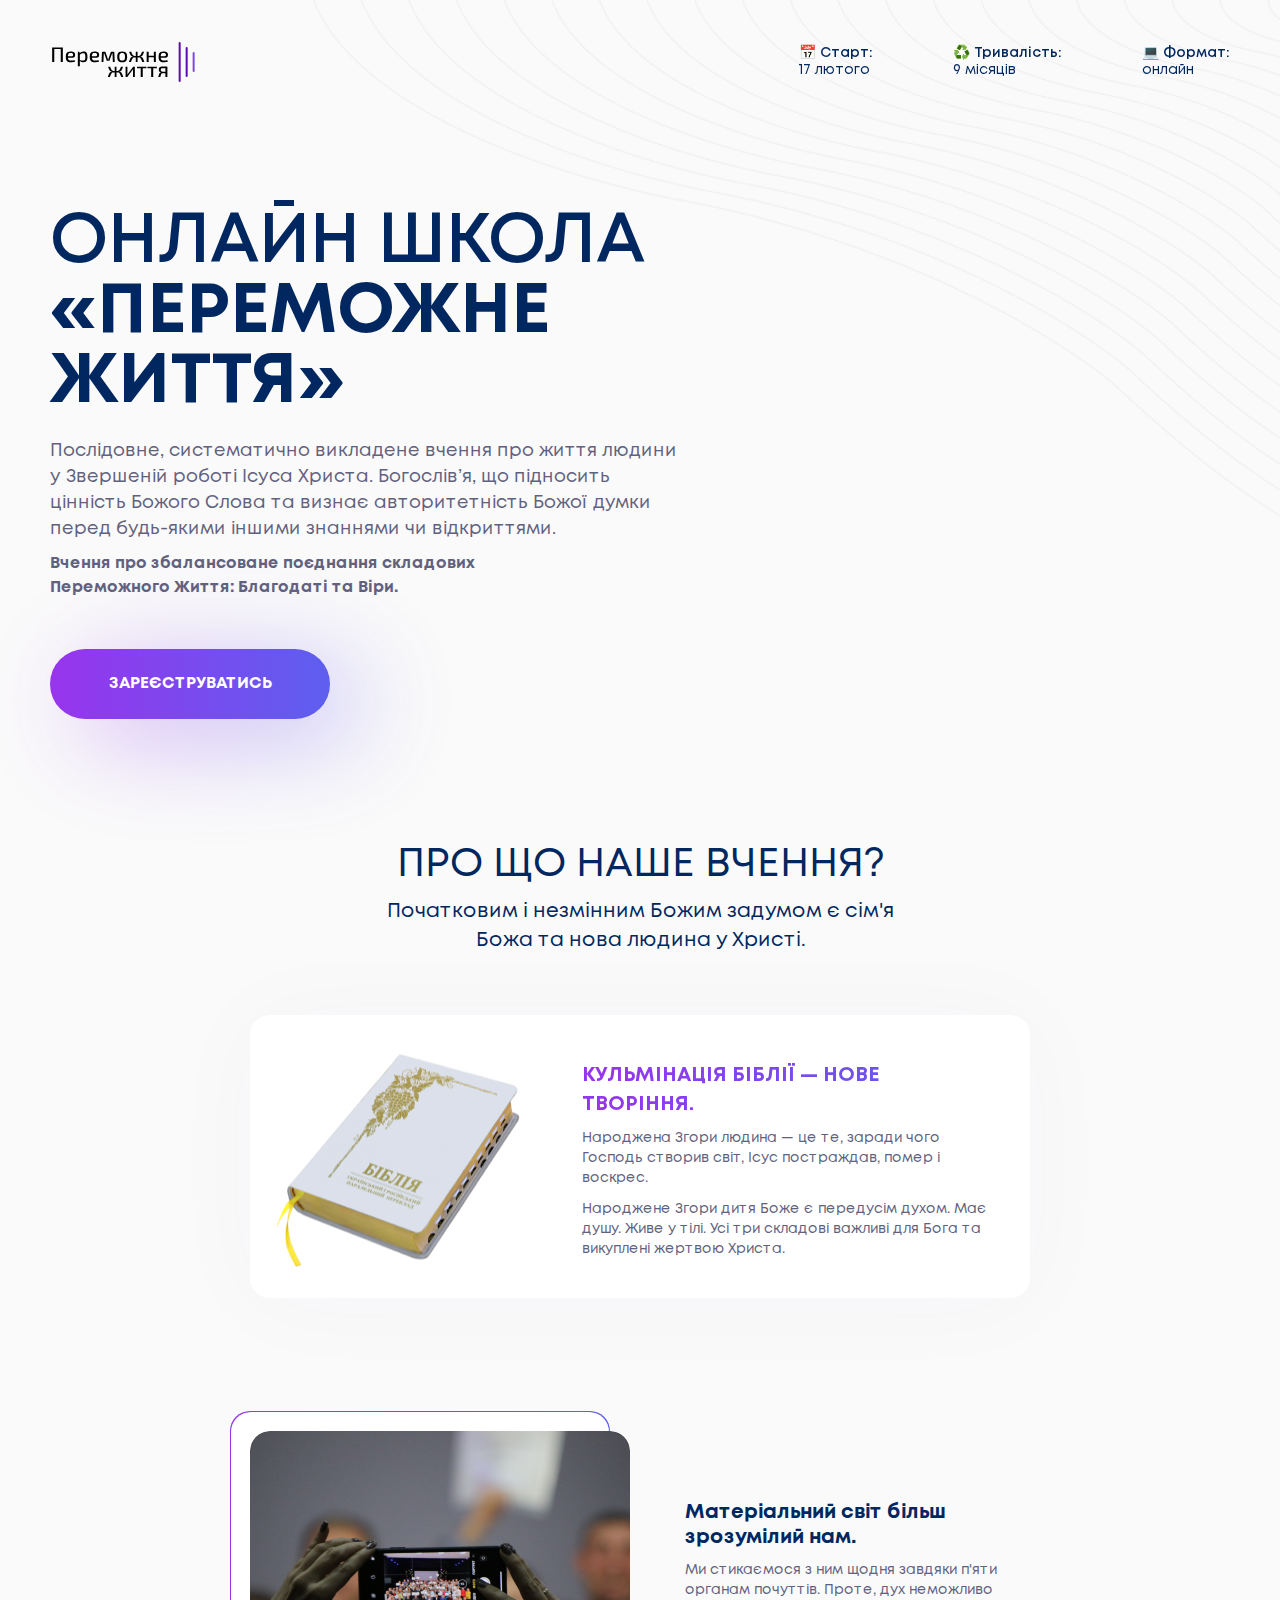
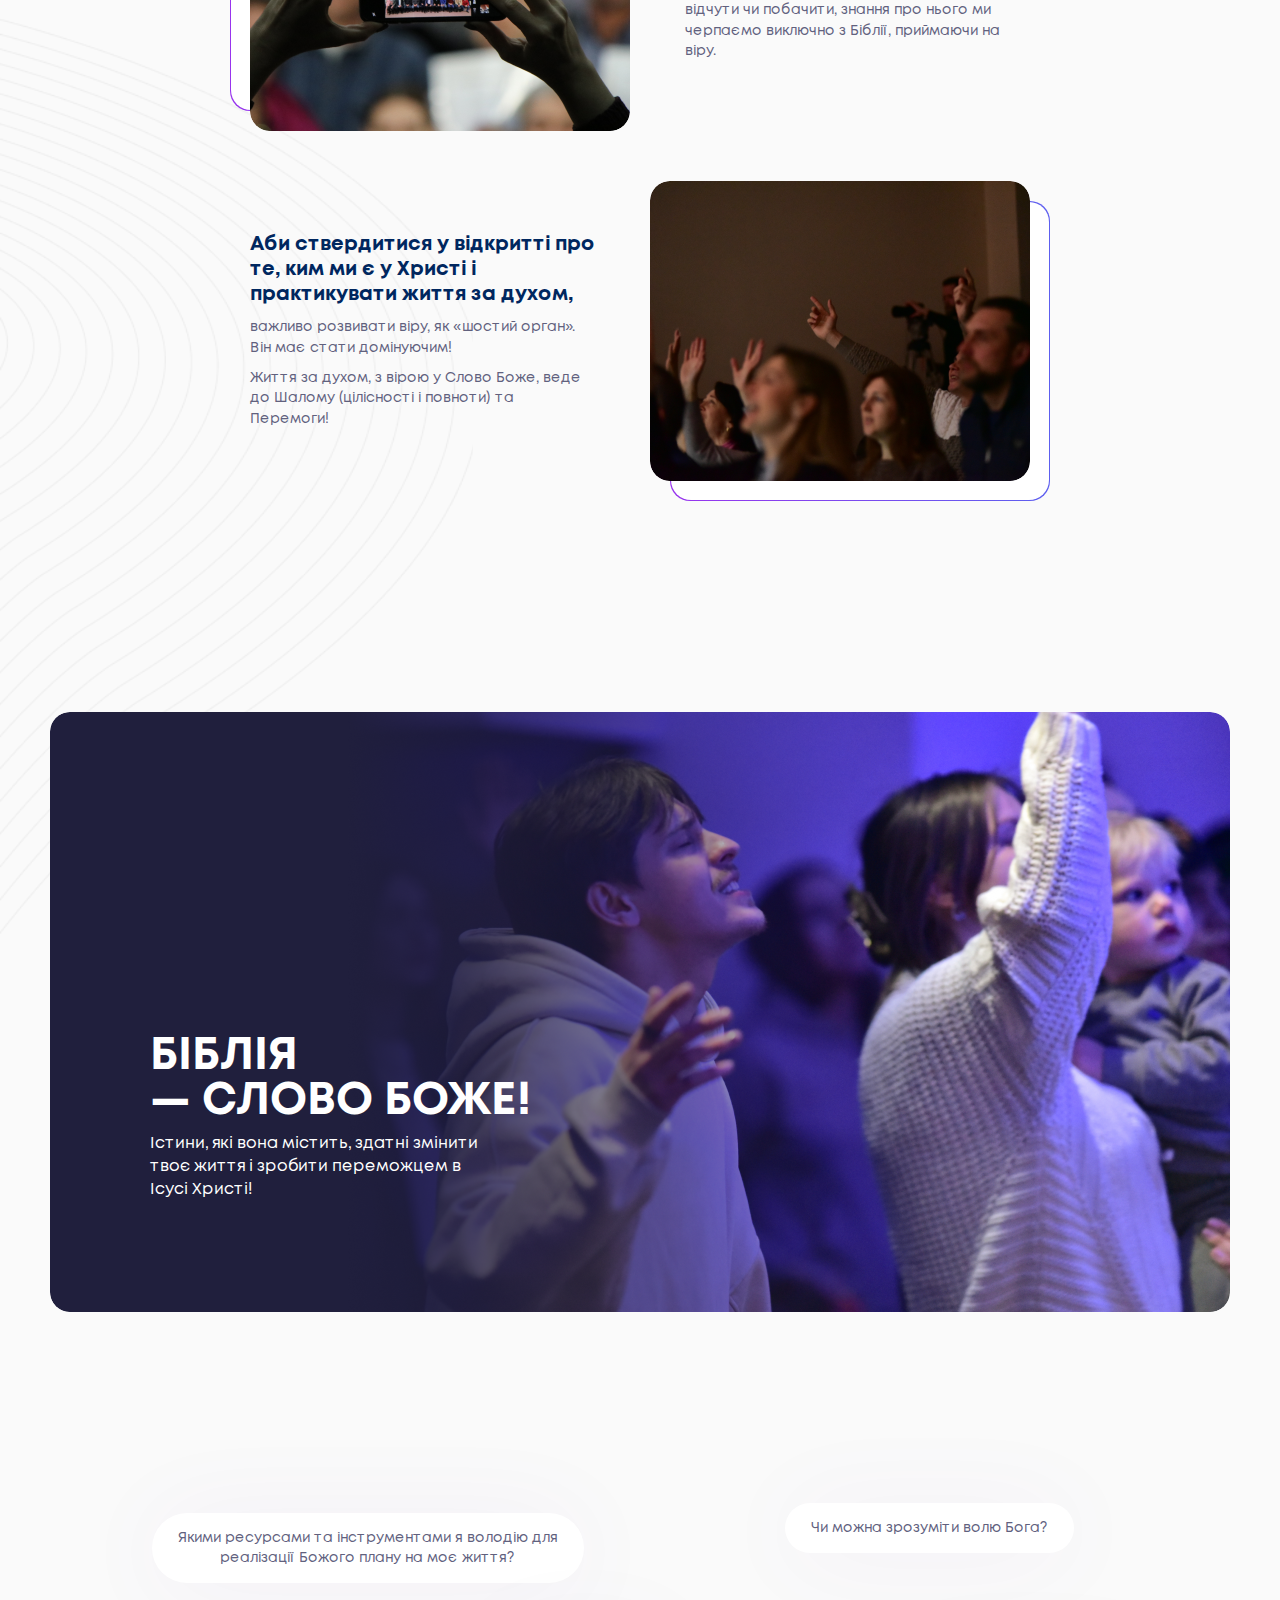
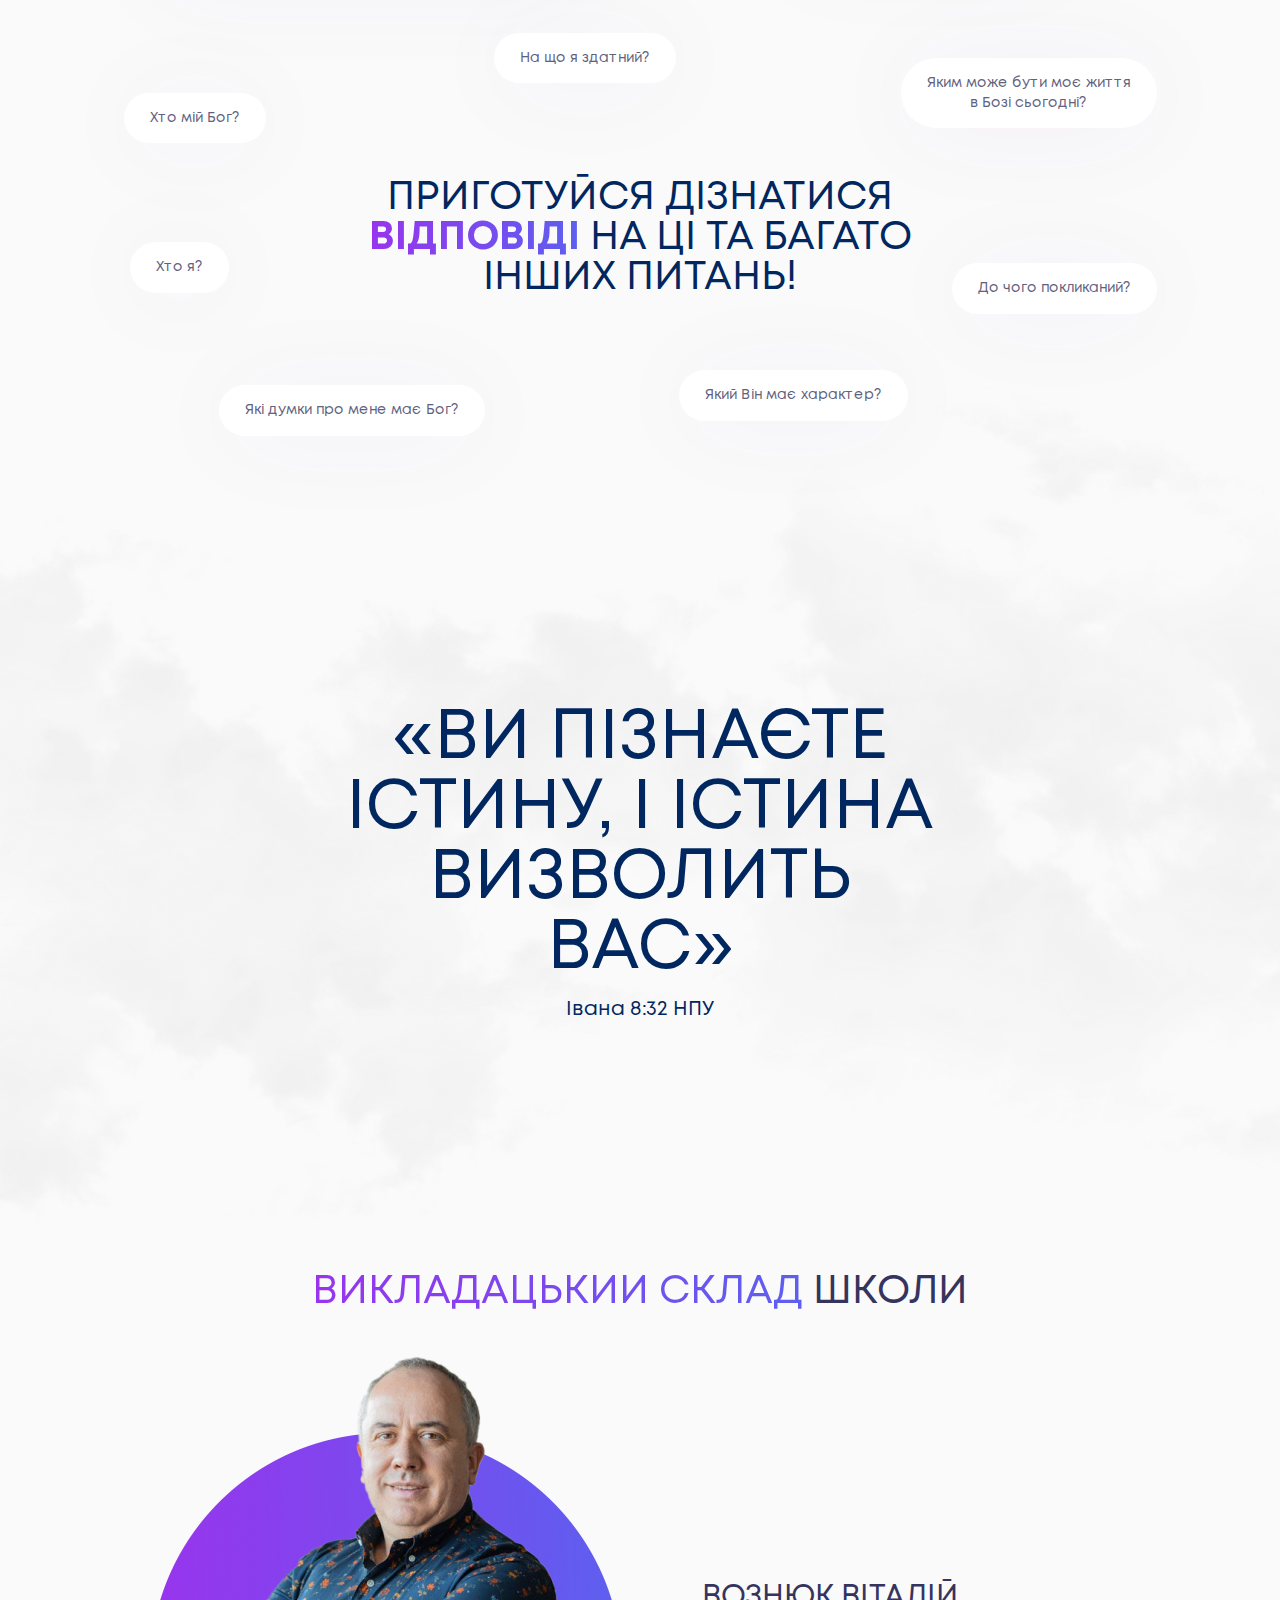
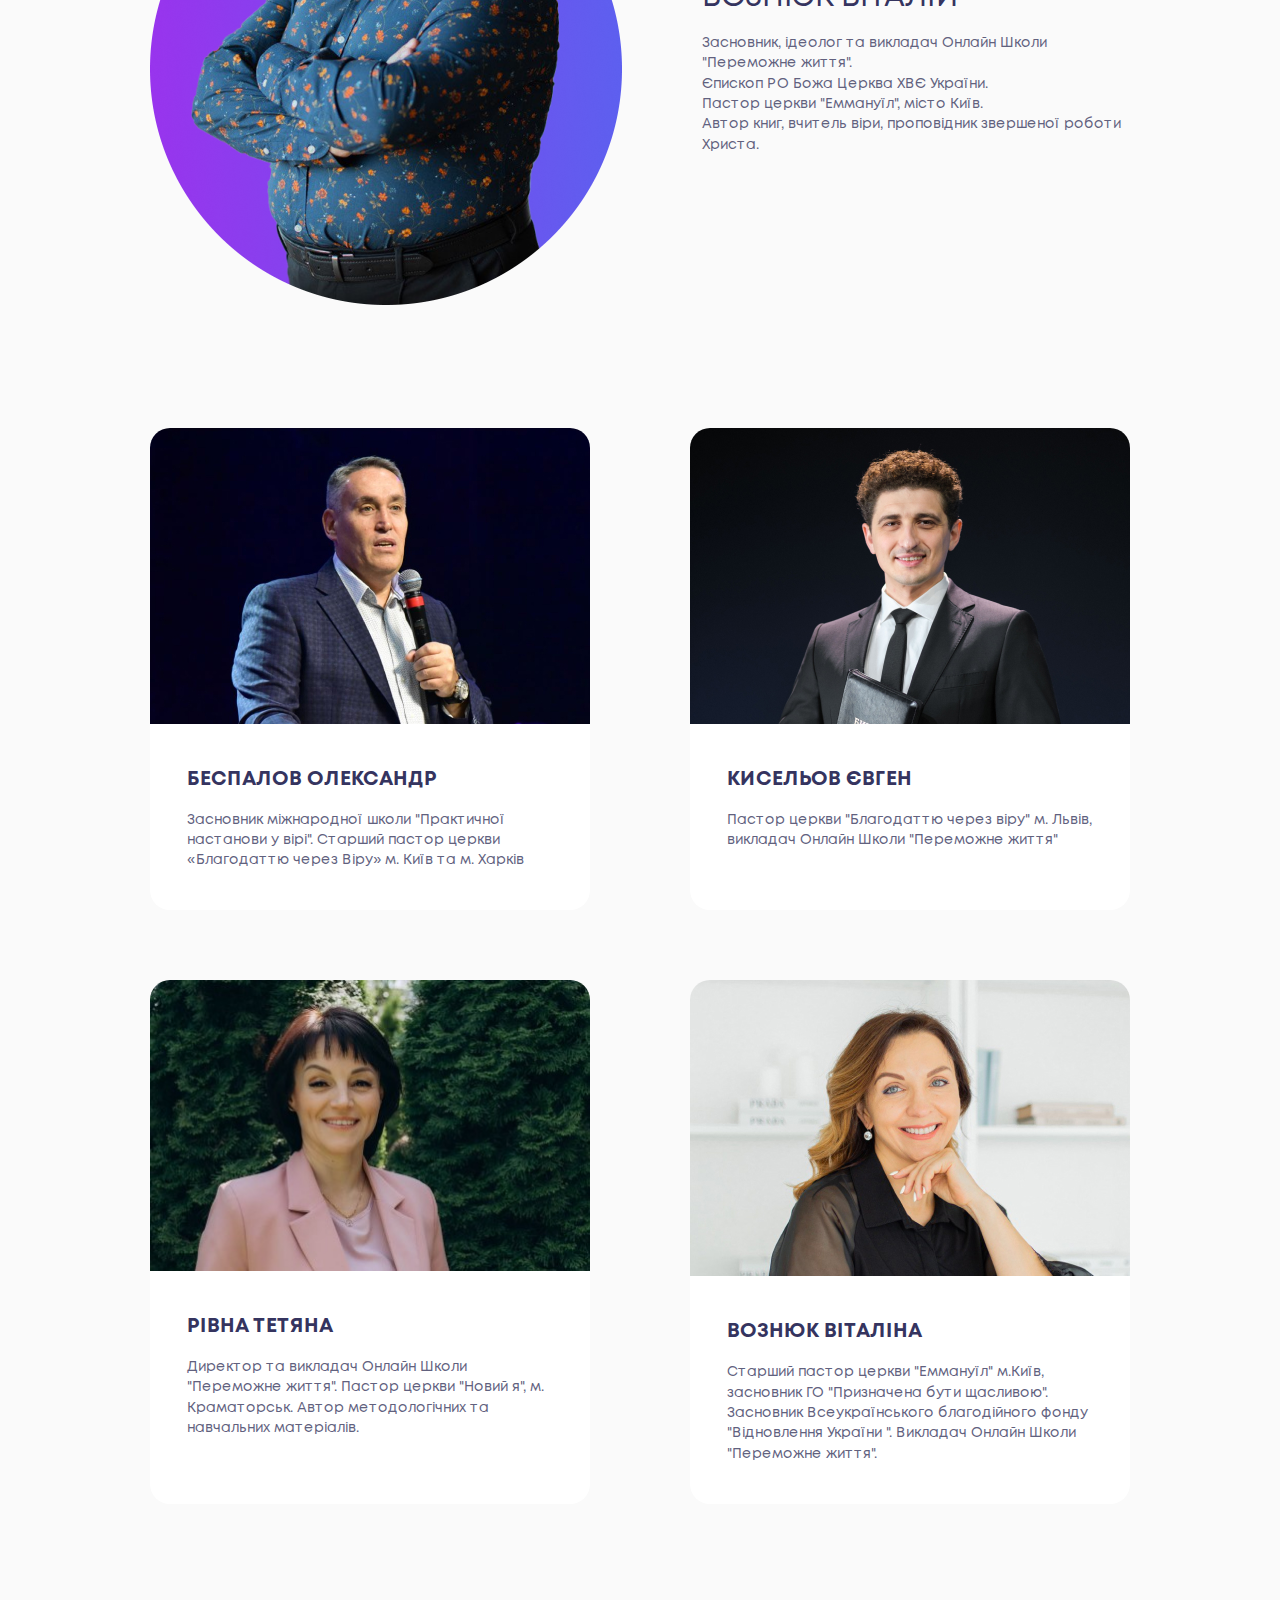
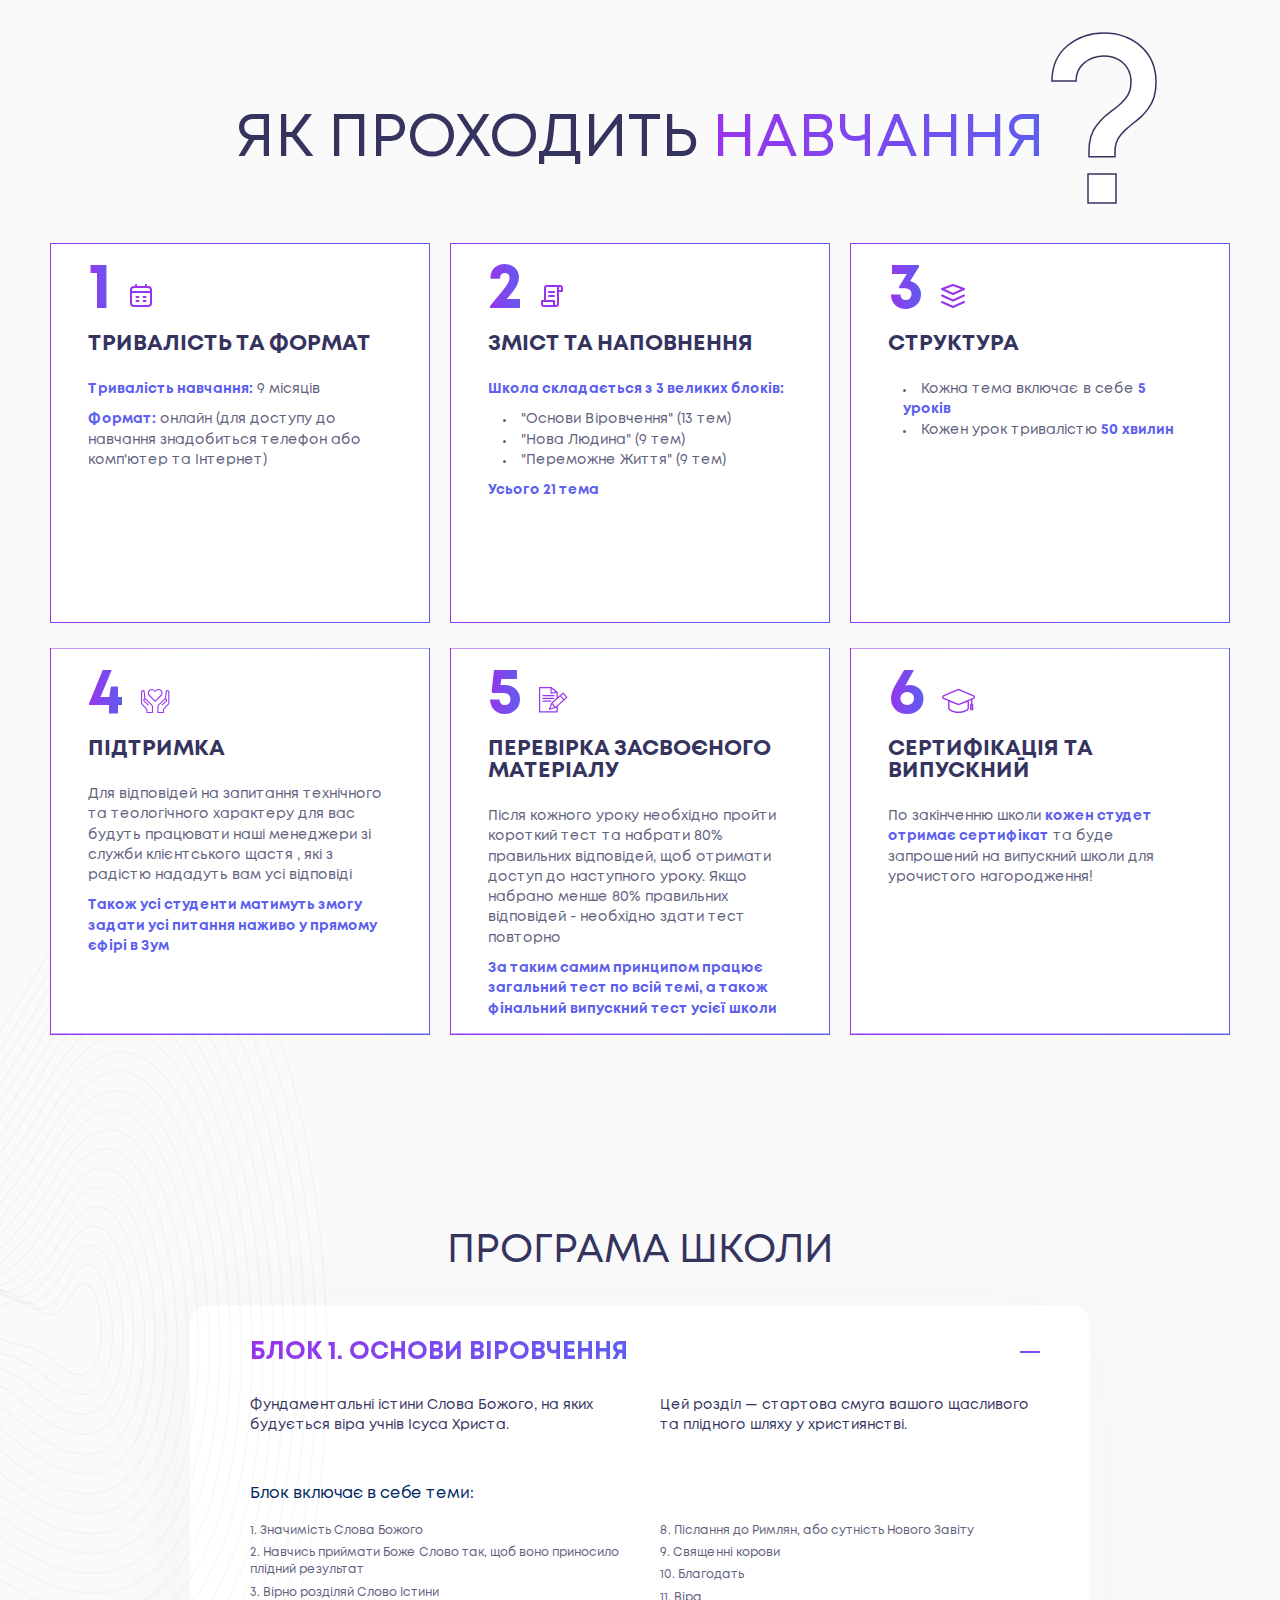
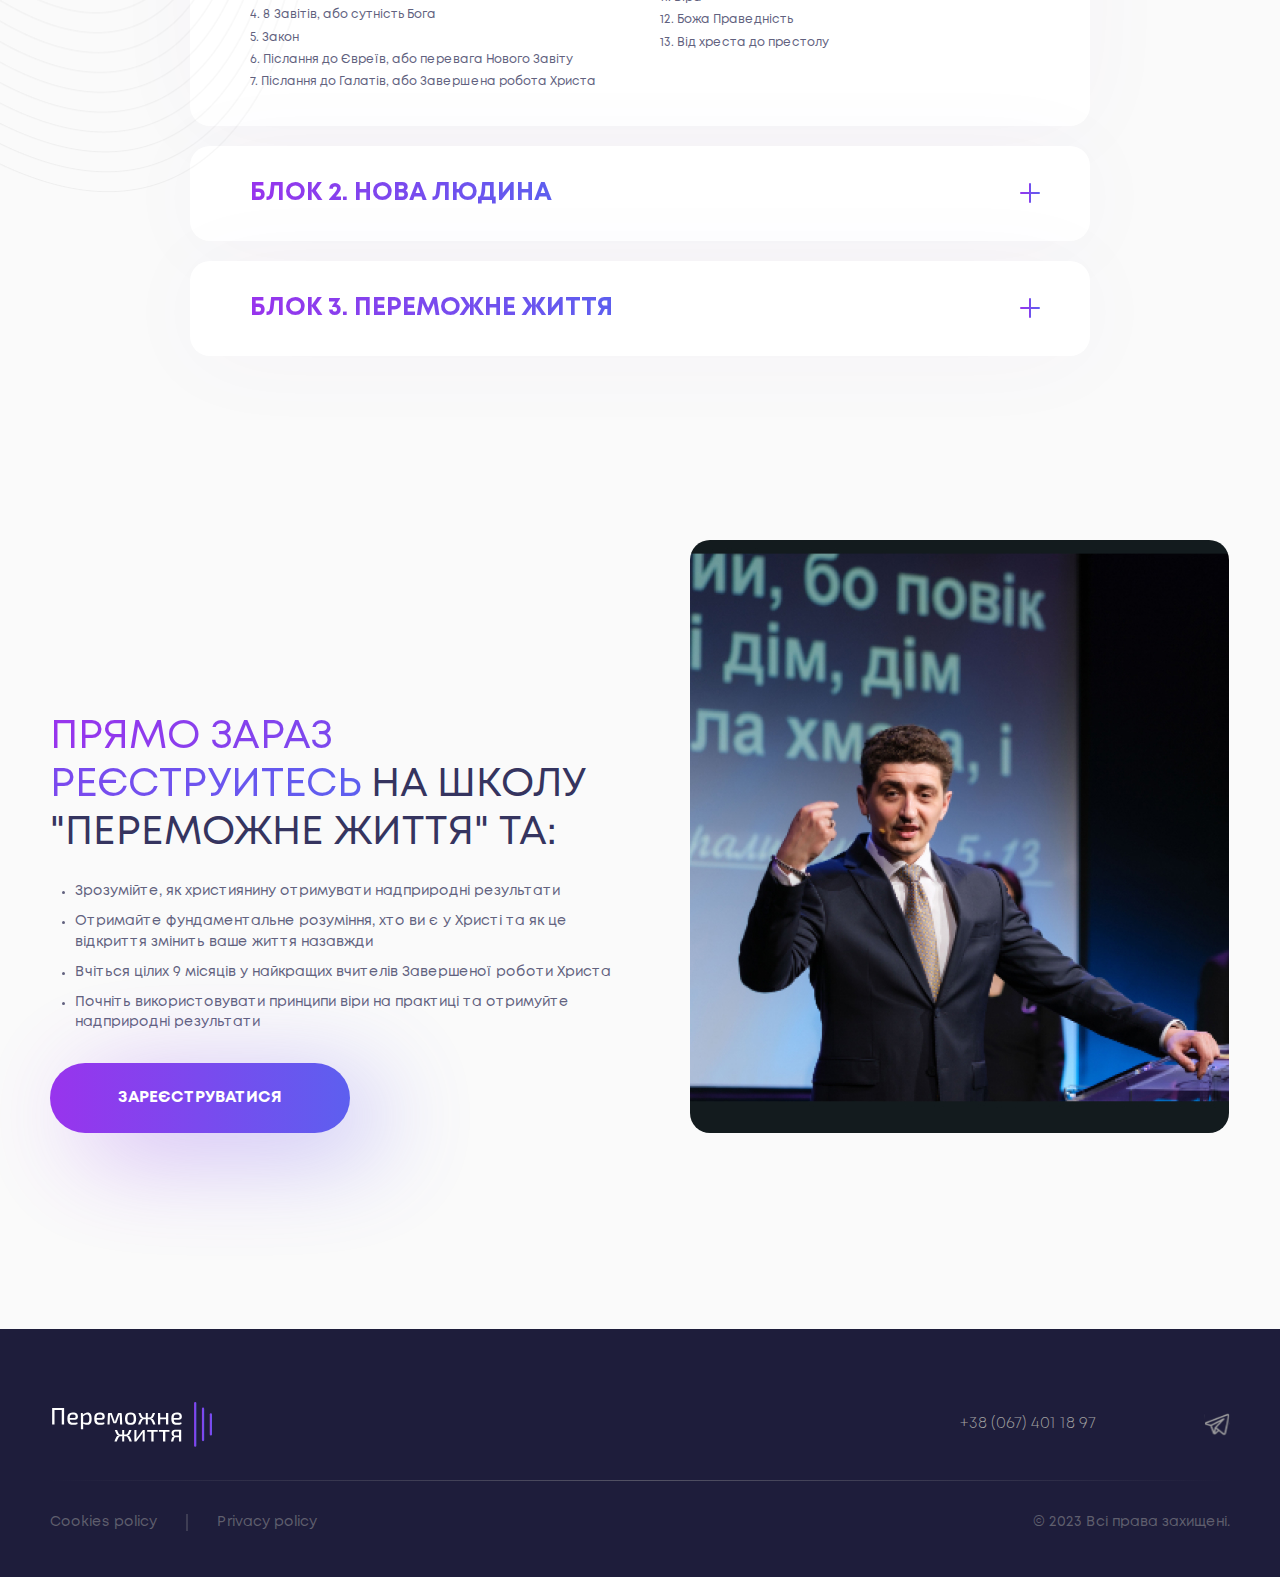
==== commit b39da539: "edit text" ====
--- a/index.html
+++ b/index.html
@@ -27,14 +27,10 @@
               <div class="header__info-text">онлайн</div>
             </div>
           </div>
-          <a
-            href="https://legioaro.github.io/peremojne-jittya/"
-            target="_blank"
-            class="header__btn btn"
-          >
+          <!-- <a href="" class="header__btn btn">
             <div class="btn__icon"><img src="./img/icons/telegram-w.svg" alt="" /></div>
             <p>ЗАДАТИ ПИТАННЯ</p>
-          </a>
+          </a> -->
         </div>
       </div>
     </header>
@@ -860,7 +856,7 @@
       </div>
     </section> -->
 
-    <div class="callback">
+    <!-- <div class="callback">
       <div class="container">
         <form class="callback__wrapper form-send" action="/" method="post">
           <div class="callback__title">
@@ -878,7 +874,7 @@
           </div>
         </form>
       </div>
-    </div>
+    </div> -->
 
     <section class="course">
       <div class="container">
--- a/css/styles.css
+++ b/css/styles.css
@@ -1 +1 @@
-@font-face{font-family:"Mont";src:url("../fonts/Mont-Light.woff2") format("woff2"),url("../fonts/Mont-Light.woff") format("woff"),url("../fonts/Mont-Light.ttf") format("truetype");font-weight:300;font-style:normal}@font-face{font-family:"Mont";src:url("../fonts/Mont-Regular.woff2") format("woff2"),url("../fonts/Mont-Regular.woff") format("woff"),url("../fonts/Mont-Regular.ttf") format("truetype");font-weight:400;font-style:normal}@font-face{font-family:"Mont";src:url("../fonts/Mont-SemiBold.woff2") format("woff2"),url("../fonts/Mont-SemiBold.woff") format("woff"),url("../fonts/Mont-SemiBold.ttf") format("truetype");font-weight:600;font-style:normal}@font-face{font-family:"Mont";src:url("../fonts/Mont-Bold.woff2") format("woff2"),url("../fonts/Mont-Bold.woff") format("woff"),url("../fonts/Mont-Bold.ttf") format("truetype");font-weight:700;font-style:normal}:root{--font-text: "Mont", sans-serif;--color-1: #00275f;--color-2: #35345f;--color-3: #61617e;--gradient: linear-gradient(90deg, rgb(152, 52, 237), rgb(93, 95, 239))}html,body,*,*::after,*::before{padding:0;margin:0;box-sizing:border-box;font-weight:400}ul,ol{list-style:none}img{width:100%;height:100%;-o-object-fit:cover;object-fit:cover}a{color:inherit;text-decoration:none}input[type=number]::-webkit-outer-spin-button,input[type=number]::-webkit-inner-spin-button{-webkit-appearance:none;margin:0}input[type=number]{-moz-appearance:textfield}input[type=number]:hover,input[type=number]:focus{-moz-appearance:number-input}input[type=number]::-webkit-inner-spin-button,input[type=number]::-webkit-outer-spin-button{-webkit-appearance:none;margin:0}body{background-color:#fafafa;color:var(--color-1);font-family:var(--font-text);font-weight:normal;position:relative;overflow-x:hidden}body.lock{overflow:hidden}.container{width:100%;max-width:1220px;margin:0 auto;padding:0 20px}.title{font-size:40px;line-height:120%;letter-spacing:0%;text-transform:uppercase;color:var(--color-2)}.title span{background-image:var(--gradient);-webkit-background-clip:text;-webkit-text-fill-color:rgba(0,0,0,0);background-clip:text;text-fill-color:rgba(0,0,0,0);line-height:125%}.title--fz-60{font-size:60px}@media(max-width: 768px){.title{font-size:30px}.title--fz-60{font-size:50px}}@media(max-width: 375px){.title--fz-60{font-size:45px}}.btn{width:100%;border:0;position:relative;border-radius:100px;display:flex;align-items:center;justify-content:center;padding:25px 10px;font-family:var(--font-text);color:#fff;cursor:pointer}.btn::after{content:"";position:absolute;top:0;left:0;width:100%;height:100%;border-radius:100px;background-image:var(--gradient);z-index:1}.btn::before{content:"";position:absolute;width:100%;height:100%;border-radius:100px;background-image:var(--gradient);filter:blur(50px);opacity:.4;top:18px;left:30px;pointer-events:none}.btn p{position:relative;z-index:2;font-size:16px;font-weight:700;line-height:125%;letter-spacing:1%;text-transform:uppercase}.btn__icon{display:flex;margin-right:10px;width:100%;max-width:20px;position:relative;z-index:2}@media(max-width: 769px){.btn::before{filter:blur(10px);top:5px;left:5px}}.form{width:100%;max-width:1180px;padding:78px 40px;box-shadow:0px 2.97436px 74.359px rgba(0,0,0,.1);border-radius:20px;background:#fff;color:#333;text-align:center;min-height:530px}.form--tmpl-2{min-height:384px}.form__title{font-size:32px;font-weight:700;line-height:100%;letter-spacing:0%;text-align:center;text-transform:uppercase;margin-bottom:40px}.form__title span{color:#5d5fef;font-weight:700}.form__text{text-align:center;font-size:21px;letter-spacing:-0.84px;margin-bottom:32px}.form__inputs{width:100%;margin-bottom:20px}.form__input-block{width:100%;position:relative;max-width:428px;margin:0 auto 20px}.form__input-block:last-child{margin-bottom:0}.form__input{border-radius:16px;background:#eff0f7;font-family:var(--font-text);color:#6e7191;font-size:15px;font-weight:400;line-height:166%;letter-spacing:.75px;width:100%;border:0;padding:20px 24px;transition:.3s}.form__input::-moz-placeholder{color:#6e7191;font-size:15px;font-weight:400;line-height:166%;letter-spacing:.75px}.form__input::placeholder{color:#6e7191;font-size:15px;font-weight:400;line-height:166%;letter-spacing:.75px}.form__input.novalid{border:.74359px solid #ea3030}.form__input.novalid+.form__input-text{display:block}.form__input-text{font-weight:400;font-size:14.8718px;line-height:145%;color:#ea3030;text-align:left;position:absolute;left:24px;top:calc(100% + 3px);display:none}.form__input-text.novalid{display:block}.form__btn{max-width:428px;margin:0 auto;border-radius:16px;background:#5d5fef;width:100%;border:0;display:flex;align-items:center;justify-content:center;color:#fff;padding:20px 10px;font-family:var(--font-text);font-size:18px;font-weight:600;line-height:120%;letter-spacing:.75px;text-align:center;cursor:pointer}.form__btn-icon{display:flex;width:24px;position:relative;z-index:2;margin-left:16px}@media(max-width: 768px){.form__title{font-size:24px}}@media(max-width: 600px){.form{min-height:535px;padding:65px 20px 50px}.form--tmpl-2{min-height:284px}}.modal__wrapper{position:fixed;width:100%;height:100vh;background-color:rgba(38,36,39,.9);display:none;justify-content:center;top:0;left:0;z-index:100;padding:50px 15px;overflow:auto}.modal__wrapper.active{display:flex}.modal__content{width:100%;max-width:1180px;min-height:584px;height:-moz-fit-content;height:fit-content;position:relative}.modal__content--tmpl-2{min-height:384px}.modal__btn-close{position:absolute;right:28px;top:28px;cursor:pointer;width:100%;max-width:30px;display:flex}.modal__btn-close span{font-size:20px}.modal__btn-close span::before{color:var(--color-select)}.close-button{background-color:rgba(0,0,0,0);border:0;cursor:pointer;padding:0}.close-button svg{display:block;fill:none;stroke:#000;stroke-width:2}@media(max-width: 768px){.modal__content{max-width:500px}}@media(max-width: 550px){.modal__content{min-height:530px}.modal__content--tmpl-2{min-height:384px}}.header{position:fixed;width:100%;left:0;top:0;padding:42px 0;z-index:100;transition:.3s}.header--scroll{padding:20px 0;-webkit-backdrop-filter:blur(20px);backdrop-filter:blur(20px);background-color:rgba(255,255,255,.4)}.header__wrapper{display:flex;justify-content:space-between;align-items:center}.header__logo{width:100%;max-width:145px;display:flex}.header__infos{display:flex}.header__info{margin-right:80px;font-size:14px;line-height:125%;letter-spacing:1%}.header__info:last-child{margin-right:0}.header__btn{max-width:250px;padding:15px 10px}.header__info-title{font-weight:600}.header__info-text{font-weight:400}@media(max-width: 1000px){.header__infos{flex-direction:column}.header__info{display:flex;margin-right:0}}@media(max-width: 900px){.header__info{margin-right:40px}}@media(max-width: 825px){.header__info{margin-right:20px}}@media(max-width: 768px){.header{padding:20px 0;flex-direction:column}}@media(max-width: 650px){.header__btn{max-width:180px}.header__btn p{font-size:14px}}@media(max-width: 600px){.header__btn{max-width:-moz-fit-content;max-width:fit-content;padding:15px}.header__btn p{display:none}.header__btn .btn__icon{margin-right:0;max-width:30px}}@media(max-width: 450px){.header__info{display:none;flex-direction:column}.header__info:nth-child(1){display:flex}}@media(max-width: 375px){.header__logo{max-width:120px}.header__btn{padding:10px}}.cover{padding-top:208px;overflow:hidden;padding-bottom:126px;position:relative}.cover__dec{position:absolute;width:980px;height:593px;right:0;top:0;background-image:url(../img/decor/1.png);background-repeat:no-repeat;background-size:cover;pointer-events:none}.cover__wrapper{position:relative;z-index:1}.cover__content{position:relative}.cover__info{max-width:640px;width:100%}.cover__title{font-size:70px;font-weight:600;line-height:100%;letter-spacing:0%;text-transform:uppercase;margin-bottom:20px}.cover__title span{font-weight:800}.cover__text{font-size:18px;line-height:145%;letter-spacing:1%;margin-bottom:10px;color:var(--color-3)}.cover__desc{font-size:16px;font-weight:700;line-height:145%;letter-spacing:1%;margin-bottom:50px;width:100%;max-width:425px;color:var(--color-3)}.cover__btn{max-width:280px}.cover__img{position:absolute;width:962px;display:flex;top:-18px;right:-395px}.cover__info-mob{display:none}@media(max-width: 1150px){.cover__info{max-width:500px}.cover__title{font-size:55px}.cover__img{width:700px;right:-200px;top:100px}}@media(max-width: 1000px){.cover__info{max-width:500px}.cover__title{font-size:50px}.cover__img{width:550px;right:-150px;top:50px}}@media(max-width: 900px){.cover__img{right:-200px}}@media(max-width: 850px){.cover__info{max-width:450px}.cover__img{right:-240px}}@media(max-width: 768px){.cover{padding-top:100px;padding-bottom:70px}.cover__info{text-align:center;max-width:600px;margin:0 auto}.cover__info-mob{display:block;margin-bottom:20px}.cover__title{font-size:50px}.cover__text{font-size:16px}.cover__desc{margin:0 auto 30px}.cover__img{position:relative;top:auto;right:auto;margin:0 auto;width:100%}.cover__btn{margin:0 auto}}@media(max-width: 500px){.cover__title{font-size:40px}}@media(max-width: 375px){.cover__title{font-size:36px}}.about{margin-bottom:231px}.about__wrapper{width:100%;max-width:780px;margin:0 auto}.about__title{text-align:center;margin-bottom:12px;font-size:40px;line-height:100%;letter-spacing:0%;text-transform:uppercase}.about__subtitle{margin:0 auto 60px;font-size:20px;line-height:145%;letter-spacing:0%;text-align:center;max-width:537px}.about__info{padding:46px 35px 38px 27px;border-radius:20px;box-shadow:0px 4px 100px 0px rgba(92,10,174,.03);background-color:#fff;display:flex;align-items:center;margin-bottom:133px}.about__info-img-block{width:100%;max-width:248px;position:relative;margin-right:57px;display:flex;flex-shrink:0}.about__info-img{width:100%;display:flex;position:absolute;left:50%;top:50%;transform:translateX(-50%) translateY(-50%)}.about__info-title{-webkit-background-clip:text;-webkit-text-fill-color:rgba(0,0,0,0);background-clip:text;text-fill-color:rgba(0,0,0,0);background-image:var(--gradient);font-size:20px;font-weight:700;line-height:145%;letter-spacing:1%;text-transform:uppercase;margin-bottom:9px}.about__info-text{color:var(--color-3)}.about__info-text p{font-size:14px;line-height:145%;letter-spacing:1%;margin-bottom:10px}.about__info-text p:last-child{margin-bottom:0}.about__item{display:flex;align-items:center;margin-bottom:50px}.about__item:nth-child(even){flex-direction:row-reverse}.about__item:nth-child(even) .about__item-img-block{margin-right:0;margin-left:55px}.about__item:nth-child(even) .about__item-img-dec{left:20px;top:20px}.about__item-img-block{max-width:380px;width:100%;display:flex;flex-shrink:0;margin-right:55px;position:relative}.about__item-img{width:100%;border-radius:20px;display:flex;overflow:hidden;position:relative;z-index:1}.about__item-img-dec{position:absolute;width:100%;height:100%;border-radius:20px;background-image:var(--gradient);left:-20px;top:-20px}.about__item-img-dec::before{content:"";position:absolute;width:calc(100% - 2px);height:calc(100% - 2px);left:50%;top:50%;transform:translateX(-50%) translateY(-50%);background-color:#fff;border-radius:20px}.about__item-title{font-size:20px;font-weight:700;line-height:125%;letter-spacing:0%;margin-bottom:10px}.about__item-text p{color:var(--color-3);font-size:14px;line-height:145%;letter-spacing:1%;margin-bottom:10px}.about__item-text p:last-child{margin-bottom:0}@media(max-width: 850px){.about{margin-bottom:150px}.about__item:nth-child(even) .about__item-img-dec{left:10px;top:10px}.about__item-img-dec{left:-10px;top:-10px}}@media(max-width: 768px){.about{margin-bottom:70px}.about__info{margin-bottom:50px}.about__info-img-block{max-width:200px;margin-right:30px}.about__item:nth-child(even) .about__item-img-block{margin-left:30px}.about__item-img-block{margin-right:30px;max-width:300px}}@media(max-width: 650px){.about__item{flex-direction:column;width:100%;max-width:500px;margin:0 auto 50px}.about__item:nth-child(even){flex-direction:column}.about__item:nth-child(even) .about__item-img-block{margin-left:0}.about__item-img-block{max-width:400px;margin-right:0;margin-bottom:30px}.about__item-content{max-width:400px}}@media(max-width: 600px){.about__title{font-size:30px}.about__subtitle{font-size:18px;margin-bottom:50px}.about__info{flex-direction:column;padding:20px}.about__info-img{position:relative;left:auto;top:auto;transform:translateX(0) translateY(0)}}.quotation{margin-bottom:191px;position:relative}.quotation__dec{position:absolute;width:473px;height:962px;left:0;bottom:360px;background-image:url(../img/decor/2.png);background-repeat:no-repeat;background-size:cover;pointer-events:none}.quotation__wrapper{color:#fff;background-image:url("../img/quotation/bg.png");background-position:top right;background-size:cover;background-repeat:no-repeat;border-radius:20px;overflow:hidden;min-height:600px;position:relative;z-index:1}.quotation__content{width:100%;max-width:440px;position:absolute;left:100px;bottom:93px}.quotation__title{font-size:45px;font-weight:700;line-height:100%;letter-spacing:0%;text-transform:uppercase;margin-bottom:8px}.quotation__text{max-width:332px;font-size:16px;line-height:145%;letter-spacing:1%;margin-bottom:17px}.quotation__date{display:flex;justify-content:flex-end;align-items:flex-start}.quotation__date p{font-size:16px;line-height:145%;letter-spacing:1%;margin-right:11px}.quotation__date-icon{width:100%;max-width:26px;display:flex}@media(max-width: 900px){.quotation{margin-bottom:100px}.quotation__wrapper{min-height:400px}.quotation__content{left:50px;bottom:50px}}@media(max-width: 768px){.quotation{margin-bottom:80px}}@media(max-width: 550px){.quotation__dec{width:300px}.quotation__wrapper{min-height:auto;padding:50px 20px}.quotation__content{position:relative;left:auto;bottom:auto}.quotation__title{font-size:30px}.quotation__text{font-size:14px}}.questions{margin-bottom:268px}.questions__wrapper{width:100%;max-width:1033px;margin:0 auto;height:533px;position:relative;z-index:1}.questions__title{margin:0 auto;max-width:600px;font-size:40px;line-height:100%;letter-spacing:0%;text-align:center;text-transform:uppercase;padding-top:275px}.questions__title span{-webkit-background-clip:text;-webkit-text-fill-color:rgba(0,0,0,0);background-clip:text;text-fill-color:rgba(0,0,0,0);background-image:var(--gradient);font-weight:700}.questions__item{padding:15px 26px;border-radius:100px;box-shadow:0px 4px 100px 0px rgba(92,10,174,.05);background:#fff;max-width:-moz-fit-content;max-width:fit-content;color:#61617e;font-size:14px;line-height:145%;letter-spacing:1%;text-align:center;color:var(--color-3);position:absolute;display:flex;align-items:center}.questions__item--1{top:10px;left:28px}.questions__item--2{top:0px;right:83px}.questions__item--3{top:130px;left:370px}.questions__item--4{top:190px;left:0px}.questions__item--5{top:155px;right:0px}.questions__item--6{bottom:143px;left:6px}.questions__item--7{bottom:122px;right:0}.questions__item--8{bottom:0;left:95px}.questions__item--9{bottom:15px;right:249px}@media(max-width: 900px){.questions__title{font-size:30px}.questions__item--2{right:0px}.questions__item--3{left:240px}.questions__item--9{right:100px}}@media(max-width: 768px){.questions__item{font-size:12px;padding:10px 20px}.questions__item--1{top:50px}.questions__item--3{top:120px;left:150px}.questions__item--5{top:170px}.questions__item--6{bottom:120px}.questions__item--9{bottom:50px}}@media(max-width: 500px){.questions__wrapper{height:auto}.questions__title{padding-top:0;margin-bottom:30px}.questions__items{display:flex;flex-wrap:wrap;gap:10px;justify-content:center}.questions__item{position:relative}.questions__item br{display:none}.questions__item--1,.questions__item--2,.questions__item--3,.questions__item--4,.questions__item--5,.questions__item--6,.questions__item--7,.questions__item--8,.questions__item--9{left:auto;right:auto;top:auto;bottom:auto}}.excerpt{margin-bottom:248px;position:relative}.excerpt__dec{position:absolute;width:100%;height:1123px;overflow:hidden;top:50%;left:50%;transform:translateY(-50%) translateX(-50%)}.excerpt__dec-img{position:absolute;display:flex;width:2200px;margin:0 auto;top:50%;left:50%;transform:translateY(-50%) translateX(-50%)}.excerpt__wrapper{position:relative;z-index:1}.excerpt__content{width:100%;max-width:601px;text-align:center;margin:0 auto}.excerpt__title{font-size:70px;line-height:100%;letter-spacing:0%;text-transform:uppercase;margin-bottom:16px}.excerpt__subtitle{font-size:20px;line-height:100%;letter-spacing:0%}@media(max-width: 1200px){.excerpt__title{font-size:60px}}@media(max-width: 1000px){.excerpt__title{font-size:50px}}@media(max-width: 768px){.excerpt__title{font-size:40px}}@media(max-width: 500px){.excerpt__title{font-size:30px}}.speakers{margin-bottom:200px}.speakers__wrapper{width:100%;max-width:980px;margin:0 auto;position:relative;z-index:1}.speakers__title{text-align:center;margin-bottom:38px;line-height:120%}.speakers__presenter{display:flex;align-items:center;margin-bottom:123px}.speakers__presenter-img{display:flex;flex-shrink:0;margin-right:80px;width:100%;max-width:472px}.speakers__presenter-content{padding-top:80px}.speakers__presenter-title{color:var(--color-2);font-size:30px;line-height:100%;letter-spacing:0%;text-transform:uppercase;margin-bottom:20px}.speakers__presenter-text p{color:var(--color-3);font-size:14px;line-height:145%;letter-spacing:1%;margin-bottom:20px}.speakers__presenter-text p:last-child{margin-bottom:0}.speakers__items{display:grid;grid-template-columns:repeat(2, 1fr);grid-column-gap:100px;grid-row-gap:70px}.speakers__item{border-radius:20px;background-color:#fff}.speakers__item-img{border-radius:20px 20px 0 0;overflow:hidden}.speakers__item-content{padding:40px 37px}.speakers__item-title{color:var(--color-2);font-size:20px;font-weight:700;line-height:100%;letter-spacing:0%;text-transform:uppercase;margin-bottom:20px}.speakers__item-text p{color:var(--color-3);font-size:14px;line-height:145%;letter-spacing:1%;margin-bottom:20px}.speakers__item-text p:last-child{margin-bottom:0}@media(max-width: 1100px){.speakers__items{grid-column-gap:20px;grid-row-gap:30px}}@media(max-width: 900px){.speakers{margin-bottom:100px}.speakers__presenter-img{margin-right:30px;max-width:300px}}@media(max-width: 768px){.speakers{margin-bottom:80px}.speakers__presenter{margin-bottom:80px;flex-direction:column}.speakers__presenter-content{padding-top:0px;max-width:400px}.speakers__presenter-img{margin-right:0;margin-bottom:50px}.speakers__presenter-title{text-align:center;font-size:24px}.speakers__item-content{padding:20px}}@media(max-width: 650px){.speakers__items{grid-template-columns:repeat(1, 1fr);max-width:400px;margin:0 auto;grid-row-gap:50px}}.lessons{margin-bottom:184px}.lessons__wrapper{width:100%;max-width:1020px;margin:0 auto}.lessons__title{display:block;max-width:-moz-fit-content;max-width:fit-content;background-color:#fafafa;padding:0 100px 0 20px;margin-bottom:-22px;position:relative;z-index:1}.lessons__items{border:1px solid rgba(0,0,0,0);-o-border-image:var(--gradient) 1;border-image:var(--gradient) 1;padding:133px 80px 117px;display:grid;grid-template-columns:repeat(3, 1fr);grid-column-gap:140px}.lessons__item-num{margin-bottom:10px;background-image:var(--gradient);-webkit-background-clip:text;-webkit-text-fill-color:rgba(0,0,0,0);background-clip:text;text-fill-color:rgba(0,0,0,0);font-weight:300;font-size:100px;line-height:100%;letter-spacing:0%;text-transform:uppercase;display:inline-block}.lessons__item-text{padding-left:10px;color:var(--color-2);font-size:14px;line-height:145%;letter-spacing:1%}.lessons__item-text span{font-weight:700}@media(max-width: 1050px){.lessons__items{grid-column-gap:80px;padding:100px 80px}}@media(max-width: 900px){.lessons{margin-bottom:100px}.lessons__items{grid-column-gap:50px;padding:80px 50px}}@media(max-width: 768px){.lessons{margin-bottom:80px}.lessons__items{grid-column-gap:40px;padding:50px 20px}}@media(max-width: 650px){.lessons__title{padding:0;margin:0 auto 30px;text-align:center}.lessons__items{grid-template-columns:repeat(1, 1fr);max-width:400px;margin:0 auto;grid-row-gap:50px}}.description{margin-bottom:192px;position:relative}.description__decor{display:flex;width:100%;max-width:590px;position:absolute;left:0;bottom:-768px}.description__wrapper{position:relative;z-index:1}.description__title{text-align:center;position:relative;max-width:-moz-fit-content;max-width:fit-content;margin:0 auto 67px}.description__title-dec{position:absolute;-webkit-text-stroke:1.5px #35345f;color:#fff;display:inline;font-size:230.32px;font-weight:600;line-height:100%;letter-spacing:0%;text-transform:uppercase;left:100%;top:50%;transform:translateY(-50%)}.description__items{display:grid;grid-template-columns:repeat(3, 1fr);grid-row-gap:25px;grid-column-gap:20px}.description__item{background-image:var(--gradient);position:relative;min-height:380px;padding:16px 38px}.description__item::before{content:"";position:absolute;width:calc(100% - 2px);height:calc(100% - 2px);left:50%;top:50%;transform:translateX(-50%) translateY(-50%);background-color:#fff}.description__item-header{display:flex;position:relative;align-items:baseline;z-index:1;margin-bottom:10px}.description__item-num{background-image:var(--gradient);-webkit-background-clip:text;-webkit-text-fill-color:rgba(0,0,0,0);background-clip:text;text-fill-color:rgba(0,0,0,0);font-size:64px;font-weight:700;line-height:100%;letter-spacing:0%;margin-right:17px}.description__item-icon{display:flex;justify-self:24px}.description__item-title{position:relative;z-index:1;color:#35345f;font-size:22px;font-weight:700;line-height:100%;letter-spacing:0%;text-transform:uppercase;margin-bottom:24px}.description__item-text{position:relative;z-index:1;font-size:14px;font-weight:400;line-height:145%;letter-spacing:1%;color:#61617e}.description__item-text p,.description__item-text ul{margin-bottom:10px}.description__item-text p:last-child,.description__item-text ul:last-child{margin-bottom:0}.description__item-text ul{padding-left:15px;list-style:disc;list-style-position:inside}.description__item-text span{font-weight:700;color:#5d5fef}@media(max-width: 1120px){.description__title{max-width:768px;width:-moz-fit-content;width:fit-content}.description__title-dec{left:auto;right:0}}@media(max-width: 1000px){.description__items{grid-template-columns:repeat(2, 1fr);max-width:650px;margin:0 auto}.description__item{padding:20px}}@media(max-width: 768px){.description{margin-bottom:100px}.description__title{max-width:600px}.description__title-dec{font-size:150px}}@media(max-width: 650px){.description__items{grid-template-columns:repeat(1, 1fr);max-width:400px}}@media(max-width: 600px){.description__title-dec{display:none}}.advantages{margin-bottom:184px}.advantages__wrapper{display:flex;align-items:flex-start;width:100%;max-width:780px;margin:0 auto;position:relative;z-index:1}.advantages__nav-block{top:130px;position:sticky;display:flex;align-items:flex-start;margin-right:90px}.advantages__title{writing-mode:vertical-rl;transform:rotate(-180deg);transform-origin:center;margin-right:30px}.advantages__nav-item{width:20px;height:20px;border-radius:50%;background-image:none;background-color:var(--color-3);opacity:.1;margin-bottom:110px;position:relative;transition:.3s;border:0;cursor:pointer}.advantages__nav-item:last-child{margin-bottom:0}.advantages__nav-item:last-child>div::before{display:none}.advantages__nav-item::before{content:"";width:calc(100% - 2px);height:calc(100% - 2px);border-radius:50%;position:absolute;left:50%;top:50%;transform:translateX(-50%) translateY(-50%);background-color:#fafafa}.advantages__nav-item::after{content:"";width:10px;height:10px;border-radius:50%;position:absolute;left:50%;top:50%;transform:translateX(-50%) translateY(-50%);background-image:none;background-color:var(--color-3)}.advantages__nav-item>div{position:relative;display:flex;width:100%;height:100%}.advantages__nav-item>div::before{content:"";position:absolute;width:1px;height:80px;background-color:var(--color-3);top:calc(100% + 15px);left:50%;transform:translateX(-50%)}.advantages__nav-item--active{opacity:1;background-image:var(--gradient)}.advantages__nav-item--active::after{background-image:var(--gradient)}.advantages__nav-item--active>div::before{background-image:var(--gradient)}.advantages__item{margin-bottom:74px}.advantages__item:last-child{margin-bottom:0}.advantages__item-img{height:297px;display:flex;margin-bottom:43px}.advantages__item-img img{-o-object-fit:contain;object-fit:contain;-o-object-position:left;object-position:left}.advantages__item-title{color:var(--color-1);font-size:20px;font-weight:700;line-height:125%;letter-spacing:0%;margin-bottom:15px}.advantages__item-text{color:var(--color-3);font-family:Mont;font-size:14px;line-height:145%;letter-spacing:1%}.advantages__item-text p{margin-bottom:15px}.advantages__item-text p:last-child{margin-bottom:0}@media(max-height: 600px){.advantages__nav-item{margin-bottom:50px}.advantages__nav-item>div::before{top:calc(100% + 10px);height:30px}}@media(max-width: 900px){.advantages{margin-bottom:100px}}@media(max-width: 768px){.advantages{margin-bottom:80px}.advantages__nav-block{margin-right:30px}.advantages__nav-item{margin-bottom:50px}.advantages__nav-item>div::before{top:calc(100% + 10px);height:30px}.advantages__item-img{margin-bottom:20px;height:200px}.advantages__item-img img{-o-object-fit:contain;object-fit:contain;-o-object-position:center;object-position:center}}@media(max-width: 525px){.advantages__nav-block{margin-right:10px}.advantages__title{margin-right:0}}@media(max-width: 450px){.advantages__item-img{height:auto}.advantages__item-img img{-o-object-fit:contain;object-fit:contain;-o-object-position:center;object-position:center}}.program{margin-bottom:184px}.program__wrapper{width:100%;max-width:900px;margin:0 auto}.program__title{text-align:center;margin-bottom:30px}.program__item{padding:35px 50px 35px 60px;border-radius:20px;box-shadow:0px 4px 100px 0px rgba(92,10,174,.03);background-color:#fff;display:grid;grid-template-rows:auto 0fr;transition:.3s;margin-bottom:20px}.program__item:last-child{margin-bottom:0}.program__item.active{grid-template-rows:auto 1fr}.program__item.active .program__item-body{padding-top:30px;opacity:1}.program__item.active .program__item-header-btn::after{transform:translateX(-50%) translateY(-50%) rotate(90deg);transform-origin:center}.program__item.active .program__item-header-btn::before{transform:translateX(-50%) translateY(-50%) rotate(180deg);transform-origin:center}.program__item-header{display:flex;align-items:center;justify-content:space-between;height:-moz-fit-content;height:fit-content}.program__item-header-title{background-image:var(--gradient);-webkit-background-clip:text;-webkit-text-fill-color:rgba(0,0,0,0);background-clip:text;text-fill-color:rgba(0,0,0,0);font-size:25px;line-height:100%;letter-spacing:0%;text-transform:uppercase;margin-right:20px;font-weight:700}.program__item-header-btn{position:relative;width:20px;height:20px;border:0;background-color:rgba(0,0,0,0);cursor:pointer}.program__item-header-btn::before,.program__item-header-btn::after{content:"";position:absolute;border-radius:2px;background-image:var(--gradient);left:50%;top:50%;transform:translateX(-50%) translateY(-50%);transition:.3s}.program__item-header-btn::before{width:100%;height:2px}.program__item-header-btn::after{width:2px;height:100%}.program__item-body{padding-top:0;opacity:0;transition:.3s;max-height:-moz-fit-content;max-height:fit-content;overflow:hidden}.program__item-info{display:grid;grid-template-columns:repeat(2, 1fr);grid-column-gap:30px;grid-row-gap:20px;margin-bottom:50px}.program__item-info p{color:var(--color-2);font-size:14px;line-height:145%;letter-spacing:1%}.program__item-info ul li{margin-bottom:5px;color:var(--color-3);font-size:12px;line-height:145%;letter-spacing:1%}.program__item-info ul li:last-child{margin-bottom:0}.program__item-info:last-child{margin-bottom:0}.program__item-info-title{font-size:16px;line-height:100%;letter-spacing:0%;margin-bottom:20px}@media(max-width: 768px){.program{margin-bottom:80px}.program__item{padding:20px}.program__item-header-title{font-size:20px}.program__item-info{grid-template-columns:repeat(1, 1fr);margin-bottom:30px;grid-row-gap:10px}.program__item-info ul li{margin-bottom:10px}}.feedback{margin-bottom:200px}.feedback__wrapper{width:100%;max-width:1200px}.feedback__title-block{margin-bottom:65px;display:flex;justify-content:space-between;align-items:flex-end}.feedback__title{margin-right:20px}.feedback__arrows{display:flex;align-items:center;padding-bottom:7px}.feedback__arrow{border:0;background-color:rgba(0,0,0,0);display:flex;cursor:pointer}.feedback__arrow.swiper-button-disabled path{fill:var(--color-2)}.feedback__arrow-l{margin-right:45px}.feedback__items{margin-bottom:50px;overflow:hidden;margin:-30px;padding:30px}.feedback__item{width:100%}.feedback__item-text{padding:26px;border-radius:15px;box-shadow:10.27px 4.11px 20px 0px rgba(0,0,0,.04);background-color:#fff;position:relative;margin-bottom:37px}.feedback__item-text p{color:var(--color-3);font-size:14px;line-height:21.57px;letter-spacing:0%;margin-bottom:10px}.feedback__item-text p:last-child{margin-bottom:0}.feedback__item-text::before{content:"";position:absolute;width:30px;height:27px;background-image:url(../img/feedback/triangle.svg);background-repeat:no-repeat;background-position:center;background-size:contain;top:calc(100% - 1px);left:50px;z-index:1}.feedback__item-info{display:flex;align-items:center;margin-left:30px}.feedback__item-info-img{border:4.11px solid #fff;box-shadow:0px 8.22px 8.22px 0px rgba(0,0,0,.08);border-radius:50%;overflow:hidden;display:flex;width:100%;max-width:82px;height:82px;margin-right:24px}.feedback__item-info-content{color:#6a6a6a}.feedback__item-info-name{font-size:24.65px;font-weight:700;line-height:90%;letter-spacing:0%;text-align:left;margin-bottom:4px}.feedback__item-info-desc{font-size:10.27px;line-height:200%;letter-spacing:0%;margin-bottom:16px}.feedback__item-info-stars{width:100%;max-width:92px;display:flex}.feedback__btn{max-width:280px;margin:50px auto 0}@media(max-width: 1150px){.feedback{margin-bottom:120px}.feedback__items{margin:-20px;padding:20px}.feedback__title-block{flex-direction:column;align-items:flex-start;margin-bottom:20px}.feedback__title{margin-right:0;margin-bottom:30px}.feedback__arrows{padding-bottom:0}}@media(max-width: 768px){.feedback{margin-bottom:80px}.feedback__item-text{padding:20px}.feedback__item-info{margin-left:0}.feedback__item-info-img{border:2px solid #fff;max-width:60px;height:60px;margin-right:20px}.feedback__item-info-name{font-size:20px}.feedback__item-info-desc{line-height:120%}}.video{margin-bottom:184px}.video__title{width:100%;max-width:1127px;margin:0 auto 40px;text-align:center}.video__iframe{--w: 620px;display:flex;width:100%;max-width:var(--w);height:calc(var(--w)/16*9);margin:0 auto;border-radius:20px;overflow:hidden}@media(max-width: 1050px){.video{margin-bottom:100px}.video__title br{display:none}}@media(max-width: 768px){.video{margin-bottom:80px}}@media(max-width: 670px){.video__iframe{--w: 500px}}@media(max-width: 550px){.video__iframe{--w: 400px}}@media(max-width: 450px){.video__iframe{--w: 350px}}@media(max-width: 400px){.video__iframe{--w: 300px}}@media(max-width: 350px){.video__iframe{--w: 260px}}.callback{margin-bottom:184px}.callback__wrapper{width:100%;max-width:980px;margin:0 auto;padding:82px 132px;border-radius:20px;box-shadow:0px 4px 100px 0px rgba(92,10,174,.03);background-image:var(--gradient)}.callback__title{width:100%;max-width:544px;margin:0 auto 21px;color:#fff;font-size:20px;line-height:145%;letter-spacing:0%;text-align:center}.callback__content{width:100%;display:grid;grid-template-columns:1fr 280px;grid-column-gap:8px;grid-row-gap:10px}.callback__input{width:100%;padding:16px 16px 16px 35px;border:1px solid rgba(0,0,0,.1);border-radius:8px;background-color:#fff;color:var(--color-3);font-size:16px;line-height:150%;letter-spacing:0%}.callback__input::-moz-placeholder{color:var(--color-3);font-size:16px;line-height:150%;letter-spacing:0%}.callback__input::placeholder{color:var(--color-3);font-size:16px;line-height:150%;letter-spacing:0%}.callback__input.novalid{background-color:#df8c8c;color:#fff}.callback__btn{width:100%;background-color:var(--color-2);font-family:var(--font-text);text-align:center;display:flex;align-items:center;justify-content:center;color:#fff;font-size:16px;font-weight:700;line-height:125%;letter-spacing:1%;text-transform:uppercase;border-radius:8px;border:0;cursor:pointer}@media(max-width: 900px){.callback{margin-bottom:100px}.callback__wrapper{padding:50px}}@media(max-width: 768px){.callback{margin-bottom:80px}}@media(max-width: 700px){.callback__wrapper{padding:50px 20px;max-width:400px}.callback__title{font-size:18px}.callback__content{grid-template-columns:1fr}.callback__btn{padding:18px}}.course{margin-bottom:196px}.course__wrapper{display:flex;align-items:flex-end}.course__content{width:100%;max-width:580px;margin-right:60px;display:flex;flex-direction:column;flex-shrink:0}.course__title{margin-bottom:24px}.course__list{color:var(--color-3);font-size:14px;line-height:145%;letter-spacing:1%;padding-left:25px;list-style-type:disc;margin-bottom:30px}.course__list-i{margin-bottom:10px}.course__list-i:last-child{margin-bottom:0}.course__form{width:100%;max-width:380px}.course__inputs{margin-bottom:30px}.course__input{width:100%;border:1px solid rgba(0,0,0,.1);border-radius:8px;background-color:#fff;font-family:var(--font-text);color:var(--color-3);font-size:16px;line-height:150%;letter-spacing:0%;padding:16px 31px;margin-bottom:15px}.course__input::-moz-placeholder{color:var(--color-3);font-size:16px;line-height:150%;letter-spacing:0%}.course__input::placeholder{color:var(--color-3);font-size:16px;line-height:150%;letter-spacing:0%}.course__input:last-child{margin-bottom:0}.course__input.novalid{background-color:#df8c8c;color:#fff}.course__btn{max-width:300px}.course__img{width:100%;max-width:539px;border-radius:20px;overflow:hidden;display:flex}@media(max-width: 1200px){.course__wrapper{align-items:flex-start}.course__content{margin-right:30px}}@media(max-width: 1050px){.course__content{max-width:500px}}@media(max-width: 1000px){.course{margin-bottom:100px}.course__wrapper{flex-direction:column-reverse;max-width:600px;margin:0 auto}.course__img{max-width:400px;margin:0 auto 30px}.course__content{align-items:center;margin-right:0;max-width:100%}.course__title{text-align:center}}.footer{background-color:#1e1d3b;padding:73px 0 46px}.footer__content{display:flex;align-items:center;justify-content:space-between;padding-bottom:34px;position:relative}.footer__content::before{content:"";position:absolute;width:100%;height:1px;left:0;bottom:0;opacity:.4;background-image:linear-gradient(90deg, rgba(162, 162, 162, 0) 0%, rgb(162, 162, 162) 50%, rgba(162, 162, 162, 0) 100%)}.footer__logo{width:100%;max-width:162px;display:flex}.footer__contacts{display:flex;align-items:center}.footer__contacts-links{margin-right:108px;display:flex;align-items:center}.footer__contacts-link{color:#a2a2a2;font-size:16px;line-height:165%;font-weight:300;letter-spacing:0%;margin-right:33px}.footer__contacts-link:last-child{margin-right:0}.footer__contacts-socials{display:flex;align-items:center}.footer__contacts-social{display:flex;width:100%;max-width:26px;margin-right:43px;position:relative}.footer__contacts-social:last-child{margin-right:0}.footer__contacts-social:last-child::before{display:none}.footer__contacts-social::before{content:"";position:absolute;width:3px;height:3px;border-radius:50%;background-color:#6e6e6e;top:50%;left:calc(100% + 20px);transform:translateX(-50%) translateY(-50%);pointer-events:none}.footer__contacts-social:hover img{transform:scale(1.1)}.footer__contacts-social img{transition:.3s}.footer__info{padding-top:33px;display:flex;align-items:center;justify-content:space-between;color:rgba(162,162,162,.5);font-size:14px;font-weight:300;line-height:125%;letter-spacing:0%}.footer__info-links{display:flex;align-items:center}.footer__info-link{transition:.3s;margin-right:60px;position:relative}.footer__info-link:last-child{margin-right:0}.footer__info-link:last-child::before{display:none}.footer__info-link:hover{color:#e5e6e9}.footer__info-link::before{content:"";position:absolute;height:100%;width:1px;background-color:rgba(162,162,162,.5);left:calc(100% + 30px);top:0;transform:translateX(-50%);pointer-events:none}@media(max-width: 850px){.footer{padding:50px 0}.footer__content{flex-direction:column;padding-bottom:30px}.footer__logo{margin-bottom:20px}.footer__contacts{width:100%;max-width:100%;justify-content:space-between}.footer__info{padding-top:30px}}@media(max-width: 650px){.footer__contacts{flex-direction:column}.footer__contacts-links{margin-right:0;margin-bottom:20px}.footer__info{flex-direction:column}.footer__info-links{margin-bottom:20px}}@media(max-width: 375px){.footer__contacts-links{flex-direction:column}.footer__contacts-link{margin-right:0;margin-bottom:10px}.footer__contacts-link:last-child{margin-bottom:0}}.documentation{padding:150px 0}.documentation--select{font-weight:700}.documentation__block{margin-bottom:80px}.documentation__block:last-child{margin-bottom:0}.documentation__title{font-weight:900;font-size:32px;text-align:center;margin-bottom:30px;font-family:var(--font-text-2)}.documentation__title:last-child{margin-bottom:0}.documentation__title-block{font-size:24px;font-family:var(--font-text-2);font-weight:900;margin-bottom:30px}.documentation p{text-indent:20px}.documentation p,.documentation ul{margin-bottom:20px}.documentation p:last-child,.documentation ul:last-child{margin-bottom:0}.documentation li{text-indent:40px;margin-bottom:10px}.documentation li:last-child{margin-bottom:0}@media(max-width: 1024px){.documentation{padding:100px 0}}@media(max-width: 768px){.documentation{padding:80px 0}.documentation__title{font-size:24px}.documentation__title-block{font-size:20px}}+@font-face{font-family:"Mont";src:url("../fonts/Mont-Light.woff2") format("woff2"),url("../fonts/Mont-Light.woff") format("woff"),url("../fonts/Mont-Light.ttf") format("truetype");font-weight:300;font-style:normal}@font-face{font-family:"Mont";src:url("../fonts/Mont-Regular.woff2") format("woff2"),url("../fonts/Mont-Regular.woff") format("woff"),url("../fonts/Mont-Regular.ttf") format("truetype");font-weight:400;font-style:normal}@font-face{font-family:"Mont";src:url("../fonts/Mont-SemiBold.woff2") format("woff2"),url("../fonts/Mont-SemiBold.woff") format("woff"),url("../fonts/Mont-SemiBold.ttf") format("truetype");font-weight:600;font-style:normal}@font-face{font-family:"Mont";src:url("../fonts/Mont-Bold.woff2") format("woff2"),url("../fonts/Mont-Bold.woff") format("woff"),url("../fonts/Mont-Bold.ttf") format("truetype");font-weight:700;font-style:normal}:root{--font-text: "Mont", sans-serif;--color-1: #00275f;--color-2: #35345f;--color-3: #61617e;--gradient: linear-gradient(90deg, rgb(152, 52, 237), rgb(93, 95, 239))}html,body,*,*::after,*::before{padding:0;margin:0;box-sizing:border-box;font-weight:400}ul,ol{list-style:none}img{width:100%;height:100%;-o-object-fit:cover;object-fit:cover}a{color:inherit;text-decoration:none}input[type=number]::-webkit-outer-spin-button,input[type=number]::-webkit-inner-spin-button{-webkit-appearance:none;margin:0}input[type=number]{-moz-appearance:textfield}input[type=number]:hover,input[type=number]:focus{-moz-appearance:number-input}input[type=number]::-webkit-inner-spin-button,input[type=number]::-webkit-outer-spin-button{-webkit-appearance:none;margin:0}body{background-color:#fafafa;color:var(--color-1);font-family:var(--font-text);font-weight:normal;position:relative;overflow-x:hidden}body.lock{overflow:hidden}.container{width:100%;max-width:1220px;margin:0 auto;padding:0 20px}.title{font-size:40px;line-height:120%;letter-spacing:0%;text-transform:uppercase;color:var(--color-2)}.title span{background-image:var(--gradient);-webkit-background-clip:text;-webkit-text-fill-color:rgba(0,0,0,0);background-clip:text;text-fill-color:rgba(0,0,0,0)}.title--fz-60{font-size:60px}@media(max-width: 768px){.title{font-size:30px}.title span{background-image:none;background-color:#5d5fef}.title--fz-60{font-size:50px}}@media(max-width: 375px){.title--fz-60{font-size:45px}}.btn{width:100%;border:0;position:relative;border-radius:100px;display:flex;align-items:center;justify-content:center;padding:25px 10px;font-family:var(--font-text);color:#fff;cursor:pointer}.btn::after{content:"";position:absolute;top:0;left:0;width:100%;height:100%;border-radius:100px;background-image:var(--gradient);z-index:1}.btn::before{content:"";position:absolute;width:100%;height:100%;border-radius:100px;background-image:var(--gradient);filter:blur(50px);opacity:.4;top:18px;left:30px;pointer-events:none}.btn p{position:relative;z-index:2;font-size:16px;font-weight:700;line-height:125%;letter-spacing:1%;text-transform:uppercase}.btn__icon{display:flex;margin-right:10px;width:100%;max-width:20px;position:relative;z-index:2}@media(max-width: 769px){.btn::before{filter:blur(10px);top:5px;left:5px}}.form{width:100%;max-width:1180px;padding:78px 40px;box-shadow:0px 2.97436px 74.359px rgba(0,0,0,.1);border-radius:20px;background:#fff;color:#333;text-align:center;min-height:530px}.form--tmpl-2{min-height:384px}.form__title{font-size:32px;font-weight:700;line-height:100%;letter-spacing:0%;text-align:center;text-transform:uppercase;margin-bottom:40px}.form__title span{color:#5d5fef;font-weight:700}.form__text{text-align:center;font-size:21px;letter-spacing:-0.84px;margin-bottom:32px}.form__inputs{width:100%;margin-bottom:20px}.form__input-block{width:100%;position:relative;max-width:428px;margin:0 auto 20px}.form__input-block:last-child{margin-bottom:0}.form__input{border-radius:16px;background:#eff0f7;font-family:var(--font-text);color:#6e7191;font-size:15px;font-weight:400;line-height:166%;letter-spacing:.75px;width:100%;border:0;padding:20px 24px;transition:.3s}.form__input::-moz-placeholder{color:#6e7191;font-size:15px;font-weight:400;line-height:166%;letter-spacing:.75px}.form__input::placeholder{color:#6e7191;font-size:15px;font-weight:400;line-height:166%;letter-spacing:.75px}.form__input.novalid{border:.74359px solid #ea3030}.form__input.novalid+.form__input-text{display:block}.form__input-text{font-weight:400;font-size:14.8718px;line-height:145%;color:#ea3030;text-align:left;position:absolute;left:24px;top:calc(100% + 3px);display:none}.form__input-text.novalid{display:block}.form__btn{max-width:428px;margin:0 auto;border-radius:16px;background:#5d5fef;width:100%;border:0;display:flex;align-items:center;justify-content:center;color:#fff;padding:20px 10px;font-family:var(--font-text);font-size:18px;font-weight:600;line-height:120%;letter-spacing:.75px;text-align:center;cursor:pointer}.form__btn-icon{display:flex;width:24px;position:relative;z-index:2;margin-left:16px}@media(max-width: 768px){.form__title{font-size:24px}}@media(max-width: 600px){.form{min-height:535px;padding:65px 20px 50px}.form--tmpl-2{min-height:284px}}.modal__wrapper{position:fixed;width:100%;height:100vh;background-color:rgba(38,36,39,.9);display:none;justify-content:center;top:0;left:0;z-index:100;padding:50px 15px;overflow:auto}.modal__wrapper.active{display:flex}.modal__content{width:100%;max-width:1180px;min-height:584px;height:-moz-fit-content;height:fit-content;position:relative}.modal__content--tmpl-2{min-height:384px}.modal__btn-close{position:absolute;right:28px;top:28px;cursor:pointer;width:100%;max-width:30px;display:flex}.modal__btn-close span{font-size:20px}.modal__btn-close span::before{color:var(--color-select)}.close-button{background-color:rgba(0,0,0,0);border:0;cursor:pointer;padding:0}.close-button svg{display:block;fill:none;stroke:#000;stroke-width:2}@media(max-width: 768px){.modal__content{max-width:500px}}@media(max-width: 550px){.modal__content{min-height:530px}.modal__content--tmpl-2{min-height:384px}}.header{position:fixed;width:100%;left:0;top:0;padding:42px 0;z-index:100;transition:.3s}.header--scroll{padding:20px 0;-webkit-backdrop-filter:blur(20px);backdrop-filter:blur(20px);background-color:rgba(255,255,255,.4)}.header__wrapper{display:flex;justify-content:space-between;align-items:center}.header__logo{width:100%;max-width:145px;display:flex}.header__infos{display:flex}.header__info{margin-right:80px;font-size:14px;line-height:125%;letter-spacing:1%}.header__info:last-child{margin-right:0}.header__btn{max-width:250px;padding:15px 10px}.header__info-title{font-weight:600}.header__info-text{font-weight:400}@media(max-width: 1000px){.header__infos{flex-direction:column}.header__info{display:flex;margin-right:0}}@media(max-width: 900px){.header__info{margin-right:40px}}@media(max-width: 825px){.header__info{margin-right:20px}}@media(max-width: 768px){.header{padding:20px 0;flex-direction:column}}@media(max-width: 650px){.header__btn{max-width:180px}.header__btn p{font-size:14px}}@media(max-width: 600px){.header__btn{max-width:-moz-fit-content;max-width:fit-content;padding:15px}.header__btn p{display:none}.header__btn .btn__icon{margin-right:0;max-width:30px}}@media(max-width: 450px){.header__info{display:none;flex-direction:column}.header__info:nth-child(1){display:flex}}@media(max-width: 375px){.header__logo{max-width:120px}.header__btn{padding:10px}}.cover{padding-top:208px;overflow:hidden;padding-bottom:126px;position:relative}.cover__dec{position:absolute;width:980px;height:593px;right:0;top:0;background-image:url(../img/decor/1.png);background-repeat:no-repeat;background-size:cover;pointer-events:none}.cover__wrapper{position:relative;z-index:1}.cover__content{position:relative}.cover__info{max-width:640px;width:100%}.cover__title{font-size:70px;font-weight:600;line-height:100%;letter-spacing:0%;text-transform:uppercase;margin-bottom:20px}.cover__title span{font-weight:800}.cover__text{font-size:18px;line-height:145%;letter-spacing:1%;margin-bottom:10px;color:var(--color-3)}.cover__desc{font-size:16px;font-weight:700;line-height:145%;letter-spacing:1%;margin-bottom:50px;width:100%;max-width:425px;color:var(--color-3)}.cover__btn{max-width:280px}.cover__img{position:absolute;width:962px;display:flex;top:-18px;right:-395px}.cover__info-mob{display:none}@media(max-width: 1150px){.cover__info{max-width:500px}.cover__title{font-size:55px}.cover__img{width:700px;right:-200px;top:100px}}@media(max-width: 1000px){.cover__info{max-width:500px}.cover__title{font-size:50px}.cover__img{width:550px;right:-150px;top:50px}}@media(max-width: 900px){.cover__img{right:-200px}}@media(max-width: 850px){.cover__info{max-width:450px}.cover__img{right:-240px}}@media(max-width: 768px){.cover{padding-top:100px;padding-bottom:70px}.cover__info{text-align:center;max-width:600px;margin:0 auto}.cover__info-mob{display:block;margin-bottom:20px}.cover__title{font-size:50px}.cover__text{font-size:16px}.cover__desc{margin:0 auto 30px}.cover__img{position:relative;top:auto;right:auto;margin:0 auto;width:100%}.cover__btn{margin:0 auto}}@media(max-width: 500px){.cover__title{font-size:40px}}@media(max-width: 375px){.cover__title{font-size:36px}}.about{margin-bottom:231px}.about__wrapper{width:100%;max-width:780px;margin:0 auto}.about__title{text-align:center;margin-bottom:12px;font-size:40px;line-height:100%;letter-spacing:0%;text-transform:uppercase}.about__subtitle{margin:0 auto 60px;font-size:20px;line-height:145%;letter-spacing:0%;text-align:center;max-width:537px}.about__info{padding:46px 35px 38px 27px;border-radius:20px;box-shadow:0px 4px 100px 0px rgba(92,10,174,.03);background-color:#fff;display:flex;align-items:center;margin-bottom:133px}.about__info-img-block{width:100%;max-width:248px;position:relative;margin-right:57px;display:flex;flex-shrink:0}.about__info-img{width:100%;display:flex;position:absolute;left:50%;top:50%;transform:translateX(-50%) translateY(-50%)}.about__info-title{-webkit-background-clip:text;-webkit-text-fill-color:rgba(0,0,0,0);background-clip:text;text-fill-color:rgba(0,0,0,0);background-image:var(--gradient);font-size:20px;font-weight:700;line-height:145%;letter-spacing:1%;text-transform:uppercase;margin-bottom:9px}.about__info-text{color:var(--color-3)}.about__info-text p{font-size:14px;line-height:145%;letter-spacing:1%;margin-bottom:10px}.about__info-text p:last-child{margin-bottom:0}.about__item{display:flex;align-items:center;margin-bottom:50px}.about__item:nth-child(even){flex-direction:row-reverse}.about__item:nth-child(even) .about__item-img-block{margin-right:0;margin-left:55px}.about__item:nth-child(even) .about__item-img-dec{left:20px;top:20px}.about__item-img-block{max-width:380px;width:100%;display:flex;flex-shrink:0;margin-right:55px;position:relative}.about__item-img{width:100%;border-radius:20px;display:flex;overflow:hidden;position:relative;z-index:1}.about__item-img-dec{position:absolute;width:100%;height:100%;border-radius:20px;background-image:var(--gradient);left:-20px;top:-20px}.about__item-img-dec::before{content:"";position:absolute;width:calc(100% - 2px);height:calc(100% - 2px);left:50%;top:50%;transform:translateX(-50%) translateY(-50%);background-color:#fff;border-radius:20px}.about__item-title{font-size:20px;font-weight:700;line-height:125%;letter-spacing:0%;margin-bottom:10px}.about__item-text p{color:var(--color-3);font-size:14px;line-height:145%;letter-spacing:1%;margin-bottom:10px}.about__item-text p:last-child{margin-bottom:0}@media(max-width: 850px){.about{margin-bottom:150px}.about__item:nth-child(even) .about__item-img-dec{left:10px;top:10px}.about__item-img-dec{left:-10px;top:-10px}}@media(max-width: 768px){.about{margin-bottom:70px}.about__info{margin-bottom:50px}.about__info-img-block{max-width:200px;margin-right:30px}.about__item:nth-child(even) .about__item-img-block{margin-left:30px}.about__item-img-block{margin-right:30px;max-width:300px}}@media(max-width: 650px){.about__item{flex-direction:column;width:100%;max-width:500px;margin:0 auto 50px}.about__item:nth-child(even){flex-direction:column}.about__item:nth-child(even) .about__item-img-block{margin-left:0}.about__item-img-block{max-width:400px;margin-right:0;margin-bottom:30px}.about__item-content{max-width:400px}}@media(max-width: 600px){.about__title{font-size:30px}.about__subtitle{font-size:18px;margin-bottom:50px}.about__info{flex-direction:column;padding:20px}.about__info-img{position:relative;left:auto;top:auto;transform:translateX(0) translateY(0)}}.quotation{margin-bottom:191px;position:relative}.quotation__dec{position:absolute;width:473px;height:962px;left:0;bottom:360px;background-image:url(../img/decor/2.png);background-repeat:no-repeat;background-size:cover;pointer-events:none}.quotation__wrapper{color:#fff;background-image:url("../img/quotation/bg.png");background-position:top right;background-size:cover;background-repeat:no-repeat;border-radius:20px;overflow:hidden;min-height:600px;position:relative;z-index:1}.quotation__content{width:100%;max-width:440px;position:absolute;left:100px;bottom:93px}.quotation__title{font-size:45px;font-weight:700;line-height:100%;letter-spacing:0%;text-transform:uppercase;margin-bottom:8px}.quotation__text{max-width:332px;font-size:16px;line-height:145%;letter-spacing:1%;margin-bottom:17px}.quotation__date{display:flex;justify-content:flex-end;align-items:flex-start}.quotation__date p{font-size:16px;line-height:145%;letter-spacing:1%;margin-right:11px}.quotation__date-icon{width:100%;max-width:26px;display:flex}@media(max-width: 900px){.quotation{margin-bottom:100px}.quotation__wrapper{min-height:400px}.quotation__content{left:50px;bottom:50px}}@media(max-width: 768px){.quotation{margin-bottom:80px}}@media(max-width: 550px){.quotation__dec{width:300px}.quotation__wrapper{min-height:auto;padding:50px 20px}.quotation__content{position:relative;left:auto;bottom:auto}.quotation__title{font-size:30px}.quotation__text{font-size:14px}}.questions{margin-bottom:268px}.questions__wrapper{width:100%;max-width:1033px;margin:0 auto;height:533px;position:relative;z-index:1}.questions__title{margin:0 auto;max-width:600px;font-size:40px;line-height:100%;letter-spacing:0%;text-align:center;text-transform:uppercase;padding-top:275px}.questions__title span{-webkit-background-clip:text;-webkit-text-fill-color:rgba(0,0,0,0);background-clip:text;text-fill-color:rgba(0,0,0,0);background-image:var(--gradient);font-weight:700}.questions__item{padding:15px 26px;border-radius:100px;box-shadow:0px 4px 100px 0px rgba(92,10,174,.05);background:#fff;max-width:-moz-fit-content;max-width:fit-content;color:#61617e;font-size:14px;line-height:145%;letter-spacing:1%;text-align:center;color:var(--color-3);position:absolute;display:flex;align-items:center}.questions__item--1{top:10px;left:28px}.questions__item--2{top:0px;right:83px}.questions__item--3{top:130px;left:370px}.questions__item--4{top:190px;left:0px}.questions__item--5{top:155px;right:0px}.questions__item--6{bottom:143px;left:6px}.questions__item--7{bottom:122px;right:0}.questions__item--8{bottom:0;left:95px}.questions__item--9{bottom:15px;right:249px}@media(max-width: 900px){.questions__title{font-size:30px}.questions__item--2{right:0px}.questions__item--3{left:240px}.questions__item--9{right:100px}}@media(max-width: 768px){.questions{margin-bottom:80px}.questions__item{font-size:12px;padding:10px 20px}.questions__item--1{top:50px}.questions__item--3{top:120px;left:150px}.questions__item--5{top:170px}.questions__item--6{bottom:120px}.questions__item--9{bottom:50px}}@media(max-width: 500px){.questions__wrapper{height:auto}.questions__title{padding-top:0;margin-bottom:30px}.questions__items{display:flex;flex-wrap:wrap;gap:10px;justify-content:center}.questions__item{position:relative}.questions__item br{display:none}.questions__item--1,.questions__item--2,.questions__item--3,.questions__item--4,.questions__item--5,.questions__item--6,.questions__item--7,.questions__item--8,.questions__item--9{left:auto;right:auto;top:auto;bottom:auto}}.excerpt{margin-bottom:248px;position:relative}.excerpt__dec{position:absolute;width:100%;height:1123px;overflow:hidden;top:50%;left:50%;transform:translateY(-50%) translateX(-50%)}.excerpt__dec-img{position:absolute;display:flex;width:2200px;margin:0 auto;top:50%;left:50%;transform:translateY(-50%) translateX(-50%)}.excerpt__wrapper{position:relative;z-index:1}.excerpt__content{width:100%;max-width:601px;text-align:center;margin:0 auto}.excerpt__title{font-size:70px;line-height:100%;letter-spacing:0%;text-transform:uppercase;margin-bottom:16px}.excerpt__subtitle{font-size:20px;line-height:100%;letter-spacing:0%}@media(max-width: 1200px){.excerpt__title{font-size:60px}}@media(max-width: 1000px){.excerpt__title{font-size:50px}}@media(max-width: 768px){.excerpt{margin-bottom:80px}.excerpt__title{font-size:40px}}@media(max-width: 500px){.excerpt__title{font-size:30px}}.speakers{margin-bottom:200px}.speakers__wrapper{width:100%;max-width:980px;margin:0 auto;position:relative;z-index:1}.speakers__title{text-align:center;margin-bottom:38px;line-height:120%}.speakers__presenter{display:flex;align-items:center;margin-bottom:123px}.speakers__presenter-img{display:flex;flex-shrink:0;margin-right:80px;width:100%;max-width:472px}.speakers__presenter-content{padding-top:80px}.speakers__presenter-title{color:var(--color-2);font-size:30px;line-height:100%;letter-spacing:0%;text-transform:uppercase;margin-bottom:20px}.speakers__presenter-text p{color:var(--color-3);font-size:14px;line-height:145%;letter-spacing:1%;margin-bottom:20px}.speakers__presenter-text p:last-child{margin-bottom:0}.speakers__items{display:grid;grid-template-columns:repeat(2, 1fr);grid-column-gap:100px;grid-row-gap:70px}.speakers__item{border-radius:20px;background-color:#fff}.speakers__item-img{border-radius:20px 20px 0 0;overflow:hidden}.speakers__item-content{padding:40px 37px}.speakers__item-title{color:var(--color-2);font-size:20px;font-weight:700;line-height:100%;letter-spacing:0%;text-transform:uppercase;margin-bottom:20px}.speakers__item-text p{color:var(--color-3);font-size:14px;line-height:145%;letter-spacing:1%;margin-bottom:20px}.speakers__item-text p:last-child{margin-bottom:0}@media(max-width: 1100px){.speakers__items{grid-column-gap:20px;grid-row-gap:30px}}@media(max-width: 900px){.speakers{margin-bottom:100px}.speakers__presenter-img{margin-right:30px;max-width:300px}}@media(max-width: 768px){.speakers{margin-bottom:80px}.speakers__presenter{margin-bottom:80px;flex-direction:column}.speakers__presenter-content{padding-top:0px;max-width:400px}.speakers__presenter-img{margin-right:0;margin-bottom:50px}.speakers__presenter-title{text-align:center;font-size:24px}.speakers__item-content{padding:20px}}@media(max-width: 650px){.speakers__items{grid-template-columns:repeat(1, 1fr);max-width:400px;margin:0 auto;grid-row-gap:50px}}.lessons{margin-bottom:184px}.lessons__wrapper{width:100%;max-width:1020px;margin:0 auto}.lessons__title{display:block;max-width:-moz-fit-content;max-width:fit-content;background-color:#fafafa;padding:0 100px 0 20px;margin-bottom:-22px;position:relative;z-index:1}.lessons__items{border:1px solid rgba(0,0,0,0);-o-border-image:var(--gradient) 1;border-image:var(--gradient) 1;padding:133px 80px 117px;display:grid;grid-template-columns:repeat(3, 1fr);grid-column-gap:140px}.lessons__item-num{margin-bottom:10px;background-image:var(--gradient);-webkit-background-clip:text;-webkit-text-fill-color:rgba(0,0,0,0);background-clip:text;text-fill-color:rgba(0,0,0,0);font-weight:300;font-size:100px;line-height:100%;letter-spacing:0%;text-transform:uppercase;display:inline-block}.lessons__item-text{padding-left:10px;color:var(--color-2);font-size:14px;line-height:145%;letter-spacing:1%}.lessons__item-text span{font-weight:700}@media(max-width: 1050px){.lessons__items{grid-column-gap:80px;padding:100px 80px}}@media(max-width: 900px){.lessons{margin-bottom:100px}.lessons__items{grid-column-gap:50px;padding:80px 50px}}@media(max-width: 768px){.lessons{margin-bottom:80px}.lessons__items{grid-column-gap:40px;padding:50px 20px}}@media(max-width: 650px){.lessons__title{padding:0;margin:0 auto 30px;text-align:center}.lessons__items{grid-template-columns:repeat(1, 1fr);max-width:400px;margin:0 auto;grid-row-gap:50px}}.description{margin-bottom:192px;position:relative}.description__decor{display:flex;width:100%;max-width:590px;position:absolute;left:0;bottom:-768px}.description__wrapper{position:relative;z-index:1}.description__title{text-align:center;position:relative;max-width:-moz-fit-content;max-width:fit-content;margin:0 auto 67px}.description__title-dec{position:absolute;-webkit-text-stroke:1.5px #35345f;color:#fff;display:inline;font-size:230.32px;font-weight:600;line-height:100%;letter-spacing:0%;text-transform:uppercase;left:100%;top:50%;transform:translateY(-50%)}.description__items{display:grid;grid-template-columns:repeat(3, 1fr);grid-row-gap:25px;grid-column-gap:20px}.description__item{background-image:var(--gradient);position:relative;min-height:380px;padding:16px 38px}.description__item::before{content:"";position:absolute;width:calc(100% - 2px);height:calc(100% - 2px);left:50%;top:50%;transform:translateX(-50%) translateY(-50%);background-color:#fff}.description__item-header{display:flex;position:relative;align-items:baseline;z-index:1;margin-bottom:10px}.description__item-num{background-image:var(--gradient);-webkit-background-clip:text;-webkit-text-fill-color:rgba(0,0,0,0);background-clip:text;text-fill-color:rgba(0,0,0,0);font-size:64px;font-weight:700;line-height:100%;letter-spacing:0%;margin-right:17px}.description__item-icon{display:flex;justify-self:24px}.description__item-title{position:relative;z-index:1;color:#35345f;font-size:22px;font-weight:700;line-height:100%;letter-spacing:0%;text-transform:uppercase;margin-bottom:24px}.description__item-text{position:relative;z-index:1;font-size:14px;font-weight:400;line-height:145%;letter-spacing:1%;color:#61617e}.description__item-text p,.description__item-text ul{margin-bottom:10px}.description__item-text p:last-child,.description__item-text ul:last-child{margin-bottom:0}.description__item-text ul{padding-left:15px;list-style:disc;list-style-position:inside}.description__item-text span{font-weight:700;color:#5d5fef}@media(max-width: 1120px){.description__title{max-width:768px;width:-moz-fit-content;width:fit-content}.description__title-dec{left:auto;right:0}}@media(max-width: 1000px){.description__items{grid-template-columns:repeat(2, 1fr);max-width:650px;margin:0 auto}.description__item{padding:20px}}@media(max-width: 768px){.description{margin-bottom:100px}.description__title{max-width:600px}.description__title-dec{font-size:150px}}@media(max-width: 650px){.description__items{grid-template-columns:repeat(1, 1fr);max-width:400px}}@media(max-width: 600px){.description__title-dec{display:none}}.advantages{margin-bottom:184px}.advantages__wrapper{display:flex;align-items:flex-start;width:100%;max-width:780px;margin:0 auto;position:relative;z-index:1}.advantages__nav-block{top:130px;position:sticky;display:flex;align-items:flex-start;margin-right:90px}.advantages__title{writing-mode:vertical-rl;transform:rotate(-180deg);transform-origin:center;margin-right:30px}.advantages__nav-item{width:20px;height:20px;border-radius:50%;background-image:none;background-color:var(--color-3);opacity:.1;margin-bottom:110px;position:relative;transition:.3s;border:0;cursor:pointer}.advantages__nav-item:last-child{margin-bottom:0}.advantages__nav-item:last-child>div::before{display:none}.advantages__nav-item::before{content:"";width:calc(100% - 2px);height:calc(100% - 2px);border-radius:50%;position:absolute;left:50%;top:50%;transform:translateX(-50%) translateY(-50%);background-color:#fafafa}.advantages__nav-item::after{content:"";width:10px;height:10px;border-radius:50%;position:absolute;left:50%;top:50%;transform:translateX(-50%) translateY(-50%);background-image:none;background-color:var(--color-3)}.advantages__nav-item>div{position:relative;display:flex;width:100%;height:100%}.advantages__nav-item>div::before{content:"";position:absolute;width:1px;height:80px;background-color:var(--color-3);top:calc(100% + 15px);left:50%;transform:translateX(-50%)}.advantages__nav-item--active{opacity:1;background-image:var(--gradient)}.advantages__nav-item--active::after{background-image:var(--gradient)}.advantages__nav-item--active>div::before{background-image:var(--gradient)}.advantages__item{margin-bottom:74px}.advantages__item:last-child{margin-bottom:0}.advantages__item-img{height:297px;display:flex;margin-bottom:43px}.advantages__item-img img{-o-object-fit:contain;object-fit:contain;-o-object-position:left;object-position:left}.advantages__item-title{color:var(--color-1);font-size:20px;font-weight:700;line-height:125%;letter-spacing:0%;margin-bottom:15px}.advantages__item-text{color:var(--color-3);font-family:Mont;font-size:14px;line-height:145%;letter-spacing:1%}.advantages__item-text p{margin-bottom:15px}.advantages__item-text p:last-child{margin-bottom:0}@media(max-height: 600px){.advantages__nav-item{margin-bottom:50px}.advantages__nav-item>div::before{top:calc(100% + 10px);height:30px}}@media(max-width: 900px){.advantages{margin-bottom:100px}}@media(max-width: 768px){.advantages{margin-bottom:80px}.advantages__nav-block{margin-right:30px}.advantages__nav-item{margin-bottom:50px}.advantages__nav-item>div::before{top:calc(100% + 10px);height:30px}.advantages__item-img{margin-bottom:20px;height:200px}.advantages__item-img img{-o-object-fit:contain;object-fit:contain;-o-object-position:center;object-position:center}}@media(max-width: 525px){.advantages__nav-block{margin-right:10px}.advantages__title{margin-right:0}}@media(max-width: 450px){.advantages__item-img{height:auto}.advantages__item-img img{-o-object-fit:contain;object-fit:contain;-o-object-position:center;object-position:center}}.program{margin-bottom:184px}.program__wrapper{width:100%;max-width:900px;margin:0 auto}.program__title{text-align:center;margin-bottom:30px}.program__item{padding:35px 50px 35px 60px;border-radius:20px;box-shadow:0px 4px 100px 0px rgba(92,10,174,.03);background-color:#fff;display:grid;grid-template-rows:auto 0fr;transition:.3s;margin-bottom:20px}.program__item:last-child{margin-bottom:0}.program__item.active{grid-template-rows:auto 1fr}.program__item.active .program__item-body{padding-top:30px;opacity:1}.program__item.active .program__item-header-btn::after{transform:translateX(-50%) translateY(-50%) rotate(90deg);transform-origin:center}.program__item.active .program__item-header-btn::before{transform:translateX(-50%) translateY(-50%) rotate(180deg);transform-origin:center}.program__item-header{display:flex;align-items:center;justify-content:space-between;height:-moz-fit-content;height:fit-content}.program__item-header-title{background-image:var(--gradient);-webkit-background-clip:text;-webkit-text-fill-color:rgba(0,0,0,0);background-clip:text;text-fill-color:rgba(0,0,0,0);font-size:25px;line-height:100%;letter-spacing:0%;text-transform:uppercase;margin-right:20px;font-weight:700}.program__item-header-btn{position:relative;width:20px;height:20px;border:0;background-color:rgba(0,0,0,0);cursor:pointer}.program__item-header-btn::before,.program__item-header-btn::after{content:"";position:absolute;border-radius:2px;background-image:var(--gradient);left:50%;top:50%;transform:translateX(-50%) translateY(-50%);transition:.3s}.program__item-header-btn::before{width:100%;height:2px}.program__item-header-btn::after{width:2px;height:100%}.program__item-body{padding-top:0;opacity:0;transition:.3s;max-height:-moz-fit-content;max-height:fit-content;overflow:hidden}.program__item-info{display:grid;grid-template-columns:repeat(2, 1fr);grid-column-gap:30px;grid-row-gap:20px;margin-bottom:50px}.program__item-info p{color:var(--color-2);font-size:14px;line-height:145%;letter-spacing:1%}.program__item-info ul li{margin-bottom:5px;color:var(--color-3);font-size:12px;line-height:145%;letter-spacing:1%}.program__item-info ul li:last-child{margin-bottom:0}.program__item-info:last-child{margin-bottom:0}.program__item-info-title{font-size:16px;line-height:100%;letter-spacing:0%;margin-bottom:20px}@media(max-width: 768px){.program{margin-bottom:80px}.program__item{padding:20px}.program__item-header-title{font-size:20px}.program__item-info{grid-template-columns:repeat(1, 1fr);margin-bottom:30px;grid-row-gap:10px}.program__item-info ul li{margin-bottom:10px}}.feedback{margin-bottom:200px}.feedback__wrapper{width:100%;max-width:1200px}.feedback__title-block{margin-bottom:65px;display:flex;justify-content:space-between;align-items:flex-end}.feedback__title{margin-right:20px}.feedback__arrows{display:flex;align-items:center;padding-bottom:7px}.feedback__arrow{border:0;background-color:rgba(0,0,0,0);display:flex;cursor:pointer}.feedback__arrow.swiper-button-disabled path{fill:var(--color-2)}.feedback__arrow-l{margin-right:45px}.feedback__items{margin-bottom:50px;overflow:hidden;margin:-30px;padding:30px}.feedback__item{width:100%}.feedback__item-text{padding:26px;border-radius:15px;box-shadow:10.27px 4.11px 20px 0px rgba(0,0,0,.04);background-color:#fff;position:relative;margin-bottom:37px}.feedback__item-text p{color:var(--color-3);font-size:14px;line-height:21.57px;letter-spacing:0%;margin-bottom:10px}.feedback__item-text p:last-child{margin-bottom:0}.feedback__item-text::before{content:"";position:absolute;width:30px;height:27px;background-image:url(../img/feedback/triangle.svg);background-repeat:no-repeat;background-position:center;background-size:contain;top:calc(100% - 1px);left:50px;z-index:1}.feedback__item-info{display:flex;align-items:center;margin-left:30px}.feedback__item-info-img{border:4.11px solid #fff;box-shadow:0px 8.22px 8.22px 0px rgba(0,0,0,.08);border-radius:50%;overflow:hidden;display:flex;width:100%;max-width:82px;height:82px;margin-right:24px}.feedback__item-info-content{color:#6a6a6a}.feedback__item-info-name{font-size:24.65px;font-weight:700;line-height:90%;letter-spacing:0%;text-align:left;margin-bottom:4px}.feedback__item-info-desc{font-size:10.27px;line-height:200%;letter-spacing:0%;margin-bottom:16px}.feedback__item-info-stars{width:100%;max-width:92px;display:flex}.feedback__btn{max-width:280px;margin:50px auto 0}@media(max-width: 1150px){.feedback{margin-bottom:120px}.feedback__items{margin:-20px;padding:20px}.feedback__title-block{flex-direction:column;align-items:flex-start;margin-bottom:20px}.feedback__title{margin-right:0;margin-bottom:30px}.feedback__arrows{padding-bottom:0}}@media(max-width: 768px){.feedback{margin-bottom:80px}.feedback__item-text{padding:20px}.feedback__item-info{margin-left:0}.feedback__item-info-img{border:2px solid #fff;max-width:60px;height:60px;margin-right:20px}.feedback__item-info-name{font-size:20px}.feedback__item-info-desc{line-height:120%}}.video{margin-bottom:184px}.video__title{width:100%;max-width:1127px;margin:0 auto 40px;text-align:center}.video__iframe{--w: 620px;display:flex;width:100%;max-width:var(--w);height:calc(var(--w)/16*9);margin:0 auto;border-radius:20px;overflow:hidden}@media(max-width: 1050px){.video{margin-bottom:100px}.video__title br{display:none}}@media(max-width: 768px){.video{margin-bottom:80px}}@media(max-width: 670px){.video__iframe{--w: 500px}}@media(max-width: 550px){.video__iframe{--w: 400px}}@media(max-width: 450px){.video__iframe{--w: 350px}}@media(max-width: 400px){.video__iframe{--w: 300px}}@media(max-width: 350px){.video__iframe{--w: 260px}}.callback{margin-bottom:184px}.callback__wrapper{width:100%;max-width:980px;margin:0 auto;padding:82px 132px;border-radius:20px;box-shadow:0px 4px 100px 0px rgba(92,10,174,.03);background-image:var(--gradient)}.callback__title{width:100%;max-width:544px;margin:0 auto 21px;color:#fff;font-size:20px;line-height:145%;letter-spacing:0%;text-align:center}.callback__content{width:100%;display:grid;grid-template-columns:1fr 280px;grid-column-gap:8px;grid-row-gap:10px}.callback__input{width:100%;padding:16px 16px 16px 35px;border:1px solid rgba(0,0,0,.1);border-radius:8px;background-color:#fff;color:var(--color-3);font-size:16px;line-height:150%;letter-spacing:0%}.callback__input::-moz-placeholder{color:var(--color-3);font-size:16px;line-height:150%;letter-spacing:0%}.callback__input::placeholder{color:var(--color-3);font-size:16px;line-height:150%;letter-spacing:0%}.callback__input.novalid{background-color:#df8c8c;color:#fff}.callback__btn{width:100%;background-color:var(--color-2);font-family:var(--font-text);text-align:center;display:flex;align-items:center;justify-content:center;color:#fff;font-size:16px;font-weight:700;line-height:125%;letter-spacing:1%;text-transform:uppercase;border-radius:8px;border:0;cursor:pointer}@media(max-width: 900px){.callback{margin-bottom:100px}.callback__wrapper{padding:50px}}@media(max-width: 768px){.callback{margin-bottom:80px}}@media(max-width: 700px){.callback__wrapper{padding:50px 20px;max-width:400px}.callback__title{font-size:18px}.callback__content{grid-template-columns:1fr}.callback__btn{padding:18px}}.course{margin-bottom:196px}.course__wrapper{display:flex;align-items:flex-end}.course__content{width:100%;max-width:580px;margin-right:60px;display:flex;flex-direction:column;flex-shrink:0}.course__title{margin-bottom:24px}.course__list{color:var(--color-3);font-size:14px;line-height:145%;letter-spacing:1%;padding-left:25px;list-style-type:disc;margin-bottom:30px}.course__list-i{margin-bottom:10px}.course__list-i:last-child{margin-bottom:0}.course__form{width:100%;max-width:380px}.course__inputs{margin-bottom:30px}.course__input{width:100%;border:1px solid rgba(0,0,0,.1);border-radius:8px;background-color:#fff;font-family:var(--font-text);color:var(--color-3);font-size:16px;line-height:150%;letter-spacing:0%;padding:16px 31px;margin-bottom:15px}.course__input::-moz-placeholder{color:var(--color-3);font-size:16px;line-height:150%;letter-spacing:0%}.course__input::placeholder{color:var(--color-3);font-size:16px;line-height:150%;letter-spacing:0%}.course__input:last-child{margin-bottom:0}.course__input.novalid{background-color:#df8c8c;color:#fff}.course__btn{max-width:300px}.course__img{width:100%;max-width:539px;border-radius:20px;overflow:hidden;display:flex}@media(max-width: 1200px){.course__wrapper{align-items:flex-start}.course__content{margin-right:30px}}@media(max-width: 1050px){.course__content{max-width:500px}}@media(max-width: 1000px){.course{margin-bottom:100px}.course__wrapper{flex-direction:column-reverse;max-width:600px;margin:0 auto}.course__img{max-width:400px;margin:0 auto 30px}.course__content{align-items:center;margin-right:0;max-width:100%}.course__title{text-align:center}}.footer{background-color:#1e1d3b;padding:73px 0 46px}.footer__content{display:flex;align-items:center;justify-content:space-between;padding-bottom:34px;position:relative}.footer__content::before{content:"";position:absolute;width:100%;height:1px;left:0;bottom:0;opacity:.4;background-image:linear-gradient(90deg, rgba(162, 162, 162, 0) 0%, rgb(162, 162, 162) 50%, rgba(162, 162, 162, 0) 100%)}.footer__logo{width:100%;max-width:162px;display:flex}.footer__contacts{display:flex;align-items:center}.footer__contacts-links{margin-right:108px;display:flex;align-items:center}.footer__contacts-link{color:#a2a2a2;font-size:16px;line-height:165%;font-weight:300;letter-spacing:0%;margin-right:33px}.footer__contacts-link:last-child{margin-right:0}.footer__contacts-socials{display:flex;align-items:center}.footer__contacts-social{display:flex;width:100%;max-width:26px;margin-right:43px;position:relative}.footer__contacts-social:last-child{margin-right:0}.footer__contacts-social:last-child::before{display:none}.footer__contacts-social::before{content:"";position:absolute;width:3px;height:3px;border-radius:50%;background-color:#6e6e6e;top:50%;left:calc(100% + 20px);transform:translateX(-50%) translateY(-50%);pointer-events:none}.footer__contacts-social:hover img{transform:scale(1.1)}.footer__contacts-social img{transition:.3s}.footer__info{padding-top:33px;display:flex;align-items:center;justify-content:space-between;color:rgba(162,162,162,.5);font-size:14px;font-weight:300;line-height:125%;letter-spacing:0%}.footer__info-links{display:flex;align-items:center}.footer__info-link{transition:.3s;margin-right:60px;position:relative}.footer__info-link:last-child{margin-right:0}.footer__info-link:last-child::before{display:none}.footer__info-link:hover{color:#e5e6e9}.footer__info-link::before{content:"";position:absolute;height:100%;width:1px;background-color:rgba(162,162,162,.5);left:calc(100% + 30px);top:0;transform:translateX(-50%);pointer-events:none}@media(max-width: 850px){.footer{padding:50px 0}.footer__content{flex-direction:column;padding-bottom:30px}.footer__logo{margin-bottom:20px}.footer__contacts{width:100%;max-width:100%;justify-content:space-between}.footer__info{padding-top:30px}}@media(max-width: 650px){.footer__contacts{flex-direction:column}.footer__contacts-links{margin-right:0;margin-bottom:20px}.footer__info{flex-direction:column}.footer__info-links{margin-bottom:20px}}@media(max-width: 375px){.footer__contacts-links{flex-direction:column}.footer__contacts-link{margin-right:0;margin-bottom:10px}.footer__contacts-link:last-child{margin-bottom:0}}.documentation{padding:150px 0}.documentation--select{font-weight:700}.documentation__block{margin-bottom:80px}.documentation__block:last-child{margin-bottom:0}.documentation__title{font-weight:900;font-size:32px;text-align:center;margin-bottom:30px;font-family:var(--font-text-2)}.documentation__title:last-child{margin-bottom:0}.documentation__title-block{font-size:24px;font-family:var(--font-text-2);font-weight:900;margin-bottom:30px}.documentation p{text-indent:20px}.documentation p,.documentation ul{margin-bottom:20px}.documentation p:last-child,.documentation ul:last-child{margin-bottom:0}.documentation li{text-indent:40px;margin-bottom:10px}.documentation li:last-child{margin-bottom:0}@media(max-width: 1024px){.documentation{padding:100px 0}}@media(max-width: 768px){.documentation{padding:80px 0}.documentation__title{font-size:24px}.documentation__title-block{font-size:20px}}